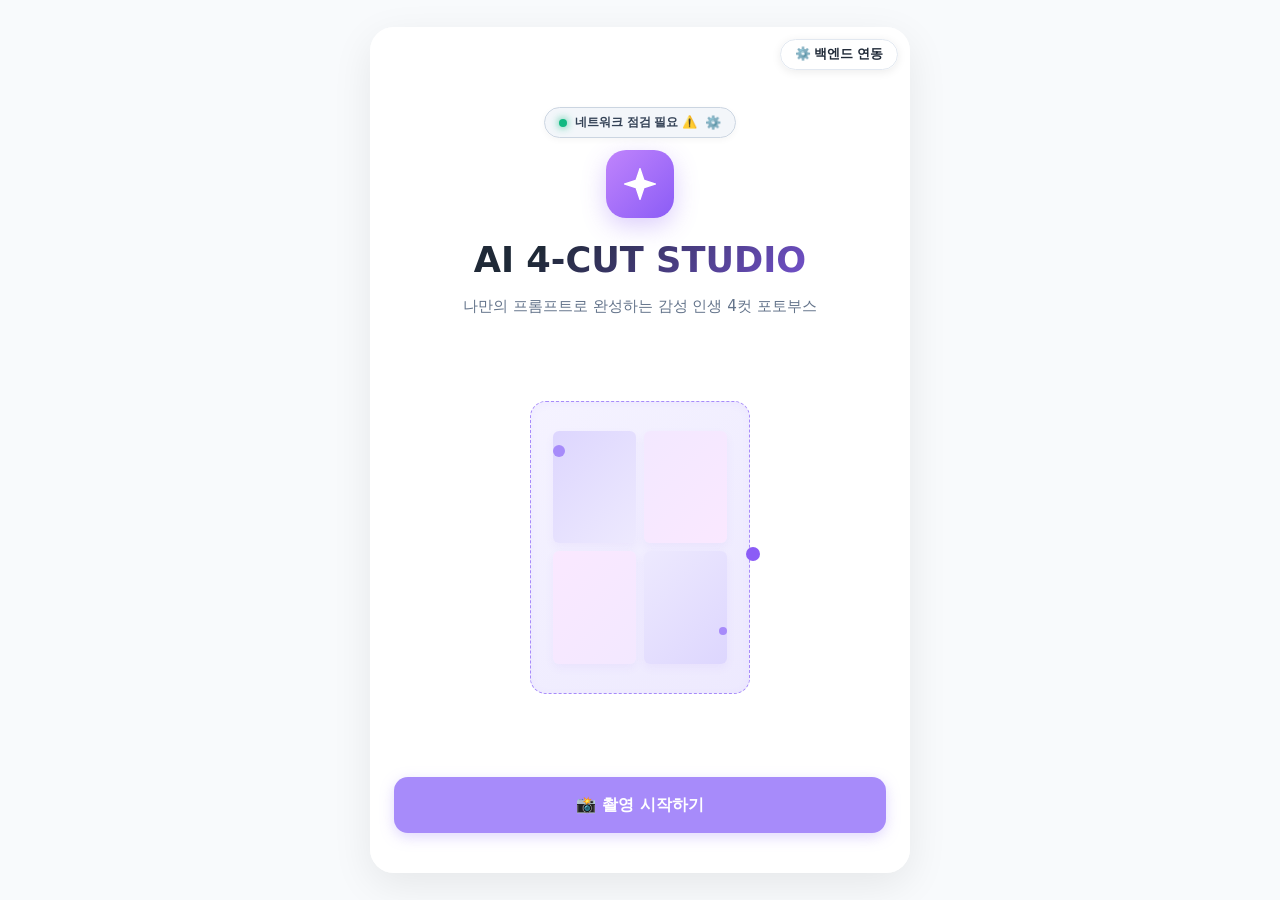
==== vercel-frontend/index.html @ 9f863066 "feat: 백엔드 연동 주소 자동 정규화 (http:// 및 :8000 포트 누락 시 자동 보정)" ====
<!DOCTYPE html>
<html lang="ko">
<head>
  <meta charset="UTF-8">
  <meta name="viewport" content="width=device-width, initial-scale=1.0, maximum-scale=1.0, user-scalable=no">
  <title>AI 4-CUT STUDIO | 인생 4컷 포토부스</title>

  <!-- Google Fonts -->
  <link rel="preconnect" href="https://fonts.googleapis.com">
  <link rel="preconnect" href="https://fonts.gstatic.com" crossorigin>
  <link href="https://fonts.googleapis.com/css2?family=Outfit:wght@600;800&family=Pretendard:wght@400;600;700;800&display=swap" rel="stylesheet">
  
  <!-- CSS 스타일 가이드 연동 -->
  <link rel="stylesheet" href="./style.css">
</head>
<body>

  <div class="app-container">

    <!-- 서버 API 설정 버튼 (Vercel 태블릿 연동) -->
    <div class="server-config-bar">
      <button id="btn-open-config" class="btn-config">⚙️ 백엔드 연동</button>
    </div>
    
    <!-- 서버 API 설정 모달 -->
    <div id="config-modal" class="config-modal">
      <div class="config-card">
        <div style="display: flex; justify-content: space-between; align-items: center; margin-bottom: 8px;">
          <h3 style="font-size: 1.15rem; font-weight: 800; color: #1E293B;">🌐 백엔드 서버 연동 설정</h3>
          <button id="btn-close-config" style="background: none; border: none; font-size: 1.2rem; cursor: pointer; color: #94A3B8;">✕</button>
        </div>
        <p style="font-size: 0.82rem; color: #64748B; line-height: 1.5; margin-bottom: 12px;">
          현장 Host PC(FastAPI) 주소를 입력하세요.<br>
          • <strong>동일 Wi-Fi:</strong> <code>http://192.168.X.X:8000</code><br>
          • <strong>외부 터널링:</strong> <code>https://xxxx.trycloudflare.com</code> 또는 <code>https://xxxx.ngrok-free.app</code>
        </p>
        
        <div id="config-conn-status" class="config-status-badge offline">
          <span style="display:inline-block;width:8px;height:8px;border-radius:50%;background:currentColor;"></span>
          <span id="config-conn-text">연결 확인 필요</span>
        </div>

        <input type="text" id="api-base-url" class="config-input" placeholder="http://192.168.0.x:8000 또는 https://xxxx.trycloudflare.com">

        <div style="display: flex; gap: 8px;">
          <button id="btn-test-config" class="btn btn-secondary" style="flex: 1; padding: 12px; font-size: 0.9rem;">⚡ 연결 테스트</button>
          <button id="btn-save-config" class="btn btn-primary" style="flex: 1.5; padding: 12px; font-size: 0.9rem;">💾 저장 및 연동</button>
        </div>
        
        <p style="font-size: 0.72rem; color: #94A3B8; margin-top: 14px; line-height: 1.4;">
          * 태블릿 브라우저에서 '안전하지 않은 콘텐츠 허용' 설정을 권장하며, Cloudflare Tunnel을 사용하시면 HTTPS 환경에서도 보안 경고 없이 100% 매끄럽게 통신됩니다.
        </p>
      </div>
    </div>
    
    <!-- 필터 미선택 경고 토스트 알림 -->
    <div id="toast-alert" class="toast-alert">
      <div class="toast-content">
        <i>⚠️</i>
        <span id="toast-message">필터를 선택해 주세요!</span>
      </div>
    </div>

    <!-- AI 변환 & 인화 실시간 간결 로딩 오버레이 (미니멀 프리미엄 UI) -->
    <div id="loading-overlay" class="loading-overlay">
      <div class="dynamic-loading-card simple-loading-card">
        <!-- 상단 헤더 & 회전 스피너 -->
        <div class="loading-header-area">
          <div class="quantum-spinner-wrap">
            <div class="quantum-spinner"></div>
            <div class="camera-center-icon">✨</div>
          </div>
          <h2 id="loading-main-title" class="loading-dynamic-title">AI 인생 4컷 변환 중...</h2>
        </div>

        <!-- 실시간 프로그레스 게이지 & 남은 시간 -->
        <div class="progress-section">
          <div class="progress-meta-row">
            <span id="loading-status-text" class="progress-status-highlight">인화 준비 및 4컷 변환 중...</span>
            <span id="progress-percent-text" class="progress-percent-text font-mono">10%</span>
          </div>
          <div class="progress-bar-track">
            <div id="progress-bar-fill" class="progress-bar-fill" style="width: 10%;"></div>
          </div>
          <div class="time-meta-row simple-time-row">
            <span id="loading-timer-remaining" class="timer-badge highlight">⏳ 예상 남은 시간: 약 45초</span>
          </div>
        </div>

        <!-- 변환 완료 이벤트성 배너 (100% 도달 시 노출) -->
        <div id="loading-complete-banner" class="loading-complete-banner" style="display: none;">
          <div class="complete-badge">🎉 AI 4컷 변환 완료!</div>
        </div>
      </div>
    </div>

    <!-- ==========================================
         [화면 1] 홈 화면
         ========================================== -->
    <section id="screen-home" class="screen active">
      <div class="hero-section">
        <div class="logo-area">
          <div class="header-top-status-bar">
            <button id="btn-open-diagnostics" class="diagnostics-status-pill" title="현장 네트워크 & IoT 연동 상태 진단">
              <span class="status-indicator-dot online"></span>
              <span id="quick-status-text">네트워크 정상 (0ms)</span>
              <span class="gear-icon">⚙️</span>
            </button>
          </div>
          <div class="logo-icon-wrap">
            <svg class="sparkle-icon" viewBox="0 0 24 24" fill="none" stroke="currentColor" stroke-width="2">
              <path d="M12 2L14.5 9.5L22 12L14.5 14.5L12 22L9.5 14.5L2 12L9.5 9.5L12 2Z" fill="currentColor"/>
            </svg>
          </div>
          <h1 class="brand-title">AI 4-CUT STUDIO</h1>
          <p class="brand-subtitle">나만의 프롬프트로 완성하는 감성 인생 4컷 포토부스</p>
        </div>

        <div class="hero-visual">
          <div class="placeholder-card">
            <div class="preview-layout">
              <div class="preview-box"></div>
              <div class="preview-box"></div>
              <div class="preview-box"></div>
              <div class="preview-box"></div>
            </div>
            <div class="sparkle-group">
              <div class="sparkle-dot"></div>
              <div class="sparkle-dot"></div>
              <div class="sparkle-dot"></div>
            </div>
          </div>
        </div>

        <div>
          <button id="btn-start" class="btn btn-primary btn-large w-full">📸 촬영 시작하기</button>
        </div>
      </div>
    </section>

    <!-- ==========================================
         [화면 2] 스타일 필터 선택
         ========================================== -->
    <section id="screen-filter" class="screen">
      <header class="fixed-header">
        <div class="header-title">AI 스타일 선택</div>
        <div class="header-desc">원하는 콘셉트 필터를 1개 선택해 주세요.</div>
      </header>

      <div class="screen-content">
        <!-- 상단 고퀄리티 모드 토글 바 -->
        <div class="quality-toggle-bar">
          <div class="quality-info">
            <span class="quality-icon">💎</span>
            <div>
              <div class="quality-title">고퀄리티 AI 생성 모드</div>
              <div class="quality-subtitle" id="quality-desc-text">초고속 gpt-image-1.5 모델 가동 중</div>
            </div>
          </div>
          <label class="switch">
            <input type="checkbox" id="toggle-high-quality">
            <span class="slider round"></span>
          </label>
        </div>

        <div class="filter-carousel-wrapper scrollable-content">
          <div class="filter-carousel">
            
            <!-- [신규 대표 테마] ⏳ 인생 사계절 (연령 변환) -->
            <div class="filter-card selected" data-style="time_travel">
              <div class="filter-badge-popular">👑 BEST 인기</div>
              <div class="filter-img-holder">
                <div class="time-travel-preview">
                  <div class="time-slice slice-child">👶<br>유년기</div>
                  <div class="time-slice slice-teen">🧑‍🎓<br>학창시절</div>
                  <div class="time-slice slice-adult">✨<br>현재모습</div>
                  <div class="time-slice slice-elder">👵<br>노년기</div>
                </div>
              </div>
              <div class="filter-name">⏳ 인생 사계절 (연령 변환)</div>
              <div class="filter-subdesc">어린이부터 노년까지 한눈에</div>
            </div>

            <div class="filter-card" data-style="original">
              <div class="filter-img-holder">
                <div style="width:100%;height:100%;background:linear-gradient(135deg, #E2E8F0, #CBD5E1);display:flex;align-items:center;justify-content:center;font-size:2rem;">📷</div>
              </div>
              <div class="filter-name">오리지널 클래식</div>
            </div>

            <div class="filter-card" data-style="soft_cartoon">
              <div class="filter-img-holder">
                <div style="width:100%;height:100%;background:linear-gradient(135deg, #FED7AA, #FDBA74);display:flex;align-items:center;justify-content:center;font-size:2rem;">🎨</div>
              </div>
              <div class="filter-name">소프트 카툰 (3D)</div>
            </div>

            <div class="filter-card" data-style="ghibli">
              <div class="filter-img-holder">
                <div style="width:100%;height:100%;background:linear-gradient(135deg, #BBF7D0, #86EFAC);display:flex;align-items:center;justify-content:center;font-size:2rem;">🌿</div>
              </div>
              <div class="filter-name">지브리 수채화</div>
            </div>

            <div class="filter-card" data-style="neon_fantasy">
              <div class="filter-img-holder">
                <div style="width:100%;height:100%;background:linear-gradient(135deg, #F472B6, #C084FC);display:flex;align-items:center;justify-content:center;font-size:2rem;">🌆</div>
              </div>
              <div class="filter-name">네온 판타지</div>
            </div>

            <div class="filter-card" data-style="bw_cinema">
              <div class="filter-img-holder">
                <div style="width:100%;height:100%;background:linear-gradient(135deg, #475569, #1E293B);display:flex;align-items:center;justify-content:center;font-size:2rem;">🎬</div>
              </div>
              <div class="filter-name">흑백 시네마</div>
            </div>

            <div class="filter-card" data-style="wizard">
              <div class="filter-img-holder">
                <div style="width:100%;height:100%;background:linear-gradient(135deg, #4F46E5, #9333EA);display:flex;align-items:center;justify-content:center;font-size:2rem;">🧙‍♂️</div>
              </div>
              <div class="filter-name">마법 학교 (호그와트)</div>
            </div>

          </div>
        </div>
      </div>

      <footer class="fixed-footer">
        <button id="btn-to-shoot" class="btn btn-primary btn-large w-full">다음 (촬영 준비) ➔</button>
      </footer>
    </section>

    <!-- ==========================================
         [화면 3] 사진 4컷 촬영 & 비하인드 녹화
         ========================================== -->
    <section id="screen-shoot" class="screen">
      <header class="fixed-header">
        <div class="header-title">사진 촬영</div>
        <div class="header-desc">카메라를 보고 매 컷마다 멋진 포즈를 취해 보세요!</div>
      </header>

      <div class="screen-content scrollable-content shoot-scrollable-content">
        <!-- 현재 적용 테마 뱃지 -->
        <div style="text-align: center; width: 100%;">
          <div id="shoot-current-theme" class="current-theme-badge">⏳ 콘셉트: 인생 사계절 (연령 변환)</div>
        </div>

        <div class="timer-container">
          <div class="shoot-timer-wrap">
            <svg class="timer-svg" viewBox="0 0 100 100">
              <circle class="timer-bg" cx="50" cy="50" r="42"></circle>
              <circle id="timer-progress" class="timer-progress" cx="50" cy="50" r="42" stroke-dasharray="264" stroke-dashoffset="0"></circle>
            </svg>
            <div id="timer-number" class="timer-number">5</div>
          </div>
          <div id="shoot-counter-badge" class="shoot-counter-badge">1 / 4 컷</div>
        </div>

        <!-- 컷별 실시간 변환 가이드 뱃지 -->
        <div id="shoot-cut-guide" class="cut-guide-badge">👶 1컷 준비: 어린이(유년기) 변환 예정</div>

        <div class="camera-viewport-container">
          <div class="camera-viewport">
            <video id="webcam-preview" autoplay playsinline muted></video>
            <div id="flash-effect" class="flash-effect"></div>
          </div>
        </div>

        <!-- 다인원 또렷한 촬영 및 Windows 배경 흐림 해제 안내 배너 -->
        <div class="camera-help-box">
          <div class="camera-help-item">
            <span class="help-icon">⚠️</span>
            <span><strong>배경이 뿌옇게 흐린가요?</strong> Windows 우측 하단 빠른설정(<code>Win + A</code>)에서 <strong>'스튜디오 효과(배경 흐림)'</strong>를 끄시면 전원 선명하게 촬영됩니다!</span>
          </div>
          <div class="camera-help-item sub">
            <span class="help-icon">👥</span>
            <span><strong>다인원 꿀팁:</strong> 프레임 안쪽으로 가깝게 모여 서주시면 모든 분이 또렷하게 변환됩니다.</span>
          </div>
        </div>

        <!-- 촬영 화면 고퀄리티 모드 토글 스위치 바 -->
        <div class="shoot-quality-toggle-box">
          <span class="shoot-quality-label">💎 고퀄리티 모드 (gpt-image-2)</span>
          <label class="switch">
            <input type="checkbox" id="toggle-shoot-high-quality">
            <span class="slider round"></span>
          </label>
        </div>

        <button id="btn-manual-trigger" class="btn btn-primary btn-large w-full btn-shoot-trigger">🚀 4컷 연사 시작</button>
      </div>
    </section>

    <!-- ==========================================
         [화면 4] 촬영본 4컷 확인 및 AI 변환 요청
         ========================================== -->
    <section id="screen-select" class="screen">
      <header class="fixed-header">
        <div class="header-title">촬영본 확인</div>
        <div class="header-desc">캡처된 4컷 사진을 확인하세요.</div>
      </header>

      <div class="screen-content scrollable-content select-content">
        <div class="photos-grid">
          <div class="photo-card selected">
            <img id="captured-img-0" src="" alt="Shot 1">
            <div class="photo-badge">1</div>
          </div>
          <div class="photo-card selected">
            <img id="captured-img-1" src="" alt="Shot 2">
            <div class="photo-badge">2</div>
          </div>
          <div class="photo-card selected">
            <img id="captured-img-2" src="" alt="Shot 3">
            <div class="photo-badge">3</div>
          </div>
          <div class="photo-card selected">
            <img id="captured-img-3" src="" alt="Shot 4">
            <div class="photo-badge">4</div>
          </div>
        </div>
      </div>

      <footer class="fixed-footer">
        <div class="split-buttons">
          <button id="btn-retake" class="btn btn-secondary">🔄 재촬영</button>
          <button id="btn-transform" class="btn btn-primary">✨ AI 변환 생성</button>
        </div>
      </footer>
    </section>

    <!-- ==========================================
         [화면 5/6] 생성 결과 비교 (AI vs 원본)
         ========================================== -->
    <!-- ==========================================
         [화면 5/6] 변환 완료 상세 뷰 (AI vs 원본 대형 개별 탭 뷰)
         ========================================== -->
    <section id="screen-result" class="screen">
      <header class="fixed-header">
        <div class="header-title">변환 완료</div>
        <div class="header-desc">AI 스타일 및 원본 4컷을 큰 화면으로 확인하고 선택하세요.</div>
      </header>

      <div class="screen-content scrollable-content result-large-content">
        <!-- 상단 탭 스위처 (개별 페이지 전환) -->
        <div class="result-tab-bar">
          <button id="tab-ai-frame" class="result-tab-btn active">
            <span>✨ AI 스타일 4컷</span>
          </button>
          <button id="tab-orig-frame" class="result-tab-btn">
            <span>📷 원본 촬영 4컷</span>
          </button>
        </div>

        <!-- 대형 프레임 뷰어 컨테이너 -->
        <div class="large-frame-viewport">
          <!-- 1. AI 스타일 대형 프레임 -->
          <div id="view-ai-frame" class="large-frame-card active">
            <div class="frame-tag-badge">✨ AI 스타일 프레임 (선택됨)</div>
            <div class="four-cut-frame-large">
              <img id="ai-frame-preview" src="" alt="AI 4컷 대형 프레임">
            </div>
            <div class="frame-choice-status">✓ 최종 다운로드 및 인화 대상</div>
          </div>

          <!-- 2. 원본 사진 대형 프레임 -->
          <div id="view-orig-frame" class="large-frame-card">
            <div class="frame-tag-badge" style="color: #64748B; background: #F1F5F9; border-color: #CBD5E1;">📷 원본 사진 프레임 (선택됨)</div>
            <div class="four-cut-frame-large">
              <img id="orig-frame-preview" src="" alt="Original 4컷 대형 프레임">
            </div>
            <div class="frame-choice-status" style="color: #64748B; background: #F8FAFC; border-color: #E2E8F0;">✓ 원본 사진으로 저장하기</div>
          </div>
        </div>
      </div>

      <footer class="fixed-footer">
        <button id="btn-to-finish" class="btn btn-primary btn-large w-full">선택 완료 (QR & 인화) ➔</button>
      </footer>
    </section>

    <!-- ==========================================
         [화면 7] 다운로드 QR & 인화 시뮬레이션
         ========================================== -->
    <section id="screen-finish" class="screen">
      <header class="fixed-header">
        <div class="header-title">스마트폰 저장 & 출력</div>
        <div class="header-desc">QR 코드를 스캔하여 완성본과 비하인드 영상을 받으세요!</div>
      </header>

      <div class="screen-content center-content finish-scrollable">
        <div class="finish-panel">
          <!-- 미디어 프리뷰 2열 그리드 (4컷 사진 + 2배속 영상) -->
          <div class="finish-media-preview-grid">
            <div id="btn-thumb-preview-card" class="preview-mini-card clickable-thumb" title="클릭하면 4컷을 큰 화면으로 다시 봅니다">
              <div class="mini-card-badge">📸 4컷 완성본 <span class="badge-zoom-hint">(크게 보기 🔍)</span></div>
              <div class="mini-thumb-box">
                <img id="kiosk-finish-thumb" src="" alt="4컷 완성본">
              </div>
            </div>
            <div class="preview-mini-card">
              <div class="mini-card-badge">⚡ 2배속 비하인드 캠</div>
              <div class="mini-video-box">
                <video id="kiosk-behind-video" controls loop autoplay muted playsinline preload="auto">
                  <source id="kiosk-video-source" src="" type="video/mp4">
                </video>
              </div>
            </div>
          </div>

          <div class="qr-container-box">
            <div class="qrcode-wrapper">
              <img id="qr-code-img" width="160" height="160" src="" alt="QR Code">
            </div>
            <p class="qr-info-text">
              스마트폰 카메라로 <strong>QR 코드를 스캔</strong>하면<br>
              <strong>4컷 완성본 사진</strong>과 <strong>2배속 비하인드 영상</strong>을<br>
              로그인 없이 1초 만에 스마트폰에 즉시 다운로드할 수 있습니다.<br>
              <span style="font-size:0.75rem;color:#94A3B8;">(개인정보 보호법 준수 24시간 후 자동 영구 파기)</span>
            </p>
          </div>
        </div>
      </div>

      <footer class="fixed-footer finish-fixed-footer">
        <div class="finish-action-grid">
          <!-- 1행: 4컷 다시보기 & 엽서 인화 출력 (50:50 분할) -->
          <div class="finish-dual-btn-row">
            <button id="btn-back-to-result" class="btn btn-action-dual btn-back-dual">
              ◀ 4컷 다시보기
            </button>
            <button id="btn-print-modal" class="btn btn-action-dual btn-print-dual">
              🖨️ 엽서 인화 출력
            </button>
          </div>
          <!-- 2행: 처음으로 (새로운 촬영) 전폭 버튼 -->
          <button id="btn-reset-home" class="btn btn-home-full">
            🏠 처음으로 (새로운 촬영)
          </button>
        </div>
      </footer>
    </section>

    <!-- Canon SELPHY CP1500 무선 인화 모달 -->
    <div id="modal-print" class="modal-overlay">
      <div class="modal-card print-kiosk-modal">
        <button id="modal-close" class="modal-close-btn" disabled>✕</button>
        
        <div class="modal-header">
          <div class="print-animation">
            <div class="printer-pulse">🖨️</div>
          </div>
          <h3 class="print-modal-title">Canon SELPHY CP1500 무선 인화 중</h3>
          <p class="print-modal-sub">4x6 엽서 (1200x1800 300DPI) 듀얼 스트립 출력</p>
        </div>

        <div class="modal-body">
          <!-- 45초 카운트다운 프로그레스 바 -->
          <div class="print-timer-card">
            <div class="print-timer-meta">
              <span id="print-pass-status" class="print-pass-badge">🟡 1차 왕복: Yellow(노랑) 현색 중</span>
              <span id="print-countdown-text" class="print-countdown-text">45초</span>
            </div>
            <div class="print-progress-track">
              <div id="print-progress-bar" class="print-progress-bar" style="width: 0%;"></div>
            </div>
          </div>

          <!-- 4-Pass 실시간 왕복 상태 인디케이터 -->
          <div class="four-pass-stepper">
            <div class="pass-chip active" id="pass-chip-1">
              <div class="pass-chip-circle" style="background:#FACC15;"></div>
              <span>1. 노랑</span>
            </div>
            <div class="pass-chip" id="pass-chip-2">
              <div class="pass-chip-circle" style="background:#F43F5E;"></div>
              <span>2. 빨강</span>
            </div>
            <div class="pass-chip" id="pass-chip-3">
              <div class="pass-chip-circle" style="background:#0EA5E9;"></div>
              <span>3. 파랑</span>
            </div>
            <div class="pass-chip" id="pass-chip-4">
              <div class="pass-chip-circle" style="background:#A855F7;"></div>
              <span>4. 코팅</span>
            </div>
          </div>

          <!-- 하드웨어 고장 방지 필수 안전 경고 배너 -->
          <div class="hardware-safety-alert">
            <div class="safety-icon-pulse">⚠️</div>
            <div class="safety-text-group">
              <strong>사진이 앞뒤로 4번 왕복합니다!</strong>
              <p>인화가 완전히 끝나 트레이에 멈출 때까지 <u>절대 손으로 잡아당기거나 만지지 마세요.</u> (기기 기어 파손 방지)</p>
            </div>
          </div>

          <!-- 카세트 18매 용지 잔여량 정보 -->
          <div class="cartridge-status-row">
            <span class="cartridge-label">📄 용지 카세트 상태:</span>
            <span id="cartridge-sheet-badge" class="cartridge-badge">잔여 18 / 18매 (정상)</span>
          </div>
        </div>

        <div class="modal-footer">
          <button id="btn-print-confirm" class="btn btn-primary w-full" disabled>
            ⏳ 인화가 진행 중입니다... (약 45초)
          </button>
        </div>
      </div>
    </div>

    <!-- 현장 네트워크 & IoT 연동 진단 모달 (모니터링 대시보드) -->
    <div id="modal-diagnostics" class="modal-overlay">
      <div class="modal-card diagnostics-modal">
        <button id="diagnostics-close" class="modal-close-btn">✕</button>

        <div class="modal-header">
          <div class="diagnostics-icon-wrap">🛠️</div>
          <h3 class="diagnostics-title">현장 네트워크 & IoT 연동 진단기</h3>
          <p class="diagnostics-sub">태블릿 ⇄ Host PC ⇄ Canon CP1500 통신 상태 모니터링</p>
        </div>

        <div class="modal-body diagnostics-body">
          <!-- 1. 태블릿 ⇄ Host PC 통신 카드 -->
          <div class="diag-card">
            <div class="diag-card-header">
              <div class="diag-card-title">
                <span class="diag-bullet">📱</span>
                <strong>태블릿 ⇄ Host PC 통신</strong>
              </div>
              <span id="diag-ping-badge" class="diag-badge badge-green">측정 중...</span>
            </div>
            <div class="diag-card-content">
              <div class="diag-row">
                <span class="diag-label">Host PC 서버 IP:</span>
                <span id="diag-host-ip" class="diag-val font-mono">-</span>
              </div>
              <div class="diag-row">
                <span class="diag-label">태블릿 클라이언트 IP:</span>
                <span id="diag-client-ip" class="diag-val font-mono">-</span>
              </div>
              <div class="diag-row">
                <span class="diag-label">동일 서브넷 (동일 Wi-Fi):</span>
                <span id="diag-subnet-status" class="diag-val font-bold text-green">확인 중...</span>
              </div>
              <div class="diag-row">
                <span class="diag-label">API 왕복 응답 지연 (Latency):</span>
                <span id="diag-latency-val" class="diag-val font-mono font-bold">-</span>
              </div>
            </div>
          </div>

          <!-- 2. Canon SELPHY CP1500 인화기 카드 -->
          <div class="diag-card">
            <div class="diag-card-header">
              <div class="diag-card-title">
                <span class="diag-bullet">🖨️</span>
                <strong>Canon SELPHY CP1500 인화기</strong>
              </div>
              <span id="diag-printer-badge" class="diag-badge badge-green">감지 중...</span>
            </div>
            <div class="diag-card-content">
              <div class="diag-row">
                <span class="diag-label">드라이버 감지:</span>
                <span id="diag-printer-name" class="diag-val font-bold">-</span>
              </div>
              <div class="diag-row">
                <span class="diag-label">용지 카세트 잔여량:</span>
                <span id="diag-cartridge-sheets" class="diag-val font-bold text-green">-</span>
              </div>
              <div class="diag-row">
                <span class="diag-label">출력 용지 규격:</span>
                <span class="diag-val">4x6 엽서 (1200x1800 300DPI 2분할)</span>
              </div>
              <div class="diag-row">
                <span class="diag-label">누적 인쇄 성공:</span>
                <span id="diag-print-total" class="diag-val font-mono">0회</span>
              </div>
            </div>
          </div>

          <!-- 3. 클라우드 및 인터넷 통신 카드 -->
          <div class="diag-card">
            <div class="diag-card-header">
              <div class="diag-card-title">
                <span class="diag-bullet">☁️</span>
                <strong>클라우드 & AI API 연동</strong>
              </div>
              <span id="diag-cloud-badge" class="diag-badge badge-green">정상</span>
            </div>
            <div class="diag-card-content">
              <div class="diag-row">
                <span class="diag-label">Google Drive 백업:</span>
                <span id="diag-gdrive-status" class="diag-val text-green font-bold">연결됨</span>
              </div>
              <div class="diag-row">
                <span class="diag-label">OpenAI 연령 변환 모델:</span>
                <span id="diag-openai-status" class="diag-val text-green font-bold">정상 구성</span>
              </div>
            </div>
          </div>

          <!-- 현장 1장 시험 인쇄 액션 영역 -->
          <div class="diag-test-print-box">
            <div class="test-print-desc">
              <strong>🧪 현장 테스트 인쇄 (1장)</strong>
              <p>행사 시작 전 CP1500의 4색 컬러 밴드 발색과 300 DPI 엽서 정렬 상태를 즉시 시험 출력합니다.</p>
            </div>
            <button id="btn-diag-test-print" class="btn btn-primary btn-sm">
              🖨️ 테스트 엽서 1장 출력
            </button>
          </div>
        </div>

        <div class="modal-footer diagnostics-footer">
          <button id="btn-refresh-diagnostics" class="btn btn-outline-purple w-full">
            🔄 실시간 통신 상태 다시 확인 (Ping)
          </button>
        </div>
      </div>
    </div>

  </div>

  <!-- JavaScript 연동 -->
  <script>
    // ==========================================================================
    // [Vercel & 태블릿 특화] 백엔드 API 서버 연동 관리 모듈
    // ==========================================================================
    const DEFAULT_LOCAL_API = 'http://localhost:8000';
    
    // IP만 입력하거나 포트가 누락된 경우(예: 172.30.1.65) http:// 및 :8000 자동 보정
    function normalizeBackendUrl(rawUrl) {
      let trimmed = (rawUrl || '').trim().replace(/\/+$/, '');
      if (!trimmed) return '';
      
      // 프로토콜(http:// 또는 https://)이 누락된 경우 http:// 자동 부여
      if (!/^https?:\/\//i.test(trimmed)) {
        trimmed = 'http://' + trimmed;
      }
      
      try {
        const parsed = new URL(trimmed);
        // 포트 번호가 없고 로컬 IP 또는 localhost인 경우 FastAPI 기본 8000번 포트 자동 보정
        if (!parsed.port && (parsed.hostname === 'localhost' || /^(\d{1,3}\.){3}\d{1,3}$/.test(parsed.hostname))) {
          parsed.port = '8000';
          trimmed = parsed.origin;
        }
      } catch (e) {}
      
      return trimmed.replace(/\/+$/, '');
    }

    function getApiBaseUrl() {
      // 로컬 포트(8000번 등 백엔드에서 직접 서빙된 경우)는 상대경로 우선
      if (window.location.port === '8000') {
        return '';
      }
      const saved = localStorage.getItem('fourcuts_backend_url');
      if (saved && saved.trim()) {
        return normalizeBackendUrl(saved);
      }
      return DEFAULT_LOCAL_API;
    }

    function setApiBaseUrl(url) {
      const normalized = normalizeBackendUrl(url);
      if (normalized) {
        localStorage.setItem('fourcuts_backend_url', normalized);
      } else {
        localStorage.removeItem('fourcuts_backend_url');
      }
      return normalized;
    }

    // 백엔드 설정 모달 DOM 바인딩
    const configModal = document.getElementById('config-modal');
    const btnOpenConfig = document.getElementById('btn-open-config');
    const btnCloseConfig = document.getElementById('btn-close-config');
    const inputApiUrl = document.getElementById('api-base-url');
    const btnTestConfig = document.getElementById('btn-test-config');
    const btnSaveConfig = document.getElementById('btn-save-config');
    const connStatus = document.getElementById('config-conn-status');
    const connText = document.getElementById('config-conn-text');

    function updateConfigModalStatus(online, message) {
      if (connStatus) {
        connStatus.className = 'config-status-badge ' + (online ? 'online' : 'offline');
      }
      if (connText) {
        connText.innerText = message || (online ? '백엔드 정상 연결됨' : '연결 안 됨');
      }
    }

    async function testBackendConnection(urlToTest) {
      const target = normalizeBackendUrl(urlToTest);
      if (!target) {
        updateConfigModalStatus(false, '서버 주소를 입력하세요');
        return false;
      }
      // 입력창을 정규화된 완전한 주소(예: http://172.30.1.65:8000)로 자동 갱신
      if (inputApiUrl) {
        inputApiUrl.value = target;
      }
      if (connText) connText.innerText = '연결 확인 중...';
      try {
        const testRes = await fetch(`${target}/api/diagnostics/health`, { method: 'GET', mode: 'cors' });
        if (testRes.ok) {
          updateConfigModalStatus(true, '✅ 백엔드 정상 연결됨 (FastAPI 8000)');
          return true;
        } else {
          updateConfigModalStatus(false, `서버 응답 오류 (HTTP ${testRes.status})`);
          return false;
        }
      } catch (err) {
        console.warn('Backend connection failed:', err);
        updateConfigModalStatus(false, '연결 실패 (IP 및 포트:8000 확인 필요)');
        return false;
      }
    }

    if (btnOpenConfig) {
      btnOpenConfig.addEventListener('click', () => {
        configModal.classList.add('active');
        inputApiUrl.value = getApiBaseUrl();
        testBackendConnection(inputApiUrl.value);
      });
    }

    if (btnCloseConfig) {
      btnCloseConfig.addEventListener('click', () => {
        configModal.classList.remove('active');
      });
    }

    if (btnTestConfig) {
      btnTestConfig.addEventListener('click', () => {
        testBackendConnection(inputApiUrl.value);
      });
    }

    if (btnSaveConfig) {
      btnSaveConfig.addEventListener('click', async () => {
        const formatted = normalizeBackendUrl(inputApiUrl.value);
        inputApiUrl.value = formatted;
        const ok = await testBackendConnection(formatted);
        setApiBaseUrl(formatted);
        showToast(ok ? '✅ 백엔드 서버가 성공적으로 연동되었습니다!' : '⚠️ 주소가 저장되었습니다. 백엔드(app.py) 실행 여부를 확인해 주세요.');
        setTimeout(() => configModal.classList.remove('active'), 800);
        checkSystemHealth(false);
      });
    }

    // 전역 상태 변수
    let currentScreen = 'screen-home';
    let selectedStyle = 'time_travel'; // 기본값: 연령 변환 테마
    let mediaStream = null;
    let mediaRecorder = null;
    let recordedChunks = [];
    let capturedBlobs = [];
    let transformResult = null;
    let isHighQuality = false;

    // 스타일 표시명 매핑
    const styleNames = {
      'time_travel': '⏳ 인생 사계절 (연령 변환)',
      'original': '📷 오리지널 클래식',
      'soft_cartoon': '🎨 소프트 카툰 (3D)',
      'ghibli': '🌿 지브리 수채화',
      'neon_fantasy': '🌆 네온 판타지',
      'bw_cinema': '🎬 흑백 시네마',
      'wizard': '🧙‍♂️ 마법 학교 (호그와트)'
    };

    // DOM 요소
    const screens = {
      home: document.getElementById('screen-home'),
      filter: document.getElementById('screen-filter'),
      shoot: document.getElementById('screen-shoot'),
      select: document.getElementById('screen-select'),
      result: document.getElementById('screen-result'),
      finish: document.getElementById('screen-finish')
    };

    // 화면 전환 함수
    function navigateTo(screenId) {
      Object.values(screens).forEach(s => s.classList.remove('active'));
      const target = document.getElementById(screenId);
      if (target) {
        target.classList.add('active');
        currentScreen = screenId;
      }
    }

    // 토스트 알림 표시
    function showToast(msg) {
      const toast = document.getElementById('toast-alert');
      document.getElementById('toast-message').innerText = msg;
      toast.classList.add('show');
      setTimeout(() => toast.classList.remove('show'), 3000);
    }

    // 고퀄리티 모드 토글 양방향 동기화 함수
    function updateQualityState(checked) {
      isHighQuality = checked;
      const t1 = document.getElementById('toggle-high-quality');
      const t2 = document.getElementById('toggle-shoot-high-quality');
      const bar = document.querySelector('.quality-toggle-bar');
      const desc = document.getElementById('quality-desc-text');
      if (t1) t1.checked = checked;
      if (t2) t2.checked = checked;
      if (bar) {
        if (checked) {
          bar.classList.add('active');
          if (desc) desc.innerText = "초고화질 gpt-image-2 모델 가동 중 (극사실적 텍스처)";
        } else {
          bar.classList.remove('active');
          if (desc) desc.innerText = "초고속 gpt-image-1.5 모델 가동 중 (빠른 반응 속도)";
        }
      }
    }

    // 토글 이벤트 리스너 바인딩
    const tHighQuality = document.getElementById('toggle-high-quality');
    if (tHighQuality) {
      tHighQuality.addEventListener('change', (e) => updateQualityState(e.target.checked));
    }
    const tShootHighQuality = document.getElementById('toggle-shoot-high-quality');
    if (tShootHighQuality) {
      tShootHighQuality.addEventListener('change', (e) => updateQualityState(e.target.checked));
    }

    // 필터 카루셀 선택 처리
    document.querySelectorAll('.filter-card').forEach(card => {
      card.addEventListener('click', () => {
        document.querySelectorAll('.filter-card').forEach(c => c.classList.remove('selected'));
        card.classList.add('selected');
        selectedStyle = card.getAttribute('data-style');
        const themeElem = document.getElementById('shoot-current-theme');
        if (themeElem) {
          themeElem.innerText = `콘셉트: ${styleNames[selectedStyle] || selectedStyle}`;
        }
      });
    });

    // 1. 홈 -> 필터 선택
    document.getElementById('btn-start').addEventListener('click', () => {
      navigateTo('screen-filter');
    });

    // 2. 필터 -> 촬영 준비 (웹캠 활성화)
    document.getElementById('btn-to-shoot').addEventListener('click', async () => {
      if (!selectedStyle) {
        showToast('AI 스타일을 먼저 선택해 주세요!');
        return;
      }
      const themeElem = document.getElementById('shoot-current-theme');
      if (themeElem) {
        themeElem.innerText = `콘셉트: ${styleNames[selectedStyle] || selectedStyle}`;
      }
      const triggerBtn = document.getElementById('btn-manual-trigger');
      if (triggerBtn) triggerBtn.style.display = 'block';
      
      const guideElem = document.getElementById('shoot-cut-guide');
      if (guideElem) {
        guideElem.innerText = selectedStyle === 'time_travel' ? '👶 1컷 준비: 어린이(유년기) AI 변환 예정' : '📸 1컷 촬영 준비 중...';
      }

      navigateTo('screen-shoot');
      await initWebcam();
    });

    // 웹캠 및 MediaRecorder 초기화 (다인원 전체 선명도 보장 & OS/하드웨어 단 인위적 블러 차단)
    async function initWebcam() {
      try {
        const constraints = {
          video: {
            width: { ideal: 1280 },
            height: { ideal: 960 },
            // OS(Windows Studio Effects)/하드웨어의 단일인물 배경 블러 억제 및 연속 초점 제약
            advanced: [
              { backgroundBlur: false },
              { focusMode: "continuous" },
              { exposureMode: "continuous" }
            ]
          },
          audio: false
        };

        try {
          mediaStream = await navigator.mediaDevices.getUserMedia(constraints);
        } catch (constraintErr) {
          // advanced 제약 미지원 브라우저/환경 호환 fallback
          console.warn('Advanced constraints not supported, fallback to standard mode:', constraintErr);
          mediaStream = await navigator.mediaDevices.getUserMedia({ video: { width: 1280, height: 960 }, audio: false });
        }

        const videoElem = document.getElementById('webcam-preview');
        videoElem.srcObject = mediaStream;

        // MediaRecorder 준비
        recordedChunks = [];
        try {
          mediaRecorder = new MediaRecorder(mediaStream, { mimeType: 'video/webm' });
        } catch (e) {
          mediaRecorder = new MediaRecorder(mediaStream);
        }
        mediaRecorder.ondataavailable = (event) => {
          if (event.data && event.data.size > 0) {
            recordedChunks.push(event.data);
          }
        };
      } catch (err) {
        console.error('웹캠 연결 실패:', err);
        showToast('웹캠을 연결할 수 없습니다.');
      }
    }

    // 3. 4컷 연속 촬영 타이머 루틴
    document.getElementById('btn-manual-trigger').addEventListener('click', () => {
      document.getElementById('btn-manual-trigger').style.display = 'none';
      startShootingSequence();
    });

    let sessionId = "";

    async function startShootingSequence() {
      capturedBlobs = [];
      sessionId = Math.random().toString(36).substring(2, 10);
      
      if (mediaRecorder && mediaRecorder.state === 'inactive') {
        mediaRecorder.start();
      }

      const cutGuides = {
        1: selectedStyle === 'time_travel' ? '👶 1컷 준비: 어린이(유년기) AI 변환 예정' : '📸 1컷 준비 중...',
        2: selectedStyle === 'time_travel' ? '🧑‍🎓 2컷 준비: 청소년·교복 AI 변환 예정' : '📸 2컷 준비 중...',
        3: selectedStyle === 'time_travel' ? '✨ 3컷 준비: 현재 모습 100% 원본 유지' : '📸 3컷 준비 중...',
        4: selectedStyle === 'time_travel' ? '👵 4컷 준비: 온화한 노년 AI 변환 예정' : '📸 4컷 준비 중...'
      };

      const cutGuidesShooting = {
        1: selectedStyle === 'time_travel' ? '👶 1컷 촬영 완료! 어린이 AI 변환 시작 ➔' : '📸 1컷 촬영 완료!',
        2: selectedStyle === 'time_travel' ? '🧑‍🎓 2컷 촬영 완료! 청소년 AI 변환 시작 ➔' : '📸 2컷 촬영 완료!',
        3: selectedStyle === 'time_travel' ? '✨ 3컷 촬영 완료! 현재 모습 보존 ➔' : '📸 3컷 촬영 완료!',
        4: selectedStyle === 'time_travel' ? '👵 4컷 촬영 완료! 노년 AI 변환 시작 ➔' : '📸 4컷 촬영 완료!'
      };

      for (let cut = 1; cut <= 4; cut++) {
        document.getElementById('shoot-counter-badge').innerText = `${cut} / 4 컷`;
        const guideElem = document.getElementById('shoot-cut-guide');
        if (guideElem) guideElem.innerText = cutGuides[cut];

        await runCountdown(5);
        let blob = await captureCanvasShot();
        
        if (guideElem) guideElem.innerText = cutGuidesShooting[cut];

        // 즉시 비동기 업로드 (AI 백그라운드 변환 시작)
        let formData = new FormData();
        formData.append('photo', blob, `photo_${cut-1}.jpg`);
        formData.append('session_id', sessionId);
        formData.append('cut_index', cut-1);
        formData.append('style', selectedStyle);
        formData.append('is_high_quality', isHighQuality ? "true" : "false");
        
        fetch(`${getApiBaseUrl()}/api/transform_single`, {
          method: 'POST',
          body: formData
        }).catch(err => console.error('비동기 전송 에러:', err));
        
        // 셔터 플래시 효과
        const flash = document.getElementById('flash-effect');
        flash.classList.add('flash');
        setTimeout(() => flash.classList.remove('flash'), 300);
      }

      // 녹화 종료
      if (mediaRecorder && mediaRecorder.state === 'recording') {
        mediaRecorder.stop();
      }

      // 웹캠 정지
      if (mediaStream) {
        mediaStream.getTracks().forEach(track => track.stop());
      }

      // 촬영본 확인 화면으로 이동
      renderCapturedPreview();
      navigateTo('screen-select');
    }

    function runCountdown(seconds) {
      return new Promise(resolve => {
        let count = seconds;
        const timerNum = document.getElementById('timer-number');
        const progressCircle = document.getElementById('timer-progress');
        const totalLength = 264;

        timerNum.innerText = count;
        progressCircle.style.strokeDashoffset = 0;

        const interval = setInterval(() => {
          count--;
          if (count > 0) {
            timerNum.innerText = count;
            const offset = totalLength * (1 - count / seconds);
            progressCircle.style.strokeDashoffset = offset;
          } else {
            clearInterval(interval);
            timerNum.innerText = '📸';
            resolve();
          }
        }, 1000);
      });
    }

    function captureCanvasShot() {
      return new Promise((resolve) => {
        const video = document.getElementById('webcam-preview');
        const canvas = document.createElement('canvas');
        canvas.width = 640;
        canvas.height = 800; // 4:5 비율
        const ctx = canvas.getContext('2d');
        
        // 거울 반전 캡처
        ctx.translate(canvas.width, 0);
        ctx.scale(-1, 1);
        ctx.drawImage(video, 0, 0, canvas.width, canvas.height);

        canvas.toBlob((blob) => {
          capturedBlobs.push(blob);
          resolve(blob);
        }, 'image/jpeg', 0.92);
      });
    }

    function renderCapturedPreview() {
      capturedBlobs.forEach((blob, idx) => {
        const url = URL.createObjectURL(blob);
        document.getElementById(`captured-img-${idx}`).src = url;
      });
    }

    // 재촬영 버튼
    document.getElementById('btn-retake').addEventListener('click', async () => {
      document.getElementById('btn-manual-trigger').style.display = 'inline-flex';
      navigateTo('screen-shoot');
      await initWebcam();
    });

    // 실시간 AI 변환 & 인화 상태 폴링 관리
    let statusPollInterval = null;
    let pollStartTime = 0;
    const tipsList = [
      "DSLR 85mm 렌즈의 섬세한 피부 질감과 본인 고유의 얼굴 골격을 살려 생애 사계절을 완성하고 있습니다.",
      "과도한 플라스틱 스무딩을 배제하고 자연스러운 모공과 미세 주름을 디테일하게 묘사하고 있습니다.",
      "곧 2배속 비하인드 동영상과 고해상도 4컷 포토 프레임이 완성됩니다. 잠시만 기다려주세요!",
      "촬영 중 담긴 따뜻한 미소와 손동작이 연령대별로 생생하게 연결되고 있습니다."
    ];
    let tipIndex = 0;

    function formatTime(seconds) {
      const m = Math.floor(seconds / 60);
      const s = seconds % 60;
      return `${String(m).padStart(2, '0')}:${String(s).padStart(2, '0')}`;
    }

    function startStatusPolling(sId) {
      pollStartTime = Date.now();
      
      // 초기 상태 리셋
      const mainTitle = document.getElementById('loading-main-title');
      const statusText = document.getElementById('loading-status-text');
      const timerRemaining = document.getElementById('loading-timer-remaining');
      const completeBanner = document.getElementById('loading-complete-banner');
      const progFill = document.getElementById('progress-bar-fill');
      const progText = document.getElementById('progress-percent-text');

      if (mainTitle) mainTitle.innerText = 'AI 인생 4컷 변환 중...';
      if (statusText) statusText.innerText = '다인원 안면 및 포즈 분석을 준비하고 있습니다...';
      if (timerRemaining) timerRemaining.innerText = isHighQuality ? '⏳ 예상 소요 시간: 약 75~85초' : '⏳ 예상 소요 시간: 약 60~70초';
      if (completeBanner) completeBanner.style.display = 'none';
      if (progFill) progFill.style.width = '10%';
      if (progText) progText.innerText = '10%';

      if (statusPollInterval) clearInterval(statusPollInterval);

      let currentDisplayProgress = 10;
      // 다인원 및 고화질 모드 고려 기준 기본 기대 시간 (초)
      const expectedTotalSec = isHighQuality ? 85 : 70;

      statusPollInterval = setInterval(async () => {
        const elapsedSec = Math.floor((Date.now() - pollStartTime) / 1000);
        
        let serverProg = 10;
        let stepName = "";
        let serverMsg = "";

        try {
          const res = await fetch(`${getApiBaseUrl()}/api/transform_status/${sId}`);
          if (res.ok) {
            const st = await res.json();
            serverProg = st.progress || 10;
            stepName = st.step_name || "";
            serverMsg = st.message || "";
          }
        } catch (e) {
          console.log('Status polling error:', e);
        }

        // 지능형 프로그레스 계산:
        // 서버의 실제 진행률과 시간 경과 기반 진행률을 부드럽게 결합
        const timeRatio = Math.min(0.96, elapsedSec / expectedTotalSec);
        const timeBasedProg = Math.floor(10 + timeRatio * 85); // 최대 95%
        
        // 서버 진행률과 시간 기반 진행률 중 더 높은 값으로 전진 (절대 뒤로 가지 않음)
        const targetProgress = Math.max(serverProg, timeBasedProg);
        if (targetProgress > currentDisplayProgress) {
          currentDisplayProgress = Math.min(98, currentDisplayProgress + Math.max(1, Math.floor((targetProgress - currentDisplayProgress) * 0.4)));
        } else if (elapsedSec > expectedTotalSec && currentDisplayProgress < 98) {
          // 기대 시간 초과 시 96% -> 97% -> 98%로 미세 전진 (멈춤 느낌 방지)
          if (Math.random() > 0.4) currentDisplayProgress = Math.min(98, currentDisplayProgress + 1);
        }

        if (progFill) progFill.style.width = `${currentDisplayProgress}%`;
        if (progText) progText.innerText = `${currentDisplayProgress}%`;

        // 지능형 남은 시간 (Smart ETA) 표기: 5초에서 고정되지 않고 세밀하게 피드백
        if (timerRemaining) {
          if (currentDisplayProgress >= 95 || elapsedSec >= expectedTotalSec) {
            timerRemaining.innerText = `✨ 다인원 고화질 렌더링 마무리 중... (잠시만 기다려주세요)`;
          } else {
            const estRemain = Math.max(6, expectedTotalSec - elapsedSec);
            timerRemaining.innerText = `⏳ 예상 남은 시간: 약 ${estRemain}초`;
          }
        }

        // 상태 메시지 갱신 (중복 퍼센트 표기 제거하고 명료한 단계 안내)
        if (statusText) {
          if (stepName && serverMsg) {
            statusText.innerText = `${stepName} — ${serverMsg}`;
          } else if (stepName) {
            statusText.innerText = stepName;
          } else if (serverMsg) {
            statusText.innerText = serverMsg;
          } else {
            statusText.innerText = 'AI 생애 주기 변환을 진행 중입니다...';
          }
        }
      }, 1000);
    }

    function stopStatusPolling() {
      if (statusPollInterval) {
        clearInterval(statusPollInterval);
        statusPollInterval = null;
      }
    }

    // 4. AI 변환 생성 API 호출
    document.getElementById('btn-transform').addEventListener('click', async () => {
      if (capturedBlobs.length < 4) {
        showToast('4컷 사진 촬영이 완료되지 않았습니다.');
        return;
      }

      const overlay = document.getElementById('loading-overlay');
      overlay.classList.add('active');

      // 실시간 동적 프로그레스 폴링 시작
      startStatusPolling(sessionId);

      const formData = new FormData();
      formData.append('session_id', sessionId);
      formData.append('style', selectedStyle);

      if (recordedChunks.length > 0) {
        const videoBlob = new Blob(recordedChunks, { type: 'video/webm' });
        formData.append('video', videoBlob, 'behind_video.webm');
      }

      try {
        const res = await fetch(`${getApiBaseUrl()}/api/transform`, {
          method: 'POST',
          body: formData
        });
        const data = await res.json();
        
        if (data.status === 'success') {
          transformResult = data;
          const apiBase = getApiBaseUrl();
          const resolveUrl = (url) => url ? (url.startsWith('http') || url.startsWith('data:') ? url : `${apiBase}${url}`) : '';
          
          document.getElementById('ai-frame-preview').src = data.ai_frame_base64 || resolveUrl(data.ai_frame_url);
          document.getElementById('orig-frame-preview').src = data.orig_frame_base64 || resolveUrl(data.orig_frame_url);
          document.getElementById('qr-code-img').src = data.qr_code_base64;

          stopStatusPolling();

          // ✨ 100% 완료 및 이벤트성 완료 애니메이션 노출
          const progFill = document.getElementById('progress-bar-fill');
          const progText = document.getElementById('progress-percent-text');
          const mainTitle = document.getElementById('loading-main-title');
          const statusText = document.getElementById('loading-status-text');
          const timerRemaining = document.getElementById('loading-timer-remaining');
          const completeBanner = document.getElementById('loading-complete-banner');

          if (progFill) progFill.style.width = '100%';
          if (progText) progText.innerText = '100%';
          if (mainTitle) mainTitle.innerText = '✨ 변환 완료!';
          if (statusText) statusText.innerText = '완성된 4컷 사진을 불러옵니다...';
          if (timerRemaining) timerRemaining.innerText = '✅ 준비 완료!';
          if (completeBanner) completeBanner.style.display = 'block';

          // 0.8초 후 화면 전환
          setTimeout(() => {
            overlay.classList.remove('active');
            navigateTo('screen-result');
          }, 800);
        } else {
          throw new Error('변환 실패');
        }
      } catch (err) {
        console.error('AI 변환 오류:', err);
        stopStatusPolling();
        overlay.classList.remove('active');
        showToast('AI 변환 중 오류가 발생했습니다.');
      }
    });

    // 4.5 탭 전환 이벤트 리스너 (대형 개별 탭 뷰)
    let selectedFrameChoice = 'ai';

    document.getElementById('tab-ai-frame').addEventListener('click', () => {
      selectedFrameChoice = 'ai';
      document.getElementById('tab-ai-frame').classList.add('active');
      document.getElementById('tab-orig-frame').classList.remove('active');
      document.getElementById('view-ai-frame').classList.add('active');
      document.getElementById('view-orig-frame').classList.remove('active');
    });

    document.getElementById('tab-orig-frame').addEventListener('click', () => {
      selectedFrameChoice = 'orig';
      document.getElementById('tab-orig-frame').classList.add('active');
      document.getElementById('tab-ai-frame').classList.remove('active');
      document.getElementById('view-orig-frame').classList.add('active');
      document.getElementById('view-ai-frame').classList.remove('active');
    });

    // 5. 결과 확인 -> Finish (QR)
    document.getElementById('btn-to-finish').addEventListener('click', () => {
      // 선택된 프레임(AI 또는 원본) 썸네일 설정
      const thumbImg = document.getElementById('kiosk-finish-thumb');
      const activeFrameImg = selectedFrameChoice === 'ai' 
        ? document.getElementById('ai-frame-preview')
        : document.getElementById('orig-frame-preview');
      if (thumbImg && activeFrameImg) {
        thumbImg.src = activeFrameImg.src;
      }

      // 2배속 비하인드 동영상 플레이어 연동
      if (transformResult && transformResult.video_url) {
        const kioskVideo = document.getElementById('kiosk-behind-video');
        const kioskSource = document.getElementById('kiosk-video-source');
        if (kioskVideo && kioskSource) {
          const apiBase = getApiBaseUrl();
          const vUrl = transformResult.video_url.startsWith('http') ? transformResult.video_url : `${apiBase}${transformResult.video_url}`;
          kioskVideo.src = vUrl;
          kioskSource.src = vUrl;
          kioskVideo.load();
          kioskVideo.play().catch(e => console.log('Kiosk video autoplay:', e));
        }
      }

      navigateTo('screen-finish');
    });

    // 5.1 [UX 개선] 완성본 큰 화면 다시보기 (뒤로가기 버튼 & 썸네일 클릭)
    document.getElementById('btn-back-to-result').addEventListener('click', () => {
      navigateTo('screen-result');
    });

    const thumbCard = document.getElementById('btn-thumb-preview-card');
    if (thumbCard) {
      thumbCard.addEventListener('click', () => {
        navigateTo('screen-result');
      });
    }

    // 5.2 [IoT 연동] Canon SELPHY CP1500 실제 무선 인화 및 45초 4-Pass 안전 카운트다운
    let printCountdownInterval = null;

    document.getElementById('btn-print-modal').addEventListener('click', async () => {
      if (!transformResult || !transformResult.session_id) {
        showToast('인쇄할 4컷 사진 데이터가 없습니다.');
        return;
      }

      const modal = document.getElementById('modal-print');
      const closeBtn = document.getElementById('modal-close');
      const confirmBtn = document.getElementById('btn-print-confirm');
      const passStatus = document.getElementById('print-pass-status');
      const countdownText = document.getElementById('print-countdown-text');
      const progressBar = document.getElementById('print-progress-bar');
      const cartridgeBadge = document.getElementById('cartridge-sheet-badge');

      // 1. 모달 활성화 및 안전 초기화 (인쇄 도중 닫기 차단)
      modal.classList.add('active');
      closeBtn.disabled = true;
      confirmBtn.disabled = true;
      confirmBtn.innerText = '⏳ 사진이 인화기에 전송되어 출력 중입니다...';

      let remainSeconds = 45;
      progressBar.style.width = '0%';
      countdownText.innerText = '45초';

      // 4-Pass 칩 리셋
      for (let i = 1; i <= 4; i++) {
        document.getElementById(`pass-chip-${i}`).className = 'pass-chip' + (i === 1 ? ' active' : '');
      }

      // 2. 실제 백엔드 Wi-Fi 인쇄 API 호출
      try {
        fetch(`${getApiBaseUrl()}/api/print`, {
          method: 'POST',
          headers: { 'Content-Type': 'application/json' },
          body: JSON.stringify({
            session_id: transformResult.session_id,
            frame_type: selectedFrameChoice || 'ai',
            printer_name: 'Canon SELPHY CP1500'
          })
        }).then(res => res.json()).then(data => {
          if (data && data.remaining_sheets !== undefined) {
            cartridgeBadge.innerText = `잔여 ${data.remaining_sheets} / 18매` + (data.low_paper ? ' ⚠️ (용지 부족 경고)' : ' (정상)');
            if (data.low_paper) {
              cartridgeBadge.classList.add('low-paper');
            }
          }
        }).catch(err => {
          console.log('[Print API Notice]', err);
        });
      } catch (e) {
        console.error('Print request trigger error:', e);
      }

      // 3. 45초 4-Pass 인터랙티브 카운트다운 타이머 가동
      if (printCountdownInterval) clearInterval(printCountdownInterval);

      const passMessages = [
        { time: 34, chip: 1, text: '🟡 1차 왕복: Yellow (노랑) 염료 승화 중...' },
        { time: 23, chip: 2, text: '🔴 2차 왕복: Magenta (빨강) 염료 승화 중...' },
        { time: 12, chip: 3, text: '🔵 3차 왕복: Cyan (파랑) 염료 승화 중...' },
        { time: 0,  chip: 4, text: '✨ 4차 왕복: Overcoat 투명 보호막 코팅 중...' }
      ];

      printCountdownInterval = setInterval(() => {
        remainSeconds--;
        const elapsed = 45 - remainSeconds;
        const percent = Math.min(100, Math.floor((elapsed / 45) * 100));

        progressBar.style.width = `${percent}%`;
        countdownText.innerText = `${Math.max(0, remainSeconds)}초`;

        // Pass 단계별 칩 및 메시지 전환
        let currentPass = 4;
        if (remainSeconds > 33) currentPass = 1;
        else if (remainSeconds > 22) currentPass = 2;
        else if (remainSeconds > 11) currentPass = 3;

        for (let i = 1; i <= 4; i++) {
          const chip = document.getElementById(`pass-chip-${i}`);
          if (!chip) continue;
          if (i < currentPass) {
            chip.className = 'pass-chip completed';
          } else if (i === currentPass) {
            chip.className = 'pass-chip active';
          } else {
            chip.className = 'pass-chip';
          }
        }

        const msgObj = passMessages.find(p => remainSeconds >= p.time) || passMessages[3];
        passStatus.innerText = msgObj.text;

        // 45초 인화 완료 처리
        if (remainSeconds <= 0) {
          clearInterval(printCountdownInterval);
          progressBar.style.width = '100%';
          countdownText.innerText = '완료!';
          passStatus.innerText = '✅ 인화 완료! 4x6 엽서가 배출구에 안착했습니다.';

          for (let i = 1; i <= 4; i++) {
            const chip = document.getElementById(`pass-chip-${i}`);
            if (chip) chip.className = 'pass-chip completed';
          }

          // 닫기 버튼 활성화
          closeBtn.disabled = false;
          confirmBtn.disabled = false;
          confirmBtn.innerText = '🎉 인화 완료! 사진을 수령하세요 (창 닫기)';
          showToast('🎉 인화가 성공적으로 완료되었습니다!');
        }
      }, 1000);
    });

    document.getElementById('modal-close').addEventListener('click', () => {
      document.getElementById('modal-print').classList.remove('active');
    });

    document.getElementById('btn-print-confirm').addEventListener('click', () => {
      document.getElementById('modal-print').classList.remove('active');
    });

    // 처음으로 버튼 (상태 리셋)
    document.getElementById('btn-reset-home').addEventListener('click', () => {
      document.getElementById('btn-manual-trigger').style.display = 'inline-flex';
      navigateTo('screen-home');
    });

    // ==========================================================================
    // 5.3 [현장 셋업 & 네트워크 진단 모니터링] Diagnostics 실시간 헬스체크 & 테스트 인쇄
    // ==========================================================================
    const diagModal = document.getElementById('modal-diagnostics');
    const btnOpenDiag = document.getElementById('btn-open-diagnostics');
    const btnCloseDiag = document.getElementById('diagnostics-close');
    const btnRefreshDiag = document.getElementById('btn-refresh-diagnostics');
    const btnDiagTestPrint = document.getElementById('btn-diag-test-print');
    const quickStatusText = document.getElementById('quick-status-text');

    async function checkSystemHealth(isManual = false) {
      const startTime = performance.now();
      try {
        const res = await fetch(`${getApiBaseUrl()}/api/diagnostics/health`);
        const latency = Math.round(performance.now() - startTime);

        if (!res.ok) throw new Error(`HTTP ${res.status}`);
        const data = await res.json();

        // 1. 빠른 상단 헤더 뱃지 갱신
        if (quickStatusText) {
          quickStatusText.innerText = `네트워크 정상 (${latency}ms)`;
        }

        // 2. 모달 내 네트워크 상세 정보 갱신
        const pingBadge = document.getElementById('diag-ping-badge');
        const latencyVal = document.getElementById('diag-latency-val');
        if (pingBadge && latencyVal) {
          latencyVal.innerText = `${latency} ms`;
          if (latency < 50) {
            pingBadge.className = 'diag-badge badge-green';
            pingBadge.innerText = '⚡ 매우 빠름';
          } else if (latency < 150) {
            pingBadge.className = 'diag-badge badge-green';
            pingBadge.innerText = '🟢 정상 (양호)';
          } else {
            pingBadge.className = 'diag-badge badge-amber';
            pingBadge.innerText = '⚠️ 지연 발생';
          }
        }

        document.getElementById('diag-host-ip').innerText = data.network.host_ip + ':' + data.network.port;
        document.getElementById('diag-client-ip').innerText = data.network.client_ip;
        
        const subnetEl = document.getElementById('diag-subnet-status');
        if (subnetEl) {
          if (data.network.same_subnet) {
            subnetEl.className = 'diag-val font-bold text-green';
            subnetEl.innerText = '✅ 동일 Wi-Fi 서브넷 일치';
          } else {
            subnetEl.className = 'diag-val font-bold text-amber';
            subnetEl.innerText = '⚠️ 서로 다른 IP 대역 (라우터 점검 필요)';
          }
        }

        // 3. 프린터 상태 갱신
        const pBadge = document.getElementById('diag-printer-badge');
        const pName = document.getElementById('diag-printer-name');
        const pSheets = document.getElementById('diag-cartridge-sheets');
        const pTotal = document.getElementById('diag-print-total');

        if (pBadge && data.printer) {
          if (data.printer.detected) {
            pBadge.className = 'diag-badge badge-green';
            pBadge.innerText = '🟢 온라인 (연결됨)';
          } else {
            pBadge.className = 'diag-badge badge-purple';
            pBadge.innerText = '🟣 시뮬레이션 모드';
          }
          pName.innerText = data.printer.printer_name;
          pSheets.innerText = `잔여 ${data.printer.remaining_sheets} / 18매` + (data.printer.low_paper ? ' ⚠️ (용지 부족)' : ' (정상)');
          pSheets.className = data.printer.low_paper ? 'diag-val font-bold text-amber' : 'diag-val font-bold text-green';
          pTotal.innerText = `${data.printer.print_count}회`;
        }

        // 4. 클라우드 연동 상태
        const gdriveEl = document.getElementById('diag-gdrive-status');
        const openaiEl = document.getElementById('diag-openai-status');
        if (gdriveEl && data.cloud) {
          gdriveEl.innerText = data.cloud.google_drive_connected ? '✅ 연결됨 (GAS/API)' : '⚠️ 로컬 저장 전용';
        }
        if (openaiEl && data.cloud) {
          openaiEl.innerText = data.cloud.openai_api_configured ? '✅ API 키 정상' : '⚠️ 미등록';
        }

        if (isManual) {
          showToast('진단 상태가 최신으로 갱신되었습니다.');
        }
      } catch (err) {
        console.error('[Health Check Failed]', err);
        if (quickStatusText) {
          quickStatusText.innerText = '네트워크 점검 필요 ⚠️';
        }
        const pingBadge = document.getElementById('diag-ping-badge');
        if (pingBadge) {
          pingBadge.className = 'diag-badge badge-amber';
          pingBadge.innerText = '❌ 응답 없음';
        }
      }
    }

    if (btnOpenDiag) {
      btnOpenDiag.addEventListener('click', () => {
        diagModal.classList.add('active');
        checkSystemHealth(false);
      });
    }

    if (btnCloseDiag) {
      btnCloseDiag.addEventListener('click', () => {
        diagModal.classList.remove('active');
      });
    }

    if (btnRefreshDiag) {
      btnRefreshDiag.addEventListener('click', () => {
        btnRefreshDiag.disabled = true;
        btnRefreshDiag.innerText = '⏳ 측정 중...';
        checkSystemHealth(true).finally(() => {
          btnRefreshDiag.disabled = false;
          btnRefreshDiag.innerText = '🔄 실시간 통신 상태 다시 확인 (Ping)';
        });
      });
    }

    if (btnDiagTestPrint) {
      btnDiagTestPrint.addEventListener('click', async () => {
        if (!confirm('Canon SELPHY CP1500으로 4x6 엽서 진단 테스트 패턴을 1장 출력하시겠습니까?')) {
          return;
        }

        btnDiagTestPrint.disabled = true;
        btnDiagTestPrint.innerText = '⏳ 테스트 인화 전송 중...';

        try {
          const res = await fetch(`${getApiBaseUrl()}/api/diagnostics/test-print`, { method: 'POST' });
          const data = await res.json();
          if (res.ok && data.status === 'success') {
            showToast('🖨️ 테스트 엽서 인쇄 요청이 성공적으로 전송되었습니다!');
            checkSystemHealth(false);
          } else {
            showToast('테스트 출력 전송 실패: ' + (data.detail || '오류'));
          }
        } catch (e) {
          showToast('인화기 통신 오류 발생');
        } finally {
          btnDiagTestPrint.disabled = false;
          btnDiagTestPrint.innerText = '🖨️ 테스트 엽서 1장 출력';
        }
      });
    }

    // 앱 기동 시 1회 및 15초 주기 백그라운드 헬스체크
    setTimeout(() => checkSystemHealth(false), 1000);
    setInterval(() => checkSystemHealth(false), 15000);
  </script>
</body>
</html>
---- vercel-frontend/style.css ----
/* ==========================================================================
   AI네컷 CSS 스타일 가이드 (Vanilla CSS)
   ========================================================================== */

/* 1. 디자인 토큰 정의 (CSS Variables) */
:root {
  --color-main: #A78BFA;       /* 메인 연보라 */
  --color-active: #8B5CF6;     /* 터치/활성 연보라 */
  --color-secondary: #64748B;  /* 보조 텍스트 (슬레이트 그레이) */
  --color-bg: #FFFFFF;         /* 전체 기본 배경 */
  --color-box-bg: #F1F5F9;     /* 컨테이너/슬롯 배경 */
  --color-divider: #E2E8F0;    /* 구분선 및 테두리 */
  --color-border: #CBD5E1;     /* 비활성 보더 */
  --color-text-main: #1F2937;  /* 메인 텍스트 (다크 차콜) */
  --color-warning: #F59E0B;    /* 경고 오렌지 */
  --color-danger: #EF4444;     /* 에러 레드 */
  
  --font-family-base: 'Pretendard', -apple-system, BlinkMacSystemFont, system-ui, sans-serif;
  --font-family-timer: 'Outfit', sans-serif;
  
  --transition-smooth: all 0.3s cubic-bezier(0.4, 0, 0.2, 1);
  --transition-bounce: all 0.4s cubic-bezier(0.175, 0.885, 0.32, 1.275);
}

/* 2. 전역 초기화 */
* {
  box-sizing: border-box;
  margin: 0;
  padding: 0;
  -webkit-tap-highlight-color: transparent;
}

body {
  font-family: var(--font-family-base);
  color: var(--color-text-main);
  background-color: #F8FAFC; /* 브라우저 배경을 부드럽게 */
  line-height: 1.5;
  display: flex;
  justify-content: center;
  align-items: center;
  min-height: 100vh;
  overflow: hidden;
}

/* 3. 모바일 중심 앱 컨테이너 (390px ~ 480px 규격 최적화) */
.app-container {
  width: 100%;
  max-width: 480px;
  height: 100vh;
  max-height: 920px;
  background-color: var(--color-bg);
  box-shadow: 0 12px 40px rgba(0, 0, 0, 0.08);
  border-radius: 24px;
  position: relative;
  overflow: hidden;
  display: flex;
  flex-direction: column;
}

@media (max-width: 480px) {
  body {
    background-color: var(--color-bg);
  }
  .app-container {
    max-width: 100%;
    height: 100vh;
    max-height: 100%;
    border-radius: 0;
    box-shadow: none;
  }
}

/* 4. 화면 라우팅 (Screen Show/Hide) */
.screen {
  display: none;
  width: 100%;
  height: 100%;
  position: absolute;
  top: 0;
  left: 0;
  flex-direction: column;
  background-color: var(--color-bg);
  animation: fadeIn 0.4s ease;
}

.screen.active {
  display: flex;
}

@keyframes fadeIn {
  from { opacity: 0; transform: scale(0.98); }
  to { opacity: 1; transform: scale(1); }
}

/* 5. 고정 헤더 & 푸터 */
.fixed-header {
  position: absolute;
  top: 0;
  left: 0;
  width: 100%;
  height: 70px;
  display: flex;
  flex-direction: column;
  justify-content: center;
  align-items: center;
  border-bottom: 1px solid var(--color-divider);
  background-color: rgba(255, 255, 255, 0.85);
  backdrop-filter: blur(12px);
  z-index: 100;
  padding: 0 20px;
}

.header-title {
  font-size: 1.15rem;
  font-weight: 700;
  letter-spacing: -0.02em;
  color: var(--color-text-main);
}

.header-desc {
  font-size: 0.8rem;
  color: var(--color-secondary);
  margin-top: 2px;
}

.fixed-footer {
  position: absolute;
  bottom: 0;
  left: 0;
  width: 100%;
  padding: 20px 24px;
  background-color: rgba(255, 255, 255, 0.85);
  backdrop-filter: blur(12px);
  border-top: 1px solid var(--color-divider);
  z-index: 100;
}

/* 스크롤 가능한 메인 본문 콘텐츠 영역 */
.screen-content {
  flex: 1;
  width: 100%;
  height: 100%;
  position: relative;
  overflow: hidden;
}

.scrollable-content {
  padding-top: 70px;
  padding-bottom: 96px; /* 푸터 공간 확보 */
  overflow-y: auto;
  -webkit-overflow-scrolling: touch;
  height: 100%;
}

.center-content {
  display: flex;
  flex-direction: column;
  justify-content: center;
  align-items: center;
  padding: 80px 24px 106px 24px;
}

.flex-column-content {
  display: flex;
  flex-direction: column;
  justify-content: space-between;
  padding: 85px 24px 96px 24px;
  height: 100%;
}

/* 6. 공통 컴포넌트: 버튼 (Buttons) */
.btn {
  display: inline-flex;
  align-items: center;
  justify-content: center;
  gap: 8px;
  font-family: var(--font-family-base);
  font-size: 1rem;
  font-weight: 600;
  border-radius: 14px;
  border: none;
  cursor: pointer;
  transition: var(--transition-smooth);
  width: 100%;
  user-select: none;
}

.btn-large {
  height: 56px;
}

.btn-primary {
  background-color: var(--color-main);
  color: #FFFFFF;
  box-shadow: 0 4px 14px rgba(167, 139, 250, 0.35);
}

.btn-primary:hover {
  background-color: var(--color-active);
  transform: translateY(-1px);
}

.btn-primary:active {
  background-color: var(--color-active);
  transform: translateY(1px);
}

.btn-primary:disabled {
  background-color: var(--color-secondary);
  color: rgba(255, 255, 255, 0.7);
  box-shadow: none;
  cursor: not-allowed;
  transform: none;
}

.btn-secondary {
  background-color: var(--color-box-bg);
  color: var(--color-text-main);
  border: 1px solid var(--color-divider);
  height: 56px;
}

.btn-secondary:hover {
  background-color: #E2E8F0;
}

.split-buttons {
  display: grid;
  grid-template-columns: 1fr 1.6fr;
  gap: 12px;
}

.w-full {
  width: 100% !important;
}

/* ==========================================================================
   화면별 고유 스타일 (Screen Specifics)
   ========================================================================== */

/* [화면 1] 홈 화면 */
#screen-home {
  justify-content: space-between;
  padding: 60px 24px 40px 24px;
}

.hero-section {
  display: flex;
  flex-direction: column;
  height: 100%;
  justify-content: space-between;
}

.logo-area {
  text-align: center;
  margin-top: 20px;
}

.logo-icon-wrap {
  width: 68px;
  height: 68px;
  background: linear-gradient(135deg, #C084FC, #8B5CF6);
  border-radius: 20px;
  display: inline-flex;
  align-items: center;
  justify-content: center;
  margin-bottom: 16px;
  box-shadow: 0 8px 24px rgba(139, 92, 246, 0.3);
}

.sparkle-icon {
  color: #FFFFFF;
  width: 32px;
  height: 32px;
}

.brand-title {
  font-size: 2.2rem;
  font-weight: 800;
  background: linear-gradient(135deg, #1F2937 30%, #8B5CF6 100%);
  -webkit-background-clip: text;
  -webkit-text-fill-color: transparent;
  margin-bottom: 8px;
}

.brand-subtitle {
  font-size: 0.95rem;
  color: var(--color-secondary);
  word-break: keep-all;
}

.hero-visual {
  flex: 1;
  display: flex;
  align-items: center;
  justify-content: center;
  margin: 30px 0;
}

.placeholder-card {
  width: 220px;
  height: 293px; /* 3:4 비율 */
  background: linear-gradient(135deg, #F5F3FF, #EDE9FE);
  border-radius: 16px;
  border: 1px dashed var(--color-main);
  position: relative;
  box-shadow: inset 0 2px 8px rgba(139, 92, 246, 0.05);
  display: flex;
  align-items: center;
  justify-content: center;
}

.preview-layout {
  display: grid;
  grid-template-columns: 1fr 1fr;
  gap: 8px;
  width: 80%;
  height: 80%;
}

.preview-box {
  background-color: var(--color-bg);
  border-radius: 6px;
  box-shadow: 0 4px 10px rgba(139, 92, 246, 0.06);
  transition: var(--transition-bounce);
}

.preview-box:nth-child(1) { background: linear-gradient(135deg, #DDD6FE, #EDE9FE); }
.preview-box:nth-child(2) { background: linear-gradient(135deg, #F3E8FF, #FAE8FF); }
.preview-box:nth-child(3) { background: linear-gradient(135deg, #FAE8FF, #F3E8FF); }
.preview-box:nth-child(4) { background: linear-gradient(135deg, #EDE9FE, #DDD6FE); }

.sparkle-group {
  position: absolute;
  width: 100%;
  height: 100%;
  top: 0;
  left: 0;
  pointer-events: none;
}

.sparkle-dot {
  position: absolute;
  background-color: var(--color-main);
  border-radius: 50%;
  animation: float 2.5s infinite ease-in-out;
}

.sparkle-dot:nth-child(1) { width: 12px; height: 12px; top: 15%; left: 10%; animation-delay: 0.2s; }
.sparkle-dot:nth-child(2) { width: 8px; height: 8px; bottom: 20%; right: 10%; animation-delay: 0.6s; }
.sparkle-dot:nth-child(3) { width: 14px; height: 14px; top: 50%; right: -5%; animation-delay: 0s; background-color: var(--color-active); }

@keyframes float {
  0%, 100% { transform: translateY(0) scale(1); opacity: 0.7; }
  50% { transform: translateY(-8px) scale(1.1); opacity: 1; }
}

/* [화면 2] 필터 선택 */
.filter-carousel-wrapper {
  display: flex;
  align-items: center;
  height: 100%;
  padding: 0 10px;
}

.filter-carousel {
  display: flex;
  overflow-x: auto;
  scroll-snap-type: x mandatory;
  scroll-behavior: smooth;
  gap: 20px;
  width: 100%;
  padding: 40px 14px;
  -ms-overflow-style: none; /* IE, Edge */
  scrollbar-width: none; /* Firefox */
}

.filter-carousel::-webkit-scrollbar {
  display: none; /* Chrome, Safari, Opera */
}

.filter-card {
  flex: 0 0 260px;
  scroll-snap-align: center;
  background-color: var(--color-bg);
  border-radius: 20px;
  border: 1px solid var(--color-divider);
  padding: 16px;
  display: flex;
  flex-direction: column;
  box-shadow: 0 6px 20px rgba(0, 0, 0, 0.04);
  transition: var(--transition-bounce);
  cursor: pointer;
  user-select: none;
}

.filter-card.selected {
  border: 3px solid var(--color-main);
  box-shadow: 0 10px 25px rgba(167, 139, 250, 0.25);
  transform: translateY(-8px) scale(1.02);
}

.filter-img-holder {
  width: 100%;
  aspect-ratio: 4 / 5;
  background-color: var(--color-box-bg);
  border-radius: 12px;
  overflow: hidden;
  position: relative;
}

.filter-img-holder img {
  width: 100%;
  height: 100%;
  object-fit: cover;
  transition: var(--transition-smooth);
}

.filter-card.selected .filter-img-holder img {
  transform: scale(1.05);
}

.filter-name {
  margin-top: 14px;
  font-size: 1.05rem;
  font-weight: 700;
  text-align: center;
  color: var(--color-text-main);
}

/* [화면 3] 사진 촬영 */
.timer-container {
  height: 80px;
  display: flex;
  flex-direction: column;
  justify-content: center;
  align-items: center;
  position: relative;
}

.shoot-timer-wrap {
  width: 72px;
  height: 72px;
  position: relative;
  display: flex;
  justify-content: center;
  align-items: center;
}

.shoot-timer-wrap.hide {
  display: none;
}

.timer-svg {
  transform: rotate(-90deg);
  width: 100%;
  height: 100%;
  position: absolute;
  top: 0;
  left: 0;
}

.timer-bg {
  fill: none;
  stroke: var(--color-box-bg);
  stroke-width: 5;
}

.timer-progress {
  fill: none;
  stroke: var(--color-main);
  stroke-width: 5;
  stroke-linecap: round;
  transition: stroke-dashoffset 0.1s linear;
}

.timer-number {
  font-family: var(--font-family-timer);
  font-size: 2.1rem;
  font-weight: 800;
  color: var(--color-text-main);
  z-index: 10;
  animation: numberPulse 0.5s ease-out;
}

@keyframes numberPulse {
  0% { transform: scale(0.6); opacity: 0.5; }
  100% { transform: scale(1); opacity: 1; }
}

.shoot-counter-badge {
  position: absolute;
  bottom: 0;
  background-color: var(--color-text-main);
  color: #FFFFFF;
  font-size: 0.75rem;
  font-weight: 700;
  padding: 2px 10px;
  border-radius: 20px;
  box-shadow: 0 4px 10px rgba(0, 0, 0, 0.15);
}

.shoot-counter-badge.hide {
  display: none;
}

.camera-viewport-container {
  width: 100%;
  display: flex;
  justify-content: center;
  align-items: center;
  flex: 1;
  margin: 10px 0;
}

.camera-viewport {
  width: 100%;
  max-width: 320px;
  aspect-ratio: 4 / 5; /* 카메라 촬영본 4:5 마스크 설정 */
  background-color: #000;
  border-radius: 20px;
  overflow: hidden;
  position: relative;
  box-shadow: 0 10px 30px rgba(0, 0, 0, 0.15);
  border: 1px solid var(--color-border);
}

#webcam-preview {
  width: 100%;
  height: 100%;
  object-fit: cover;
  /* 거울 모드로 반전 */
  transform: scaleX(-1);
}

.flash-effect {
  position: absolute;
  top: 0;
  left: 0;
  width: 100%;
  height: 100%;
  background-color: #FFFFFF;
  opacity: 0;
  pointer-events: none;
  z-index: 50;
}

.flash-effect.flash {
  animation: shutterFlash 0.3s ease-out;
}

@keyframes shutterFlash {
  0% { opacity: 1; }
  100% { opacity: 0; }
}

/* [화면 4] 사진 선택 */
.select-content {
  padding-bottom: 110px;
}

.photos-grid {
  display: grid;
  grid-template-columns: repeat(2, 1fr);
  gap: 16px;
  padding: 24px;
}

.photo-card {
  aspect-ratio: 4 / 5;
  background-color: var(--color-box-bg);
  border-radius: 16px;
  border: 1px solid var(--color-divider);
  overflow: hidden;
  position: relative;
  cursor: pointer;
  box-shadow: 0 4px 12px rgba(0, 0, 0, 0.03);
  transition: var(--transition-bounce);
  user-select: none;
}

.photo-card img {
  width: 100%;
  height: 100%;
  object-fit: cover;
}

.photo-card.selected {
  border: 4px solid var(--color-main);
  transform: scale(0.97);
  box-shadow: 0 8px 20px rgba(167, 139, 250, 0.2);
}

.photo-badge {
  position: absolute;
  top: 10px;
  right: 10px;
  width: 28px;
  height: 28px;
  border-radius: 50%;
  background-color: rgba(255, 255, 255, 0.9);
  border: 1.5px solid var(--color-border);
  display: flex;
  align-items: center;
  justify-content: center;
  color: var(--color-secondary);
  font-family: var(--font-family-timer);
  font-weight: 800;
  font-size: 0.95rem;
  transition: var(--transition-bounce);
  box-shadow: 0 2px 6px rgba(0,0,0,0.06);
}

.photo-card.selected .photo-badge {
  background-color: var(--color-main);
  border-color: var(--color-main);
  color: #FFFFFF;
  transform: scale(1.1);
  box-shadow: 0 2px 8px rgba(167, 139, 250, 0.4);
}

/* [화면 5] 변환 완료 (1차 결과) */
.frame-container {
  width: 100%;
  display: flex;
  justify-content: center;
  align-items: center;
}

/* 3:4 인생네컷 프레임 상세 레이아웃 */
.four-cut-frame {
  width: 100%;
  max-width: 290px;
  aspect-ratio: 3 / 4; /* 최종 비율 3:4 */
  background-color: #FFFFFF; /* 하얀 여백 프레임 */
  box-shadow: 0 10px 35px rgba(0, 0, 0, 0.1);
  border-radius: 8px; /* 프레임 라운드 */
  position: relative;
  
  /* 마진 및 패딩 규칙 백분율 적용 */
  padding-top: 4%;     /* 상단 여백 (4%) */
  padding-bottom: 13%; /* 하단 여백 (13%) */
  padding-left: 6%;    /* 좌우 여백 (6%) */
  padding-right: 6%;
}

.four-cut-grid {
  display: grid;
  grid-template-columns: repeat(2, 1fr);
  grid-template-rows: repeat(2, 1fr);
  gap: 2%; /* 컷 사이의 구분선 간격 (2%) */
  width: 100%;
  height: 100%;
}

.cut-slot {
  width: 100%;
  aspect-ratio: 4 / 5; /* 컷 안의 사진 비율 (4:5) */
  background-color: var(--color-box-bg);
  border-radius: 4px;
  overflow: hidden;
}

.cut-slot img {
  width: 100%;
  height: 100%;
  object-fit: cover;
}

.frame-footer-brand {
  position: absolute;
  bottom: 0;
  left: 0;
  width: 100%;
  height: 13%; /* 하단 여백 높이에 맞춤 */
  display: flex;
  align-items: center;
  justify-content: center;
  font-weight: 800;
  font-size: 1.1rem;
  color: #94A3B8; /* 소프트 그레이 메인 로고색 */
  letter-spacing: 0.15em;
  padding-bottom: 2%;
}

/* [화면 6] 변환 완료 2 (비교 선택) */
.side-by-side-content {
  padding-bottom: 110px;
}

.comparison-grid {
  display: flex;
  flex-direction: row;
  justify-content: space-around;
  padding: 30px 14px;
  gap: 16px;
}

.comparison-card {
  flex: 1;
  display: flex;
  flex-direction: column;
  align-items: center;
  background-color: var(--color-box-bg);
  border-radius: 20px;
  padding: 16px 10px;
  border: 2px solid transparent;
  cursor: pointer;
  position: relative;
  transition: var(--transition-bounce);
  box-shadow: 0 4px 14px rgba(0, 0, 0, 0.03);
}

.comparison-card:hover {
  transform: translateY(-4px);
}

.card-label {
  font-size: 0.8rem;
  font-weight: 700;
  color: var(--color-secondary);
  margin-bottom: 12px;
}

.mini-frame {
  max-width: 170px !important;
  box-shadow: 0 4px 15px rgba(0,0,0,0.06);
}

.selection-indicator {
  position: absolute;
  bottom: -15px;
  background-color: var(--color-bg);
  color: var(--color-divider);
  width: 32px;
  height: 32px;
  border-radius: 50%;
  display: flex;
  align-items: center;
  justify-content: center;
  box-shadow: 0 4px 10px rgba(0,0,0,0.1);
  transition: var(--transition-bounce);
  border: 1px solid var(--color-border);
}

.comparison-card.selected {
  border-color: var(--color-main);
  background-color: #F5F3FF;
  transform: translateY(-6px);
  box-shadow: 0 8px 24px rgba(167, 139, 250, 0.15);
}

.comparison-card.selected .selection-indicator {
  background-color: var(--color-main);
  color: #FFFFFF;
  border-color: var(--color-main);
  transform: scale(1.1);
}

/* [화면 7] 다운로드 및 출력 */
.finish-panel {
  display: flex;
  flex-direction: column;
  align-items: center;
  width: 100%;
}

.qr-container-box {
  background-color: var(--color-box-bg);
  border-radius: 24px;
  padding: 30px;
  display: flex;
  flex-direction: column;
  align-items: center;
  box-shadow: 0 6px 20px rgba(0, 0, 0, 0.03);
  border: 1px solid var(--color-divider);
}

.qrcode-wrapper {
  padding: 16px;
  background-color: #FFFFFF;
  border-radius: 16px;
  border: 1px solid var(--color-divider);
  margin-bottom: 20px;
  box-shadow: 0 4px 12px rgba(0,0,0,0.02);
}

.qrcode-wrapper img {
  display: block;
}

.qr-info-text {
  text-align: center;
  font-size: 0.9rem;
  color: var(--color-secondary);
  line-height: 1.6;
}

/* ==========================================================================
   모달, 토스트, 로딩 오버레이
   ========================================================================== */

/* 공통 모달 기본 */
.modal-overlay {
  position: absolute;
  top: 0;
  left: 0;
  width: 100%;
  height: 100%;
  background-color: rgba(31, 41, 55, 0.6);
  backdrop-filter: blur(4px);
  z-index: 500;
  display: flex;
  align-items: center;
  justify-content: center;
  padding: 24px;
  opacity: 0;
  pointer-events: none;
  transition: opacity 0.3s ease;
}

.modal-overlay.active {
  opacity: 1;
  pointer-events: auto;
}

.modal-card {
  width: 100%;
  max-width: 380px;
  background-color: var(--color-bg);
  border-radius: 24px;
  padding: 28px 24px;
  box-shadow: 0 20px 50px rgba(0, 0, 0, 0.15);
  position: relative;
  transform: translateY(20px);
  transition: transform 0.3s cubic-bezier(0.175, 0.885, 0.32, 1.275);
}

.modal-overlay.active .modal-card {
  transform: translateY(0);
}

.modal-close-btn {
  position: absolute;
  top: 20px;
  right: 20px;
  background: none;
  border: none;
  color: var(--color-secondary);
  cursor: pointer;
  display: flex;
  align-items: center;
  justify-content: center;
}

.modal-header {
  display: flex;
  align-items: center;
  gap: 12px;
  margin-bottom: 16px;
}

.modal-header h3 {
  font-size: 1.2rem;
  font-weight: 800;
  color: var(--color-text-main);
}

.modal-icon {
  width: 28px;
  height: 28px;
}

.text-main { color: var(--color-main); }
.text-warning { color: var(--color-warning); }
.text-danger { color: var(--color-danger); }

.modal-body {
  font-size: 0.95rem;
  color: var(--color-text-main);
  line-height: 1.6;
}

.modal-body p {
  margin-bottom: 12px;
}

.sub-alert-text {
  font-size: 0.8rem;
  color: var(--color-secondary);
  background-color: var(--color-box-bg);
  padding: 10px 14px;
  border-radius: 12px;
  display: flex;
  align-items: flex-start;
  gap: 8px;
}

.sub-alert-text i {
  width: 16px;
  height: 16px;
  flex-shrink: 0;
  margin-top: 2px;
}

.modal-footer {
  margin-top: 24px;
}

/* 프린터 시뮬레이션 모달 특화 */
.print-animation {
  width: 60px;
  height: 60px;
  margin: 0 auto 16px auto;
  position: relative;
  display: flex;
  justify-content: center;
  align-items: center;
}

.printer-pulse {
  color: var(--color-main);
  width: 48px;
  height: 48px;
  animation: pulse 1.5s infinite;
}

@keyframes pulse {
  0% { transform: scale(1); opacity: 0.7; }
  50% { transform: scale(1.1); opacity: 1; }
  100% { transform: scale(1); opacity: 0.7; }
}

.status-tracker {
  display: flex;
  flex-direction: column;
  gap: 16px;
  margin-top: 10px;
}

.status-step {
  display: flex;
  align-items: center;
  gap: 12px;
  color: var(--color-secondary);
  opacity: 0.5;
  transition: var(--transition-smooth);
}

.status-step.active {
  opacity: 1;
  color: var(--color-text-main);
  font-weight: 700;
}

.status-step.completed {
  opacity: 1;
  color: var(--color-active);
}

.step-indicator {
  width: 32px;
  height: 32px;
  border-radius: 50%;
  background-color: var(--color-box-bg);
  display: flex;
  align-items: center;
  justify-content: center;
}

.status-step.active .step-indicator {
  background-color: var(--color-main);
  color: #FFFFFF;
  box-shadow: 0 4px 10px rgba(167, 139, 250, 0.3);
}

.status-step.completed .step-indicator {
  background-color: var(--color-active);
  color: #FFFFFF;
}

/* 필터 미선택 경고 토스트 (3초 오버레이) */
.toast-alert {
  position: absolute;
  top: 90px;
  left: 50%;
  transform: translateX(-50%) translateY(-20px);
  background-color: rgba(31, 41, 55, 0.95);
  color: #FFFFFF;
  border-radius: 12px;
  padding: 12px 20px;
  z-index: 999;
  box-shadow: 0 8px 24px rgba(0, 0, 0, 0.15);
  opacity: 0;
  pointer-events: none;
  transition: transform 0.3s cubic-bezier(0.175, 0.885, 0.32, 1.275), opacity 0.3s ease;
}

.toast-alert.show {
  transform: translateX(-50%) translateY(0);
  opacity: 1;
}

.toast-content {
  display: flex;
  align-items: center;
  gap: 10px;
  font-size: 0.9rem;
  font-weight: 600;
}

.toast-content i {
  color: var(--color-main);
  width: 20px;
  height: 20px;
}

/* AI 로딩 오버레이 */
.loading-overlay {
  position: absolute;
  top: 0;
  left: 0;
  width: 100%;
  height: 100%;
  background-color: rgba(255, 255, 255, 0.95);
  z-index: 1000;
  display: flex;
  flex-direction: column;
  align-items: center;
  justify-content: center;
  padding: 24px;
  opacity: 0;
  pointer-events: none;
  transition: opacity 0.4s ease;
}

.loading-overlay.active {
  opacity: 1;
  pointer-events: auto;
}

.loading-spinner-box {
  text-align: center;
}

.quantum-spinner {
  width: 60px;
  height: 60px;
  border: 4px solid var(--color-box-bg);
  border-top: 4px solid var(--color-main);
  border-right: 4px solid var(--color-active);
  border-radius: 50%;
  margin: 0 auto 24px auto;
  animation: spin 1.2s cubic-bezier(0.5, 0, 0.5, 1) infinite;
}

@keyframes spin {
  0% { transform: rotate(0deg); }
  100% { transform: rotate(360deg); }
}

.loading-title {
  font-size: 1.3rem;
  font-weight: 800;
  color: var(--color-text-main);
  margin-bottom: 8px;
}

.loading-desc {
  font-size: 0.88rem;
  color: var(--color-secondary);
}

/* ==========================================================================
   연령 변환(Time Travel) 및 고퀄리티 토글 스위치 UI 스타일
   ========================================================================== */

/* 1. 토글 스위치 컴포넌트 */
.switch {
  position: relative;
  display: inline-block;
  width: 48px;
  height: 26px;
  flex-shrink: 0;
}

.switch input {
  opacity: 0;
  width: 0;
  height: 0;
}

.slider {
  position: absolute;
  cursor: pointer;
  top: 0;
  left: 0;
  right: 0;
  bottom: 0;
  background-color: #CBD5E1;
  transition: .3s;
  border-radius: 34px;
}

.slider:before {
  position: absolute;
  content: "";
  height: 20px;
  width: 20px;
  left: 3px;
  bottom: 3px;
  background-color: white;
  transition: .3s;
  border-radius: 50%;
  box-shadow: 0 2px 4px rgba(0,0,0,0.2);
}

input:checked + .slider {
  background: linear-gradient(135deg, #8B5CF6, #EC4899);
}

input:checked + .slider:before {
  transform: translateX(22px);
}

/* 2. 화면 2 상단 고퀄리티 토글 바 */
.quality-toggle-bar {
  display: flex;
  align-items: center;
  justify-content: space-between;
  background: #F8FAFC;
  border: 1.5px solid #E2E8F0;
  border-radius: 14px;
  padding: 10px 14px;
  margin: 10px 14px 0 14px;
  box-shadow: 0 2px 8px rgba(0,0,0,0.02);
  transition: all 0.2s ease;
  z-index: 50;
}

.quality-toggle-bar.active {
  background: #F5F3FF;
  border-color: #C4B5FD;
  box-shadow: 0 4px 12px rgba(139, 92, 246, 0.15);
}

.quality-info {
  display: flex;
  align-items: center;
  gap: 10px;
}

.quality-icon {
  font-size: 1.3rem;
}

.quality-title {
  font-size: 0.9rem;
  font-weight: 700;
  color: #1E293B;
}

.quality-subtitle {
  font-size: 0.74rem;
  color: #64748B;
  margin-top: 1px;
}

/* 3. 연령 변환 카드 전용 스타일 */
.filter-card {
  position: relative;
}

.filter-badge-popular {
  position: absolute;
  top: -10px;
  right: 14px;
  background: linear-gradient(135deg, #FF6B6B, #FF8E53);
  color: white;
  font-size: 0.72rem;
  font-weight: 800;
  padding: 3px 10px;
  border-radius: 20px;
  box-shadow: 0 4px 10px rgba(255, 107, 107, 0.4);
  z-index: 10;
  animation: pulseBadge 2s infinite;
}

@keyframes pulseBadge {
  0% { transform: scale(1); }
  50% { transform: scale(1.05); }
  100% { transform: scale(1); }
}

.time-travel-preview {
  width: 100%;
  height: 100%;
  display: grid;
  grid-template-columns: 1fr 1fr;
  grid-template-rows: 1fr 1fr;
  gap: 3px;
  background: #E2E8F0;
  padding: 3px;
  border-radius: 10px;
}

.time-slice {
  display: flex;
  flex-direction: column;
  align-items: center;
  justify-content: center;
  font-size: 0.76rem;
  font-weight: 700;
  border-radius: 6px;
  color: #1E293B;
  text-align: center;
  line-height: 1.2;
}

.time-slice.slice-child { background: linear-gradient(135deg, #FEF08A, #FDE047); }
.time-slice.slice-teen  { background: linear-gradient(135deg, #BAE6FD, #7DD3FC); }
.time-slice.slice-adult { background: linear-gradient(135deg, #DDD6FE, #C4B5FD); }
.time-slice.slice-elder { background: linear-gradient(135deg, #E2E8F0, #CBD5E1); }

.filter-subdesc {
  font-size: 0.75rem;
  color: #8B5CF6;
  text-align: center;
  margin-top: 3px;
  font-weight: 600;
}

/* 4. 화면 3 (사진 촬영) 테마 뱃지 & 고퀄리티 스위치 바 & 컷 안내 가이드 */
.current-theme-badge {
  display: inline-flex;
  align-items: center;
  gap: 6px;
  background: #F1F5F9;
  border: 1px solid #CBD5E1;
  color: #334155;
  font-size: 0.8rem;
  font-weight: 700;
  padding: 4px 12px;
  border-radius: 20px;
  margin-bottom: 6px;
}

.cut-guide-badge {
  background: linear-gradient(135deg, #8B5CF6, #6366F1);
  color: white;
  font-size: 0.86rem;
  font-weight: 700;
  padding: 6px 14px;
  border-radius: 12px;
  margin-top: 6px;
  box-shadow: 0 4px 10px rgba(99, 102, 241, 0.25);
  animation: bounceGuide 1.5s infinite;
  text-align: center;
}

@keyframes bounceGuide {
  0%, 100% { transform: translateY(0); }
  50% { transform: translateY(-2px); }
}

/* ==========================================================================
   [화면 3] 사진 4컷 촬영 스크롤 및 컴팩트 레이아웃 최적화
   ========================================================================== */

.shoot-scrollable-content {
  padding-top: 75px !important;
  padding-bottom: 50px !important;
  padding-left: 20px !important;
  padding-right: 20px !important;
  overflow-y: auto !important;
  -webkit-overflow-scrolling: touch;
  height: 100%;
  display: flex;
  flex-direction: column;
  align-items: center;
  box-sizing: border-box;
  scroll-behavior: smooth;
}

/* 세련된 슬림 스크롤바 */
.shoot-scrollable-content::-webkit-scrollbar {
  width: 6px;
}
.shoot-scrollable-content::-webkit-scrollbar-track {
  background: transparent;
}
.shoot-scrollable-content::-webkit-scrollbar-thumb {
  background: rgba(124, 58, 237, 0.25);
  border-radius: 10px;
}
.shoot-scrollable-content::-webkit-scrollbar-thumb:hover {
  background: rgba(124, 58, 237, 0.45);
}

.multi-person-tip-banner {
  background: rgba(124, 58, 237, 0.07);
  border: 1px solid rgba(124, 58, 237, 0.2);
  border-radius: 12px;
  padding: 8px 14px;
  margin: 4px 0 6px;
  font-size: 0.84rem;
  color: var(--color-text-main, #333);
  display: flex;
  align-items: center;
  gap: 8px;
  justify-content: center;
  text-align: center;
  width: 100%;
  max-width: 340px;
  box-sizing: border-box;
}

.multi-person-tip-banner .tip-icon {
  font-size: 1.1rem;
  flex-shrink: 0;
}

.camera-help-box {
  background: rgba(124, 58, 237, 0.06);
  border: 1.5px solid rgba(124, 58, 237, 0.22);
  border-radius: 14px;
  padding: 10px 14px;
  margin: 4px 0 8px;
  width: 100%;
  max-width: 340px;
  box-sizing: border-box;
  display: flex;
  flex-direction: column;
  gap: 6px;
}

.camera-help-item {
  font-size: 0.83rem;
  color: #334155;
  display: flex;
  align-items: flex-start;
  gap: 8px;
  line-height: 1.4;
  text-align: left;
}

.camera-help-item.sub {
  font-size: 0.8rem;
  color: #64748B;
  border-top: 1px dashed rgba(124, 58, 237, 0.15);
  padding-top: 6px;
}

.camera-help-item .help-icon {
  font-size: 1rem;
  flex-shrink: 0;
  margin-top: 1px;
}

.camera-help-item code {
  background: #EDE9FE;
  color: #6D28D9;
  font-weight: 700;
  padding: 1px 5px;
  border-radius: 4px;
  font-family: inherit;
}

.shoot-quality-toggle-box {
  display: flex;
  align-items: center;
  justify-content: space-between;
  background: #F8FAFC;
  border: 1.5px solid #E2E8F0;
  border-radius: 12px;
  padding: 8px 14px;
  margin: 4px 0 6px;
  width: 100%;
  max-width: 340px;
  box-sizing: border-box;
}

.shoot-quality-label {
  font-size: 0.85rem;
  font-weight: 700;
  color: #334155;
  display: flex;
  align-items: center;
  gap: 6px;
}

.btn-shoot-trigger {
  max-width: 340px;
  margin-top: 4px;
  margin-bottom: 24px;
  box-shadow: 0 6px 20px rgba(124, 58, 237, 0.25);
}

/* ==========================================================================
   변환 완료 (screen-result) 대형 4컷 프레임 한눈에 보기 레이아웃 최적화
   ========================================================================== */

.result-large-content {
  display: flex;
  flex-direction: column;
  align-items: center;
  height: 100%;
  padding: 6px 14px 100px 14px;
  overflow: hidden !important; /* 스크롤 없이 한눈에 */
}

.result-tab-bar {
  display: flex;
  background-color: #F1F5F9;
  padding: 4px;
  border-radius: 12px;
  margin-bottom: 6px;
  width: 100%;
  max-width: 320px;
  gap: 4px;
  flex-shrink: 0;
}

.result-tab-btn {
  flex: 1;
  padding: 8px 12px;
  border: none;
  background: transparent;
  border-radius: 8px;
  font-size: 0.85rem;
  font-weight: 700;
  color: #64748B;
  cursor: pointer;
  transition: all 0.2s ease;
  display: flex;
  align-items: center;
  justify-content: center;
}

.result-tab-btn.active {
  background-color: #FFFFFF;
  color: #8B5CF6;
  box-shadow: 0 2px 6px rgba(139, 92, 246, 0.15);
}

.large-frame-viewport {
  flex: 1;
  width: 100%;
  display: flex;
  justify-content: center;
  align-items: center;
  overflow: hidden;
  position: relative;
  min-height: 0; /* flex 축소 허용 */
}

.large-frame-card {
  display: none;
  flex-direction: column;
  align-items: center;
  justify-content: center;
  height: 100%;
  width: 100%;
}

.large-frame-card.active {
  display: flex;
}

.frame-tag-badge {
  font-size: 0.76rem;
  font-weight: 700;
  color: #8B5CF6;
  background: #F5F3FF;
  padding: 3px 12px;
  border-radius: 20px;
  margin-bottom: 4px;
  border: 1px solid #DDD6FE;
  flex-shrink: 0;
}

.four-cut-frame-large {
  flex: 1;
  display: flex;
  justify-content: center;
  align-items: center;
  max-height: calc(100vh - 220px);
  width: 100%;
  padding: 2px;
  overflow: hidden;
}

.four-cut-frame-large img {
  height: 100%;
  max-height: calc(100vh - 220px);
  width: auto;
  max-width: 100%;
  object-fit: contain; /* 가로세로 비율 유지하며 화면 안에 4컷 전체가 쏙 들어가도록 */
  border-radius: 8px;
  box-shadow: 0 8px 25px rgba(0, 0, 0, 0.12);
  background-color: #ffffff;
}

.frame-choice-status {
  font-size: 0.74rem;
  color: #64748B;
  margin-top: 4px;
  font-weight: 600;
  flex-shrink: 0;
}

/* ==========================================================================
   화면 7 (screen-finish) 미디어 프리뷰 그리드 스타일
   ========================================================================== */

.finish-scrollable {
  overflow-y: auto !important;
  padding-bottom: 90px;
}

.finish-media-preview-grid {
  display: flex;
  gap: 12px;
  width: 100%;
  max-width: 360px;
  margin-bottom: 16px;
  justify-content: center;
}

.preview-mini-card {
  flex: 1;
  background: #FFFFFF;
  border-radius: 12px;
  border: 1px solid #E2E8F0;
  padding: 8px;
  box-shadow: 0 4px 12px rgba(0, 0, 0, 0.05);
  display: flex;
  flex-direction: column;
  align-items: center;
}

.mini-card-badge {
  font-size: 0.72rem;
  font-weight: 800;
  color: #7C3AED;
  background: #F5F3FF;
  padding: 2px 8px;
  border-radius: 6px;
  margin-bottom: 6px;
  border: 1px solid #DDD6FE;
}

.mini-thumb-box {
  width: 100%;
  height: 120px;
  border-radius: 8px;
  overflow: hidden;
  background: #F8FAFC;
  display: flex;
  align-items: center;
  justify-content: center;
}

.mini-thumb-box img {
  width: 100%;
  height: 100%;
  object-fit: contain;
}

.mini-video-box {
  width: 100%;
  height: 120px;
  border-radius: 8px;
  overflow: hidden;
  background: #000000;
  display: flex;
  align-items: center;
  justify-content: center;
}

.mini-video-box video {
  width: 100%;
  height: 100%;
  object-fit: cover;
}

/* ==========================================================================
   고퀄리티 AI 생성 모드 토글 바 (필터 화면 상단) 프리미엄 스타일
   ========================================================================== */

.quality-toggle-bar {
  display: flex;
  align-items: center;
  justify-content: space-between;
  width: 100%;
  background: linear-gradient(135deg, #F8FAFC 0%, #EFF6FF 100%);
  border: 1.5px solid #CBD5E1;
  border-radius: 14px;
  padding: 10px 16px;
  margin-bottom: 14px;
  box-shadow: 0 2px 8px rgba(0, 0, 0, 0.04);
  transition: all 0.3s ease;
  flex-shrink: 0;
}

.quality-toggle-bar.active {
  background: linear-gradient(135deg, #F5F3FF 0%, #EDE9FE 100%);
  border-color: #8B5CF6;
  box-shadow: 0 4px 14px rgba(139, 92, 246, 0.2);
}

.quality-info {
  display: flex;
  align-items: center;
  gap: 10px;
}

.quality-icon {
  font-size: 1.3rem;
  line-height: 1;
}

.quality-title {
  font-size: 0.88rem;
  font-weight: 800;
  color: #1E293B;
  letter-spacing: -0.2px;
}

.quality-subtitle {
  font-size: 0.74rem;
  color: #64748B;
  margin-top: 1px;
  font-weight: 600;
}

.quality-toggle-bar.active .quality-title {
  color: #6D28D9;
}

.quality-toggle-bar.active .quality-subtitle {
  color: #7C3AED;
}

/* ==========================================================================
   Canon SELPHY CP1500 IoT 인화 모달 & 4-Pass 애니메이션 스타일
   ========================================================================== */

.print-kiosk-modal {
  width: 92%;
  max-width: 440px;
  background: #FFFFFF;
  border-radius: 20px;
  padding: 24px 20px 20px;
  box-shadow: 0 20px 50px rgba(0, 0, 0, 0.25);
  border: 1px solid #E2E8F0;
  display: flex;
  flex-direction: column;
  gap: 16px;
  position: relative;
  animation: modalPop 0.35s cubic-bezier(0.175, 0.885, 0.32, 1.275);
}

@keyframes modalPop {
  0% { transform: scale(0.92); opacity: 0; }
  100% { transform: scale(1); opacity: 1; }
}

.modal-close-btn {
  position: absolute;
  top: 14px;
  right: 16px;
  background: #F1F5F9;
  border: none;
  border-radius: 50%;
  width: 32px;
  height: 32px;
  font-size: 14px;
  font-weight: 700;
  color: #64748B;
  cursor: pointer;
  display: flex;
  align-items: center;
  justify-content: center;
  transition: all 0.2s;
}

.modal-close-btn:disabled {
  opacity: 0.3;
  cursor: not-allowed;
}

.modal-close-btn:not(:disabled):hover {
  background: #E2E8F0;
  color: #0F172A;
}

.print-animation {
  display: flex;
  justify-content: center;
  margin-bottom: 6px;
}

.printer-pulse {
  font-size: 2.8rem;
  line-height: 1;
  animation: printerBounce 1.4s infinite ease-in-out;
}

@keyframes printerBounce {
  0%, 100% { transform: translateY(0) scale(1); }
  50% { transform: translateY(-6px) scale(1.08); }
}

.print-modal-title {
  font-size: 1.15rem;
  font-weight: 800;
  color: #0F172A;
  text-align: center;
  letter-spacing: -0.3px;
}

.print-modal-sub {
  font-size: 0.78rem;
  color: #64748B;
  text-align: center;
  margin-top: 3px;
  font-weight: 500;
}

/* 45초 카운트다운 타이머 카드 */
.print-timer-card {
  background: #F8FAFC;
  border: 1px solid #E2E8F0;
  border-radius: 14px;
  padding: 12px 14px;
  display: flex;
  flex-direction: column;
  gap: 8px;
}

.print-timer-meta {
  display: flex;
  justify-content: space-between;
  align-items: center;
}

.print-pass-badge {
  font-size: 0.8rem;
  font-weight: 700;
  color: #334155;
  background: #EDF2F7;
  padding: 4px 10px;
  border-radius: 9999px;
  border: 1px solid #CBD5E1;
}

.print-countdown-text {
  font-family: var(--font-family-timer);
  font-size: 1.25rem;
  font-weight: 800;
  color: #7C3AED;
}

.print-progress-track {
  width: 100%;
  height: 10px;
  background: #E2E8F0;
  border-radius: 9999px;
  overflow: hidden;
}

.print-progress-bar {
  height: 100%;
  background: linear-gradient(90deg, #A78BFA 0%, #7C3AED 50%, #4F46E5 100%);
  border-radius: 9999px;
  transition: width 0.9s cubic-bezier(0.4, 0, 0.2, 1);
}

/* 4-Pass 단계 칩 그리드 */
.four-pass-stepper {
  display: grid;
  grid-template-columns: repeat(4, 1fr);
  gap: 8px;
  margin: 4px 0;
}

.pass-chip {
  display: flex;
  flex-direction: column;
  align-items: center;
  gap: 4px;
  background: #F1F5F9;
  border: 1.5px solid #E2E8F0;
  border-radius: 10px;
  padding: 8px 4px;
  font-size: 0.72rem;
  font-weight: 700;
  color: #64748B;
  transition: all 0.3s ease;
}

.pass-chip-circle {
  width: 12px;
  height: 12px;
  border-radius: 50%;
  box-shadow: 0 1px 3px rgba(0, 0, 0, 0.15);
}

.pass-chip.active {
  background: #FFFFFF;
  border-color: #8B5CF6;
  color: #6D28D9;
  box-shadow: 0 4px 10px rgba(139, 92, 246, 0.25);
  transform: translateY(-2px);
}

.pass-chip.active .pass-chip-circle {
  transform: scale(1.3);
  box-shadow: 0 0 8px currentColor;
}

/* 하드웨어 고장 방지 필수 안전 경고 배너 */
.hardware-safety-alert {
  background: #FFFBEB;
  border: 1.5px solid #FCD34D;
  border-radius: 12px;
  padding: 12px 14px;
  display: flex;
  align-items: flex-start;
  gap: 10px;
  animation: alertPulse 2.5s infinite;
}

@keyframes alertPulse {
  0%, 100% { box-shadow: 0 0 0 rgba(245, 158, 11, 0); }
  50% { box-shadow: 0 0 12px rgba(245, 158, 11, 0.3); }
}

.safety-icon-pulse {
  font-size: 1.4rem;
  line-height: 1;
  flex-shrink: 0;
  margin-top: 1px;
}

.safety-text-group {
  display: flex;
  flex-direction: column;
  gap: 3px;
}

.safety-text-group strong {
  font-size: 0.82rem;
  font-weight: 800;
  color: #92400E;
}

.safety-text-group p {
  font-size: 0.74rem;
  color: #B45309;
  line-height: 1.35;
}

.safety-text-group u {
  text-decoration: underline;
  font-weight: 700;
  color: #78350F;
}

/* 18매 카세트 잔여량 뱃지 */
.cartridge-status-row {
  display: flex;
  justify-content: space-between;
  align-items: center;
  padding: 6px 4px;
  border-top: 1px dashed #E2E8F0;
  margin-top: 2px;
}

.cartridge-label {
  font-size: 0.76rem;
  font-weight: 600;
  color: #64748B;
}

.cartridge-badge {
  font-size: 0.75rem;
  font-weight: 800;
  color: #047857;
  background: #ECFDF5;
  border: 1px solid #A7F3D0;
  padding: 2px 8px;
  border-radius: 6px;
}

.cartridge-badge.warning {
  color: #B45309;
  background: #FFFBEB;
  border-color: #FDE68A;
}

.w-full {
  width: 100%;
}

/* ==========================================================================
   현장 네트워크 & IoT 연동 진단 모니터링 UI 스타일
   ========================================================================== */

/* 홈 화면 상단 퀵 상태 캡슐 버튼 */
.header-top-status-bar {
  display: flex;
  justify-content: center;
  margin-bottom: 12px;
}

.diagnostics-status-pill {
  background: rgba(241, 245, 249, 0.85);
  backdrop-filter: blur(8px);
  border: 1px solid #CBD5E1;
  border-radius: 9999px;
  padding: 6px 14px;
  display: flex;
  align-items: center;
  gap: 8px;
  font-size: 0.76rem;
  font-weight: 700;
  color: #334155;
  cursor: pointer;
  box-shadow: 0 2px 6px rgba(0, 0, 0, 0.04);
  transition: all 0.2s ease;
}

.diagnostics-status-pill:hover {
  background: #FFFFFF;
  border-color: #8B5CF6;
  box-shadow: 0 4px 12px rgba(139, 92, 246, 0.18);
  transform: translateY(-1px);
}

.status-indicator-dot {
  width: 8px;
  height: 8px;
  border-radius: 50%;
  background: #10B981;
  box-shadow: 0 0 8px #10B981;
  animation: dotPulse 2s infinite ease-in-out;
}

@keyframes dotPulse {
  0%, 100% { transform: scale(1); opacity: 1; }
  50% { transform: scale(1.3); opacity: 0.7; }
}

.gear-icon {
  font-size: 0.82rem;
  line-height: 1;
}

/* 진단 모달 창 */
.diagnostics-modal {
  width: 94%;
  max-width: 460px;
  background: #FFFFFF;
  border-radius: 20px;
  padding: 22px 18px 18px;
  box-shadow: 0 24px 60px rgba(0, 0, 0, 0.25);
  border: 1px solid #E2E8F0;
  display: flex;
  flex-direction: column;
  gap: 14px;
  position: relative;
  max-height: 90vh;
  overflow-y: auto;
}

.diagnostics-icon-wrap {
  font-size: 2.2rem;
  text-align: center;
  margin-bottom: 4px;
}

.diagnostics-title {
  font-size: 1.12rem;
  font-weight: 800;
  color: #0F172A;
  text-align: center;
  letter-spacing: -0.3px;
}

.diagnostics-sub {
  font-size: 0.76rem;
  color: #64748B;
  text-align: center;
  margin-top: 2px;
}

.diagnostics-body {
  display: flex;
  flex-direction: column;
  gap: 10px;
}

/* 진단 카드 */
.diag-card {
  background: #F8FAFC;
  border: 1px solid #E2E8F0;
  border-radius: 12px;
  padding: 10px 12px;
  display: flex;
  flex-direction: column;
  gap: 8px;
}

.diag-card-header {
  display: flex;
  justify-content: space-between;
  align-items: center;
  border-bottom: 1px dashed #CBD5E1;
  padding-bottom: 6px;
}

.diag-card-title {
  display: flex;
  align-items: center;
  gap: 6px;
  font-size: 0.82rem;
  color: #1E293B;
}

.diag-bullet {
  font-size: 1rem;
}

.diag-badge {
  font-size: 0.72rem;
  font-weight: 800;
  padding: 2px 8px;
  border-radius: 6px;
}

.badge-green {
  color: #047857;
  background: #ECFDF5;
  border: 1px solid #A7F3D0;
}

.badge-amber {
  color: #B45309;
  background: #FFFBEB;
  border: 1px solid #FDE68A;
}

.badge-purple {
  color: #6D28D9;
  background: #F5F3FF;
  border: 1px solid #DDD6FE;
}

.diag-card-content {
  display: flex;
  flex-direction: column;
  gap: 5px;
}

.diag-row {
  display: flex;
  justify-content: space-between;
  align-items: center;
  font-size: 0.75rem;
}

.diag-label {
  color: #64748B;
  font-weight: 600;
}

.diag-val {
  color: #1E293B;
  font-weight: 600;
}

.font-mono {
  font-family: monospace;
}

.font-bold {
  font-weight: 800;
}

.text-green {
  color: #059669;
}

.text-amber {
  color: #D97706;
}

/* 시험 인쇄 박스 */
.diag-test-print-box {
  background: #F5F3FF;
  border: 1.5px dashed #A78BFA;
  border-radius: 12px;
  padding: 12px;
  display: flex;
  align-items: center;
  justify-content: space-between;
  gap: 10px;
  margin-top: 4px;
}

.test-print-desc {
  display: flex;
  flex-direction: column;
  gap: 2px;
}

.test-print-desc strong {
  font-size: 0.8rem;
  color: #5B21B6;
}

.test-print-desc p {
  font-size: 0.72rem;
  color: #6D28D9;
  line-height: 1.3;
}

.btn-sm {
  padding: 8px 12px !important;
  font-size: 0.76rem !important;
  border-radius: 8px !important;
  white-space: nowrap;
}

.diagnostics-footer {
  margin-top: 4px;
}

/* ==========================================================================
   간결하고 모던한 AI 변환 로딩 UI & 완료 이벤트 배너
   ========================================================================== */

.simple-loading-card {
  max-width: 360px !important;
  padding: 32px 24px 28px !important;
  border-radius: 24px !important;
  gap: 20px !important;
  text-align: center;
  box-shadow: 0 20px 50px rgba(139, 92, 246, 0.22) !important;
}

.progress-status-highlight {
  font-size: 0.88rem;
  font-weight: 800;
  color: #6D28D9;
  letter-spacing: -0.2px;
}

.simple-time-row {
  justify-content: center !important;
  margin-top: 4px;
}

.simple-time-row .timer-badge {
  font-size: 0.82rem !important;
  padding: 6px 14px !important;
  border-radius: 9999px !important;
  background: #F5F3FF !important;
  border: 1px solid #DDD6FE !important;
  color: #7C3AED !important;
  font-weight: 700 !important;
}

.loading-complete-banner {
  animation: completePop 0.4s cubic-bezier(0.175, 0.885, 0.32, 1.275);
}

@keyframes completePop {
  0% { transform: scale(0.85); opacity: 0; }
  100% { transform: scale(1); opacity: 1; }
}

.complete-badge {
  display: inline-flex;
  align-items: center;
  gap: 6px;
  background: linear-gradient(135deg, #10B981 0%, #059669 100%);
  color: #FFFFFF;
  font-size: 0.95rem;
  font-weight: 800;
  padding: 8px 18px;
  border-radius: 9999px;
  box-shadow: 0 6px 18px rgba(16, 185, 129, 0.35);
}

/* ==========================================================================
   화면 7 Finish 화면 하단 버튼 2단 그리드 (텍스트 넘침 원천 방지)
   ========================================================================== */

.finish-fixed-footer {
  padding: 12px 18px 18px !important;
  background: rgba(255, 255, 255, 0.95) !important;
  backdrop-filter: blur(14px) !important;
  border-top: 1px solid #E2E8F0 !important;
}

.finish-action-grid {
  display: flex;
  flex-direction: column;
  gap: 10px;
  width: 100%;
}

.finish-dual-btn-row {
  display: grid;
  grid-template-columns: 1fr 1fr;
  gap: 10px;
  width: 100%;
}

.btn-action-dual {
  padding: 14px 8px !important;
  font-size: 0.9rem !important;
  font-weight: 800 !important;
  border-radius: 14px !important;
  white-space: nowrap !important;
  display: flex !important;
  align-items: center !important;
  justify-content: center !important;
  gap: 6px !important;
  text-align: center !important;
  transition: all 0.25s cubic-bezier(0.4, 0, 0.2, 1) !important;
  box-shadow: 0 4px 12px rgba(0, 0, 0, 0.05) !important;
}

.btn-back-dual {
  background: #FFFFFF !important;
  color: #6D28D9 !important;
  border: 2px solid #8B5CF6 !important;
}

.btn-back-dual:hover {
  background: #F5F3FF !important;
  transform: translateY(-2px);
  box-shadow: 0 6px 16px rgba(139, 92, 246, 0.25) !important;
}

.btn-print-dual {
  background: linear-gradient(135deg, #7C3AED 0%, #6D28D9 100%) !important;
  color: #FFFFFF !important;
  border: none !important;
  box-shadow: 0 4px 14px rgba(124, 58, 237, 0.35) !important;
}

.btn-print-dual:hover {
  transform: translateY(-2px);
  box-shadow: 0 6px 20px rgba(124, 58, 237, 0.45) !important;
}

.btn-home-full {
  width: 100% !important;
  padding: 13px !important;
  font-size: 0.92rem !important;
  font-weight: 700 !important;
  border-radius: 14px !important;
  background: #F1F5F9 !important;
  color: #475569 !important;
  border: 1px solid #CBD5E1 !important;
  transition: all 0.2s ease !important;
  white-space: nowrap !important;
}

.btn-home-full:hover {
  background: #E2E8F0 !important;
  color: #1E293B !important;
  transform: translateY(-1px);
}

/* ==========================================================================
   Vercel 전용 백엔드 연동 모달 및 태블릿 확장 스타일
   ========================================================================== */
.server-config-bar {
  position: absolute;
  top: 12px;
  right: 12px;
  z-index: 150;
}
.btn-config {
  background: rgba(255, 255, 255, 0.9);
  border: 1px solid var(--color-divider);
  border-radius: 20px;
  padding: 6px 14px;
  font-size: 0.8rem;
  font-weight: 700;
  color: var(--color-text-main);
  cursor: pointer;
  backdrop-filter: blur(8px);
  box-shadow: 0 2px 10px rgba(0,0,0,0.08);
  display: flex;
  align-items: center;
  gap: 6px;
  transition: var(--transition-smooth);
}
.btn-config:hover {
  background: #FFFFFF;
  transform: translateY(-1px);
  box-shadow: 0 4px 14px rgba(0,0,0,0.12);
}
.config-modal {
  position: fixed;
  top: 0; left: 0; width: 100%; height: 100%;
  background: rgba(0, 0, 0, 0.6);
  display: none;
  align-items: center;
  justify-content: center;
  z-index: 500;
  padding: 20px;
  backdrop-filter: blur(4px);
}
.config-modal.active {
  display: flex;
}
.config-card {
  background: white;
  padding: 26px;
  border-radius: 24px;
  width: 100%;
  max-width: 420px;
  box-shadow: 0 20px 40px rgba(0,0,0,0.25);
  animation: fadeIn 0.3s ease;
}
.config-input {
  width: 100%;
  padding: 12px 16px;
  border: 1.5px solid var(--color-divider);
  border-radius: 12px;
  font-size: 0.95rem;
  margin: 12px 0 18px 0;
  font-family: inherit;
  transition: var(--transition-smooth);
}
.config-input:focus {
  outline: none;
  border-color: var(--color-active);
  box-shadow: 0 0 0 3px rgba(139, 92, 246, 0.15);
}
.config-status-badge {
  display: inline-flex;
  align-items: center;
  gap: 6px;
  padding: 4px 10px;
  border-radius: 12px;
  font-size: 0.75rem;
  font-weight: 600;
  margin-bottom: 12px;
}
.config-status-badge.online {
  background: #DCFCE7;
  color: #166534;
}
.config-status-badge.offline {
  background: #FEE2E2;
  color: #991B1B;
}

/* 태블릿 화면(768px 이상) 쾌적한 뷰포트 지원 */
@media (min-width: 768px) {
  .app-container {
    max-width: 540px;
    height: 94vh;
    max-height: 960px;
  }
}
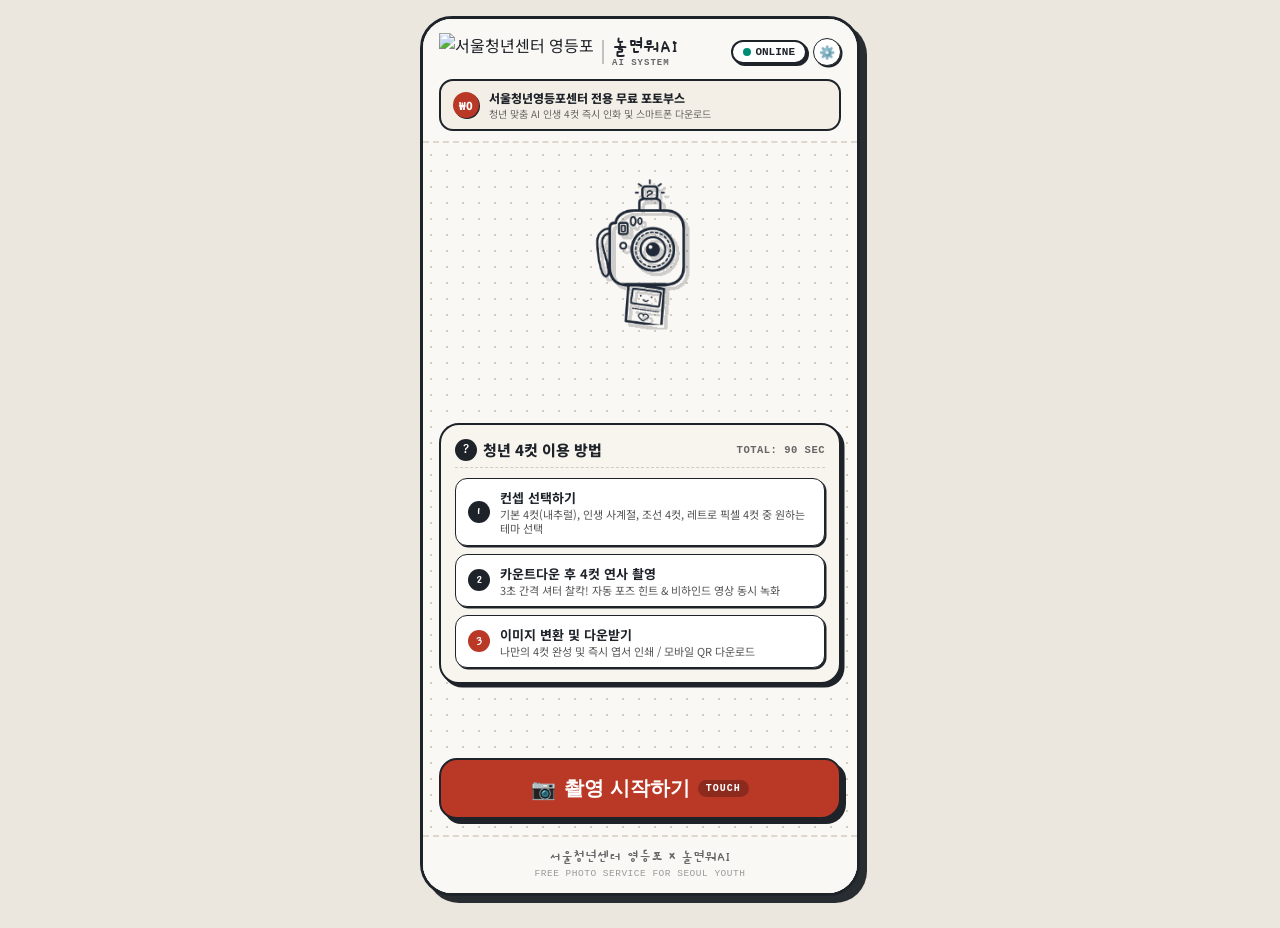
==== commit cd357015: "feat: Deploy 4-cut kiosk to Vercel with ngrok HTTPS tunnel and 4 theme modes (life, joseon, pixel, b" ====
--- a/vercel-frontend/index.html
+++ b/vercel-frontend/index.html
@@ -3,794 +3,969 @@
 <head>
   <meta charset="UTF-8">
   <meta name="viewport" content="width=device-width, initial-scale=1.0, maximum-scale=1.0, user-scalable=no">
-  <title>AI 4-CUT STUDIO | 인생 4컷 포토부스</title>
-
-  <!-- Google Fonts -->
+  <title>청년 4컷 - 서울청년센터 영등포 × 놀면뭐AI</title>
+
+  <!-- Google Fonts: Gaegu, Pretendard, Noto Sans KR, Noto Serif KR -->
   <link rel="preconnect" href="https://fonts.googleapis.com">
   <link rel="preconnect" href="https://fonts.gstatic.com" crossorigin>
-  <link href="https://fonts.googleapis.com/css2?family=Outfit:wght@600;800&family=Pretendard:wght@400;600;700;800&display=swap" rel="stylesheet">
-  
-  <!-- CSS 스타일 가이드 연동 -->
+  <link href="https://fonts.googleapis.com/css2?family=Gaegu:wght@400;700&family=Nanum+Pen+Script&family=Noto+Sans+KR:wght@400;600;700;800;900&family=Noto+Serif+KR:wght@600;900&display=swap" rel="stylesheet">
+  <link rel="stylesheet" as="style" crossorigin href="https://cdn.jsdelivr.net/gh/orioncactus/pretendard@v1.3.9/dist/web/static/pretendard.min.css" />
+
+  <!-- 두들 & 네오브루탈리즘 스타일시트 -->
   <link rel="stylesheet" href="./style.css">
 </head>
 <body>
 
   <div class="app-container">
-
-    <!-- 서버 API 설정 버튼 (Vercel 태블릿 연동) -->
-    <div class="server-config-bar">
-      <button id="btn-open-config" class="btn-config">⚙️ 백엔드 연동</button>
-    </div>
-    
-    <!-- 서버 API 설정 모달 -->
-    <div id="config-modal" class="config-modal">
-      <div class="config-card">
-        <div style="display: flex; justify-content: space-between; align-items: center; margin-bottom: 8px;">
-          <h3 style="font-size: 1.15rem; font-weight: 800; color: #1E293B;">🌐 백엔드 서버 연동 설정</h3>
-          <button id="btn-close-config" style="background: none; border: none; font-size: 1.2rem; cursor: pointer; color: #94A3B8;">✕</button>
-        </div>
-        <p style="font-size: 0.82rem; color: #64748B; line-height: 1.5; margin-bottom: 12px;">
-          현장 Host PC(FastAPI) 주소를 입력하세요.<br>
-          • <strong>동일 Wi-Fi:</strong> <code>http://192.168.X.X:8000</code><br>
-          • <strong>외부 터널링:</strong> <code>https://xxxx.trycloudflare.com</code> 또는 <code>https://xxxx.ngrok-free.app</code>
-        </p>
-        
-        <div id="config-conn-status" class="config-status-badge offline">
-          <span style="display:inline-block;width:8px;height:8px;border-radius:50%;background:currentColor;"></span>
-          <span id="config-conn-text">연결 확인 필요</span>
-        </div>
-
-        <input type="text" id="api-base-url" class="config-input" placeholder="http://192.168.0.x:8000 또는 https://xxxx.trycloudflare.com">
-
-        <div style="display: flex; gap: 8px;">
-          <button id="btn-test-config" class="btn btn-secondary" style="flex: 1; padding: 12px; font-size: 0.9rem;">⚡ 연결 테스트</button>
-          <button id="btn-save-config" class="btn btn-primary" style="flex: 1.5; padding: 12px; font-size: 0.9rem;">💾 저장 및 연동</button>
-        </div>
-        
-        <p style="font-size: 0.72rem; color: #94A3B8; margin-top: 14px; line-height: 1.4;">
-          * 태블릿 브라우저에서 '안전하지 않은 콘텐츠 허용' 설정을 권장하며, Cloudflare Tunnel을 사용하시면 HTTPS 환경에서도 보안 경고 없이 100% 매끄럽게 통신됩니다.
-        </p>
-      </div>
-    </div>
     
     <!-- 필터 미선택 경고 토스트 알림 -->
     <div id="toast-alert" class="toast-alert">
-      <div class="toast-content">
-        <i>⚠️</i>
-        <span id="toast-message">필터를 선택해 주세요!</span>
+      <span>⚠️</span>
+      <span id="toast-message">알림 메시지</span>
+    </div>
+
+    <!-- AI 변환 & 인화 실시간 두들 로딩 오버레이 -->
+    <div id="loading-overlay" class="loading-overlay">
+      <div class="loading-doodle-card">
+        <div class="loading-doodle-spinner">✨</div>
+        <h2 id="loading-main-title" class="loading-title-hand">AI 청년 4컷 변환 중...</h2>
+        
+        <div class="loading-progress-track">
+          <div id="progress-bar-fill" class="loading-progress-fill" style="width: 10%;"></div>
+        </div>
+        
+        <div style="display:flex; justify-content:space-between; width:100%; font-size:11px; font-weight:700;">
+          <span id="loading-status-text" class="loading-status-text">안면 및 포즈 분석 중...</span>
+          <span id="progress-percent-text" style="font-family:var(--font-mono); color:var(--point-teal);">10%</span>
+        </div>
+
+        <div id="loading-timer-remaining" class="loading-eta-badge">
+          ⏳ 예상 남은 시간: 약 45초
+        </div>
+
+        <div id="loading-complete-banner" style="display:none; font-size:12px; font-weight:800; color:var(--point-teal);">
+          🎉 AI 4컷 변환 완료! 잠시 후 결과 화면으로 이동합니다.
+        </div>
       </div>
     </div>
 
-    <!-- AI 변환 & 인화 실시간 간결 로딩 오버레이 (미니멀 프리미엄 UI) -->
-    <div id="loading-overlay" class="loading-overlay">
-      <div class="dynamic-loading-card simple-loading-card">
-        <!-- 상단 헤더 & 회전 스피너 -->
-        <div class="loading-header-area">
-          <div class="quantum-spinner-wrap">
-            <div class="quantum-spinner"></div>
-            <div class="camera-center-icon">✨</div>
-          </div>
-          <h2 id="loading-main-title" class="loading-dynamic-title">AI 인생 4컷 변환 중...</h2>
-        </div>
-
-        <!-- 실시간 프로그레스 게이지 & 남은 시간 -->
-        <div class="progress-section">
-          <div class="progress-meta-row">
-            <span id="loading-status-text" class="progress-status-highlight">인화 준비 및 4컷 변환 중...</span>
-            <span id="progress-percent-text" class="progress-percent-text font-mono">10%</span>
-          </div>
-          <div class="progress-bar-track">
-            <div id="progress-bar-fill" class="progress-bar-fill" style="width: 10%;"></div>
-          </div>
-          <div class="time-meta-row simple-time-row">
-            <span id="loading-timer-remaining" class="timer-badge highlight">⏳ 예상 남은 시간: 약 45초</span>
-          </div>
-        </div>
-
-        <!-- 변환 완료 이벤트성 배너 (100% 도달 시 노출) -->
-        <div id="loading-complete-banner" class="loading-complete-banner" style="display: none;">
-          <div class="complete-badge">🎉 AI 4컷 변환 완료!</div>
-        </div>
+    <!-- ==========================================
+         [화면 1] 홈 화면 (STEP 0 - 인트로)
+         ========================================== -->
+    <section id="screen-home" class="screen active">
+      <!-- 상단 헤더 브랜딩 -->
+      <header class="app-header">
+        <div class="header-top-row">
+          <div class="brand-group">
+            <img class="brand-logo-img" src="https://lh3.googleusercontent.com/aida-public/[base64]" alt="서울청년센터 영등포">
+            <div class="brand-divider"></div>
+            <div class="brand-text-col">
+              <span class="brand-title-hand">놀면뭐AI</span>
+              <span class="brand-sub-mono">AI SYSTEM</span>
+            </div>
+          </div>
+          <div class="header-right-badges">
+            <div class="doodle-pill status-badge-online">
+              <span class="pulse-dot"></span>
+              <span>ONLINE</span>
+            </div>
+            <button id="btn-open-diagnostics" class="btn-mini-diag" title="현장 네트워크 & IoT 연동 상태 진단">⚙️</button>
+          </div>
+        </div>
+
+        <!-- ₩0 서울청년영등포센터 전용 혜택 배지 -->
+        <div class="service-free-badge" style="margin-top:8px;">
+          <div class="free-circle">₩0</div>
+          <div style="display:flex; flex-direction:column;">
+            <span style="font-size:12px; font-weight:800; color:var(--ink-black);">서울청년영등포센터 전용 무료 포토부스</span>
+            <span style="font-size:10px; color:#666;">청년 맞춤 AI 인생 4컷 즉시 인화 및 스마트폰 다운로드</span>
+          </div>
+        </div>
+      </header>
+
+      <!-- 홈 본문 콘텐츠 -->
+      <main class="home-content">
+        <!-- 중앙 카메라 두들 일러스트 (stitch_4 4_1 레퍼런스 일치 및 로컬 영구 로드 보장) -->
+        <div class="home-illustration-wrap" style="display:flex; justify-content:center; align-items:center; margin: 8px 0 12px 0;">
+          <img src="./camera_doodle.png" alt="Camera Doodle" class="camera-doodle-svg" style="width: 154px; height: 154px; object-fit: contain;">
+        </div>
+
+        <!-- 3단계 이용 가이드 카드 -->
+        <div class="home-guide-card">
+          <div class="guide-card-header">
+            <div class="guide-title-group">
+              <span class="q-mark-circle">?</span>
+              <h2 class="guide-header-title">청년 4컷 이용 방법</h2>
+            </div>
+            <span class="guide-time-tag">TOTAL: 90 SEC</span>
+          </div>
+
+          <div class="guide-steps-list">
+            <div class="guide-step-item">
+              <span class="step-num-circle">1</span>
+              <div class="step-text-wrap">
+                <span class="step-item-title">컨셉 선택하기</span>
+                <span class="step-item-desc">기본 4컷(내추럴), 인생 사계절, 조선 4컷, 레트로 픽셀 4컷 중 원하는 테마 선택</span>
+              </div>
+            </div>
+            <div class="guide-step-item">
+              <span class="step-num-circle">2</span>
+              <div class="step-text-wrap">
+                <span class="step-item-title">카운트다운 후 4컷 연사 촬영</span>
+                <span class="step-item-desc">3초 간격 셔터 찰칵! 자동 포즈 힌트 & 비하인드 영상 동시 녹화</span>
+              </div>
+            </div>
+            <div class="guide-step-item">
+              <span class="step-num-circle active">3</span>
+              <div class="step-text-wrap">
+                <span class="step-item-title">이미지 변환 및 다운받기</span>
+                <span class="step-item-desc">나만의 4컷 완성 및 즉시 엽서 인쇄 / 모바일 QR 다운로드</span>
+              </div>
+            </div>
+          </div>
+        </div>
+
+        <!-- 메인 CTA 촬영 시작하기 버튼 -->
+        <button id="btn-start" class="doodle-btn btn-start-hero" type="button">
+          <span>📷</span>
+          <span>촬영 시작하기</span>
+          <span class="touch-badge">TOUCH</span>
+        </button>
+      </main>
+
+      <!-- 푸터 -->
+      <footer class="app-footer">
+        <p class="footer-hand-text">서울청년센터 영등포 × 놀면뭐AI</p>
+        <p class="footer-sub-mono">FREE PHOTO SERVICE FOR SEOUL YOUTH</p>
+      </footer>
+    </section>
+
+    <!-- ==========================================
+         [화면 2] 스타일/컨셉 선택 (STEP 1)
+         ========================================== -->
+    <section id="screen-filter" class="screen">
+      <header class="app-header">
+        <div class="header-top-row">
+          <div class="brand-group">
+            <img class="brand-logo-img" src="https://lh3.googleusercontent.com/aida-public/[base64]" alt="서울청년센터 영등포">
+            <div class="brand-divider"></div>
+            <div class="brand-text-col">
+              <span class="brand-title-hand">놀면뭐AI</span>
+              <span class="brand-sub-mono">AI SYSTEM</span>
+            </div>
+          </div>
+          <div style="display:flex; align-items:center; gap:8px;">
+            <button id="btn-open-server-cfg" class="doodle-pill" style="cursor:pointer; background:#EFF6FF; border:1.5px solid var(--ink-black); font-size:11px; font-weight:800; display:flex; align-items:center; gap:4px; padding:4px 10px;">
+              <span>🌐</span>
+              <span id="header-conn-text">서버 연동</span>
+            </button>
+            <div class="doodle-pill status-badge-online">
+              <span class="pulse-dot"></span>
+              <span>READY</span>
+            </div>
+          </div>
+        </div>
+
+        <!-- STEP 1 배지 -->
+        <div class="step-banner-bar">
+          <div style="display:flex; align-items:center; gap:6px;">
+            <span class="step-tag-pill">STEP 1</span>
+            <span class="step-banner-title">컨셉 선택하기</span>
+          </div>
+          <span class="step-banner-sub">다양한 AI 테마</span>
+        </div>
+      </header>
+
+      <!-- 타이틀 & 카테고리 탭 -->
+      <div class="filter-title-section">
+        <div style="position:relative; display:inline-block;">
+          <h1 class="filter-main-h1">원하는 4컷 컨셉을 선택해주세요</h1>
+          <svg class="marker-doodle" preserveAspectRatio="none" viewBox="0 0 100 12">
+            <path d="M0,8 Q50,0 100,6" fill="none" stroke="currentColor" stroke-linecap="round" stroke-width="9"></path>
+          </svg>
+        </div>
+        <p class="filter-sub-hint">👈 좌우로 넘겨(스와이프) 원하는 AI 테마를 골라보세요 👉</p>
+
+        <!-- 퀵 카테고리 탭 (총 4개) -->
+        <nav class="concept-category-tabs">
+          <button class="doodle-pill tab-btn active" id="tab-cat-0" onclick="goToCarouselSlide(0)">인생 4컷</button>
+          <button class="doodle-pill tab-btn" id="tab-cat-1" onclick="goToCarouselSlide(1)">조선 4컷</button>
+          <button class="doodle-pill tab-btn" id="tab-cat-2" onclick="goToCarouselSlide(2)">픽셀 4컷</button>
+          <button class="doodle-pill tab-btn" id="tab-cat-3" onclick="goToCarouselSlide(3)">기본 4컷</button>
+        </nav>
+      </div>
+
+      <!-- 고화질 모드 토글 바 -->
+      <div class="quality-mode-bar">
+        <div class="quality-mode-left">
+          <span class="quality-icon-wrap">💎</span>
+          <div class="quality-text-col">
+            <span class="quality-name">고퀄리티 AI 모드 (gpt-image-2)</span>
+            <span class="quality-sub" id="quality-desc-text">초고화질 gpt-image-2 모델 기본 가동 중 (극사실적 텍스처)</span>
+          </div>
+        </div>
+        <label class="switch">
+          <input type="checkbox" id="toggle-high-quality" checked>
+          <span class="slider"></span>
+        </label>
+      </div>
+
+      <!-- 인터랙티브 스와이프 캐러셀 영역 -->
+      <div class="concept-carousel-wrap">
+        <button class="carousel-nav-arrow left" onclick="prevCarouselSlide()" aria-label="이전 테마">‹</button>
+        <button class="carousel-nav-arrow right" onclick="nextCarouselSlide()" aria-label="다음 테마">›</button>
+
+        <div class="concept-viewport" id="concept-carousel-viewport">
+          
+          <!-- 슬라이드 0: 인생 4컷 (연령 변환) -->
+          <div class="concept-slide active" data-style="time_travel" data-slide-index="0" onclick="selectConceptByIndex(0)">
+            <div class="slide-top-badge-row">
+              <span class="slide-tag-pill" style="background-color:#FFF275; color:#3E3415;">⏳ AI 연령 변환</span>
+              <span style="font-size:10px; font-weight:700; color:#6A6358;">인생 사계절</span>
+            </div>
+            <div class="slide-photo-grid">
+              <div class="photo-cell" style="background-color:#FFEB84;">
+                <span class="cell-emoji">👶</span>
+                <span class="cell-label" style="color:#3E3415;">유년기</span>
+                <span class="cell-sub" style="color:#6C5D2B;">순수했던 어린 시절</span>
+              </div>
+              <div class="photo-cell" style="background-color:#A2D8F9;">
+                <span class="cell-emoji">🎓</span>
+                <span class="cell-label" style="color:#18394E;">학창시절</span>
+                <span class="cell-sub" style="color:#2C5874;">꿈 많던 교복 감성</span>
+              </div>
+              <div class="photo-cell" style="background-color:#D3C8FA;">
+                <span class="cell-emoji">✨</span>
+                <span class="cell-label" style="color:#2F2256;">현재모습</span>
+                <span class="cell-sub" style="color:#55428C;">가장 빛나는 청춘</span>
+              </div>
+              <div class="photo-cell" style="background-color:#E1E4EA;">
+                <span class="cell-emoji">👵</span>
+                <span class="cell-label" style="color:#3B414A;">노년기</span>
+                <span class="cell-sub" style="color:#5F6570;">우아하고 따뜻한 미래</span>
+              </div>
+            </div>
+            <div class="slide-footer-info">
+              <div class="slide-title-row">
+                <h3 class="slide-title-text">인생 4컷 (연령 변환)</h3>
+                <span class="slide-category-tag" style="background-color:#FEE2E2; color:#B93828;">TIME TRIP</span>
+              </div>
+              <p class="slide-desc-text">유년기부터 노년기까지 내 인생의 사계절을 한 번에 담아내는 시그니처 AI 테마</p>
+            </div>
+          </div>
+
+          <!-- 슬라이드 1: 조선 4컷 (신분 변신) -->
+          <div class="concept-slide" data-style="time_travel" data-sub-theme="joseon" data-slide-index="1" onclick="selectConceptByIndex(1)">
+            <div class="slide-top-badge-row">
+              <span class="slide-tag-pill" style="background-color:#DCFCE7; color:#166534;">⚔️ K-히스토리</span>
+              <span style="font-size:10px; font-weight:700; color:#1F5E4F;">조선 4색 신분</span>
+            </div>
+            <div class="slide-photo-grid">
+              <div class="photo-cell" style="background-color:#FEE2E2;">
+                <span class="cell-emoji">👑</span>
+                <span class="cell-label" style="color:#881337;">01 왕</span>
+                <span class="cell-sub" style="color:#B91C1C;">위엄 가득 곤룡포</span>
+              </div>
+              <div class="photo-cell" style="background-color:#E0F2FE;">
+                <span class="cell-emoji">📜</span>
+                <span class="cell-label" style="color:#0C4A6E;">02 양반</span>
+                <span class="cell-sub" style="color:#0369A1;">풍류 흑립과 도포</span>
+              </div>
+              <div class="photo-cell" style="background-color:#FEF3C7;">
+                <span class="cell-emoji">🎒</span>
+                <span class="cell-label" style="color:#78350F;">03 보부상</span>
+                <span class="cell-sub" style="color:#B45309;">팔도 패랭이 봇짐</span>
+              </div>
+              <div class="photo-cell" style="background-color:#F5F5F4;">
+                <span class="cell-emoji">🌾</span>
+                <span class="cell-label" style="color:#292524;">04 노비</span>
+                <span class="cell-sub" style="color:#57534E;">정겨운 삼베옷과 짚신</span>
+              </div>
+            </div>
+            <div class="slide-footer-info">
+              <div class="slide-title-row">
+                <h3 class="slide-title-text">조선 4컷 (신분 변신)</h3>
+                <span class="slide-category-tag" style="background-color:#E6F4EA; color:#088366;">HISTORIC</span>
+              </div>
+              <p class="slide-desc-text">왕부터 노비까지! 타임머신을 타고 조선시대로 떠나는 신분 역전 AI 테마</p>
+            </div>
+          </div>
+
+          <!-- 슬라이드 2: 픽셀 4컷 (레트로 16-bit 도트 & 영등포 스페셜) -->
+          <div class="concept-slide" data-style="pixel" data-sub-theme="pixel" data-slide-index="2" onclick="selectConceptByIndex(2)">
+            <div class="slide-top-badge-row">
+              <span class="slide-tag-pill" style="background-color:#EDE9FE; color:#6D28D9;">👾 16-bit 레트로</span>
+              <span style="font-size:10px; font-weight:700; color:#5C2AB5;">도트 아케이드</span>
+            </div>
+            <div class="slide-photo-grid">
+              <div class="photo-cell" style="background-color:#F5F3FF;">
+                <span class="cell-emoji">🕹️</span>
+                <span class="cell-label" style="color:#5B21B6;">01 픽셀 변환</span>
+                <span class="cell-sub" style="color:#7C3AED;">도트 스튜디오</span>
+              </div>
+              <div class="photo-cell" style="background-color:#FEF3C7;">
+                <span class="cell-emoji">🎆</span>
+                <span class="cell-label" style="color:#92400E;">02 불꽃축제</span>
+                <span class="cell-sub" style="color:#B45309;">한강 불꽃 야경</span>
+              </div>
+              <div class="photo-cell" style="background-color:#DCFCE7;">
+                <span class="cell-emoji">📚</span>
+                <span class="cell-label" style="color:#166534;">03 청년센터내부</span>
+                <span class="cell-sub" style="color:#15803D;">서가 라운지 마루</span>
+              </div>
+              <div class="photo-cell" style="background-color:#CCFBF1;">
+                <span class="cell-emoji">🚪</span>
+                <span class="cell-label" style="color:#115E59;">04 청년센터외부</span>
+                <span class="cell-sub" style="color:#0F766E;">시그니처 민트 로비</span>
+              </div>
+            </div>
+            <div class="slide-footer-info">
+              <div class="slide-title-row">
+                <h3 class="slide-title-text">픽셀 4컷 (레트로 게임)</h3>
+                <span class="slide-category-tag" style="background-color:#EDE9FE; color:#7C3AED;">PIXEL ART</span>
+              </div>
+              <p class="slide-desc-text">16-bit 레트로 게임 속 주인공으로 변신하고 영등포 시그니처 픽셀 배경을 만나는 테마</p>
+            </div>
+          </div>
+
+          <!-- 슬라이드 3: 기본 4컷 (내추럴 원본 & 미세 색감 보정) -->
+          <div class="concept-slide" data-style="basic" data-sub-theme="basic" data-slide-index="3" onclick="selectConceptByIndex(3)">
+            <div class="slide-top-badge-row">
+              <span class="slide-tag-pill" style="background-color:#FEF3C7; color:#92400E;">🌿 내추럴 원본</span>
+              <span style="font-size:10px; font-weight:700; color:#78350F;">인생 4컷 오리지널</span>
+            </div>
+            <div class="slide-photo-grid">
+              <div class="photo-cell" style="background-color:#F8FAFC;">
+                <span class="cell-emoji">📷</span>
+                <span class="cell-label" style="color:#1E293B;">01 맑은 톤</span>
+                <span class="cell-sub" style="color:#64748B;">화이트밸런스 보정</span>
+              </div>
+              <div class="photo-cell" style="background-color:#F0FDF4;">
+                <span class="cell-emoji">✨</span>
+                <span class="cell-label" style="color:#166534;">02 생기 피부</span>
+                <span class="cell-sub" style="color:#15803D;">자연스러운 피부결</span>
+              </div>
+              <div class="photo-cell" style="background-color:#EFF6FF;">
+                <span class="cell-emoji">🎞️</span>
+                <span class="cell-label" style="color:#1E40AF;">03 소프트 쉐도우</span>
+                <span class="cell-sub" style="color:#2563EB;">부드러운 명암비</span>
+              </div>
+              <div class="photo-cell" style="background-color:#FFFBEB;">
+                <span class="cell-emoji">💖</span>
+                <span class="cell-label" style="color:#92400E;">04 웜 톤 완성</span>
+                <span class="cell-sub" style="color:#B45309;">스튜디오 인화 퀄리티</span>
+              </div>
+            </div>
+            <div class="slide-footer-info">
+              <div class="slide-title-row">
+                <h3 class="slide-title-text">기본 4컷 (내추럴 보정)</h3>
+                <span class="slide-category-tag" style="background-color:#F1F5F9; color:#475569;">NATURAL</span>
+              </div>
+              <p class="slide-desc-text">왜곡이나 변형 없이 원본 100% 보존! 화사하고 자연스러운 인생4컷 전문 인화 색감 보정</p>
+            </div>
+          </div>
+
+        </div>
+
+        <!-- 캐러셀 인디케이터 닷 (총 4개) -->
+        <div class="carousel-dots-row">
+          <button class="carousel-dot active" id="dot-0" onclick="goToCarouselSlide(0)" aria-label="1번 테마"></button>
+          <button class="carousel-dot" id="dot-1" onclick="goToCarouselSlide(1)" aria-label="2번 테마"></button>
+          <button class="carousel-dot" id="dot-2" onclick="goToCarouselSlide(2)" aria-label="3번 테마"></button>
+          <button class="carousel-dot" id="dot-3" onclick="goToCarouselSlide(3)" aria-label="4번 테마"></button>
+        </div>
+      </div>
+
+      <!-- 하단 액션 영역 -->
+      <footer class="filter-bottom-action">
+        <div class="selected-concept-notice">
+          <span style="width:8px; height:8px; border-radius:50%; background-color:var(--point-red); display:inline-block;"></span>
+          <span>선택된 테마: </span>
+          <span id="selected-theme-title-display" class="selected-title-underline">인생 사계절 (인생 4컷)</span>
+        </div>
+        <button id="btn-to-shoot" class="doodle-btn btn-confirm-concept" type="button">
+          <span>컨셉 선택 완료 (촬영 부스로 입장하기) ➔</span>
+        </button>
+      </footer>
+    </section>
+
+    <!-- ==========================================
+         [화면 3] 사진 4컷 촬영 부스 (STEP 2)
+         ========================================== -->
+    <section id="screen-shoot" class="screen">
+      <header class="app-header">
+        <div class="header-top-row">
+          <div class="brand-group">
+            <img class="brand-logo-img" src="https://lh3.googleusercontent.com/aida-public/[base64]" alt="서울청년센터 영등포">
+            <div class="brand-divider"></div>
+            <div class="brand-text-col">
+              <span class="brand-title-hand">놀면뭐AI</span>
+              <span class="brand-sub-mono">AI SYSTEM</span>
+            </div>
+          </div>
+          <div class="doodle-pill status-badge-online">
+            <span class="pulse-dot-red"></span>
+            <span>REC LIVE</span>
+          </div>
+        </div>
+
+        <!-- STEP 2 배지 -->
+        <div class="step-banner-bar">
+          <div style="display:flex; align-items:center; gap:6px;">
+            <span class="step-tag-pill">STEP 2</span>
+            <span class="step-banner-title">4컷 연사 촬영 중</span>
+          </div>
+          <span class="step-banner-sub">| 3초 간격 셔터 찰칵!</span>
+        </div>
+      </header>
+
+      <!-- 촬영 부스 메인 뷰 -->
+      <main class="shoot-content">
+        <div class="viewfinder-outer-box">
+          <!-- 뷰파인더 상단 메타 헤더 -->
+          <div class="viewfinder-top-meta">
+            <div class="cam-name-tag">
+              <span class="cam-red-dot"></span>
+              <span>CAM 01 // EYE LEVEL</span>
+            </div>
+            <div id="shoot-current-theme-tag" class="current-theme-pill">
+              👑 조선 4컷 (신분 변신)
+            </div>
+            <span class="cam-fps-badge">60 FPS</span>
+          </div>
+
+          <!-- 웹캠 라이브 스크린 -->
+          <div class="video-screen-container">
+            <video id="webcam-preview" autoplay playsinline muted></video>
+            
+            <!-- 카메라 격자 & 초점 오버레이 -->
+            <div class="camera-overlay-layer">
+              <div class="thirds-grid">
+                <div class="grid-cell"></div><div class="grid-cell"></div><div class="grid-cell"></div>
+                <div class="grid-cell"></div><div class="grid-cell"></div><div class="grid-cell"></div>
+                <div class="grid-cell"></div><div class="grid-cell"></div><div class="grid-cell"></div>
+              </div>
+              <div class="focus-brackets">
+                <span class="corner-yellow corner-tl"></span>
+                <span class="corner-yellow corner-tr"></span>
+                <span class="corner-yellow corner-bl"></span>
+                <span class="corner-yellow corner-br"></span>
+              </div>
+            </div>
+
+            <!-- 대형 3초 카운트다운 펄스 뱃지 -->
+            <div class="countdown-badge-wrap">
+              <div class="countdown-circle">
+                <span id="countdown-display-num" class="countdown-num-text">3</span>
+              </div>
+              <span id="countdown-hint-text" class="countdown-sub-hint">초 뒤 찰칵!</span>
+            </div>
+
+            <!-- 플래시 자동 인디케이터 -->
+            <div class="flash-auto-badge">
+              <span>⚡</span>
+              <span>FLASH AUTO</span>
+            </div>
+
+            <!-- 셔터 플래시 효과 레이어 -->
+            <div id="flash-effect" class="flash-screen"></div>
+          </div>
+
+          <!-- 4컷 진행도 비주얼 스트립 -->
+          <div class="shot-progress-strip">
+            <div class="strip-meta-header">
+              <div style="display:flex; align-items:center; gap:4px;">
+                <span class="strip-count-title">촬영 진행도</span>
+                <span id="shoot-counter-badge" class="strip-count-highlight">(1 / 4 CUT)</span>
+              </div>
+              <span id="shoot-cut-guide" class="strip-sub-text">각 컷마다 3초씩 여유롭게 촬영돼요!</span>
+            </div>
+
+            <div class="strip-boxes-grid">
+              <div id="cut-box-1" class="strip-cut-box active">
+                <span class="cut-idx-tag">1컷</span>
+                <span class="cut-box-emoji" id="cut-box-emoji-1">👑</span>
+                <span class="cut-box-status" id="cut-box-status-1">촬영중</span>
+              </div>
+              <div id="cut-box-2" class="strip-cut-box">
+                <span class="cut-idx-tag">2컷</span>
+                <span class="cut-box-emoji" id="cut-box-emoji-2">📜</span>
+                <span class="cut-box-status" id="cut-box-status-2">대기</span>
+              </div>
+              <div id="cut-box-3" class="strip-cut-box">
+                <span class="cut-idx-tag">3컷</span>
+                <span class="cut-box-emoji" id="cut-box-emoji-3">🎒</span>
+                <span class="cut-box-status" id="cut-box-status-3">대기</span>
+              </div>
+              <div id="cut-box-4" class="strip-cut-box">
+                <span class="cut-idx-tag">4컷</span>
+                <span class="cut-box-emoji" id="cut-box-emoji-4">🌾</span>
+                <span class="cut-box-status" id="cut-box-status-4">대기</span>
+              </div>
+            </div>
+          </div>
+        </div>
+
+        <!-- 포즈 & 카메라 꿀팁 스티커 노트 -->
+        <div class="tip-sticker-note">
+          <div class="tip-sticker-icon">👀</div>
+          <div class="tip-sticker-content">
+            <div class="tip-title-row">
+              <span>촬영 꿀팁</span>
+              <span class="tip-pill-tag">시선은 상단 렌즈로!</span>
+            </div>
+            <p class="tip-desc-text">화면 가운데 카메라 렌즈를 바라보시면 자연스러운 시선 처리가 완성됩니다.</p>
+          </div>
+        </div>
+
+        <!-- 하단 연사 시작 버튼 -->
+        <button id="btn-manual-trigger" class="doodle-btn doodle-btn-primary" style="width:100%; padding:14px; font-size:17px; font-weight:900;" type="button">
+          <span>🚀 4컷 연사 시작 (카운트다운 ON)</span>
+        </button>
+      </main>
+    </section>
+
+    <!-- ==========================================
+         [화면 4] 촬영본 확인 (STEP 2.5)
+         ========================================== -->
+    <section id="screen-select" class="screen">
+      <header class="app-header">
+        <div class="header-top-row">
+          <div class="brand-group">
+            <img class="brand-logo-img" src="https://lh3.googleusercontent.com/aida-public/[base64]" alt="서울청년센터 영등포">
+            <div class="brand-divider"></div>
+            <div class="brand-text-col">
+              <span class="brand-title-hand">놀면뭐AI</span>
+              <span class="brand-sub-mono">AI SYSTEM</span>
+            </div>
+          </div>
+          <div class="doodle-pill status-badge-online">
+            <span class="pulse-dot"></span>
+            <span>CHECK</span>
+          </div>
+        </div>
+
+        <div class="step-banner-bar">
+          <div style="display:flex; align-items:center; gap:6px;">
+            <span class="step-tag-pill">CHECK</span>
+            <span class="step-banner-title">촬영본 4컷 확인</span>
+          </div>
+          <span class="step-banner-sub">마음에 드시나요?</span>
+        </div>
+      </header>
+
+      <main class="select-content">
+        <!-- 4컷 캡처 그리드 -->
+        <div class="captured-photos-grid">
+          <div class="captured-card">
+            <img id="captured-img-0" src="" alt="1컷">
+            <span class="captured-card-badge">1</span>
+          </div>
+          <div class="captured-card">
+            <img id="captured-img-1" src="" alt="2컷">
+            <span class="captured-card-badge">2</span>
+          </div>
+          <div class="captured-card">
+            <img id="captured-img-2" src="" alt="3컷">
+            <span class="captured-card-badge">3</span>
+          </div>
+          <div class="captured-card">
+            <img id="captured-img-3" src="" alt="4컷">
+            <span class="captured-card-badge">4</span>
+          </div>
+        </div>
+
+        <div class="dual-action-row">
+          <button id="btn-retake" class="doodle-btn doodle-btn-secondary btn-dual" type="button">
+            <span>🔄 재촬영하기</span>
+          </button>
+          <button id="btn-transform" class="doodle-btn doodle-btn-primary btn-dual" type="button">
+            <span>✨ AI 변환 생성하기</span>
+          </button>
+        </div>
+      </main>
+    </section>
+
+    <!-- ==========================================
+         [화면 5] 변환 완료 상세 뷰 (STEP 3 Preview)
+         ========================================== -->
+    <section id="screen-result" class="screen">
+      <header class="app-header">
+        <div class="header-top-row">
+          <div class="brand-group">
+            <img class="brand-logo-img" src="https://lh3.googleusercontent.com/aida-public/[base64]" alt="서울청년센터 영등포">
+            <div class="brand-divider"></div>
+            <div class="brand-text-col">
+              <span class="brand-title-hand">놀면뭐AI</span>
+              <span class="brand-sub-mono">AI SYSTEM</span>
+            </div>
+          </div>
+          <div class="doodle-pill status-badge-online">
+            <span class="pulse-dot"></span>
+            <span>COMPLETE</span>
+          </div>
+        </div>
+
+        <div class="step-banner-bar">
+          <div style="display:flex; align-items:center; gap:6px;">
+            <span class="step-tag-pill">STEP 3</span>
+            <span class="step-banner-title">변환 완료 & 프레임 선택</span>
+          </div>
+          <span class="step-banner-sub">AI vs 원본 비교</span>
+        </div>
+      </header>
+
+      <main class="result-content">
+        <!-- 탭 스위처 -->
+        <div class="result-tabs-row">
+          <button id="tab-ai-frame" class="result-tab-btn active" type="button">
+            <span>✨ AI 스타일 4컷</span>
+          </button>
+          <button id="tab-orig-frame" class="result-tab-btn" type="button">
+            <span>📷 원본 촬영 4컷</span>
+          </button>
+        </div>
+
+        <!-- 4-Cut Realistic Paper Strip 카드 프리뷰 -->
+        <article class="photo-strip-preview-card" id="photo-strip-card">
+          <div class="stamp-tag-top">최종 인화본 ✨</div>
+          <div class="stamp-seal-right">通</div>
+
+          <!-- 실제 프레임 이미지 렌더링 영역 -->
+          <div class="strip-single-img-wrap">
+            <img id="ai-frame-preview" src="" alt="AI 4컷 프레임">
+            <img id="orig-frame-preview" src="" alt="원본 4컷 프레임" style="display:none;">
+          </div>
+
+          <!-- 스트립 하단 서명 푸터 -->
+          <footer class="strip-signature-footer">
+            <div style="display:flex; justify-content:space-between; align-items:center; margin-bottom:2px;">
+              <span class="strip-sign-title" id="strip-brand-label">청년4컷 스튜디오</span>
+              <span style="font-family:var(--font-mono); font-size:9.5px; color:#555;" id="strip-date-label">2026.09.12</span>
+            </div>
+            <div class="barcode-simulation-row">
+              <span class="bar-line" style="width:2px;"></span>
+              <span class="bar-line" style="width:1px;"></span>
+              <span class="bar-line" style="width:3px;"></span>
+              <span class="bar-line" style="width:1.5px;"></span>
+              <span class="bar-line" style="width:4px;"></span>
+              <span class="bar-line" style="width:2px;"></span>
+              <span class="bar-line" style="width:1px;"></span>
+              <span class="bar-line" style="width:3px;"></span>
+              <span class="bar-line" style="width:1px;"></span>
+              <span class="bar-line" style="width:3px;"></span>
+              <span class="bar-line" style="width:2px;"></span>
+              <span class="bar-line" style="width:4px;"></span>
+            </div>
+            <p class="strip-footer-sub">서울청년센터 영등포 × 놀면뭐AI</p>
+          </footer>
+        </article>
+
+        <!-- 프레임 컬러 변경 팔레트 -->
+        <div style="display:flex; justify-content:center; align-items:center; gap:10px; margin-top:4px;">
+          <span style="font-size:12px; font-weight:800; color:#1E232A;">프레임 테두리:</span>
+          <button class="doodle-pill frame-color-btn active" style="width:24px; height:24px; background-color:#FFFDF9; border:2.5px solid #1E232A; box-shadow:0 0 0 2.5px #1E232A; cursor:pointer; transition:all 0.15s;" onclick="changeStripColor('#FFFDF9', '#1E232A', this)" title="클래식 크림"></button>
+          <button class="doodle-pill frame-color-btn" style="width:24px; height:24px; background-color:#222222; border:2px solid #555; cursor:pointer; transition:all 0.15s;" onclick="changeStripColor('#222222', '#FFFFFF', this)" title="먹물 블랙"></button>
+          <button class="doodle-pill frame-color-btn" style="width:24px; height:24px; background-color:#8F291D; border:2px solid #555; cursor:pointer; transition:all 0.15s;" onclick="changeStripColor('#8F291D', '#FFFFFF', this)" title="단청 레드"></button>
+          <button class="doodle-pill frame-color-btn" style="width:24px; height:24px; background-color:#152E55; border:2px solid #555; cursor:pointer; transition:all 0.15s;" onclick="changeStripColor('#152E55', '#FFFFFF', this)" title="클래식 네이비"></button>
+        </div>
+
+        <button id="btn-to-finish" class="doodle-btn doodle-btn-primary" style="width:100%; padding:13px; font-size:15px; font-weight:900;" type="button">
+          <span>선택 완료 (QR 모바일 저장 & 인화) ➔</span>
+        </button>
+      </main>
+    </section>
+
+    <!-- ==========================================
+         [화면 6] 스마트폰 저장 & 출력 (STEP 3 Finish)
+         ========================================== -->
+    <section id="screen-finish" class="screen">
+      <header class="app-header">
+        <div class="header-top-row">
+          <div class="brand-group">
+            <img class="brand-logo-img" src="https://lh3.googleusercontent.com/aida-public/[base64]" alt="서울청년센터 영등포">
+            <div class="brand-divider"></div>
+            <div class="brand-text-col">
+              <span class="brand-title-hand">놀면뭐AI</span>
+              <span class="brand-sub-mono">AI SYSTEM</span>
+            </div>
+          </div>
+          <div class="doodle-pill status-badge-online">
+            <span class="pulse-dot"></span>
+            <span>COMPLETE</span>
+          </div>
+        </div>
+
+        <div class="step-banner-bar">
+          <div style="display:flex; align-items:center; gap:6px;">
+            <span class="step-tag-pill">STEP 3</span>
+            <span class="step-banner-title">스마트폰 저장 & 출력</span>
+          </div>
+          <span class="step-banner-sub">QR 1초 다운로드</span>
+        </div>
+      </header>
+
+      <main class="finish-content">
+        <!-- 2열 미디어 (사진 + 2배속 비하인드 동영상) -->
+        <div class="finish-media-grid">
+          <div class="finish-media-box" id="btn-thumb-preview-card" title="클릭하면 큰 화면으로 다시 봅니다">
+            <div class="finish-box-header">
+              <span>📸 4컷 완성본</span>
+              <span style="font-size:9.5px; color:#008B74;">(크게보기 🔍)</span>
+            </div>
+            <div class="thumb-crop-box">
+              <img id="kiosk-finish-thumb" src="" alt="4컷 완성본">
+            </div>
+          </div>
+
+          <div class="finish-media-box">
+            <div class="finish-box-header">
+              <span>⚡ 2배속 비하인드</span>
+              <span style="font-size:9.5px; color:#B93826;">REC</span>
+            </div>
+            <div class="thumb-crop-box">
+              <video id="kiosk-behind-video" controls loop autoplay muted playsinline preload="auto">
+                <source id="kiosk-video-source" src="" type="video/mp4">
+              </video>
+            </div>
+          </div>
+        </div>
+
+        <!-- 모바일 즉시 다운로드 QR 카드 -->
+        <div class="qr-mobile-download-card">
+          <span class="qr-top-del-tag">다운로드 즉시 파기 (미다운로드 시 24h)</span>
+          <div class="qr-frame-box">
+            <img id="qr-code-img" src="" alt="모바일 다운로드 QR 코드">
+          </div>
+          <div class="qr-desc-col">
+            <h3 class="qr-headline">📱 모바일 즉시 다운로드</h3>
+            <p class="qr-body-text">
+              스마트폰 기본 카메라로 <strong>QR 코드를 비추면</strong><br>
+              <strong>고화질 4컷 사진</strong>과 <strong>2배속 영상</strong>을 즉시 무료로 소장하실 수 있습니다.<br>
+              <span style="font-size:0.75rem; color:#64748B;">🔒 다운로드 즉시 클라우드 및 서버에서 안전하게 영구 파기됩니다.</span>
+            </p>
+          </div>
+        </div>
+
+        <!-- 하단 액션 버튼들 -->
+        <div class="finish-action-panel">
+          <div class="finish-dual-row">
+            <button id="btn-back-to-result" class="doodle-btn doodle-btn-secondary btn-finish-dual" type="button">
+              <span>◀ 4컷 다시보기</span>
+            </button>
+            <button id="btn-print-modal" class="doodle-btn doodle-btn-primary btn-finish-dual" type="button">
+              <span>🖨️ 엽서 인화 출력</span>
+            </button>
+          </div>
+          <button id="btn-reset-home" class="doodle-btn btn-finish-home" type="button">
+            <span>🏠 처음으로 (새로운 촬영 시작)</span>
+          </button>
+        </div>
+      </main>
+    </section>
+
+    <!-- ==========================================
+         [모달 1] Canon SELPHY CP1500 무선 인화 모달
+         ========================================== -->
+    <div id="modal-print" class="modal-overlay">
+      <div class="modal-card">
+        <div class="modal-header-row">
+          <div class="modal-title-wrap">
+            <span>🖨️</span>
+            <span>Canon SELPHY CP1500 인화 중</span>
+          </div>
+          <button id="modal-close" class="modal-close-btn" disabled>✕</button>
+        </div>
+
+        <div style="font-size:11.5px; color:#555; text-align:center;">
+          4x6 엽서 (1200x1800 300DPI) 듀얼 스트립 인화가 진행 중입니다.
+        </div>
+
+        <!-- 프로그레스 바 & 카운트다운 -->
+        <div style="background:#ffffff; border:2px solid var(--ink-black); border-radius:14px; padding:10px; box-shadow:var(--shadow-sm);">
+          <div style="display:flex; justify-content:space-between; font-size:11px; font-weight:800; margin-bottom:4px;">
+            <span id="print-pass-status" style="color:var(--point-red);">🟡 1차 왕복: Yellow(노랑) 현색 중...</span>
+            <span id="print-countdown-text" style="font-family:var(--font-mono);">45초</span>
+          </div>
+          <div class="loading-progress-track" style="height:10px;">
+            <div id="print-progress-bar" class="loading-progress-fill" style="width: 0%;"></div>
+          </div>
+        </div>
+
+        <!-- 4-Pass 왕복 인디케이터 -->
+        <div class="print-stepper-grid">
+          <div class="pass-chip active" id="pass-chip-1">
+            <div class="pass-chip-circle" style="background:#FACC15;"></div>
+            <span>1. 노랑</span>
+          </div>
+          <div class="pass-chip" id="pass-chip-2">
+            <div class="pass-chip-circle" style="background:#F43F5E;"></div>
+            <span>2. 빨강</span>
+          </div>
+          <div class="pass-chip" id="pass-chip-3">
+            <div class="pass-chip-circle" style="background:#0EA5E9;"></div>
+            <span>3. 파랑</span>
+          </div>
+          <div class="pass-chip" id="pass-chip-4">
+            <div class="pass-chip-circle" style="background:#A855F7;"></div>
+            <span>4. 코팅</span>
+          </div>
+        </div>
+
+        <!-- 카세트 잔여량 뱃지 -->
+        <div style="text-align:center;">
+          <span id="cartridge-sheet-badge" class="doodle-pill" style="background:#F1F5F9; font-size:10.5px; font-weight:700; padding:2px 8px;">
+            용지 잔여량: 확인 중...
+          </span>
+        </div>
+
+        <button id="btn-print-confirm" class="doodle-btn doodle-btn-primary" style="width:100%; padding:11px; font-size:13px;" disabled>
+          인화 중에는 창을 닫을 수 없습니다...
+        </button>
       </div>
     </div>
 
     <!-- ==========================================
-         [화면 1] 홈 화면
+         [모달 2] 현장 네트워크 & 하드웨어 진단 모달
          ========================================== -->
-    <section id="screen-home" class="screen active">
-      <div class="hero-section">
-        <div class="logo-area">
-          <div class="header-top-status-bar">
-            <button id="btn-open-diagnostics" class="diagnostics-status-pill" title="현장 네트워크 & IoT 연동 상태 진단">
-              <span class="status-indicator-dot online"></span>
-              <span id="quick-status-text">네트워크 정상 (0ms)</span>
-              <span class="gear-icon">⚙️</span>
-            </button>
-          </div>
-          <div class="logo-icon-wrap">
-            <svg class="sparkle-icon" viewBox="0 0 24 24" fill="none" stroke="currentColor" stroke-width="2">
-              <path d="M12 2L14.5 9.5L22 12L14.5 14.5L12 22L9.5 14.5L2 12L9.5 9.5L12 2Z" fill="currentColor"/>
-            </svg>
-          </div>
-          <h1 class="brand-title">AI 4-CUT STUDIO</h1>
-          <p class="brand-subtitle">나만의 프롬프트로 완성하는 감성 인생 4컷 포토부스</p>
-        </div>
-
-        <div class="hero-visual">
-          <div class="placeholder-card">
-            <div class="preview-layout">
-              <div class="preview-box"></div>
-              <div class="preview-box"></div>
-              <div class="preview-box"></div>
-              <div class="preview-box"></div>
-            </div>
-            <div class="sparkle-group">
-              <div class="sparkle-dot"></div>
-              <div class="sparkle-dot"></div>
-              <div class="sparkle-dot"></div>
-            </div>
-          </div>
-        </div>
-
-        <div>
-          <button id="btn-start" class="btn btn-primary btn-large w-full">📸 촬영 시작하기</button>
-        </div>
-      </div>
-    </section>
-
-    <!-- ==========================================
-         [화면 2] 스타일 필터 선택
-         ========================================== -->
-    <section id="screen-filter" class="screen">
-      <header class="fixed-header">
-        <div class="header-title">AI 스타일 선택</div>
-        <div class="header-desc">원하는 콘셉트 필터를 1개 선택해 주세요.</div>
-      </header>
-
-      <div class="screen-content">
-        <!-- 상단 고퀄리티 모드 토글 바 -->
-        <div class="quality-toggle-bar">
-          <div class="quality-info">
-            <span class="quality-icon">💎</span>
-            <div>
-              <div class="quality-title">고퀄리티 AI 생성 모드</div>
-              <div class="quality-subtitle" id="quality-desc-text">초고속 gpt-image-1.5 모델 가동 중</div>
-            </div>
-          </div>
-          <label class="switch">
-            <input type="checkbox" id="toggle-high-quality">
-            <span class="slider round"></span>
-          </label>
-        </div>
-
-        <div class="filter-carousel-wrapper scrollable-content">
-          <div class="filter-carousel">
-            
-            <!-- [신규 대표 테마] ⏳ 인생 사계절 (연령 변환) -->
-            <div class="filter-card selected" data-style="time_travel">
-              <div class="filter-badge-popular">👑 BEST 인기</div>
-              <div class="filter-img-holder">
-                <div class="time-travel-preview">
-                  <div class="time-slice slice-child">👶<br>유년기</div>
-                  <div class="time-slice slice-teen">🧑‍🎓<br>학창시절</div>
-                  <div class="time-slice slice-adult">✨<br>현재모습</div>
-                  <div class="time-slice slice-elder">👵<br>노년기</div>
-                </div>
-              </div>
-              <div class="filter-name">⏳ 인생 사계절 (연령 변환)</div>
-              <div class="filter-subdesc">어린이부터 노년까지 한눈에</div>
-            </div>
-
-            <div class="filter-card" data-style="original">
-              <div class="filter-img-holder">
-                <div style="width:100%;height:100%;background:linear-gradient(135deg, #E2E8F0, #CBD5E1);display:flex;align-items:center;justify-content:center;font-size:2rem;">📷</div>
-              </div>
-              <div class="filter-name">오리지널 클래식</div>
-            </div>
-
-            <div class="filter-card" data-style="soft_cartoon">
-              <div class="filter-img-holder">
-                <div style="width:100%;height:100%;background:linear-gradient(135deg, #FED7AA, #FDBA74);display:flex;align-items:center;justify-content:center;font-size:2rem;">🎨</div>
-              </div>
-              <div class="filter-name">소프트 카툰 (3D)</div>
-            </div>
-
-            <div class="filter-card" data-style="ghibli">
-              <div class="filter-img-holder">
-                <div style="width:100%;height:100%;background:linear-gradient(135deg, #BBF7D0, #86EFAC);display:flex;align-items:center;justify-content:center;font-size:2rem;">🌿</div>
-              </div>
-              <div class="filter-name">지브리 수채화</div>
-            </div>
-
-            <div class="filter-card" data-style="neon_fantasy">
-              <div class="filter-img-holder">
-                <div style="width:100%;height:100%;background:linear-gradient(135deg, #F472B6, #C084FC);display:flex;align-items:center;justify-content:center;font-size:2rem;">🌆</div>
-              </div>
-              <div class="filter-name">네온 판타지</div>
-            </div>
-
-            <div class="filter-card" data-style="bw_cinema">
-              <div class="filter-img-holder">
-                <div style="width:100%;height:100%;background:linear-gradient(135deg, #475569, #1E293B);display:flex;align-items:center;justify-content:center;font-size:2rem;">🎬</div>
-              </div>
-              <div class="filter-name">흑백 시네마</div>
-            </div>
-
-            <div class="filter-card" data-style="wizard">
-              <div class="filter-img-holder">
-                <div style="width:100%;height:100%;background:linear-gradient(135deg, #4F46E5, #9333EA);display:flex;align-items:center;justify-content:center;font-size:2rem;">🧙‍♂️</div>
-              </div>
-              <div class="filter-name">마법 학교 (호그와트)</div>
-            </div>
-
-          </div>
-        </div>
-      </div>
-
-      <footer class="fixed-footer">
-        <button id="btn-to-shoot" class="btn btn-primary btn-large w-full">다음 (촬영 준비) ➔</button>
-      </footer>
-    </section>
-
-    <!-- ==========================================
-         [화면 3] 사진 4컷 촬영 & 비하인드 녹화
-         ========================================== -->
-    <section id="screen-shoot" class="screen">
-      <header class="fixed-header">
-        <div class="header-title">사진 촬영</div>
-        <div class="header-desc">카메라를 보고 매 컷마다 멋진 포즈를 취해 보세요!</div>
-      </header>
-
-      <div class="screen-content scrollable-content shoot-scrollable-content">
-        <!-- 현재 적용 테마 뱃지 -->
-        <div style="text-align: center; width: 100%;">
-          <div id="shoot-current-theme" class="current-theme-badge">⏳ 콘셉트: 인생 사계절 (연령 변환)</div>
-        </div>
-
-        <div class="timer-container">
-          <div class="shoot-timer-wrap">
-            <svg class="timer-svg" viewBox="0 0 100 100">
-              <circle class="timer-bg" cx="50" cy="50" r="42"></circle>
-              <circle id="timer-progress" class="timer-progress" cx="50" cy="50" r="42" stroke-dasharray="264" stroke-dashoffset="0"></circle>
-            </svg>
-            <div id="timer-number" class="timer-number">5</div>
-          </div>
-          <div id="shoot-counter-badge" class="shoot-counter-badge">1 / 4 컷</div>
-        </div>
-
-        <!-- 컷별 실시간 변환 가이드 뱃지 -->
-        <div id="shoot-cut-guide" class="cut-guide-badge">👶 1컷 준비: 어린이(유년기) 변환 예정</div>
-
-        <div class="camera-viewport-container">
-          <div class="camera-viewport">
-            <video id="webcam-preview" autoplay playsinline muted></video>
-            <div id="flash-effect" class="flash-effect"></div>
-          </div>
-        </div>
-
-        <!-- 다인원 또렷한 촬영 및 Windows 배경 흐림 해제 안내 배너 -->
-        <div class="camera-help-box">
-          <div class="camera-help-item">
-            <span class="help-icon">⚠️</span>
-            <span><strong>배경이 뿌옇게 흐린가요?</strong> Windows 우측 하단 빠른설정(<code>Win + A</code>)에서 <strong>'스튜디오 효과(배경 흐림)'</strong>를 끄시면 전원 선명하게 촬영됩니다!</span>
-          </div>
-          <div class="camera-help-item sub">
-            <span class="help-icon">👥</span>
-            <span><strong>다인원 꿀팁:</strong> 프레임 안쪽으로 가깝게 모여 서주시면 모든 분이 또렷하게 변환됩니다.</span>
-          </div>
-        </div>
-
-        <!-- 촬영 화면 고퀄리티 모드 토글 스위치 바 -->
-        <div class="shoot-quality-toggle-box">
-          <span class="shoot-quality-label">💎 고퀄리티 모드 (gpt-image-2)</span>
-          <label class="switch">
-            <input type="checkbox" id="toggle-shoot-high-quality">
-            <span class="slider round"></span>
-          </label>
-        </div>
-
-        <button id="btn-manual-trigger" class="btn btn-primary btn-large w-full btn-shoot-trigger">🚀 4컷 연사 시작</button>
-      </div>
-    </section>
-
-    <!-- ==========================================
-         [화면 4] 촬영본 4컷 확인 및 AI 변환 요청
-         ========================================== -->
-    <section id="screen-select" class="screen">
-      <header class="fixed-header">
-        <div class="header-title">촬영본 확인</div>
-        <div class="header-desc">캡처된 4컷 사진을 확인하세요.</div>
-      </header>
-
-      <div class="screen-content scrollable-content select-content">
-        <div class="photos-grid">
-          <div class="photo-card selected">
-            <img id="captured-img-0" src="" alt="Shot 1">
-            <div class="photo-badge">1</div>
-          </div>
-          <div class="photo-card selected">
-            <img id="captured-img-1" src="" alt="Shot 2">
-            <div class="photo-badge">2</div>
-          </div>
-          <div class="photo-card selected">
-            <img id="captured-img-2" src="" alt="Shot 3">
-            <div class="photo-badge">3</div>
-          </div>
-          <div class="photo-card selected">
-            <img id="captured-img-3" src="" alt="Shot 4">
-            <div class="photo-badge">4</div>
-          </div>
-        </div>
-      </div>
-
-      <footer class="fixed-footer">
-        <div class="split-buttons">
-          <button id="btn-retake" class="btn btn-secondary">🔄 재촬영</button>
-          <button id="btn-transform" class="btn btn-primary">✨ AI 변환 생성</button>
-        </div>
-      </footer>
-    </section>
-
-    <!-- ==========================================
-         [화면 5/6] 생성 결과 비교 (AI vs 원본)
-         ========================================== -->
-    <!-- ==========================================
-         [화면 5/6] 변환 완료 상세 뷰 (AI vs 원본 대형 개별 탭 뷰)
-         ========================================== -->
-    <section id="screen-result" class="screen">
-      <header class="fixed-header">
-        <div class="header-title">변환 완료</div>
-        <div class="header-desc">AI 스타일 및 원본 4컷을 큰 화면으로 확인하고 선택하세요.</div>
-      </header>
-
-      <div class="screen-content scrollable-content result-large-content">
-        <!-- 상단 탭 스위처 (개별 페이지 전환) -->
-        <div class="result-tab-bar">
-          <button id="tab-ai-frame" class="result-tab-btn active">
-            <span>✨ AI 스타일 4컷</span>
+    <div id="modal-diagnostics" class="modal-overlay">
+      <div class="modal-card">
+        <div class="modal-header-row">
+          <div class="modal-title-wrap">
+            <span>⚙️</span>
+            <span>현장 시스템 및 네트워크 진단</span>
+          </div>
+          <button id="diagnostics-close" class="modal-close-btn">✕</button>
+        </div>
+
+        <div class="diag-items-list">
+          <!-- 0. 백엔드 서버 연동 (ngrok / 로컬) -->
+          <div class="diag-item-box" style="background:#F0FDF4; border:2px solid #16A34A;">
+            <div class="diag-item-header">
+              <span style="font-weight:800; color:#166534;">🌐 백엔드 API 서버 연동</span>
+              <span id="diag-backend-badge" class="doodle-pill" style="background:#DCFCE7; color:#166534; font-size:9.5px; padding:1px 6px;">ngrok HTTPS</span>
+            </div>
+            <div style="margin-top:6px;">
+              <input type="text" id="diag-backend-url-input" class="config-input" style="width:100%; box-sizing:border-box; padding:7px 10px; border:1.5px solid var(--ink-black); border-radius:8px; font-size:11px; font-family:monospace;" placeholder="https://xxxx.ngrok-free.dev 또는 http://192.168.X.X:8000">
+              <div style="display:flex; gap:6px; margin-top:6px;">
+                <button id="btn-save-backend-url" class="doodle-btn" style="flex:1; padding:6px; font-size:11px; background:#22C55E; color:#fff;">💾 저장 및 연결</button>
+                <button id="btn-reset-backend-url" class="doodle-btn" style="padding:6px 12px; font-size:11px; background:#F1F5F9; color:#334155;">기본값</button>
+              </div>
+            </div>
+          </div>
+
+          <!-- 1. Wi-Fi & 네트워크 -->
+          <div class="diag-item-box">
+            <div class="diag-item-header">
+              <span>📶 로컬 네트워크 상태</span>
+              <span id="diag-ping-badge" class="doodle-pill" style="background:#DCFCE7; font-size:9.5px; padding:1px 6px;">측정 중</span>
+            </div>
+            <div class="diag-row">
+              <span class="diag-label">Host PC IP:</span>
+              <span id="diag-host-ip" class="diag-val">-</span>
+            </div>
+            <div class="diag-row">
+              <span class="diag-label">Client IP:</span>
+              <span id="diag-client-ip" class="diag-val">-</span>
+            </div>
+            <div class="diag-row">
+              <span class="diag-label">동일 서브넷 Wi-Fi:</span>
+              <span id="diag-subnet-status" class="diag-val">확인 중...</span>
+            </div>
+            <div class="diag-row">
+              <span class="diag-label">API 왕복 응답 지연:</span>
+              <span id="diag-latency-val" class="diag-val">-</span>
+            </div>
+          </div>
+
+          <!-- 2. CP1500 인화기 -->
+          <div class="diag-item-box">
+            <div class="diag-item-header">
+              <span>🖨️ Canon SELPHY CP1500</span>
+              <span id="diag-printer-badge" class="doodle-pill" style="background:#DCFCE7; font-size:9.5px; padding:1px 6px;">감지 중</span>
+            </div>
+            <div class="diag-row">
+              <span class="diag-label">프린터 드라이버:</span>
+              <span id="diag-printer-name" class="diag-val">-</span>
+            </div>
+            <div class="diag-row">
+              <span class="diag-label">카세트 잔여량:</span>
+              <span id="diag-cartridge-sheets" class="diag-val">-</span>
+            </div>
+            <div class="diag-row">
+              <span class="diag-label">누적 인쇄 횟수:</span>
+              <span id="diag-print-total" class="diag-val">0회</span>
+            </div>
+          </div>
+
+          <!-- 3. 클라우드 & AI API -->
+          <div class="diag-item-box">
+            <div class="diag-item-header">
+              <span>☁️ 클라우드 & AI API</span>
+              <span id="diag-cloud-badge" class="doodle-pill" style="background:#DCFCE7; font-size:9.5px; padding:1px 6px;">정상</span>
+            </div>
+            <div class="diag-row">
+              <span class="diag-label">Google Drive:</span>
+              <span id="diag-gdrive-status" class="diag-val">연결됨</span>
+            </div>
+            <div class="diag-row">
+              <span class="diag-label">OpenAI 연령 변환:</span>
+              <span id="diag-openai-status" class="diag-val">정상 구성</span>
+            </div>
+          </div>
+        </div>
+
+        <div style="display:flex; gap:6px;">
+          <button id="btn-diag-test-print" class="doodle-btn doodle-btn-secondary" style="flex:1; padding:9px; font-size:11.5px;">
+            🖨️ 테스트 엽서 1장 출력
           </button>
-          <button id="tab-orig-frame" class="result-tab-btn">
-            <span>📷 원본 촬영 4컷</span>
-          </button>
-        </div>
-
-        <!-- 대형 프레임 뷰어 컨테이너 -->
-        <div class="large-frame-viewport">
-          <!-- 1. AI 스타일 대형 프레임 -->
-          <div id="view-ai-frame" class="large-frame-card active">
-            <div class="frame-tag-badge">✨ AI 스타일 프레임 (선택됨)</div>
-            <div class="four-cut-frame-large">
-              <img id="ai-frame-preview" src="" alt="AI 4컷 대형 프레임">
-            </div>
-            <div class="frame-choice-status">✓ 최종 다운로드 및 인화 대상</div>
-          </div>
-
-          <!-- 2. 원본 사진 대형 프레임 -->
-          <div id="view-orig-frame" class="large-frame-card">
-            <div class="frame-tag-badge" style="color: #64748B; background: #F1F5F9; border-color: #CBD5E1;">📷 원본 사진 프레임 (선택됨)</div>
-            <div class="four-cut-frame-large">
-              <img id="orig-frame-preview" src="" alt="Original 4컷 대형 프레임">
-            </div>
-            <div class="frame-choice-status" style="color: #64748B; background: #F8FAFC; border-color: #E2E8F0;">✓ 원본 사진으로 저장하기</div>
-          </div>
-        </div>
-      </div>
-
-      <footer class="fixed-footer">
-        <button id="btn-to-finish" class="btn btn-primary btn-large w-full">선택 완료 (QR & 인화) ➔</button>
-      </footer>
-    </section>
-
-    <!-- ==========================================
-         [화면 7] 다운로드 QR & 인화 시뮬레이션
-         ========================================== -->
-    <section id="screen-finish" class="screen">
-      <header class="fixed-header">
-        <div class="header-title">스마트폰 저장 & 출력</div>
-        <div class="header-desc">QR 코드를 스캔하여 완성본과 비하인드 영상을 받으세요!</div>
-      </header>
-
-      <div class="screen-content center-content finish-scrollable">
-        <div class="finish-panel">
-          <!-- 미디어 프리뷰 2열 그리드 (4컷 사진 + 2배속 영상) -->
-          <div class="finish-media-preview-grid">
-            <div id="btn-thumb-preview-card" class="preview-mini-card clickable-thumb" title="클릭하면 4컷을 큰 화면으로 다시 봅니다">
-              <div class="mini-card-badge">📸 4컷 완성본 <span class="badge-zoom-hint">(크게 보기 🔍)</span></div>
-              <div class="mini-thumb-box">
-                <img id="kiosk-finish-thumb" src="" alt="4컷 완성본">
-              </div>
-            </div>
-            <div class="preview-mini-card">
-              <div class="mini-card-badge">⚡ 2배속 비하인드 캠</div>
-              <div class="mini-video-box">
-                <video id="kiosk-behind-video" controls loop autoplay muted playsinline preload="auto">
-                  <source id="kiosk-video-source" src="" type="video/mp4">
-                </video>
-              </div>
-            </div>
-          </div>
-
-          <div class="qr-container-box">
-            <div class="qrcode-wrapper">
-              <img id="qr-code-img" width="160" height="160" src="" alt="QR Code">
-            </div>
-            <p class="qr-info-text">
-              스마트폰 카메라로 <strong>QR 코드를 스캔</strong>하면<br>
-              <strong>4컷 완성본 사진</strong>과 <strong>2배속 비하인드 영상</strong>을<br>
-              로그인 없이 1초 만에 스마트폰에 즉시 다운로드할 수 있습니다.<br>
-              <span style="font-size:0.75rem;color:#94A3B8;">(개인정보 보호법 준수 24시간 후 자동 영구 파기)</span>
-            </p>
-          </div>
-        </div>
-      </div>
-
-      <footer class="fixed-footer finish-fixed-footer">
-        <div class="finish-action-grid">
-          <!-- 1행: 4컷 다시보기 & 엽서 인화 출력 (50:50 분할) -->
-          <div class="finish-dual-btn-row">
-            <button id="btn-back-to-result" class="btn btn-action-dual btn-back-dual">
-              ◀ 4컷 다시보기
-            </button>
-            <button id="btn-print-modal" class="btn btn-action-dual btn-print-dual">
-              🖨️ 엽서 인화 출력
-            </button>
-          </div>
-          <!-- 2행: 처음으로 (새로운 촬영) 전폭 버튼 -->
-          <button id="btn-reset-home" class="btn btn-home-full">
-            🏠 처음으로 (새로운 촬영)
-          </button>
-        </div>
-      </footer>
-    </section>
-
-    <!-- Canon SELPHY CP1500 무선 인화 모달 -->
-    <div id="modal-print" class="modal-overlay">
-      <div class="modal-card print-kiosk-modal">
-        <button id="modal-close" class="modal-close-btn" disabled>✕</button>
-        
-        <div class="modal-header">
-          <div class="print-animation">
-            <div class="printer-pulse">🖨️</div>
-          </div>
-          <h3 class="print-modal-title">Canon SELPHY CP1500 무선 인화 중</h3>
-          <p class="print-modal-sub">4x6 엽서 (1200x1800 300DPI) 듀얼 스트립 출력</p>
-        </div>
-
-        <div class="modal-body">
-          <!-- 45초 카운트다운 프로그레스 바 -->
-          <div class="print-timer-card">
-            <div class="print-timer-meta">
-              <span id="print-pass-status" class="print-pass-badge">🟡 1차 왕복: Yellow(노랑) 현색 중</span>
-              <span id="print-countdown-text" class="print-countdown-text">45초</span>
-            </div>
-            <div class="print-progress-track">
-              <div id="print-progress-bar" class="print-progress-bar" style="width: 0%;"></div>
-            </div>
-          </div>
-
-          <!-- 4-Pass 실시간 왕복 상태 인디케이터 -->
-          <div class="four-pass-stepper">
-            <div class="pass-chip active" id="pass-chip-1">
-              <div class="pass-chip-circle" style="background:#FACC15;"></div>
-              <span>1. 노랑</span>
-            </div>
-            <div class="pass-chip" id="pass-chip-2">
-              <div class="pass-chip-circle" style="background:#F43F5E;"></div>
-              <span>2. 빨강</span>
-            </div>
-            <div class="pass-chip" id="pass-chip-3">
-              <div class="pass-chip-circle" style="background:#0EA5E9;"></div>
-              <span>3. 파랑</span>
-            </div>
-            <div class="pass-chip" id="pass-chip-4">
-              <div class="pass-chip-circle" style="background:#A855F7;"></div>
-              <span>4. 코팅</span>
-            </div>
-          </div>
-
-          <!-- 하드웨어 고장 방지 필수 안전 경고 배너 -->
-          <div class="hardware-safety-alert">
-            <div class="safety-icon-pulse">⚠️</div>
-            <div class="safety-text-group">
-              <strong>사진이 앞뒤로 4번 왕복합니다!</strong>
-              <p>인화가 완전히 끝나 트레이에 멈출 때까지 <u>절대 손으로 잡아당기거나 만지지 마세요.</u> (기기 기어 파손 방지)</p>
-            </div>
-          </div>
-
-          <!-- 카세트 18매 용지 잔여량 정보 -->
-          <div class="cartridge-status-row">
-            <span class="cartridge-label">📄 용지 카세트 상태:</span>
-            <span id="cartridge-sheet-badge" class="cartridge-badge">잔여 18 / 18매 (정상)</span>
-          </div>
-        </div>
-
-        <div class="modal-footer">
-          <button id="btn-print-confirm" class="btn btn-primary w-full" disabled>
-            ⏳ 인화가 진행 중입니다... (약 45초)
+          <button id="btn-refresh-diagnostics" class="doodle-btn doodle-btn-primary" style="flex:1; padding:9px; font-size:11.5px;">
+            🔄 상태 다시 확인 (Ping)
           </button>
         </div>
       </div>
     </div>
 
-    <!-- 현장 네트워크 & IoT 연동 진단 모달 (모니터링 대시보드) -->
-    <div id="modal-diagnostics" class="modal-overlay">
-      <div class="modal-card diagnostics-modal">
-        <button id="diagnostics-close" class="modal-close-btn">✕</button>
-
-        <div class="modal-header">
-          <div class="diagnostics-icon-wrap">🛠️</div>
-          <h3 class="diagnostics-title">현장 네트워크 & IoT 연동 진단기</h3>
-          <p class="diagnostics-sub">태블릿 ⇄ Host PC ⇄ Canon CP1500 통신 상태 모니터링</p>
-        </div>
-
-        <div class="modal-body diagnostics-body">
-          <!-- 1. 태블릿 ⇄ Host PC 통신 카드 -->
-          <div class="diag-card">
-            <div class="diag-card-header">
-              <div class="diag-card-title">
-                <span class="diag-bullet">📱</span>
-                <strong>태블릿 ⇄ Host PC 통신</strong>
-              </div>
-              <span id="diag-ping-badge" class="diag-badge badge-green">측정 중...</span>
-            </div>
-            <div class="diag-card-content">
-              <div class="diag-row">
-                <span class="diag-label">Host PC 서버 IP:</span>
-                <span id="diag-host-ip" class="diag-val font-mono">-</span>
-              </div>
-              <div class="diag-row">
-                <span class="diag-label">태블릿 클라이언트 IP:</span>
-                <span id="diag-client-ip" class="diag-val font-mono">-</span>
-              </div>
-              <div class="diag-row">
-                <span class="diag-label">동일 서브넷 (동일 Wi-Fi):</span>
-                <span id="diag-subnet-status" class="diag-val font-bold text-green">확인 중...</span>
-              </div>
-              <div class="diag-row">
-                <span class="diag-label">API 왕복 응답 지연 (Latency):</span>
-                <span id="diag-latency-val" class="diag-val font-mono font-bold">-</span>
-              </div>
-            </div>
-          </div>
-
-          <!-- 2. Canon SELPHY CP1500 인화기 카드 -->
-          <div class="diag-card">
-            <div class="diag-card-header">
-              <div class="diag-card-title">
-                <span class="diag-bullet">🖨️</span>
-                <strong>Canon SELPHY CP1500 인화기</strong>
-              </div>
-              <span id="diag-printer-badge" class="diag-badge badge-green">감지 중...</span>
-            </div>
-            <div class="diag-card-content">
-              <div class="diag-row">
-                <span class="diag-label">드라이버 감지:</span>
-                <span id="diag-printer-name" class="diag-val font-bold">-</span>
-              </div>
-              <div class="diag-row">
-                <span class="diag-label">용지 카세트 잔여량:</span>
-                <span id="diag-cartridge-sheets" class="diag-val font-bold text-green">-</span>
-              </div>
-              <div class="diag-row">
-                <span class="diag-label">출력 용지 규격:</span>
-                <span class="diag-val">4x6 엽서 (1200x1800 300DPI 2분할)</span>
-              </div>
-              <div class="diag-row">
-                <span class="diag-label">누적 인쇄 성공:</span>
-                <span id="diag-print-total" class="diag-val font-mono">0회</span>
-              </div>
-            </div>
-          </div>
-
-          <!-- 3. 클라우드 및 인터넷 통신 카드 -->
-          <div class="diag-card">
-            <div class="diag-card-header">
-              <div class="diag-card-title">
-                <span class="diag-bullet">☁️</span>
-                <strong>클라우드 & AI API 연동</strong>
-              </div>
-              <span id="diag-cloud-badge" class="diag-badge badge-green">정상</span>
-            </div>
-            <div class="diag-card-content">
-              <div class="diag-row">
-                <span class="diag-label">Google Drive 백업:</span>
-                <span id="diag-gdrive-status" class="diag-val text-green font-bold">연결됨</span>
-              </div>
-              <div class="diag-row">
-                <span class="diag-label">OpenAI 연령 변환 모델:</span>
-                <span id="diag-openai-status" class="diag-val text-green font-bold">정상 구성</span>
-              </div>
-            </div>
-          </div>
-
-          <!-- 현장 1장 시험 인쇄 액션 영역 -->
-          <div class="diag-test-print-box">
-            <div class="test-print-desc">
-              <strong>🧪 현장 테스트 인쇄 (1장)</strong>
-              <p>행사 시작 전 CP1500의 4색 컬러 밴드 발색과 300 DPI 엽서 정렬 상태를 즉시 시험 출력합니다.</p>
-            </div>
-            <button id="btn-diag-test-print" class="btn btn-primary btn-sm">
-              🖨️ 테스트 엽서 1장 출력
-            </button>
-          </div>
-        </div>
-
-        <div class="modal-footer diagnostics-footer">
-          <button id="btn-refresh-diagnostics" class="btn btn-outline-purple w-full">
-            🔄 실시간 통신 상태 다시 확인 (Ping)
-          </button>
-        </div>
-      </div>
-    </div>
-
   </div>
 
-  <!-- JavaScript 연동 -->
+  <!-- ==========================================
+       자바스크립트 비즈니스 로직 & 인터랙션
+       ========================================== -->
   <script>
-    // ==========================================================================
-    // [Vercel & 태블릿 특화] 백엔드 API 서버 연동 관리 모듈
-    // ==========================================================================
-    const DEFAULT_LOCAL_API = 'http://localhost:8000';
-    
-    // IP만 입력하거나 포트가 누락된 경우(예: 172.30.1.65) http:// 및 :8000 자동 보정
-    function normalizeBackendUrl(rawUrl) {
-      let trimmed = (rawUrl || '').trim().replace(/\/+$/, '');
-      if (!trimmed) return '';
-      
-      // 프로토콜(http:// 또는 https://)이 누락된 경우 http:// 자동 부여
-      if (!/^https?:\/\//i.test(trimmed)) {
-        trimmed = 'http://' + trimmed;
-      }
-      
-      try {
-        const parsed = new URL(trimmed);
-        // 포트 번호가 없고 로컬 IP 또는 localhost인 경우 FastAPI 기본 8000번 포트 자동 보정
-        if (!parsed.port && (parsed.hostname === 'localhost' || /^(\d{1,3}\.){3}\d{1,3}$/.test(parsed.hostname))) {
-          parsed.port = '8000';
-          trimmed = parsed.origin;
-        }
-      } catch (e) {}
-      
-      return trimmed.replace(/\/+$/, '');
-    }
-
-    function getApiBaseUrl() {
-      // 로컬 포트(8000번 등 백엔드에서 직접 서빙된 경우)는 상대경로 우선
-      if (window.location.port === '8000') {
-        return '';
-      }
-      const saved = localStorage.getItem('fourcuts_backend_url');
-      if (saved && saved.trim()) {
-        return normalizeBackendUrl(saved);
-      }
-      return DEFAULT_LOCAL_API;
-    }
-
-    function setApiBaseUrl(url) {
-      const normalized = normalizeBackendUrl(url);
-      if (normalized) {
-        localStorage.setItem('fourcuts_backend_url', normalized);
-      } else {
-        localStorage.removeItem('fourcuts_backend_url');
-      }
-      return normalized;
-    }
-
-    // 백엔드 설정 모달 DOM 바인딩
-    const configModal = document.getElementById('config-modal');
-    const btnOpenConfig = document.getElementById('btn-open-config');
-    const btnCloseConfig = document.getElementById('btn-close-config');
-    const inputApiUrl = document.getElementById('api-base-url');
-    const btnTestConfig = document.getElementById('btn-test-config');
-    const btnSaveConfig = document.getElementById('btn-save-config');
-    const connStatus = document.getElementById('config-conn-status');
-    const connText = document.getElementById('config-conn-text');
-
-    function updateConfigModalStatus(online, message) {
-      if (connStatus) {
-        connStatus.className = 'config-status-badge ' + (online ? 'online' : 'offline');
-      }
-      if (connText) {
-        connText.innerText = message || (online ? '백엔드 정상 연결됨' : '연결 안 됨');
-      }
-    }
-
-    async function testBackendConnection(urlToTest) {
-      const target = normalizeBackendUrl(urlToTest);
-      if (!target) {
-        updateConfigModalStatus(false, '서버 주소를 입력하세요');
-        return false;
-      }
-      // 입력창을 정규화된 완전한 주소(예: http://172.30.1.65:8000)로 자동 갱신
-      if (inputApiUrl) {
-        inputApiUrl.value = target;
-      }
-      if (connText) connText.innerText = '연결 확인 중...';
-      try {
-        const testRes = await fetch(`${target}/api/diagnostics/health`, { method: 'GET', mode: 'cors' });
-        if (testRes.ok) {
-          updateConfigModalStatus(true, '✅ 백엔드 정상 연결됨 (FastAPI 8000)');
-          return true;
-        } else {
-          updateConfigModalStatus(false, `서버 응답 오류 (HTTP ${testRes.status})`);
-          return false;
-        }
-      } catch (err) {
-        console.warn('Backend connection failed:', err);
-        updateConfigModalStatus(false, '연결 실패 (IP 및 포트:8000 확인 필요)');
-        return false;
-      }
-    }
-
-    if (btnOpenConfig) {
-      btnOpenConfig.addEventListener('click', () => {
-        configModal.classList.add('active');
-        inputApiUrl.value = getApiBaseUrl();
-        testBackendConnection(inputApiUrl.value);
-      });
-    }
-
-    if (btnCloseConfig) {
-      btnCloseConfig.addEventListener('click', () => {
-        configModal.classList.remove('active');
-      });
-    }
-
-    if (btnTestConfig) {
-      btnTestConfig.addEventListener('click', () => {
-        testBackendConnection(inputApiUrl.value);
-      });
-    }
-
-    if (btnSaveConfig) {
-      btnSaveConfig.addEventListener('click', async () => {
-        const formatted = normalizeBackendUrl(inputApiUrl.value);
-        inputApiUrl.value = formatted;
-        const ok = await testBackendConnection(formatted);
-        setApiBaseUrl(formatted);
-        showToast(ok ? '✅ 백엔드 서버가 성공적으로 연동되었습니다!' : '⚠️ 주소가 저장되었습니다. 백엔드(app.py) 실행 여부를 확인해 주세요.');
-        setTimeout(() => configModal.classList.remove('active'), 800);
-        checkSystemHealth(false);
-      });
-    }
-
     // 전역 상태 변수
     let currentScreen = 'screen-home';
-    let selectedStyle = 'time_travel'; // 기본값: 연령 변환 테마
+    let selectedStyle = 'time_travel'; // 기본값: 인생 사계절 (연령 변환)
+    let selectedSubTheme = '';
     let mediaStream = null;
     let mediaRecorder = null;
     let recordedChunks = [];
     let capturedBlobs = [];
     let transformResult = null;
-    let isHighQuality = false;
-
-    // 스타일 표시명 매핑
-    const styleNames = {
-      'time_travel': '⏳ 인생 사계절 (연령 변환)',
-      'original': '📷 오리지널 클래식',
-      'soft_cartoon': '🎨 소프트 카툰 (3D)',
-      'ghibli': '🌿 지브리 수채화',
-      'neon_fantasy': '🌆 네온 판타지',
-      'bw_cinema': '🎬 흑백 시네마',
-      'wizard': '🧙‍♂️ 마법 학교 (호그와트)'
-    };
-
-    // DOM 요소
-    const screens = {
-      home: document.getElementById('screen-home'),
-      filter: document.getElementById('screen-filter'),
-      shoot: document.getElementById('screen-shoot'),
-      select: document.getElementById('screen-select'),
-      result: document.getElementById('screen-result'),
-      finish: document.getElementById('screen-finish')
-    };
+    let isHighQuality = true; // 기본 모델: gpt-image-2 탑재
+    let sessionId = "";
+    let selectedFrameChoice = 'ai';
+
+    const conceptList = [
+      { style: 'time_travel', sub: '', name: '인생 사계절 (인생 4컷)', badge: '⏳ 인생 4컷' },
+      { style: 'joseon', sub: 'joseon', name: '조선 4색 신분 (조선 4컷)', badge: '⚔️ 조선 4컷' },
+      { style: 'pixel', sub: 'pixel', name: '픽셀 4컷 (레트로 게임)', badge: '👾 픽셀 4컷' },
+      { style: 'basic', sub: 'basic', name: '기본 4컷 (내추럴 원본)', badge: '🌿 기본 4컷' }
+    ];
+
+    let currentConceptIndex = 0;
 
     // 화면 전환 함수
+    const screenIds = ['screen-home', 'screen-filter', 'screen-shoot', 'screen-select', 'screen-result', 'screen-finish'];
+
     function navigateTo(screenId) {
-      Object.values(screens).forEach(s => s.classList.remove('active'));
+      screenIds.forEach(id => {
+        const el = document.getElementById(id);
+        if (el) el.classList.remove('active');
+      });
       const target = document.getElementById(screenId);
       if (target) {
         target.classList.add('active');
+        target.scrollTop = 0;
         currentScreen = screenId;
       }
     }
@@ -798,89 +973,174 @@
     // 토스트 알림 표시
     function showToast(msg) {
       const toast = document.getElementById('toast-alert');
-      document.getElementById('toast-message').innerText = msg;
-      toast.classList.add('show');
-      setTimeout(() => toast.classList.remove('show'), 3000);
-    }
-
-    // 고퀄리티 모드 토글 양방향 동기화 함수
-    function updateQualityState(checked) {
-      isHighQuality = checked;
-      const t1 = document.getElementById('toggle-high-quality');
-      const t2 = document.getElementById('toggle-shoot-high-quality');
-      const bar = document.querySelector('.quality-toggle-bar');
-      const desc = document.getElementById('quality-desc-text');
-      if (t1) t1.checked = checked;
-      if (t2) t2.checked = checked;
-      if (bar) {
-        if (checked) {
-          bar.classList.add('active');
-          if (desc) desc.innerText = "초고화질 gpt-image-2 모델 가동 중 (극사실적 텍스처)";
-        } else {
-          bar.classList.remove('active');
-          if (desc) desc.innerText = "초고속 gpt-image-1.5 모델 가동 중 (빠른 반응 속도)";
-        }
-      }
-    }
-
-    // 토글 이벤트 리스너 바인딩
-    const tHighQuality = document.getElementById('toggle-high-quality');
-    if (tHighQuality) {
-      tHighQuality.addEventListener('change', (e) => updateQualityState(e.target.checked));
-    }
-    const tShootHighQuality = document.getElementById('toggle-shoot-high-quality');
-    if (tShootHighQuality) {
-      tShootHighQuality.addEventListener('change', (e) => updateQualityState(e.target.checked));
-    }
-
-    // 필터 카루셀 선택 처리
-    document.querySelectorAll('.filter-card').forEach(card => {
-      card.addEventListener('click', () => {
-        document.querySelectorAll('.filter-card').forEach(c => c.classList.remove('selected'));
-        card.classList.add('selected');
-        selectedStyle = card.getAttribute('data-style');
-        const themeElem = document.getElementById('shoot-current-theme');
-        if (themeElem) {
-          themeElem.innerText = `콘셉트: ${styleNames[selectedStyle] || selectedStyle}`;
+      const msgElem = document.getElementById('toast-message');
+      if (msgElem) msgElem.innerText = msg;
+      if (toast) {
+        toast.classList.add('show');
+        setTimeout(() => toast.classList.remove('show'), 2800);
+      }
+    }
+
+    // 고화질 모드 토글
+    const toggleHq = document.getElementById('toggle-high-quality');
+    const descText = document.getElementById('quality-desc-text');
+    if (toggleHq) {
+      toggleHq.addEventListener('change', (e) => {
+        isHighQuality = e.target.checked;
+        if (descText) {
+          descText.innerText = isHighQuality 
+            ? "초고화질 gpt-image-2 모델 가동 중 (극사실적 텍스처)" 
+            : "초고속 gpt-image-1.5 모델 가동 중 (빠른 반응 속도)";
         }
       });
-    });
+    }
+
+    // ==========================================
+    // 캐러셀 컨트롤러 (스와이프 & 탭 동기화)
+    // ==========================================
+    const carouselViewport = document.getElementById('concept-carousel-viewport');
+    const conceptSlides = carouselViewport ? carouselViewport.querySelectorAll('.concept-slide') : [];
+
+    function updateCarouselUI(index) {
+      currentConceptIndex = index;
+      const concept = conceptList[index];
+      if (!concept) return;
+
+      selectedStyle = concept.style;
+      selectedSubTheme = concept.sub;
+
+      // 1. 슬라이드 active 클래스
+      conceptSlides.forEach((slide, idx) => {
+        if (idx === index) slide.classList.add('active');
+        else slide.classList.remove('active');
+      });
+
+      // 2. 상단 카테고리 탭 active
+      for (let i = 0; i < conceptList.length; i++) {
+        const tab = document.getElementById(`tab-cat-${i}`);
+        const dot = document.getElementById(`dot-${i}`);
+        if (tab) {
+          if (i === index) tab.classList.add('active');
+          else tab.classList.remove('active');
+        }
+        if (dot) {
+          if (i === index) dot.classList.add('active');
+          else dot.classList.remove('active');
+        }
+      }
+
+      // 3. 하단 선택 텍스트 갱신
+      const titleDisplay = document.getElementById('selected-theme-title-display');
+      if (titleDisplay) {
+        titleDisplay.innerText = concept.name;
+      }
+
+      // 4. 촬영 화면 뱃지 갱신
+      const shootTag = document.getElementById('shoot-current-theme-tag');
+      if (shootTag) {
+        shootTag.innerText = concept.name;
+      }
+    }
+
+    function goToCarouselSlide(index) {
+      if (conceptSlides[index]) {
+        conceptSlides[index].scrollIntoView({ behavior: 'smooth', block: 'nearest', inline: 'center' });
+        updateCarouselUI(index);
+      }
+    }
+
+    function nextCarouselSlide() {
+      const next = (currentConceptIndex + 1) % conceptList.length;
+      goToCarouselSlide(next);
+    }
+
+    function prevCarouselSlide() {
+      const prev = (currentConceptIndex - 1 + conceptList.length) % conceptList.length;
+      goToCarouselSlide(prev);
+    }
+
+    function selectConceptByIndex(index) {
+      goToCarouselSlide(index);
+    }
+
+    // 캐러셀 스크롤 이벤트 감지
+    let scrollTimeout;
+    if (carouselViewport) {
+      carouselViewport.addEventListener('scroll', () => {
+        clearTimeout(scrollTimeout);
+        scrollTimeout = setTimeout(() => {
+          const viewportCenter = carouselViewport.scrollLeft + carouselViewport.offsetWidth / 2;
+          let closestIdx = 0;
+          let minDistance = Infinity;
+
+          conceptSlides.forEach((slide, idx) => {
+            const slideCenter = slide.offsetLeft + slide.offsetWidth / 2;
+            const dist = Math.abs(slideCenter - viewportCenter);
+            if (dist < minDistance) {
+              minDistance = dist;
+              closestIdx = idx;
+            }
+          });
+
+          if (closestIdx !== currentConceptIndex) {
+            updateCarouselUI(closestIdx);
+          }
+        }, 50);
+      }, { passive: true });
+    }
+
+    // ==========================================
+    // 화면 라우팅 이벤트 리스너
+    // ==========================================
 
     // 1. 홈 -> 필터 선택
     document.getElementById('btn-start').addEventListener('click', () => {
       navigateTo('screen-filter');
     });
 
-    // 2. 필터 -> 촬영 준비 (웹캠 활성화)
+    // 2. 필터 -> 촬영 부스
     document.getElementById('btn-to-shoot').addEventListener('click', async () => {
-      if (!selectedStyle) {
-        showToast('AI 스타일을 먼저 선택해 주세요!');
-        return;
-      }
-      const themeElem = document.getElementById('shoot-current-theme');
-      if (themeElem) {
-        themeElem.innerText = `콘셉트: ${styleNames[selectedStyle] || selectedStyle}`;
-      }
-      const triggerBtn = document.getElementById('btn-manual-trigger');
-      if (triggerBtn) triggerBtn.style.display = 'block';
-      
-      const guideElem = document.getElementById('shoot-cut-guide');
-      if (guideElem) {
-        guideElem.innerText = selectedStyle === 'time_travel' ? '👶 1컷 준비: 어린이(유년기) AI 변환 예정' : '📸 1컷 촬영 준비 중...';
-      }
-
+      // 컷별 이모지 및 안내 설정
+      updateShootCutEmojis();
       navigateTo('screen-shoot');
       await initWebcam();
     });
 
-    // 웹캠 및 MediaRecorder 초기화 (다인원 전체 선명도 보장 & OS/하드웨어 단 인위적 블러 차단)
+    function updateShootCutEmojis() {
+      const isJoseon = selectedSubTheme === 'joseon' || selectedStyle === 'joseon';
+      const isPixel = selectedSubTheme === 'pixel' || selectedStyle === 'pixel';
+      const isBasic = selectedSubTheme === 'basic' || selectedStyle === 'basic';
+      
+      let emojis = ['👶', '🎓', '✨', '👵'];
+      if (isJoseon) emojis = ['👑', '📜', '🎒', '🌾'];
+      else if (isPixel) emojis = ['🕹️', '🎆', '📚', '🚪'];
+      else if (isBasic) emojis = ['📷', '✨', '🎞️', '💖'];
+      
+      for (let i = 1; i <= 4; i++) {
+        const emEl = document.getElementById(`cut-box-emoji-${i}`);
+        if (emEl) emEl.innerText = emojis[i-1];
+        const statusEl = document.getElementById(`cut-box-status-${i}`);
+        if (statusEl) statusEl.innerText = (i === 1) ? '대기중' : '대기';
+        const boxEl = document.getElementById(`cut-box-${i}`);
+        if (boxEl) {
+          boxEl.className = 'strip-cut-box' + (i === 1 ? ' active' : '');
+        }
+      }
+
+      const triggerBtn = document.getElementById('btn-manual-trigger');
+      if (triggerBtn) {
+        triggerBtn.style.display = 'inline-flex';
+        triggerBtn.disabled = false;
+      }
+    }
+
+    // 웹캠 및 MediaRecorder 초기화
     async function initWebcam() {
       try {
         const constraints = {
           video: {
             width: { ideal: 1280 },
             height: { ideal: 960 },
-            // OS(Windows Studio Effects)/하드웨어의 단일인물 배경 블러 억제 및 연속 초점 제약
             advanced: [
               { backgroundBlur: false },
               { focusMode: "continuous" },
@@ -892,16 +1152,13 @@
 
         try {
           mediaStream = await navigator.mediaDevices.getUserMedia(constraints);
-        } catch (constraintErr) {
-          // advanced 제약 미지원 브라우저/환경 호환 fallback
-          console.warn('Advanced constraints not supported, fallback to standard mode:', constraintErr);
+        } catch (e) {
           mediaStream = await navigator.mediaDevices.getUserMedia({ video: { width: 1280, height: 960 }, audio: false });
         }
 
         const videoElem = document.getElementById('webcam-preview');
-        videoElem.srcObject = mediaStream;
-
-        // MediaRecorder 준비
+        if (videoElem) videoElem.srcObject = mediaStream;
+
         recordedChunks = [];
         try {
           mediaRecorder = new MediaRecorder(mediaStream, { mimeType: 'video/webm' });
@@ -915,388 +1172,468 @@
         };
       } catch (err) {
         console.error('웹캠 연결 실패:', err);
-        showToast('웹캠을 연결할 수 없습니다.');
-      }
-    }
-
-    // 3. 4컷 연속 촬영 타이머 루틴
+        showToast('웹캠을 연결할 수 없습니다. 카메라 권한을 확인해주세요.');
+      }
+    }
+
+    // ==========================================
+    // 3. 4컷 연사 촬영 시퀀스 (3초 찰칵!)
+    // ==========================================
     document.getElementById('btn-manual-trigger').addEventListener('click', () => {
-      document.getElementById('btn-manual-trigger').style.display = 'none';
+      const triggerBtn = document.getElementById('btn-manual-trigger');
+      if (triggerBtn) {
+        triggerBtn.disabled = true;
+        triggerBtn.style.display = 'none';
+      }
       startShootingSequence();
     });
-
-    let sessionId = "";
 
     async function startShootingSequence() {
       capturedBlobs = [];
       sessionId = Math.random().toString(36).substring(2, 10);
-      
+
       if (mediaRecorder && mediaRecorder.state === 'inactive') {
         mediaRecorder.start();
       }
 
-      const cutGuides = {
-        1: selectedStyle === 'time_travel' ? '👶 1컷 준비: 어린이(유년기) AI 변환 예정' : '📸 1컷 준비 중...',
-        2: selectedStyle === 'time_travel' ? '🧑‍🎓 2컷 준비: 청소년·교복 AI 변환 예정' : '📸 2컷 준비 중...',
-        3: selectedStyle === 'time_travel' ? '✨ 3컷 준비: 현재 모습 100% 원본 유지' : '📸 3컷 준비 중...',
-        4: selectedStyle === 'time_travel' ? '👵 4컷 준비: 온화한 노년 AI 변환 예정' : '📸 4컷 준비 중...'
-      };
-
-      const cutGuidesShooting = {
-        1: selectedStyle === 'time_travel' ? '👶 1컷 촬영 완료! 어린이 AI 변환 시작 ➔' : '📸 1컷 촬영 완료!',
-        2: selectedStyle === 'time_travel' ? '🧑‍🎓 2컷 촬영 완료! 청소년 AI 변환 시작 ➔' : '📸 2컷 촬영 완료!',
-        3: selectedStyle === 'time_travel' ? '✨ 3컷 촬영 완료! 현재 모습 보존 ➔' : '📸 3컷 촬영 완료!',
-        4: selectedStyle === 'time_travel' ? '👵 4컷 촬영 완료! 노년 AI 변환 시작 ➔' : '📸 4컷 촬영 완료!'
-      };
+      const isJoseon = selectedSubTheme === 'joseon' || selectedStyle === 'joseon';
+      const isPixel = selectedSubTheme === 'pixel' || selectedStyle === 'pixel';
+      const isBasic = selectedSubTheme === 'basic' || selectedStyle === 'basic';
+      let cutNames = ['1컷: 유년기 (어린 시절)', '2컷: 학창시절 (교복 감성)', '3컷: 현재모습 (빛나는 청춘)', '4컷: 노년기 (온화한 미래)'];
+      if (isJoseon) {
+        cutNames = ['1컷: 왕 (위엄 가득 곤룡포)', '2컷: 양반 (풍류 흑립과 도포)', '3컷: 보부상 (팔도 패랭이 봇짐)', '4컷: 노비 (정겨운 삼베옷과 짚신)'];
+      } else if (isPixel) {
+        cutNames = ['1컷: 레트로 픽셀 (도트 스튜디오)', '2컷: 영등포 불꽃축제 (한강 야경)', '3컷: 청년센터 내부 (서가 라운지)', '4컷: 청년센터 외부 (시그니처 민트 로비)'];
+      } else if (isBasic) {
+        cutNames = ['1컷: 맑은 화이트밸런스 (내추럴)', '2컷: 생기 있는 피부톤 (원본 보존)', '3컷: 부드러운 명암비 (소프트 톤)', '4컷: 따뜻한 스튜디오 감성 (포토부스)'];
+      }
 
       for (let cut = 1; cut <= 4; cut++) {
-        document.getElementById('shoot-counter-badge').innerText = `${cut} / 4 컷`;
-        const guideElem = document.getElementById('shoot-cut-guide');
-        if (guideElem) guideElem.innerText = cutGuides[cut];
-
-        await runCountdown(5);
-        let blob = await captureCanvasShot();
-        
-        if (guideElem) guideElem.innerText = cutGuidesShooting[cut];
-
-        // 즉시 비동기 업로드 (AI 백그라운드 변환 시작)
-        let formData = new FormData();
+        // 현재 컷 박스 active
+        for (let i = 1; i <= 4; i++) {
+          const box = document.getElementById(`cut-box-${i}`);
+          const st = document.getElementById(`cut-box-status-${i}`);
+          if (box && st) {
+            if (i < cut) {
+              box.className = 'strip-cut-box completed';
+              st.innerText = '완료';
+            } else if (i === cut) {
+              box.className = 'strip-cut-box active';
+              st.innerText = '촬영중';
+            } else {
+              box.className = 'strip-cut-box';
+              st.innerText = '대기';
+            }
+          }
+        }
+
+        const counterBadge = document.getElementById('shoot-counter-badge');
+        if (counterBadge) counterBadge.innerText = `(${cut} / 4 CUT)`;
+
+        const cutGuide = document.getElementById('shoot-cut-guide');
+        if (cutGuide) cutGuide.innerText = `📸 ${cutNames[cut-1]} 준비 중!`;
+
+        // 3초 카운트다운
+        await runDoodleCountdown(3);
+
+        // 셔터 캡처
+        const blob = await captureWebcamFrame();
+
+        // 셔터 플래시
+        const flash = document.getElementById('flash-effect');
+        if (flash) {
+          flash.classList.add('flash');
+          setTimeout(() => flash.classList.remove('flash'), 350);
+        }
+
+        // 백그라운드 전송
+        const formData = new FormData();
         formData.append('photo', blob, `photo_${cut-1}.jpg`);
         formData.append('session_id', sessionId);
         formData.append('cut_index', cut-1);
         formData.append('style', selectedStyle);
+        formData.append('sub_theme', selectedSubTheme);
         formData.append('is_high_quality', isHighQuality ? "true" : "false");
-        
+
         fetch(`${getApiBaseUrl()}/api/transform_single`, {
           method: 'POST',
+          headers: getApiHeaders(),
           body: formData
-        }).catch(err => console.error('비동기 전송 에러:', err));
-        
-        // 셔터 플래시 효과
-        const flash = document.getElementById('flash-effect');
-        flash.classList.add('flash');
-        setTimeout(() => flash.classList.remove('flash'), 300);
-      }
-
-      // 녹화 종료
+        }).catch(err => console.error('Single cut upload error:', err));
+      }
+
+      // 모든 컷 완료 처리
+      for (let i = 1; i <= 4; i++) {
+        const box = document.getElementById(`cut-box-${i}`);
+        const st = document.getElementById(`cut-box-status-${i}`);
+        if (box) box.className = 'strip-cut-box completed';
+        if (st) st.innerText = '완료';
+      }
+
       if (mediaRecorder && mediaRecorder.state === 'recording') {
         mediaRecorder.stop();
       }
 
-      // 웹캠 정지
       if (mediaStream) {
-        mediaStream.getTracks().forEach(track => track.stop());
-      }
-
-      // 촬영본 확인 화면으로 이동
-      renderCapturedPreview();
+        mediaStream.getTracks().forEach(t => t.stop());
+      }
+
+      // 4컷 확인 화면으로 이동
+      renderCapturedThumbs();
       navigateTo('screen-select');
     }
 
-    function runCountdown(seconds) {
+    function runDoodleCountdown(seconds) {
       return new Promise(resolve => {
         let count = seconds;
-        const timerNum = document.getElementById('timer-number');
-        const progressCircle = document.getElementById('timer-progress');
-        const totalLength = 264;
-
-        timerNum.innerText = count;
-        progressCircle.style.strokeDashoffset = 0;
-
-        const interval = setInterval(() => {
+        const numEl = document.getElementById('countdown-display-num');
+        const hintEl = document.getElementById('countdown-hint-text');
+
+        if (numEl) numEl.innerText = count;
+        if (hintEl) hintEl.innerText = '초 뒤 찰칵!';
+
+        const timer = setInterval(() => {
           count--;
           if (count > 0) {
-            timerNum.innerText = count;
-            const offset = totalLength * (1 - count / seconds);
-            progressCircle.style.strokeDashoffset = offset;
+            if (numEl) numEl.innerText = count;
           } else {
-            clearInterval(interval);
-            timerNum.innerText = '📸';
-            resolve();
+            clearInterval(timer);
+            if (numEl) numEl.innerText = '📸';
+            if (hintEl) hintEl.innerText = '찰칵!';
+            setTimeout(resolve, 300);
           }
         }, 1000);
       });
     }
 
-    function captureCanvasShot() {
-      return new Promise((resolve) => {
+    function captureWebcamFrame() {
+      return new Promise(resolve => {
         const video = document.getElementById('webcam-preview');
         const canvas = document.createElement('canvas');
         canvas.width = 640;
-        canvas.height = 800; // 4:5 비율
+        canvas.height = 800; // 4:5
         const ctx = canvas.getContext('2d');
-        
-        // 거울 반전 캡처
         ctx.translate(canvas.width, 0);
         ctx.scale(-1, 1);
         ctx.drawImage(video, 0, 0, canvas.width, canvas.height);
 
-        canvas.toBlob((blob) => {
+        canvas.toBlob(blob => {
           capturedBlobs.push(blob);
           resolve(blob);
-        }, 'image/jpeg', 0.92);
+        }, 'image/jpeg', 0.94);
       });
     }
 
-    function renderCapturedPreview() {
+    function renderCapturedThumbs() {
       capturedBlobs.forEach((blob, idx) => {
         const url = URL.createObjectURL(blob);
-        document.getElementById(`captured-img-${idx}`).src = url;
+        const img = document.getElementById(`captured-img-${idx}`);
+        if (img) img.src = url;
       });
     }
 
-    // 재촬영 버튼
+    // 재촬영
     document.getElementById('btn-retake').addEventListener('click', async () => {
-      document.getElementById('btn-manual-trigger').style.display = 'inline-flex';
+      updateShootCutEmojis();
       navigateTo('screen-shoot');
       await initWebcam();
     });
 
-    // 실시간 AI 변환 & 인화 상태 폴링 관리
-    let statusPollInterval = null;
+    // ==========================================
+    // 4. AI 변환 요청 & 실시간 프로그레스
+    // ==========================================
+    let pollInterval = null;
     let pollStartTime = 0;
-    const tipsList = [
-      "DSLR 85mm 렌즈의 섬세한 피부 질감과 본인 고유의 얼굴 골격을 살려 생애 사계절을 완성하고 있습니다.",
-      "과도한 플라스틱 스무딩을 배제하고 자연스러운 모공과 미세 주름을 디테일하게 묘사하고 있습니다.",
-      "곧 2배속 비하인드 동영상과 고해상도 4컷 포토 프레임이 완성됩니다. 잠시만 기다려주세요!",
-      "촬영 중 담긴 따뜻한 미소와 손동작이 연령대별로 생생하게 연결되고 있습니다."
-    ];
-    let tipIndex = 0;
-
-    function formatTime(seconds) {
-      const m = Math.floor(seconds / 60);
-      const s = seconds % 60;
-      return `${String(m).padStart(2, '0')}:${String(s).padStart(2, '0')}`;
-    }
-
-    function startStatusPolling(sId) {
+
+    function startLoadingPolling(sId) {
       pollStartTime = Date.now();
-      
-      // 초기 상태 리셋
-      const mainTitle = document.getElementById('loading-main-title');
+      const fill = document.getElementById('progress-bar-fill');
+      const text = document.getElementById('progress-percent-text');
       const statusText = document.getElementById('loading-status-text');
-      const timerRemaining = document.getElementById('loading-timer-remaining');
-      const completeBanner = document.getElementById('loading-complete-banner');
-      const progFill = document.getElementById('progress-bar-fill');
-      const progText = document.getElementById('progress-percent-text');
-
-      if (mainTitle) mainTitle.innerText = 'AI 인생 4컷 변환 중...';
-      if (statusText) statusText.innerText = '다인원 안면 및 포즈 분석을 준비하고 있습니다...';
-      if (timerRemaining) timerRemaining.innerText = isHighQuality ? '⏳ 예상 소요 시간: 약 75~85초' : '⏳ 예상 소요 시간: 약 60~70초';
-      if (completeBanner) completeBanner.style.display = 'none';
-      if (progFill) progFill.style.width = '10%';
-      if (progText) progText.innerText = '10%';
-
-      if (statusPollInterval) clearInterval(statusPollInterval);
-
-      let currentDisplayProgress = 10;
-      // 다인원 및 고화질 모드 고려 기준 기본 기대 시간 (초)
-      const expectedTotalSec = isHighQuality ? 85 : 70;
-
-      statusPollInterval = setInterval(async () => {
-        const elapsedSec = Math.floor((Date.now() - pollStartTime) / 1000);
-        
+      const timerText = document.getElementById('loading-timer-remaining');
+      const banner = document.getElementById('loading-complete-banner');
+
+      if (fill) fill.style.width = '10%';
+      if (text) text.innerText = '10%';
+      if (statusText) statusText.innerText = 'AI 안면 및 포즈 분석 중...';
+      if (timerText) timerText.innerText = isHighQuality ? '⏳ 예상 소요 시간: 약 75초' : '⏳ 예상 소요 시간: 약 45초';
+      if (banner) banner.style.display = 'none';
+
+      if (pollInterval) clearInterval(pollInterval);
+
+      let curProg = 10;
+      const expectedTotal = isHighQuality ? 75 : 45;
+
+      pollInterval = setInterval(async () => {
+        const elapsed = Math.floor((Date.now() - pollStartTime) / 1000);
         let serverProg = 10;
-        let stepName = "";
-        let serverMsg = "";
+        let stepMsg = "";
 
         try {
-          const res = await fetch(`${getApiBaseUrl()}/api/transform_status/${sId}`);
-          if (res.ok) {
-            const st = await res.json();
-            serverProg = st.progress || 10;
-            stepName = st.step_name || "";
-            serverMsg = st.message || "";
+          const r = await fetch(`${getApiBaseUrl()}/api/transform_status/${sId}`, {
+            headers: getApiHeaders()
+          });
+          if (r.ok) {
+            const data = await r.json();
+            serverProg = data.progress || 10;
+            stepMsg = data.message || data.step_name || "";
           }
-        } catch (e) {
-          console.log('Status polling error:', e);
+        } catch (e) {}
+
+        const timeRatio = Math.min(0.95, elapsed / expectedTotal);
+        const timeProg = Math.floor(10 + timeRatio * 85);
+        const targetProg = Math.max(serverProg, timeProg);
+
+        if (targetProg > curProg) {
+          curProg = Math.min(98, curProg + Math.max(1, Math.floor((targetProg - curProg) * 0.4)));
         }
 
-        // 지능형 프로그레스 계산:
-        // 서버의 실제 진행률과 시간 경과 기반 진행률을 부드럽게 결합
-        const timeRatio = Math.min(0.96, elapsedSec / expectedTotalSec);
-        const timeBasedProg = Math.floor(10 + timeRatio * 85); // 최대 95%
-        
-        // 서버 진행률과 시간 기반 진행률 중 더 높은 값으로 전진 (절대 뒤로 가지 않음)
-        const targetProgress = Math.max(serverProg, timeBasedProg);
-        if (targetProgress > currentDisplayProgress) {
-          currentDisplayProgress = Math.min(98, currentDisplayProgress + Math.max(1, Math.floor((targetProgress - currentDisplayProgress) * 0.4)));
-        } else if (elapsedSec > expectedTotalSec && currentDisplayProgress < 98) {
-          // 기대 시간 초과 시 96% -> 97% -> 98%로 미세 전진 (멈춤 느낌 방지)
-          if (Math.random() > 0.4) currentDisplayProgress = Math.min(98, currentDisplayProgress + 1);
+        if (fill) fill.style.width = `${curProg}%`;
+        if (text) text.innerText = `${curProg}%`;
+
+        if (timerText) {
+          const remain = Math.max(5, expectedTotal - elapsed);
+          timerText.innerText = curProg >= 95 ? '✨ 4컷 고화질 합성 렌더링 중...' : `⏳ 예상 남은 시간: 약 ${remain}초`;
         }
 
-        if (progFill) progFill.style.width = `${currentDisplayProgress}%`;
-        if (progText) progText.innerText = `${currentDisplayProgress}%`;
-
-        // 지능형 남은 시간 (Smart ETA) 표기: 5초에서 고정되지 않고 세밀하게 피드백
-        if (timerRemaining) {
-          if (currentDisplayProgress >= 95 || elapsedSec >= expectedTotalSec) {
-            timerRemaining.innerText = `✨ 다인원 고화질 렌더링 마무리 중... (잠시만 기다려주세요)`;
-          } else {
-            const estRemain = Math.max(6, expectedTotalSec - elapsedSec);
-            timerRemaining.innerText = `⏳ 예상 남은 시간: 약 ${estRemain}초`;
-          }
-        }
-
-        // 상태 메시지 갱신 (중복 퍼센트 표기 제거하고 명료한 단계 안내)
-        if (statusText) {
-          if (stepName && serverMsg) {
-            statusText.innerText = `${stepName} — ${serverMsg}`;
-          } else if (stepName) {
-            statusText.innerText = stepName;
-          } else if (serverMsg) {
-            statusText.innerText = serverMsg;
-          } else {
-            statusText.innerText = 'AI 생애 주기 변환을 진행 중입니다...';
-          }
+        if (statusText && stepMsg) {
+          statusText.innerText = stepMsg;
         }
       }, 1000);
     }
 
-    function stopStatusPolling() {
-      if (statusPollInterval) {
-        clearInterval(statusPollInterval);
-        statusPollInterval = null;
-      }
-    }
-
-    // 4. AI 변환 생성 API 호출
+    function stopLoadingPolling() {
+      if (pollInterval) {
+        clearInterval(pollInterval);
+        pollInterval = null;
+      }
+    }
+
     document.getElementById('btn-transform').addEventListener('click', async () => {
       if (capturedBlobs.length < 4) {
-        showToast('4컷 사진 촬영이 완료되지 않았습니다.');
+        showToast('4컷 촬영이 완료되지 않았습니다.');
         return;
       }
 
       const overlay = document.getElementById('loading-overlay');
-      overlay.classList.add('active');
-
-      // 실시간 동적 프로그레스 폴링 시작
-      startStatusPolling(sessionId);
+      if (overlay) overlay.classList.add('active');
+
+      startLoadingPolling(sessionId);
 
       const formData = new FormData();
       formData.append('session_id', sessionId);
       formData.append('style', selectedStyle);
+      formData.append('sub_theme', selectedSubTheme);
 
       if (recordedChunks.length > 0) {
-        const videoBlob = new Blob(recordedChunks, { type: 'video/webm' });
-        formData.append('video', videoBlob, 'behind_video.webm');
+        const vBlob = new Blob(recordedChunks, { type: 'video/webm' });
+        formData.append('video', vBlob, 'behind_video.webm');
       }
 
       try {
         const res = await fetch(`${getApiBaseUrl()}/api/transform`, {
           method: 'POST',
+          headers: getApiHeaders(),
           body: formData
         });
         const data = await res.json();
-        
+
         if (data.status === 'success') {
           transformResult = data;
-          const apiBase = getApiBaseUrl();
-          const resolveUrl = (url) => url ? (url.startsWith('http') || url.startsWith('data:') ? url : `${apiBase}${url}`) : '';
-          
-          document.getElementById('ai-frame-preview').src = data.ai_frame_base64 || resolveUrl(data.ai_frame_url);
-          document.getElementById('orig-frame-preview').src = data.orig_frame_base64 || resolveUrl(data.orig_frame_url);
-          document.getElementById('qr-code-img').src = data.qr_code_base64;
-
-          stopStatusPolling();
-
-          // ✨ 100% 완료 및 이벤트성 완료 애니메이션 노출
-          const progFill = document.getElementById('progress-bar-fill');
-          const progText = document.getElementById('progress-percent-text');
-          const mainTitle = document.getElementById('loading-main-title');
-          const statusText = document.getElementById('loading-status-text');
-          const timerRemaining = document.getElementById('loading-timer-remaining');
-          const completeBanner = document.getElementById('loading-complete-banner');
-
-          if (progFill) progFill.style.width = '100%';
-          if (progText) progText.innerText = '100%';
-          if (mainTitle) mainTitle.innerText = '✨ 변환 완료!';
-          if (statusText) statusText.innerText = '완성된 4컷 사진을 불러옵니다...';
-          if (timerRemaining) timerRemaining.innerText = '✅ 준비 완료!';
-          if (completeBanner) completeBanner.style.display = 'block';
-
-          // 0.8초 후 화면 전환
+          stopLoadingPolling();
+
+          const fill = document.getElementById('progress-bar-fill');
+          const text = document.getElementById('progress-percent-text');
+          const banner = document.getElementById('loading-complete-banner');
+          if (fill) fill.style.width = '100%';
+          if (text) text.innerText = '100%';
+          if (banner) banner.style.display = 'block';
+
+          // 프리뷰 이미지 바인딩
+          const aiPreview = document.getElementById('ai-frame-preview');
+          const origPreview = document.getElementById('orig-frame-preview');
+          const qrImg = document.getElementById('qr-code-img');
+
+          if (aiPreview) aiPreview.src = data.ai_frame_base64 || resolveMediaUrl(data.ai_frame_url);
+          if (origPreview) origPreview.src = data.orig_frame_base64 || resolveMediaUrl(data.orig_frame_url);
+          if (qrImg) qrImg.src = data.qr_code_base64;
+
+          // 날짜 바인딩
+          const dateEl = document.getElementById('strip-date-label');
+          if (dateEl) {
+            const d = new Date();
+            dateEl.innerText = `${d.getFullYear()}.${String(d.getMonth()+1).padStart(2,'0')}.${String(d.getDate()).padStart(2,'0')}`;
+          }
+
           setTimeout(() => {
-            overlay.classList.remove('active');
+            if (overlay) overlay.classList.remove('active');
             navigateTo('screen-result');
           }, 800);
         } else {
           throw new Error('변환 실패');
         }
       } catch (err) {
-        console.error('AI 변환 오류:', err);
-        stopStatusPolling();
-        overlay.classList.remove('active');
-        showToast('AI 변환 중 오류가 발생했습니다.');
+        console.error('AI Transform Error:', err);
+        stopLoadingPolling();
+        if (overlay) overlay.classList.remove('active');
+        showToast('AI 변환 처리 중 오류가 발생했습니다.');
       }
     });
 
-    // 4.5 탭 전환 이벤트 리스너 (대형 개별 탭 뷰)
-    let selectedFrameChoice = 'ai';
-
-    document.getElementById('tab-ai-frame').addEventListener('click', () => {
-      selectedFrameChoice = 'ai';
-      document.getElementById('tab-ai-frame').classList.add('active');
-      document.getElementById('tab-orig-frame').classList.remove('active');
-      document.getElementById('view-ai-frame').classList.add('active');
-      document.getElementById('view-orig-frame').classList.remove('active');
-    });
-
-    document.getElementById('tab-orig-frame').addEventListener('click', () => {
-      selectedFrameChoice = 'orig';
-      document.getElementById('tab-orig-frame').classList.add('active');
-      document.getElementById('tab-ai-frame').classList.remove('active');
-      document.getElementById('view-orig-frame').classList.add('active');
-      document.getElementById('view-ai-frame').classList.remove('active');
-    });
-
-    // 5. 결과 확인 -> Finish (QR)
+    // ==========================================
+    // 5. 결과 화면 (탭 & 컬러 커스텀)
+    // ==========================================
+    const tabAi = document.getElementById('tab-ai-frame');
+    const tabOrig = document.getElementById('tab-orig-frame');
+    const aiPreviewEl = document.getElementById('ai-frame-preview');
+    const origPreviewEl = document.getElementById('orig-frame-preview');
+
+    if (tabAi && tabOrig) {
+      tabAi.addEventListener('click', () => {
+        selectedFrameChoice = 'ai';
+        tabAi.classList.add('active');
+        tabOrig.classList.remove('active');
+        if (aiPreviewEl) aiPreviewEl.style.display = 'block';
+        if (origPreviewEl) origPreviewEl.style.display = 'none';
+      });
+
+      tabOrig.addEventListener('click', () => {
+        selectedFrameChoice = 'orig';
+        tabOrig.classList.add('active');
+        tabAi.classList.remove('active');
+        if (aiPreviewEl) aiPreviewEl.style.display = 'none';
+        if (origPreviewEl) origPreviewEl.style.display = 'block';
+      });
+    }
+
+    let currentFrameBg = '#FFFDF9';
+    let currentFrameText = '#1E232A';
+
+    function changeStripColor(bgColor, textColor, btnEl) {
+      currentFrameBg = bgColor;
+      currentFrameText = textColor;
+
+      // 1. 화면 카드 스타일 즉시 반응
+      const card = document.getElementById('photo-strip-card');
+      if (card) {
+        card.style.backgroundColor = bgColor;
+        card.style.color = textColor;
+      }
+
+      // 2. 버튼 활성화 외곽선 표시
+      document.querySelectorAll('.frame-color-btn').forEach(btn => {
+        btn.classList.remove('active');
+        btn.style.boxShadow = 'none';
+        btn.style.borderColor = '#555';
+        btn.style.transform = 'scale(1)';
+      });
+      if (btnEl) {
+        btnEl.classList.add('active');
+        btnEl.style.boxShadow = '0 0 0 2.5px #1E232A';
+        btnEl.style.borderColor = '#1E232A';
+        btnEl.style.transform = 'scale(1.15)';
+      }
+
+      // 3. 백엔드에서 1번 프리뷰 스타일의 고해상도 프레임 실시간 재생성 요청
+      if (transformResult && transformResult.session_id) {
+        fetch(`${getApiBaseUrl()}/api/update-frame-color`, {
+          method: 'POST',
+          headers: getApiHeaders({ 'Content-Type': 'application/json' }),
+          body: JSON.stringify({
+            session_id: transformResult.session_id,
+            frame_type: selectedFrameChoice || 'ai',
+            frame_color: bgColor,
+            text_color: textColor
+          })
+        }).then(r => r.json()).then(data => {
+          if (data && data.success && data.frame_url) {
+            const activeImg = selectedFrameChoice === 'ai' ? aiPreviewEl : origPreviewEl;
+            if (activeImg) activeImg.src = resolveMediaUrl(data.frame_url) + '?t=' + Date.now();
+            const finishThumb = document.getElementById('kiosk-finish-thumb');
+            if (finishThumb) finishThumb.src = resolveMediaUrl(data.frame_url) + '?t=' + Date.now();
+            if (data.qr_code_base64) {
+              const qrImg = document.getElementById('qr-code-img');
+              if (qrImg) qrImg.src = data.qr_code_base64;
+              if (transformResult) {
+                transformResult.qr_code_base64 = data.qr_code_base64;
+                if (data.download_url) transformResult.download_url = data.download_url;
+              }
+            }
+          }
+        }).catch(e => console.log('Update frame color error:', e));
+      }
+    }
+
+    // 결과 -> Finish (QR 화면)
     document.getElementById('btn-to-finish').addEventListener('click', () => {
-      // 선택된 프레임(AI 또는 원본) 썸네일 설정
-      const thumbImg = document.getElementById('kiosk-finish-thumb');
-      const activeFrameImg = selectedFrameChoice === 'ai' 
-        ? document.getElementById('ai-frame-preview')
-        : document.getElementById('orig-frame-preview');
-      if (thumbImg && activeFrameImg) {
-        thumbImg.src = activeFrameImg.src;
-      }
-
-      // 2배속 비하인드 동영상 플레이어 연동
+      const thumb = document.getElementById('kiosk-finish-thumb');
+      const activeImg = selectedFrameChoice === 'ai' ? aiPreviewEl : origPreviewEl;
+      if (thumb && activeImg) thumb.src = activeImg.src;
+
       if (transformResult && transformResult.video_url) {
-        const kioskVideo = document.getElementById('kiosk-behind-video');
-        const kioskSource = document.getElementById('kiosk-video-source');
-        if (kioskVideo && kioskSource) {
-          const apiBase = getApiBaseUrl();
-          const vUrl = transformResult.video_url.startsWith('http') ? transformResult.video_url : `${apiBase}${transformResult.video_url}`;
-          kioskVideo.src = vUrl;
-          kioskSource.src = vUrl;
-          kioskVideo.load();
-          kioskVideo.play().catch(e => console.log('Kiosk video autoplay:', e));
+        const vid = document.getElementById('kiosk-behind-video');
+        const src = document.getElementById('kiosk-video-source');
+        if (vid && src) {
+          vid.src = resolveMediaUrl(transformResult.video_url);
+          src.src = resolveMediaUrl(transformResult.video_url);
+          vid.load();
+          vid.play().catch(e => console.log('Autoplay:', e));
         }
       }
 
       navigateTo('screen-finish');
     });
 
-    // 5.1 [UX 개선] 완성본 큰 화면 다시보기 (뒤로가기 버튼 & 썸네일 클릭)
+    // 4컷 다시보기 (이미지 즉시 복원 보장)
+    function restoreResultPreview() {
+      const activeImg = selectedFrameChoice === 'ai' ? aiPreviewEl : origPreviewEl;
+      if (activeImg) {
+        activeImg.style.display = 'block';
+        // src가 누락되었거나 손실된 경우 안전하게 복구
+        if (!activeImg.src || activeImg.src === window.location.href || activeImg.naturalWidth === 0) {
+          if (transformResult) {
+            if (selectedFrameChoice === 'ai' && transformResult.ai_frame_base64) {
+              activeImg.src = transformResult.ai_frame_base64;
+            } else if (selectedFrameChoice === 'orig' && transformResult.orig_frame_base64) {
+              activeImg.src = transformResult.orig_frame_base64;
+            } else if (transformResult.ai_frame_url) {
+              activeImg.src = resolveMediaUrl(transformResult.ai_frame_url) + '?t=' + Date.now();
+            }
+          }
+        }
+      }
+    }
+
     document.getElementById('btn-back-to-result').addEventListener('click', () => {
+      restoreResultPreview();
       navigateTo('screen-result');
     });
-
     const thumbCard = document.getElementById('btn-thumb-preview-card');
     if (thumbCard) {
       thumbCard.addEventListener('click', () => {
+        restoreResultPreview();
         navigateTo('screen-result');
       });
     }
 
-    // 5.2 [IoT 연동] Canon SELPHY CP1500 실제 무선 인화 및 45초 4-Pass 안전 카운트다운
-    let printCountdownInterval = null;
-
-    document.getElementById('btn-print-modal').addEventListener('click', async () => {
+    // 처음으로 리셋
+    document.getElementById('btn-reset-home').addEventListener('click', () => {
+      const triggerBtn = document.getElementById('btn-manual-trigger');
+      if (triggerBtn) {
+        triggerBtn.disabled = false;
+        triggerBtn.style.display = 'inline-flex';
+      }
+      navigateTo('screen-home');
+    });
+
+    // ==========================================
+    // 6. Canon SELPHY CP1500 인화 모달 & 시뮬레이션
+    // ==========================================
+    let printTimer = null;
+
+    document.getElementById('btn-print-modal').addEventListener('click', () => {
       if (!transformResult || !transformResult.session_id) {
-        showToast('인쇄할 4컷 사진 데이터가 없습니다.');
+        showToast('인쇄할 사진 데이터가 없습니다.');
         return;
       }
 
@@ -1304,228 +1641,205 @@
       const closeBtn = document.getElementById('modal-close');
       const confirmBtn = document.getElementById('btn-print-confirm');
       const passStatus = document.getElementById('print-pass-status');
-      const countdownText = document.getElementById('print-countdown-text');
-      const progressBar = document.getElementById('print-progress-bar');
-      const cartridgeBadge = document.getElementById('cartridge-sheet-badge');
-
-      // 1. 모달 활성화 및 안전 초기화 (인쇄 도중 닫기 차단)
-      modal.classList.add('active');
-      closeBtn.disabled = true;
-      confirmBtn.disabled = true;
-      confirmBtn.innerText = '⏳ 사진이 인화기에 전송되어 출력 중입니다...';
-
-      let remainSeconds = 45;
-      progressBar.style.width = '0%';
-      countdownText.innerText = '45초';
-
-      // 4-Pass 칩 리셋
+      const cdText = document.getElementById('print-countdown-text');
+      const pBar = document.getElementById('print-progress-bar');
+      const badge = document.getElementById('cartridge-sheet-badge');
+
+      if (modal) modal.classList.add('active');
+      if (closeBtn) closeBtn.disabled = true;
+      if (confirmBtn) {
+        confirmBtn.disabled = true;
+        confirmBtn.innerText = '사진이 인화기로 전송되어 출력 중입니다...';
+      }
+
+      let remain = 45;
+      if (pBar) pBar.style.width = '0%';
+      if (cdText) cdText.innerText = '45초';
+
       for (let i = 1; i <= 4; i++) {
-        document.getElementById(`pass-chip-${i}`).className = 'pass-chip' + (i === 1 ? ' active' : '');
-      }
-
-      // 2. 실제 백엔드 Wi-Fi 인쇄 API 호출
-      try {
-        fetch(`${getApiBaseUrl()}/api/print`, {
-          method: 'POST',
-          headers: { 'Content-Type': 'application/json' },
-          body: JSON.stringify({
-            session_id: transformResult.session_id,
-            frame_type: selectedFrameChoice || 'ai',
-            printer_name: 'Canon SELPHY CP1500'
-          })
-        }).then(res => res.json()).then(data => {
-          if (data && data.remaining_sheets !== undefined) {
-            cartridgeBadge.innerText = `잔여 ${data.remaining_sheets} / 18매` + (data.low_paper ? ' ⚠️ (용지 부족 경고)' : ' (정상)');
-            if (data.low_paper) {
-              cartridgeBadge.classList.add('low-paper');
-            }
+        const chip = document.getElementById(`pass-chip-${i}`);
+        if (chip) chip.className = 'pass-chip' + (i === 1 ? ' active' : '');
+      }
+
+      // 백엔드 인쇄 호출 (사용자가 선택한 frame_color 및 text_color 전송)
+      fetch(`${getApiBaseUrl()}/api/print`, {
+        method: 'POST',
+        headers: getApiHeaders({ 'Content-Type': 'application/json' }),
+        body: JSON.stringify({
+          session_id: transformResult.session_id,
+          frame_type: selectedFrameChoice || 'ai',
+          printer_name: 'Canon SELPHY CP1500',
+          frame_color: currentFrameBg,
+          text_color: currentFrameText
+        })
+      }).then(r => r.json()).then(data => {
+        if (badge && data && data.remaining_sheets !== undefined) {
+          badge.innerText = `용지 잔여량: ${data.remaining_sheets} / 18매`;
+        }
+      }).catch(e => console.log('Print error:', e));
+
+      if (printTimer) clearInterval(printTimer);
+
+      const passMsgs = [
+        { time: 33, pass: 1, text: '🟡 1차 왕복: Yellow(노랑) 현색 중...' },
+        { time: 22, pass: 2, text: '🔴 2차 왕복: Magenta(빨강) 현색 중...' },
+        { time: 11, pass: 3, text: '🔵 3차 왕복: Cyan(파랑) 현색 중...' },
+        { time: 0,  pass: 4, text: '✨ 4차 왕복: Overcoat 투명 보호막 코팅 중...' }
+      ];
+
+      printTimer = setInterval(() => {
+        remain--;
+        const elapsed = 45 - remain;
+        const pct = Math.min(100, Math.floor((elapsed / 45) * 100));
+
+        if (pBar) pBar.style.width = `${pct}%`;
+        if (cdText) cdText.innerText = `${Math.max(0, remain)}초`;
+
+        let curP = 4;
+        if (remain > 33) curP = 1;
+        else if (remain > 22) curP = 2;
+        else if (remain > 11) curP = 3;
+
+        for (let i = 1; i <= 4; i++) {
+          const ch = document.getElementById(`pass-chip-${i}`);
+          if (!ch) continue;
+          if (i < curP) ch.className = 'pass-chip completed';
+          else if (i === curP) ch.className = 'pass-chip active';
+          else ch.className = 'pass-chip';
+        }
+
+        const msgObj = passMsgs.find(p => remain >= p.time) || passMsgs[3];
+        if (passStatus) passStatus.innerText = msgObj.text;
+
+        if (remain <= 0) {
+          clearInterval(printTimer);
+          if (pBar) pBar.style.width = '100%';
+          if (cdText) cdText.innerText = '완료!';
+          if (passStatus) passStatus.innerText = '✅ 4x6 엽서 인화 완료! 배출구를 확인해주세요.';
+
+          for (let i = 1; i <= 4; i++) {
+            const ch = document.getElementById(`pass-chip-${i}`);
+            if (ch) ch.className = 'pass-chip completed';
           }
-        }).catch(err => {
-          console.log('[Print API Notice]', err);
-        });
-      } catch (e) {
-        console.error('Print request trigger error:', e);
-      }
-
-      // 3. 45초 4-Pass 인터랙티브 카운트다운 타이머 가동
-      if (printCountdownInterval) clearInterval(printCountdownInterval);
-
-      const passMessages = [
-        { time: 34, chip: 1, text: '🟡 1차 왕복: Yellow (노랑) 염료 승화 중...' },
-        { time: 23, chip: 2, text: '🔴 2차 왕복: Magenta (빨강) 염료 승화 중...' },
-        { time: 12, chip: 3, text: '🔵 3차 왕복: Cyan (파랑) 염료 승화 중...' },
-        { time: 0,  chip: 4, text: '✨ 4차 왕복: Overcoat 투명 보호막 코팅 중...' }
-      ];
-
-      printCountdownInterval = setInterval(() => {
-        remainSeconds--;
-        const elapsed = 45 - remainSeconds;
-        const percent = Math.min(100, Math.floor((elapsed / 45) * 100));
-
-        progressBar.style.width = `${percent}%`;
-        countdownText.innerText = `${Math.max(0, remainSeconds)}초`;
-
-        // Pass 단계별 칩 및 메시지 전환
-        let currentPass = 4;
-        if (remainSeconds > 33) currentPass = 1;
-        else if (remainSeconds > 22) currentPass = 2;
-        else if (remainSeconds > 11) currentPass = 3;
-
-        for (let i = 1; i <= 4; i++) {
-          const chip = document.getElementById(`pass-chip-${i}`);
-          if (!chip) continue;
-          if (i < currentPass) {
-            chip.className = 'pass-chip completed';
-          } else if (i === currentPass) {
-            chip.className = 'pass-chip active';
-          } else {
-            chip.className = 'pass-chip';
+
+          if (closeBtn) closeBtn.disabled = false;
+          if (confirmBtn) {
+            confirmBtn.disabled = false;
+            confirmBtn.innerText = '🎉 인화 완료! 엽서를 수령하세요 (창 닫기)';
           }
-        }
-
-        const msgObj = passMessages.find(p => remainSeconds >= p.time) || passMessages[3];
-        passStatus.innerText = msgObj.text;
-
-        // 45초 인화 완료 처리
-        if (remainSeconds <= 0) {
-          clearInterval(printCountdownInterval);
-          progressBar.style.width = '100%';
-          countdownText.innerText = '완료!';
-          passStatus.innerText = '✅ 인화 완료! 4x6 엽서가 배출구에 안착했습니다.';
-
-          for (let i = 1; i <= 4; i++) {
-            const chip = document.getElementById(`pass-chip-${i}`);
-            if (chip) chip.className = 'pass-chip completed';
-          }
-
-          // 닫기 버튼 활성화
-          closeBtn.disabled = false;
-          confirmBtn.disabled = false;
-          confirmBtn.innerText = '🎉 인화 완료! 사진을 수령하세요 (창 닫기)';
           showToast('🎉 인화가 성공적으로 완료되었습니다!');
         }
       }, 1000);
     });
 
-    document.getElementById('modal-close').addEventListener('click', () => {
-      document.getElementById('modal-print').classList.remove('active');
-    });
-
-    document.getElementById('btn-print-confirm').addEventListener('click', () => {
-      document.getElementById('modal-print').classList.remove('active');
-    });
-
-    // 처음으로 버튼 (상태 리셋)
-    document.getElementById('btn-reset-home').addEventListener('click', () => {
-      document.getElementById('btn-manual-trigger').style.display = 'inline-flex';
-      navigateTo('screen-home');
-    });
-
-    // ==========================================================================
-    // 5.3 [현장 셋업 & 네트워크 진단 모니터링] Diagnostics 실시간 헬스체크 & 테스트 인쇄
-    // ==========================================================================
+    const modalCloseBtn = document.getElementById('modal-close');
+    if (modalCloseBtn) {
+      modalCloseBtn.addEventListener('click', () => {
+        document.getElementById('modal-print').classList.remove('active');
+      });
+    }
+
+    const printConfirmBtn = document.getElementById('btn-print-confirm');
+    if (printConfirmBtn) {
+      printConfirmBtn.addEventListener('click', () => {
+        document.getElementById('modal-print').classList.remove('active');
+      });
+    }
+
+    // ==========================================
+    // 7. 진단 모달 (Diagnostics)
+    // ==========================================
     const diagModal = document.getElementById('modal-diagnostics');
     const btnOpenDiag = document.getElementById('btn-open-diagnostics');
     const btnCloseDiag = document.getElementById('diagnostics-close');
     const btnRefreshDiag = document.getElementById('btn-refresh-diagnostics');
-    const btnDiagTestPrint = document.getElementById('btn-diag-test-print');
-    const quickStatusText = document.getElementById('quick-status-text');
-
-    async function checkSystemHealth(isManual = false) {
-      const startTime = performance.now();
+    const btnTestPrint = document.getElementById('btn-diag-test-print');
+
+    async function checkHealth(manual = false) {
+      const start = performance.now();
       try {
-        const res = await fetch(`${getApiBaseUrl()}/api/diagnostics/health`);
-        const latency = Math.round(performance.now() - startTime);
-
-        if (!res.ok) throw new Error(`HTTP ${res.status}`);
+        const res = await fetch(`${getApiBaseUrl()}/api/diagnostics/health`, {
+          headers: getApiHeaders()
+        });
+        const lat = Math.round(performance.now() - start);
+        if (!res.ok) throw new Error();
         const data = await res.json();
 
-        // 1. 빠른 상단 헤더 뱃지 갱신
-        if (quickStatusText) {
-          quickStatusText.innerText = `네트워크 정상 (${latency}ms)`;
-        }
-
-        // 2. 모달 내 네트워크 상세 정보 갱신
-        const pingBadge = document.getElementById('diag-ping-badge');
-        const latencyVal = document.getElementById('diag-latency-val');
-        if (pingBadge && latencyVal) {
-          latencyVal.innerText = `${latency} ms`;
-          if (latency < 50) {
-            pingBadge.className = 'diag-badge badge-green';
-            pingBadge.innerText = '⚡ 매우 빠름';
-          } else if (latency < 150) {
-            pingBadge.className = 'diag-badge badge-green';
-            pingBadge.innerText = '🟢 정상 (양호)';
-          } else {
-            pingBadge.className = 'diag-badge badge-amber';
-            pingBadge.innerText = '⚠️ 지연 발생';
-          }
-        }
+        const ping = document.getElementById('diag-ping-badge');
+        const latVal = document.getElementById('diag-latency-val');
+        if (ping) ping.innerText = `${lat} ms`;
+        if (latVal) latVal.innerText = `${lat} ms`;
 
         document.getElementById('diag-host-ip').innerText = data.network.host_ip + ':' + data.network.port;
         document.getElementById('diag-client-ip').innerText = data.network.client_ip;
         
-        const subnetEl = document.getElementById('diag-subnet-status');
-        if (subnetEl) {
-          if (data.network.same_subnet) {
-            subnetEl.className = 'diag-val font-bold text-green';
-            subnetEl.innerText = '✅ 동일 Wi-Fi 서브넷 일치';
-          } else {
-            subnetEl.className = 'diag-val font-bold text-amber';
-            subnetEl.innerText = '⚠️ 서로 다른 IP 대역 (라우터 점검 필요)';
-          }
-        }
-
-        // 3. 프린터 상태 갱신
-        const pBadge = document.getElementById('diag-printer-badge');
+        const sub = document.getElementById('diag-subnet-status');
+        if (sub) sub.innerText = data.network.same_subnet ? '✅ 동일 Wi-Fi 서브넷 일치' : '⚠️ 서로 다른 IP 대역';
+
         const pName = document.getElementById('diag-printer-name');
         const pSheets = document.getElementById('diag-cartridge-sheets');
         const pTotal = document.getElementById('diag-print-total');
-
-        if (pBadge && data.printer) {
-          if (data.printer.detected) {
-            pBadge.className = 'diag-badge badge-green';
-            pBadge.innerText = '🟢 온라인 (연결됨)';
-          } else {
-            pBadge.className = 'diag-badge badge-purple';
-            pBadge.innerText = '🟣 시뮬레이션 모드';
-          }
-          pName.innerText = data.printer.printer_name;
-          pSheets.innerText = `잔여 ${data.printer.remaining_sheets} / 18매` + (data.printer.low_paper ? ' ⚠️ (용지 부족)' : ' (정상)');
-          pSheets.className = data.printer.low_paper ? 'diag-val font-bold text-amber' : 'diag-val font-bold text-green';
-          pTotal.innerText = `${data.printer.print_count}회`;
+        if (pName && data.printer) pName.innerText = data.printer.printer_name;
+        if (pSheets && data.printer) pSheets.innerText = `잔여 ${data.printer.remaining_sheets} / 18매`;
+        if (pTotal && data.printer) pTotal.innerText = `${data.printer.print_count}회`;
+
+        const gd = document.getElementById('diag-gdrive-status');
+        const oa = document.getElementById('diag-openai-status');
+        if (gd && data.cloud) gd.innerText = data.cloud.google_drive_connected ? '✅ 연결됨 (GAS/API)' : '⚠️ 로컬 저장 전용';
+        if (oa && data.cloud) oa.innerText = data.cloud.openai_api_configured ? '✅ 정상 구성' : '⚠️ 미등록';
+
+        if (manual) showToast('진단 상태가 최신으로 갱신되었습니다.');
+      } catch (e) {
+        console.log('Health error:', e);
+      }
+    }
+
+    const btnOpenServerCfg = document.getElementById('btn-open-server-cfg');
+    const inputBackendUrl = document.getElementById('diag-backend-url-input');
+    const btnSaveBackend = document.getElementById('btn-save-backend-url');
+    const btnResetBackend = document.getElementById('btn-reset-backend-url');
+
+    function syncBackendInput() {
+      if (inputBackendUrl) {
+        inputBackendUrl.value = getApiBaseUrl();
+      }
+    }
+
+    if (btnOpenServerCfg) {
+      btnOpenServerCfg.addEventListener('click', () => {
+        syncBackendInput();
+        diagModal.classList.add('active');
+        checkHealth(false);
+      });
+    }
+
+    if (btnSaveBackend) {
+      btnSaveBackend.addEventListener('click', () => {
+        const val = inputBackendUrl.value.trim();
+        if (!val) {
+          showToast('백엔드 주소를 입력해주세요.');
+          return;
         }
-
-        // 4. 클라우드 연동 상태
-        const gdriveEl = document.getElementById('diag-gdrive-status');
-        const openaiEl = document.getElementById('diag-openai-status');
-        if (gdriveEl && data.cloud) {
-          gdriveEl.innerText = data.cloud.google_drive_connected ? '✅ 연결됨 (GAS/API)' : '⚠️ 로컬 저장 전용';
-        }
-        if (openaiEl && data.cloud) {
-          openaiEl.innerText = data.cloud.openai_api_configured ? '✅ API 키 정상' : '⚠️ 미등록';
-        }
-
-        if (isManual) {
-          showToast('진단 상태가 최신으로 갱신되었습니다.');
-        }
-      } catch (err) {
-        console.error('[Health Check Failed]', err);
-        if (quickStatusText) {
-          quickStatusText.innerText = '네트워크 점검 필요 ⚠️';
-        }
-        const pingBadge = document.getElementById('diag-ping-badge');
-        if (pingBadge) {
-          pingBadge.className = 'diag-badge badge-amber';
-          pingBadge.innerText = '❌ 응답 없음';
-        }
-      }
+        setApiBaseUrl(val);
+        showToast('✅ 백엔드 서버 주소가 저장되었습니다.');
+        checkHealth(true);
+      });
+    }
+
+    if (btnResetBackend) {
+      btnResetBackend.addEventListener('click', () => {
+        localStorage.removeItem('fourcuts_backend_url');
+        syncBackendInput();
+        showToast('기본 ngrok 주소로 초기화되었습니다.');
+        checkHealth(true);
+      });
     }
 
     if (btnOpenDiag) {
       btnOpenDiag.addEventListener('click', () => {
+        syncBackendInput();
         diagModal.classList.add('active');
-        checkSystemHealth(false);
+        checkHealth(false);
       });
     }
 
@@ -1538,44 +1852,42 @@
     if (btnRefreshDiag) {
       btnRefreshDiag.addEventListener('click', () => {
         btnRefreshDiag.disabled = true;
-        btnRefreshDiag.innerText = '⏳ 측정 중...';
-        checkSystemHealth(true).finally(() => {
+        btnRefreshDiag.innerText = '측정 중...';
+        checkHealth(true).finally(() => {
           btnRefreshDiag.disabled = false;
-          btnRefreshDiag.innerText = '🔄 실시간 통신 상태 다시 확인 (Ping)';
+          btnRefreshDiag.innerText = '🔄 상태 다시 확인 (Ping)';
         });
       });
     }
 
-    if (btnDiagTestPrint) {
-      btnDiagTestPrint.addEventListener('click', async () => {
-        if (!confirm('Canon SELPHY CP1500으로 4x6 엽서 진단 테스트 패턴을 1장 출력하시겠습니까?')) {
-          return;
-        }
-
-        btnDiagTestPrint.disabled = true;
-        btnDiagTestPrint.innerText = '⏳ 테스트 인화 전송 중...';
-
+    if (btnTestPrint) {
+      btnTestPrint.addEventListener('click', async () => {
+        if (!confirm('Canon SELPHY CP1500으로 진단 테스트 엽서 1장을 출력하시겠습니까?')) return;
+        btnTestPrint.disabled = true;
+        btnTestPrint.innerText = '인화 전송 중...';
         try {
-          const res = await fetch(`${getApiBaseUrl()}/api/diagnostics/test-print`, { method: 'POST' });
+          const res = await fetch(`${getApiBaseUrl()}/api/diagnostics/test-print`, {
+            method: 'POST',
+            headers: getApiHeaders()
+          });
           const data = await res.json();
           if (res.ok && data.status === 'success') {
-            showToast('🖨️ 테스트 엽서 인쇄 요청이 성공적으로 전송되었습니다!');
-            checkSystemHealth(false);
+            showToast('🖨️ 테스트 엽서 인쇄 요청이 전송되었습니다.');
+            checkHealth(false);
           } else {
-            showToast('테스트 출력 전송 실패: ' + (data.detail || '오류'));
+            showToast('테스트 출력 전송 실패');
           }
         } catch (e) {
-          showToast('인화기 통신 오류 발생');
+          showToast('인화기 통신 오류');
         } finally {
-          btnDiagTestPrint.disabled = false;
-          btnDiagTestPrint.innerText = '🖨️ 테스트 엽서 1장 출력';
+          btnTestPrint.disabled = false;
+          btnTestPrint.innerText = '🖨️ 테스트 엽서 1장 출력';
         }
       });
     }
 
-    // 앱 기동 시 1회 및 15초 주기 백그라운드 헬스체크
-    setTimeout(() => checkSystemHealth(false), 1000);
-    setInterval(() => checkSystemHealth(false), 15000);
+    // 초기 상태 로드
+    setTimeout(() => checkHealth(false), 1000);
   </script>
 </body>
 </html>
--- a/vercel-frontend/style.css
+++ b/vercel-frontend/style.css
@@ -1,76 +1,184 @@
 /* ==========================================================================
-   AI네컷 CSS 스타일 가이드 (Vanilla CSS)
+   청년 4컷 / 인생 4컷 - 서울청년센터 영등포 × 놀면뭐AI
+   네오브루탈리즘 & 빈티지 두들 페이퍼 (Doodle & Paper) 디자인 시스템
    ========================================================================== */
 
-/* 1. 디자인 토큰 정의 (CSS Variables) */
+/* 1. 디자인 토큰 정의 */
 :root {
-  --color-main: #A78BFA;       /* 메인 연보라 */
-  --color-active: #8B5CF6;     /* 터치/활성 연보라 */
-  --color-secondary: #64748B;  /* 보조 텍스트 (슬레이트 그레이) */
-  --color-bg: #FFFFFF;         /* 전체 기본 배경 */
-  --color-box-bg: #F1F5F9;     /* 컨테이너/슬롯 배경 */
-  --color-divider: #E2E8F0;    /* 구분선 및 테두리 */
-  --color-border: #CBD5E1;     /* 비활성 보더 */
-  --color-text-main: #1F2937;  /* 메인 텍스트 (다크 차콜) */
-  --color-warning: #F59E0B;    /* 경고 오렌지 */
-  --color-danger: #EF4444;     /* 에러 레드 */
+  --bg-cream: #FBF9F4;
+  --bg-paper: #FAF8F5;
+  --bg-sand: #F7F5EE;
+  --ink-black: #1E232A;
+  --ink-sub: #575045;
+  --point-red: #B93826;
+  --point-red-dark: #962A1B;
+  --point-teal: #008B74;
+  --point-teal-light: #E8F5EE;
+  --point-yellow: #F9D649;
+  --point-yellow-light: #FFF9E6;
+  --border-color: #DDD7CD;
+  --border-line: #CFCEBF;
   
-  --font-family-base: 'Pretendard', -apple-system, BlinkMacSystemFont, system-ui, sans-serif;
-  --font-family-timer: 'Outfit', sans-serif;
-  
-  --transition-smooth: all 0.3s cubic-bezier(0.4, 0, 0.2, 1);
-  --transition-bounce: all 0.4s cubic-bezier(0.175, 0.885, 0.32, 1.275);
-}
-
-/* 2. 전역 초기화 */
+  --shadow-sm: 2px 2px 0px var(--ink-black);
+  --shadow-md: 3.5px 3.5px 0px var(--ink-black);
+  --shadow-lg: 5px 5px 0px var(--ink-black);
+  --shadow-active: 1px 1px 0px var(--ink-black);
+
+  --font-hand: 'Gaegu', 'Nanum Pen Script', cursive, sans-serif;
+  --font-sans: 'Pretendard', 'Noto Sans KR', -apple-system, BlinkMacSystemFont, sans-serif;
+  --font-serif: 'Noto Serif KR', serif;
+  --font-mono: ui-monospace, SFMono-Regular, Menlo, Monaco, Consolas, monospace;
+}
+
+/* 2. 전역 리셋 & 기본 스타일 */
 * {
   box-sizing: border-box;
   margin: 0;
   padding: 0;
   -webkit-tap-highlight-color: transparent;
+  user-select: none;
+}
+
+html, body {
+  width: 100%;
+  min-height: 100%;
+  overflow-x: hidden;
+  overflow-y: auto;
+  scroll-behavior: smooth;
+  -webkit-overflow-scrolling: touch;
+}
+
+/* 세로 슬림 스크롤바 */
+::-webkit-scrollbar {
+  width: 6px;
+}
+::-webkit-scrollbar-track {
+  background: #ECE7DE;
+}
+::-webkit-scrollbar-thumb {
+  background: #B93826;
+  border-radius: 4px;
 }
 
 body {
-  font-family: var(--font-family-base);
-  color: var(--color-text-main);
-  background-color: #F8FAFC; /* 브라우저 배경을 부드럽게 */
-  line-height: 1.5;
-  display: flex;
-  justify-content: center;
-  align-items: center;
+  font-family: var(--font-sans);
+  background-color: #ECE7DE;
+  color: var(--ink-black);
+  display: flex;
+  justify-content: center;
+  align-items: flex-start;
   min-height: 100vh;
-  overflow: hidden;
-}
-
-/* 3. 모바일 중심 앱 컨테이너 (390px ~ 480px 규격 최적화) */
+  min-height: 100dvh;
+  padding: 0;
+}
+
+@media (min-width: 640px) {
+  body {
+    padding: 16px 0 32px;
+  }
+}
+
+/* 3. 모바일/태블릿 키오스크 메인 컨테이너 */
 .app-container {
   width: 100%;
-  max-width: 480px;
+  max-width: 440px;
+  min-height: 840px;
   height: 100vh;
+  height: 100dvh;
   max-height: 920px;
-  background-color: var(--color-bg);
-  box-shadow: 0 12px 40px rgba(0, 0, 0, 0.08);
-  border-radius: 24px;
+  background-color: var(--bg-paper);
+  background-image: radial-gradient(#d3cebc 1px, transparent 1px);
+  background-size: 16px 16px;
   position: relative;
   overflow: hidden;
   display: flex;
   flex-direction: column;
-}
-
-@media (max-width: 480px) {
-  body {
-    background-color: var(--color-bg);
+  justify-content: space-between;
+}
+
+@media (min-width: 640px) {
+  .app-container {
+    border: 3px solid var(--ink-black);
+    border-radius: 32px;
+    box-shadow: 7px 7px 0px rgba(30, 35, 42, 0.95);
+    height: 880px;
+    min-height: 880px;
+    margin: 0 auto;
   }
-  .app-container {
-    max-width: 100%;
-    height: 100vh;
-    max-height: 100%;
-    border-radius: 0;
-    box-shadow: none;
-  }
-}
-
-/* 4. 화면 라우팅 (Screen Show/Hide) */
+}
+
+/* 4. 공통 두들 컴포넌트 */
+.doodle-box {
+  border: 2.5px solid var(--ink-black);
+  border-radius: 20px 18px 22px 19px;
+  box-shadow: var(--shadow-md);
+  background-color: #ffffff;
+  position: relative;
+}
+
+.doodle-pill {
+  border: 2px solid var(--ink-black);
+  border-radius: 9999px;
+  box-shadow: var(--shadow-sm);
+  display: inline-flex;
+  align-items: center;
+  gap: 4px;
+}
+
+.doodle-btn {
+  border: 2.5px solid var(--ink-black);
+  border-radius: 18px 16px 20px 17px;
+  box-shadow: var(--shadow-md);
+  transition: all 0.12s ease-in-out;
+  cursor: pointer;
+  display: inline-flex;
+  align-items: center;
+  justify-content: center;
+  font-weight: 800;
+}
+
+.doodle-btn:active {
+  transform: translate(2px, 2px);
+  box-shadow: var(--shadow-active);
+}
+
+.doodle-btn:disabled {
+  opacity: 0.6;
+  cursor: not-allowed;
+  transform: none;
+  box-shadow: var(--shadow-sm);
+}
+
+.doodle-btn-primary {
+  background-color: var(--point-red);
+  color: #ffffff;
+}
+.doodle-btn-primary:hover {
+  background-color: #a63022;
+}
+
+.doodle-btn-secondary {
+  background-color: #ffffff;
+  color: var(--ink-black);
+}
+.doodle-btn-secondary:hover {
+  background-color: #f5f2eb;
+}
+
+.doodle-btn-teal {
+  background-color: var(--point-teal);
+  color: #ffffff;
+}
+
+.font-doodle {
+  font-family: var(--font-hand);
+}
+
+.font-traditional {
+  font-family: var(--font-serif);
+}
+
+/* 5. 화면 전환 라우팅 (Screen) */
 .screen {
   display: none;
   width: 100%;
@@ -79,1008 +187,493 @@
   top: 0;
   left: 0;
   flex-direction: column;
-  background-color: var(--color-bg);
-  animation: fadeIn 0.4s ease;
+  background-color: var(--bg-paper);
+  background-image: radial-gradient(#d3cebc 1px, transparent 1px);
+  background-size: 16px 16px;
+  overflow-y: auto;
+  overflow-x: hidden;
+  -webkit-overflow-scrolling: touch;
 }
 
 .screen.active {
   display: flex;
 }
 
-@keyframes fadeIn {
-  from { opacity: 0; transform: scale(0.98); }
-  to { opacity: 1; transform: scale(1); }
-}
-
-/* 5. 고정 헤더 & 푸터 */
-.fixed-header {
-  position: absolute;
-  top: 0;
-  left: 0;
-  width: 100%;
-  height: 70px;
-  display: flex;
-  flex-direction: column;
-  justify-content: center;
-  align-items: center;
-  border-bottom: 1px solid var(--color-divider);
-  background-color: rgba(255, 255, 255, 0.85);
-  backdrop-filter: blur(12px);
-  z-index: 100;
-  padding: 0 20px;
-}
-
-.header-title {
-  font-size: 1.15rem;
-  font-weight: 700;
-  letter-spacing: -0.02em;
-  color: var(--color-text-main);
-}
-
-.header-desc {
-  font-size: 0.8rem;
-  color: var(--color-secondary);
-  margin-top: 2px;
-}
-
-.fixed-footer {
-  position: absolute;
-  bottom: 0;
-  left: 0;
-  width: 100%;
-  padding: 20px 24px;
-  background-color: rgba(255, 255, 255, 0.85);
-  backdrop-filter: blur(12px);
-  border-top: 1px solid var(--color-divider);
-  z-index: 100;
-}
-
-/* 스크롤 가능한 메인 본문 콘텐츠 영역 */
-.screen-content {
-  flex: 1;
-  width: 100%;
-  height: 100%;
-  position: relative;
-  overflow: hidden;
-}
-
-.scrollable-content {
-  padding-top: 70px;
-  padding-bottom: 96px; /* 푸터 공간 확보 */
-  overflow-y: auto;
-  -webkit-overflow-scrolling: touch;
-  height: 100%;
-}
-
-.center-content {
-  display: flex;
-  flex-direction: column;
-  justify-content: center;
-  align-items: center;
-  padding: 80px 24px 106px 24px;
-}
-
-.flex-column-content {
-  display: flex;
-  flex-direction: column;
+.screen::-webkit-scrollbar {
+  width: 5px;
+}
+.screen::-webkit-scrollbar-thumb {
+  background-color: rgba(185, 56, 38, 0.45);
+  border-radius: 4px;
+}
+.screen::-webkit-scrollbar-track {
+  background: transparent;
+}
+
+/* 6. 공통 상단 헤더 & 하단 푸터 */
+.app-header {
+  padding: 14px 16px 10px;
+  flex-shrink: 0;
+  border-bottom: 2px dashed var(--border-color);
+  background-color: rgba(250, 248, 245, 0.96);
+  backdrop-filter: blur(8px);
+  z-index: 20;
+}
+
+.header-top-row {
+  display: flex;
+  align-items: center;
   justify-content: space-between;
-  padding: 85px 24px 96px 24px;
-  height: 100%;
-}
-
-/* 6. 공통 컴포넌트: 버튼 (Buttons) */
-.btn {
-  display: inline-flex;
-  align-items: center;
-  justify-content: center;
+}
+
+.brand-group {
+  display: flex;
+  align-items: center;
   gap: 8px;
-  font-family: var(--font-family-base);
-  font-size: 1rem;
-  font-weight: 600;
-  border-radius: 14px;
-  border: none;
-  cursor: pointer;
-  transition: var(--transition-smooth);
-  width: 100%;
-  user-select: none;
-}
-
-.btn-large {
-  height: 56px;
-}
-
-.btn-primary {
-  background-color: var(--color-main);
-  color: #FFFFFF;
-  box-shadow: 0 4px 14px rgba(167, 139, 250, 0.35);
-}
-
-.btn-primary:hover {
-  background-color: var(--color-active);
-  transform: translateY(-1px);
-}
-
-.btn-primary:active {
-  background-color: var(--color-active);
-  transform: translateY(1px);
-}
-
-.btn-primary:disabled {
-  background-color: var(--color-secondary);
-  color: rgba(255, 255, 255, 0.7);
-  box-shadow: none;
-  cursor: not-allowed;
-  transform: none;
-}
-
-.btn-secondary {
-  background-color: var(--color-box-bg);
-  color: var(--color-text-main);
-  border: 1px solid var(--color-divider);
-  height: 56px;
-}
-
-.btn-secondary:hover {
-  background-color: #E2E8F0;
-}
-
-.split-buttons {
-  display: grid;
-  grid-template-columns: 1fr 1.6fr;
-  gap: 12px;
-}
-
-.w-full {
-  width: 100% !important;
-}
-
-/* ==========================================================================
-   화면별 고유 스타일 (Screen Specifics)
-   ========================================================================== */
-
-/* [화면 1] 홈 화면 */
-#screen-home {
-  justify-content: space-between;
-  padding: 60px 24px 40px 24px;
-}
-
-.hero-section {
-  display: flex;
-  flex-direction: column;
-  height: 100%;
-  justify-content: space-between;
-}
-
-.logo-area {
-  text-align: center;
-  margin-top: 20px;
-}
-
-.logo-icon-wrap {
-  width: 68px;
-  height: 68px;
-  background: linear-gradient(135deg, #C084FC, #8B5CF6);
-  border-radius: 20px;
-  display: inline-flex;
-  align-items: center;
-  justify-content: center;
-  margin-bottom: 16px;
-  box-shadow: 0 8px 24px rgba(139, 92, 246, 0.3);
-}
-
-.sparkle-icon {
-  color: #FFFFFF;
-  width: 32px;
-  height: 32px;
-}
-
-.brand-title {
-  font-size: 2.2rem;
-  font-weight: 800;
-  background: linear-gradient(135deg, #1F2937 30%, #8B5CF6 100%);
-  -webkit-background-clip: text;
-  -webkit-text-fill-color: transparent;
-  margin-bottom: 8px;
-}
-
-.brand-subtitle {
-  font-size: 0.95rem;
-  color: var(--color-secondary);
-  word-break: keep-all;
-}
-
-.hero-visual {
-  flex: 1;
-  display: flex;
-  align-items: center;
-  justify-content: center;
-  margin: 30px 0;
-}
-
-.placeholder-card {
-  width: 220px;
-  height: 293px; /* 3:4 비율 */
-  background: linear-gradient(135deg, #F5F3FF, #EDE9FE);
-  border-radius: 16px;
-  border: 1px dashed var(--color-main);
-  position: relative;
-  box-shadow: inset 0 2px 8px rgba(139, 92, 246, 0.05);
-  display: flex;
-  align-items: center;
-  justify-content: center;
-}
-
-.preview-layout {
-  display: grid;
-  grid-template-columns: 1fr 1fr;
-  gap: 8px;
-  width: 80%;
-  height: 80%;
-}
-
-.preview-box {
-  background-color: var(--color-bg);
-  border-radius: 6px;
-  box-shadow: 0 4px 10px rgba(139, 92, 246, 0.06);
-  transition: var(--transition-bounce);
-}
-
-.preview-box:nth-child(1) { background: linear-gradient(135deg, #DDD6FE, #EDE9FE); }
-.preview-box:nth-child(2) { background: linear-gradient(135deg, #F3E8FF, #FAE8FF); }
-.preview-box:nth-child(3) { background: linear-gradient(135deg, #FAE8FF, #F3E8FF); }
-.preview-box:nth-child(4) { background: linear-gradient(135deg, #EDE9FE, #DDD6FE); }
-
-.sparkle-group {
-  position: absolute;
-  width: 100%;
-  height: 100%;
-  top: 0;
-  left: 0;
-  pointer-events: none;
-}
-
-.sparkle-dot {
-  position: absolute;
-  background-color: var(--color-main);
+}
+
+.brand-logo-img {
+  height: 38px;
+  width: auto;
+  object-contain: contain;
+}
+
+.brand-divider {
+  width: 2px;
+  height: 24px;
+  background-color: var(--ink-black);
+  opacity: 0.25;
+}
+
+.brand-text-col {
+  display: flex;
+  flex-direction: column;
+}
+
+.brand-title-hand {
+  font-family: var(--font-hand);
+  font-size: 20px;
+  font-weight: 700;
+  line-height: 1.1;
+  color: var(--ink-black);
+}
+
+.brand-sub-mono {
+  font-family: var(--font-mono);
+  font-size: 9px;
+  font-weight: 700;
+  color: #666;
+  letter-spacing: 1px;
+}
+
+.header-right-badges {
+  display: flex;
+  align-items: center;
+  gap: 6px;
+}
+
+.status-badge-online {
+  padding: 4px 10px;
+  background-color: #ffffff;
+  font-family: var(--font-mono);
+  font-size: 11px;
+  font-weight: 700;
+  color: var(--ink-black);
+}
+
+.pulse-dot {
+  width: 8px;
+  height: 8px;
   border-radius: 50%;
-  animation: float 2.5s infinite ease-in-out;
-}
-
-.sparkle-dot:nth-child(1) { width: 12px; height: 12px; top: 15%; left: 10%; animation-delay: 0.2s; }
-.sparkle-dot:nth-child(2) { width: 8px; height: 8px; bottom: 20%; right: 10%; animation-delay: 0.6s; }
-.sparkle-dot:nth-child(3) { width: 14px; height: 14px; top: 50%; right: -5%; animation-delay: 0s; background-color: var(--color-active); }
-
-@keyframes float {
-  0%, 100% { transform: translateY(0) scale(1); opacity: 0.7; }
-  50% { transform: translateY(-8px) scale(1.1); opacity: 1; }
-}
-
-/* [화면 2] 필터 선택 */
-.filter-carousel-wrapper {
-  display: flex;
-  align-items: center;
-  height: 100%;
-  padding: 0 10px;
-}
-
-.filter-carousel {
-  display: flex;
-  overflow-x: auto;
-  scroll-snap-type: x mandatory;
-  scroll-behavior: smooth;
-  gap: 20px;
-  width: 100%;
-  padding: 40px 14px;
-  -ms-overflow-style: none; /* IE, Edge */
-  scrollbar-width: none; /* Firefox */
-}
-
-.filter-carousel::-webkit-scrollbar {
-  display: none; /* Chrome, Safari, Opera */
-}
-
-.filter-card {
-  flex: 0 0 260px;
-  scroll-snap-align: center;
-  background-color: var(--color-bg);
-  border-radius: 20px;
-  border: 1px solid var(--color-divider);
-  padding: 16px;
-  display: flex;
-  flex-direction: column;
-  box-shadow: 0 6px 20px rgba(0, 0, 0, 0.04);
-  transition: var(--transition-bounce);
-  cursor: pointer;
-  user-select: none;
-}
-
-.filter-card.selected {
-  border: 3px solid var(--color-main);
-  box-shadow: 0 10px 25px rgba(167, 139, 250, 0.25);
-  transform: translateY(-8px) scale(1.02);
-}
-
-.filter-img-holder {
-  width: 100%;
-  aspect-ratio: 4 / 5;
-  background-color: var(--color-box-bg);
-  border-radius: 12px;
-  overflow: hidden;
-  position: relative;
-}
-
-.filter-img-holder img {
-  width: 100%;
-  height: 100%;
-  object-fit: cover;
-  transition: var(--transition-smooth);
-}
-
-.filter-card.selected .filter-img-holder img {
-  transform: scale(1.05);
-}
-
-.filter-name {
-  margin-top: 14px;
-  font-size: 1.05rem;
-  font-weight: 700;
-  text-align: center;
-  color: var(--color-text-main);
-}
-
-/* [화면 3] 사진 촬영 */
-.timer-container {
-  height: 80px;
-  display: flex;
-  flex-direction: column;
-  justify-content: center;
-  align-items: center;
-  position: relative;
-}
-
-.shoot-timer-wrap {
-  width: 72px;
-  height: 72px;
-  position: relative;
-  display: flex;
-  justify-content: center;
-  align-items: center;
-}
-
-.shoot-timer-wrap.hide {
-  display: none;
-}
-
-.timer-svg {
-  transform: rotate(-90deg);
-  width: 100%;
-  height: 100%;
-  position: absolute;
-  top: 0;
-  left: 0;
-}
-
-.timer-bg {
-  fill: none;
-  stroke: var(--color-box-bg);
-  stroke-width: 5;
-}
-
-.timer-progress {
-  fill: none;
-  stroke: var(--color-main);
-  stroke-width: 5;
-  stroke-linecap: round;
-  transition: stroke-dashoffset 0.1s linear;
-}
-
-.timer-number {
-  font-family: var(--font-family-timer);
-  font-size: 2.1rem;
-  font-weight: 800;
-  color: var(--color-text-main);
-  z-index: 10;
-  animation: numberPulse 0.5s ease-out;
-}
-
-@keyframes numberPulse {
-  0% { transform: scale(0.6); opacity: 0.5; }
-  100% { transform: scale(1); opacity: 1; }
-}
-
-.shoot-counter-badge {
-  position: absolute;
-  bottom: 0;
-  background-color: var(--color-text-main);
-  color: #FFFFFF;
-  font-size: 0.75rem;
-  font-weight: 700;
-  padding: 2px 10px;
-  border-radius: 20px;
-  box-shadow: 0 4px 10px rgba(0, 0, 0, 0.15);
-}
-
-.shoot-counter-badge.hide {
-  display: none;
-}
-
-.camera-viewport-container {
-  width: 100%;
-  display: flex;
-  justify-content: center;
-  align-items: center;
-  flex: 1;
-  margin: 10px 0;
-}
-
-.camera-viewport {
-  width: 100%;
-  max-width: 320px;
-  aspect-ratio: 4 / 5; /* 카메라 촬영본 4:5 마스크 설정 */
-  background-color: #000;
-  border-radius: 20px;
-  overflow: hidden;
-  position: relative;
-  box-shadow: 0 10px 30px rgba(0, 0, 0, 0.15);
-  border: 1px solid var(--color-border);
-}
-
-#webcam-preview {
-  width: 100%;
-  height: 100%;
-  object-fit: cover;
-  /* 거울 모드로 반전 */
-  transform: scaleX(-1);
-}
-
-.flash-effect {
-  position: absolute;
-  top: 0;
-  left: 0;
-  width: 100%;
-  height: 100%;
-  background-color: #FFFFFF;
-  opacity: 0;
-  pointer-events: none;
-  z-index: 50;
-}
-
-.flash-effect.flash {
-  animation: shutterFlash 0.3s ease-out;
-}
-
-@keyframes shutterFlash {
-  0% { opacity: 1; }
-  100% { opacity: 0; }
-}
-
-/* [화면 4] 사진 선택 */
-.select-content {
-  padding-bottom: 110px;
-}
-
-.photos-grid {
-  display: grid;
-  grid-template-columns: repeat(2, 1fr);
-  gap: 16px;
-  padding: 24px;
-}
-
-.photo-card {
-  aspect-ratio: 4 / 5;
-  background-color: var(--color-box-bg);
-  border-radius: 16px;
-  border: 1px solid var(--color-divider);
-  overflow: hidden;
-  position: relative;
-  cursor: pointer;
-  box-shadow: 0 4px 12px rgba(0, 0, 0, 0.03);
-  transition: var(--transition-bounce);
-  user-select: none;
-}
-
-.photo-card img {
-  width: 100%;
-  height: 100%;
-  object-fit: cover;
-}
-
-.photo-card.selected {
-  border: 4px solid var(--color-main);
-  transform: scale(0.97);
-  box-shadow: 0 8px 20px rgba(167, 139, 250, 0.2);
-}
-
-.photo-badge {
-  position: absolute;
-  top: 10px;
-  right: 10px;
+  background-color: var(--point-teal);
+  display: inline-block;
+  animation: pulseGreen 1.5s infinite ease-in-out;
+}
+
+.pulse-dot-red {
+  background-color: #EF4444;
+  animation: pulseRed 1.2s infinite ease-in-out;
+}
+
+@keyframes pulseGreen {
+  0% { transform: scale(0.9); opacity: 0.7; }
+  50% { transform: scale(1.2); opacity: 1; box-shadow: 0 0 8px #008B74; }
+  100% { transform: scale(0.9); opacity: 0.7; }
+}
+
+@keyframes pulseRed {
+  0% { transform: scale(0.9); opacity: 0.7; }
+  50% { transform: scale(1.25); opacity: 1; box-shadow: 0 0 8px #EF4444; }
+  100% { transform: scale(0.9); opacity: 0.7; }
+}
+
+.btn-mini-diag {
+  background: #ffffff;
+  border: 1.5px solid var(--ink-black);
+  border-radius: 50%;
   width: 28px;
   height: 28px;
+  display: flex;
+  align-items: center;
+  justify-content: center;
+  font-size: 13px;
+  box-shadow: 1.5px 1.5px 0px var(--ink-black);
+  cursor: pointer;
+}
+.btn-mini-diag:active {
+  transform: translate(1px, 1px);
+  box-shadow: none;
+}
+
+/* STEP 서브 뱃지 바 */
+.step-banner-bar {
+  margin-top: 10px;
+  background-color: #ffffff;
+  border: 2px solid var(--ink-black);
+  border-radius: 9999px;
+  padding: 5px 12px;
+  box-shadow: var(--shadow-sm);
+  display: flex;
+  align-items: center;
+  justify-content: space-between;
+}
+
+.step-tag-pill {
+  background-color: var(--ink-black);
+  color: #ffffff;
+  font-size: 10px;
+  font-weight: 900;
+  padding: 2px 8px;
+  border-radius: 9999px;
+  letter-spacing: 0.5px;
+}
+
+.step-banner-title {
+  font-size: 13px;
+  font-weight: 700;
+  color: var(--ink-black);
+}
+
+.step-banner-sub {
+  font-size: 11px;
+  color: #655F56;
+  font-weight: 500;
+}
+
+.app-footer {
+  padding: 10px 16px 14px;
+  flex-shrink: 0;
+  border-top: 2px dashed var(--border-color);
+  background-color: var(--bg-paper);
+  text-align: center;
+}
+
+.footer-hand-text {
+  font-family: var(--font-hand);
+  font-size: 15px;
+  font-weight: 700;
+  color: #666666;
+}
+
+.footer-sub-mono {
+  font-family: var(--font-mono);
+  font-size: 9.5px;
+  color: #999999;
+  letter-spacing: 0.5px;
+  margin-top: 1px;
+}
+
+/* ==========================================================================
+   화면 1: 홈 (STEP 0 - 인트로)
+   ========================================================================== */
+.home-content {
+  flex: 1;
+  padding: 16px;
+  display: flex;
+  flex-direction: column;
+  justify-content: space-between;
+  gap: 12px;
+}
+
+.service-free-badge {
+  display: flex;
+  align-items: center;
+  gap: 10px;
+  background-color: #F4EFE6;
+  padding: 8px 12px;
+  border: 2px solid var(--ink-black);
+  border-radius: 14px;
+}
+
+.free-circle {
+  width: 26px;
+  height: 26px;
   border-radius: 50%;
-  background-color: rgba(255, 255, 255, 0.9);
-  border: 1.5px solid var(--color-border);
-  display: flex;
-  align-items: center;
-  justify-content: center;
-  color: var(--color-secondary);
-  font-family: var(--font-family-timer);
+  background-color: var(--point-red);
+  color: #ffffff;
+  display: flex;
+  align-items: center;
+  justify-content: center;
+  font-size: 11px;
+  font-weight: 900;
+  box-shadow: 1px 1px 0px var(--ink-black);
+}
+
+.home-illustration-wrap {
+  display: flex;
+  justify-content: center;
+  align-items: center;
+  padding: 8px 0;
+}
+
+.camera-doodle-img,
+.camera-doodle-svg {
+  width: 140px;
+  height: 120px;
+  object-fit: contain;
+  filter: drop-shadow(4px 4px 0px rgba(30, 35, 42, 0.2));
+  transition: transform 0.25s cubic-bezier(0.34, 1.56, 0.64, 1);
+}
+.camera-doodle-svg:hover {
+  transform: scale(1.05) rotate(-2deg);
+}
+
+.home-guide-card {
+  background-color: #F8F5EE;
+  border: 2.5px solid var(--ink-black);
+  border-radius: 20px;
+  padding: 14px;
+  box-shadow: var(--shadow-md);
+  display: flex;
+  flex-direction: column;
+  gap: 10px;
+}
+
+.guide-card-header {
+  display: flex;
+  align-items: center;
+  justify-content: space-between;
+  padding-bottom: 6px;
+  border-bottom: 1.5px dashed #D2CBBF;
+}
+
+.guide-title-group {
+  display: flex;
+  align-items: center;
+  gap: 6px;
+}
+
+.q-mark-circle {
+  width: 22px;
+  height: 22px;
+  border-radius: 50%;
+  background-color: var(--ink-black);
+  color: #ffffff;
+  display: flex;
+  align-items: center;
+  justify-content: center;
+  font-family: var(--font-hand);
+  font-size: 15px;
+  font-weight: 700;
+}
+
+.guide-header-title {
+  font-size: 15px;
   font-weight: 800;
-  font-size: 0.95rem;
-  transition: var(--transition-bounce);
-  box-shadow: 0 2px 6px rgba(0,0,0,0.06);
-}
-
-.photo-card.selected .photo-badge {
-  background-color: var(--color-main);
-  border-color: var(--color-main);
-  color: #FFFFFF;
-  transform: scale(1.1);
-  box-shadow: 0 2px 8px rgba(167, 139, 250, 0.4);
-}
-
-/* [화면 5] 변환 완료 (1차 결과) */
-.frame-container {
-  width: 100%;
-  display: flex;
-  justify-content: center;
-  align-items: center;
-}
-
-/* 3:4 인생네컷 프레임 상세 레이아웃 */
-.four-cut-frame {
-  width: 100%;
-  max-width: 290px;
-  aspect-ratio: 3 / 4; /* 최종 비율 3:4 */
-  background-color: #FFFFFF; /* 하얀 여백 프레임 */
-  box-shadow: 0 10px 35px rgba(0, 0, 0, 0.1);
-  border-radius: 8px; /* 프레임 라운드 */
+  color: var(--ink-black);
+}
+
+.guide-time-tag {
+  font-family: var(--font-mono);
+  font-size: 10.5px;
+  font-weight: 700;
+  color: #666;
+  letter-spacing: 0.5px;
+}
+
+.guide-steps-list {
+  display: flex;
+  flex-direction: column;
+  gap: 8px;
+}
+
+.guide-step-item {
+  background-color: #ffffff;
+  border: 1.5px solid var(--ink-black);
+  border-radius: 12px;
+  padding: 9px 12px;
+  display: flex;
+  align-items: center;
+  gap: 10px;
+  box-shadow: 1.5px 1.5px 0px var(--ink-black);
+}
+
+.step-num-circle {
+  width: 22px;
+  height: 22px;
+  flex-shrink: 0;
+  border-radius: 50%;
+  background-color: var(--ink-black);
+  color: #ffffff;
+  display: flex;
+  align-items: center;
+  justify-content: center;
+  font-family: var(--font-hand);
+  font-size: 13px;
+  font-weight: 700;
+}
+
+.step-num-circle.active {
+  background-color: var(--point-red);
+}
+
+.step-text-wrap {
+  display: flex;
+  flex-direction: column;
+}
+
+.step-item-title {
+  font-size: 13px;
+  font-weight: 700;
+  color: var(--ink-black);
+}
+
+.step-item-desc {
+  font-size: 11px;
+  color: #555555;
+  line-height: 1.3;
+}
+
+.btn-start-hero {
+  width: 100%;
+  padding: 15px;
+  font-size: 20px;
+  font-weight: 900;
+  background-color: var(--point-red);
+  color: #ffffff;
+  display: flex;
+  align-items: center;
+  justify-content: center;
+  gap: 8px;
+  box-shadow: var(--shadow-lg);
+}
+.btn-start-hero:hover {
+  background-color: var(--point-red-dark);
+}
+
+.touch-badge {
+  font-family: var(--font-mono);
+  font-size: 10px;
+  background-color: rgba(0, 0, 0, 0.25);
+  padding: 3px 8px;
+  border-radius: 9999px;
+  letter-spacing: 1px;
+}
+
+/* ==========================================================================
+   화면 2: 컨셉 선택 (STEP 1)
+   ========================================================================== */
+.filter-title-section {
+  padding: 6px 16px 2px;
+  text-align: center;
+  flex-shrink: 0;
+}
+
+.filter-main-h1 {
+  font-size: 19px;
+  font-weight: 900;
+  color: var(--ink-black);
   position: relative;
-  
-  /* 마진 및 패딩 규칙 백분율 적용 */
-  padding-top: 4%;     /* 상단 여백 (4%) */
-  padding-bottom: 13%; /* 하단 여백 (13%) */
-  padding-left: 6%;    /* 좌우 여백 (6%) */
-  padding-right: 6%;
-}
-
-.four-cut-grid {
-  display: grid;
-  grid-template-columns: repeat(2, 1fr);
-  grid-template-rows: repeat(2, 1fr);
-  gap: 2%; /* 컷 사이의 구분선 간격 (2%) */
-  width: 100%;
-  height: 100%;
-}
-
-.cut-slot {
-  width: 100%;
-  aspect-ratio: 4 / 5; /* 컷 안의 사진 비율 (4:5) */
-  background-color: var(--color-box-bg);
-  border-radius: 4px;
-  overflow: hidden;
-}
-
-.cut-slot img {
-  width: 100%;
-  height: 100%;
-  object-fit: cover;
-}
-
-.frame-footer-brand {
+  display: inline-block;
+  line-height: 1.25;
+}
+
+.marker-doodle {
   position: absolute;
-  bottom: 0;
+  bottom: -2px;
   left: 0;
   width: 100%;
-  height: 13%; /* 하단 여백 높이에 맞춤 */
-  display: flex;
-  align-items: center;
-  justify-content: center;
+  height: 8px;
+  color: var(--point-yellow);
+  z-index: -1;
+  opacity: 0.8;
+}
+
+.filter-sub-hint {
+  font-size: 11.5px;
+  font-weight: 500;
+  color: var(--ink-sub);
+  margin-top: 3px;
+}
+
+/* 퀵 카테고리 탭 */
+.concept-category-tabs {
+  display: flex;
+  justify-content: center;
+  gap: 6px;
+  margin-top: 8px;
+}
+
+.tab-btn {
+  padding: 4px 10px;
+  font-size: 12px;
+  font-weight: 700;
+  background-color: #ffffff;
+  color: #4A453E;
+  cursor: pointer;
+  transition: all 0.15s ease;
+}
+
+.tab-btn.active {
+  background-color: var(--point-red);
+  color: #ffffff;
+}
+
+/* 고화질 모드 바 */
+.quality-mode-bar {
+  margin: 6px 16px 0;
+  background-color: #ffffff;
+  border: 2px solid var(--ink-black);
+  border-radius: 14px;
+  padding: 6px 12px;
+  box-shadow: var(--shadow-sm);
+  display: flex;
+  align-items: center;
+  justify-content: space-between;
+}
+
+.quality-mode-left {
+  display: flex;
+  align-items: center;
+  gap: 8px;
+}
+
+.quality-icon-wrap {
+  font-size: 16px;
+}
+
+.quality-text-col {
+  display: flex;
+  flex-direction: column;
+}
+
+.quality-name {
+  font-size: 12px;
   font-weight: 800;
-  font-size: 1.1rem;
-  color: #94A3B8; /* 소프트 그레이 메인 로고색 */
-  letter-spacing: 0.15em;
-  padding-bottom: 2%;
-}
-
-/* [화면 6] 변환 완료 2 (비교 선택) */
-.side-by-side-content {
-  padding-bottom: 110px;
-}
-
-.comparison-grid {
-  display: flex;
-  flex-direction: row;
-  justify-content: space-around;
-  padding: 30px 14px;
-  gap: 16px;
-}
-
-.comparison-card {
-  flex: 1;
-  display: flex;
-  flex-direction: column;
-  align-items: center;
-  background-color: var(--color-box-bg);
-  border-radius: 20px;
-  padding: 16px 10px;
-  border: 2px solid transparent;
-  cursor: pointer;
-  position: relative;
-  transition: var(--transition-bounce);
-  box-shadow: 0 4px 14px rgba(0, 0, 0, 0.03);
-}
-
-.comparison-card:hover {
-  transform: translateY(-4px);
-}
-
-.card-label {
-  font-size: 0.8rem;
-  font-weight: 700;
-  color: var(--color-secondary);
-  margin-bottom: 12px;
-}
-
-.mini-frame {
-  max-width: 170px !important;
-  box-shadow: 0 4px 15px rgba(0,0,0,0.06);
-}
-
-.selection-indicator {
-  position: absolute;
-  bottom: -15px;
-  background-color: var(--color-bg);
-  color: var(--color-divider);
-  width: 32px;
-  height: 32px;
-  border-radius: 50%;
-  display: flex;
-  align-items: center;
-  justify-content: center;
-  box-shadow: 0 4px 10px rgba(0,0,0,0.1);
-  transition: var(--transition-bounce);
-  border: 1px solid var(--color-border);
-}
-
-.comparison-card.selected {
-  border-color: var(--color-main);
-  background-color: #F5F3FF;
-  transform: translateY(-6px);
-  box-shadow: 0 8px 24px rgba(167, 139, 250, 0.15);
-}
-
-.comparison-card.selected .selection-indicator {
-  background-color: var(--color-main);
-  color: #FFFFFF;
-  border-color: var(--color-main);
-  transform: scale(1.1);
-}
-
-/* [화면 7] 다운로드 및 출력 */
-.finish-panel {
-  display: flex;
-  flex-direction: column;
-  align-items: center;
-  width: 100%;
-}
-
-.qr-container-box {
-  background-color: var(--color-box-bg);
-  border-radius: 24px;
-  padding: 30px;
-  display: flex;
-  flex-direction: column;
-  align-items: center;
-  box-shadow: 0 6px 20px rgba(0, 0, 0, 0.03);
-  border: 1px solid var(--color-divider);
-}
-
-.qrcode-wrapper {
-  padding: 16px;
-  background-color: #FFFFFF;
-  border-radius: 16px;
-  border: 1px solid var(--color-divider);
-  margin-bottom: 20px;
-  box-shadow: 0 4px 12px rgba(0,0,0,0.02);
-}
-
-.qrcode-wrapper img {
-  display: block;
-}
-
-.qr-info-text {
-  text-align: center;
-  font-size: 0.9rem;
-  color: var(--color-secondary);
-  line-height: 1.6;
-}
-
-/* ==========================================================================
-   모달, 토스트, 로딩 오버레이
-   ========================================================================== */
-
-/* 공통 모달 기본 */
-.modal-overlay {
-  position: absolute;
-  top: 0;
-  left: 0;
-  width: 100%;
-  height: 100%;
-  background-color: rgba(31, 41, 55, 0.6);
-  backdrop-filter: blur(4px);
-  z-index: 500;
-  display: flex;
-  align-items: center;
-  justify-content: center;
-  padding: 24px;
-  opacity: 0;
-  pointer-events: none;
-  transition: opacity 0.3s ease;
-}
-
-.modal-overlay.active {
-  opacity: 1;
-  pointer-events: auto;
-}
-
-.modal-card {
-  width: 100%;
-  max-width: 380px;
-  background-color: var(--color-bg);
-  border-radius: 24px;
-  padding: 28px 24px;
-  box-shadow: 0 20px 50px rgba(0, 0, 0, 0.15);
-  position: relative;
-  transform: translateY(20px);
-  transition: transform 0.3s cubic-bezier(0.175, 0.885, 0.32, 1.275);
-}
-
-.modal-overlay.active .modal-card {
-  transform: translateY(0);
-}
-
-.modal-close-btn {
-  position: absolute;
-  top: 20px;
-  right: 20px;
-  background: none;
-  border: none;
-  color: var(--color-secondary);
-  cursor: pointer;
-  display: flex;
-  align-items: center;
-  justify-content: center;
-}
-
-.modal-header {
-  display: flex;
-  align-items: center;
-  gap: 12px;
-  margin-bottom: 16px;
-}
-
-.modal-header h3 {
-  font-size: 1.2rem;
-  font-weight: 800;
-  color: var(--color-text-main);
-}
-
-.modal-icon {
-  width: 28px;
-  height: 28px;
-}
-
-.text-main { color: var(--color-main); }
-.text-warning { color: var(--color-warning); }
-.text-danger { color: var(--color-danger); }
-
-.modal-body {
-  font-size: 0.95rem;
-  color: var(--color-text-main);
-  line-height: 1.6;
-}
-
-.modal-body p {
-  margin-bottom: 12px;
-}
-
-.sub-alert-text {
-  font-size: 0.8rem;
-  color: var(--color-secondary);
-  background-color: var(--color-box-bg);
-  padding: 10px 14px;
-  border-radius: 12px;
-  display: flex;
-  align-items: flex-start;
-  gap: 8px;
-}
-
-.sub-alert-text i {
-  width: 16px;
-  height: 16px;
-  flex-shrink: 0;
-  margin-top: 2px;
-}
-
-.modal-footer {
-  margin-top: 24px;
-}
-
-/* 프린터 시뮬레이션 모달 특화 */
-.print-animation {
-  width: 60px;
-  height: 60px;
-  margin: 0 auto 16px auto;
-  position: relative;
-  display: flex;
-  justify-content: center;
-  align-items: center;
-}
-
-.printer-pulse {
-  color: var(--color-main);
-  width: 48px;
-  height: 48px;
-  animation: pulse 1.5s infinite;
-}
-
-@keyframes pulse {
-  0% { transform: scale(1); opacity: 0.7; }
-  50% { transform: scale(1.1); opacity: 1; }
-  100% { transform: scale(1); opacity: 0.7; }
-}
-
-.status-tracker {
-  display: flex;
-  flex-direction: column;
-  gap: 16px;
-  margin-top: 10px;
-}
-
-.status-step {
-  display: flex;
-  align-items: center;
-  gap: 12px;
-  color: var(--color-secondary);
-  opacity: 0.5;
-  transition: var(--transition-smooth);
-}
-
-.status-step.active {
-  opacity: 1;
-  color: var(--color-text-main);
-  font-weight: 700;
-}
-
-.status-step.completed {
-  opacity: 1;
-  color: var(--color-active);
-}
-
-.step-indicator {
-  width: 32px;
-  height: 32px;
-  border-radius: 50%;
-  background-color: var(--color-box-bg);
-  display: flex;
-  align-items: center;
-  justify-content: center;
-}
-
-.status-step.active .step-indicator {
-  background-color: var(--color-main);
-  color: #FFFFFF;
-  box-shadow: 0 4px 10px rgba(167, 139, 250, 0.3);
-}
-
-.status-step.completed .step-indicator {
-  background-color: var(--color-active);
-  color: #FFFFFF;
-}
-
-/* 필터 미선택 경고 토스트 (3초 오버레이) */
-.toast-alert {
-  position: absolute;
-  top: 90px;
-  left: 50%;
-  transform: translateX(-50%) translateY(-20px);
-  background-color: rgba(31, 41, 55, 0.95);
-  color: #FFFFFF;
-  border-radius: 12px;
-  padding: 12px 20px;
-  z-index: 999;
-  box-shadow: 0 8px 24px rgba(0, 0, 0, 0.15);
-  opacity: 0;
-  pointer-events: none;
-  transition: transform 0.3s cubic-bezier(0.175, 0.885, 0.32, 1.275), opacity 0.3s ease;
-}
-
-.toast-alert.show {
-  transform: translateX(-50%) translateY(0);
-  opacity: 1;
-}
-
-.toast-content {
-  display: flex;
-  align-items: center;
-  gap: 10px;
-  font-size: 0.9rem;
-  font-weight: 600;
-}
-
-.toast-content i {
-  color: var(--color-main);
-  width: 20px;
-  height: 20px;
-}
-
-/* AI 로딩 오버레이 */
-.loading-overlay {
-  position: absolute;
-  top: 0;
-  left: 0;
-  width: 100%;
-  height: 100%;
-  background-color: rgba(255, 255, 255, 0.95);
-  z-index: 1000;
-  display: flex;
-  flex-direction: column;
-  align-items: center;
-  justify-content: center;
-  padding: 24px;
-  opacity: 0;
-  pointer-events: none;
-  transition: opacity 0.4s ease;
-}
-
-.loading-overlay.active {
-  opacity: 1;
-  pointer-events: auto;
-}
-
-.loading-spinner-box {
-  text-align: center;
-}
-
-.quantum-spinner {
-  width: 60px;
-  height: 60px;
-  border: 4px solid var(--color-box-bg);
-  border-top: 4px solid var(--color-main);
-  border-right: 4px solid var(--color-active);
-  border-radius: 50%;
-  margin: 0 auto 24px auto;
-  animation: spin 1.2s cubic-bezier(0.5, 0, 0.5, 1) infinite;
-}
-
-@keyframes spin {
-  0% { transform: rotate(0deg); }
-  100% { transform: rotate(360deg); }
-}
-
-.loading-title {
-  font-size: 1.3rem;
-  font-weight: 800;
-  color: var(--color-text-main);
-  margin-bottom: 8px;
-}
-
-.loading-desc {
-  font-size: 0.88rem;
-  color: var(--color-secondary);
-}
-
-/* ==========================================================================
-   연령 변환(Time Travel) 및 고퀄리티 토글 스위치 UI 스타일
-   ========================================================================== */
-
-/* 1. 토글 스위치 컴포넌트 */
+  color: var(--ink-black);
+}
+
+.quality-sub {
+  font-size: 10px;
+  color: #666;
+}
+
+/* 토글 스위치 */
 .switch {
   position: relative;
   display: inline-block;
-  width: 48px;
-  height: 26px;
+  width: 44px;
+  height: 24px;
   flex-shrink: 0;
 }
 
@@ -1097,1280 +690,1266 @@
   left: 0;
   right: 0;
   bottom: 0;
-  background-color: #CBD5E1;
+  background-color: #E2DCCF;
+  border: 2px solid var(--ink-black);
   transition: .3s;
-  border-radius: 34px;
+  border-radius: 24px;
 }
 
 .slider:before {
   position: absolute;
   content: "";
-  height: 20px;
-  width: 20px;
+  height: 14px;
+  width: 14px;
   left: 3px;
   bottom: 3px;
-  background-color: white;
+  background-color: var(--ink-black);
   transition: .3s;
   border-radius: 50%;
-  box-shadow: 0 2px 4px rgba(0,0,0,0.2);
 }
 
 input:checked + .slider {
-  background: linear-gradient(135deg, #8B5CF6, #EC4899);
+  background-color: var(--point-teal);
 }
 
 input:checked + .slider:before {
-  transform: translateX(22px);
-}
-
-/* 2. 화면 2 상단 고퀄리티 토글 바 */
-.quality-toggle-bar {
-  display: flex;
-  align-items: center;
+  transform: translateX(18px);
+  background-color: #ffffff;
+}
+
+/* 캐러셀 컨테이너 */
+.concept-carousel-wrap {
+  position: relative;
+  flex: 1;
+  display: flex;
+  flex-direction: column;
+  justify-content: center;
+  align-items: center;
+  padding: 4px 8px;
+  min-height: 0;
+}
+
+.carousel-nav-arrow {
+  position: absolute;
+  top: 50%;
+  transform: translateY(-50%);
+  width: 36px;
+  height: 36px;
+  border-radius: 50%;
+  background-color: #ffffff;
+  border: 2px solid var(--ink-black);
+  box-shadow: var(--shadow-sm);
+  display: flex;
+  align-items: center;
+  justify-content: center;
+  font-size: 22px;
+  font-weight: 900;
+  color: var(--ink-black);
+  cursor: pointer;
+  z-index: 10;
+}
+.carousel-nav-arrow:hover {
+  transform: translateY(-50%) scale(1.05);
+}
+.carousel-nav-arrow:active {
+  transform: translateY(-48%);
+}
+.carousel-nav-arrow.left { left: 8px; }
+.carousel-nav-arrow.right { right: 8px; }
+
+.concept-viewport {
+  width: 100%;
+  display: flex;
+  overflow-x: auto;
+  scroll-snap-type: x mandatory;
+  scroll-behavior: smooth;
+  gap: 14px;
+  padding: 8px 16px;
+}
+.concept-viewport::-webkit-scrollbar {
+  display: none;
+}
+
+.concept-slide {
+  scroll-snap-align: center;
+  flex-shrink: 0;
+  width: 275px;
+  height: 325px;
+  background-color: #ffffff;
+  border: 2.5px solid var(--ink-black);
+  border-radius: 20px;
+  box-shadow: var(--shadow-md);
+  padding: 10px;
+  display: flex;
+  flex-direction: column;
   justify-content: space-between;
-  background: #F8FAFC;
-  border: 1.5px solid #E2E8F0;
+  cursor: pointer;
+  transition: transform 0.2s ease, box-shadow 0.2s ease;
+}
+
+.concept-slide.active {
+  border-color: var(--point-red);
+  box-shadow: 4.5px 4.5px 0px var(--point-red);
+  transform: scale(1.02);
+}
+
+.slide-top-badge-row {
+  display: flex;
+  align-items: center;
+  justify-content: space-between;
+  margin-bottom: 4px;
+}
+
+.slide-tag-pill {
+  padding: 2px 7px;
+  font-size: 10px;
+  font-weight: 900;
+  border-radius: 9999px;
+  border: 1.5px solid var(--ink-black);
+}
+
+.slide-photo-grid {
+  display: grid;
+  grid-template-columns: repeat(2, 1fr);
+  gap: 4px;
+  flex: 1;
+  padding: 4px;
+  background-color: #FAF8F5;
+  border: 2px dashed #D8CFBE;
+  border-radius: 12px;
+}
+
+.photo-cell {
+  border: 1.5px solid var(--ink-black);
+  border-radius: 10px;
+  display: flex;
+  flex-direction: column;
+  align-items: center;
+  justify-content: center;
+  padding: 2px;
+  text-align: center;
+}
+
+.cell-emoji {
+  font-size: 20px;
+  margin-bottom: 1px;
+}
+
+.cell-label {
+  font-size: 11px;
+  font-weight: 800;
+  line-height: 1.1;
+}
+
+.cell-sub {
+  font-size: 8px;
+  color: #555;
+  margin-top: 1px;
+}
+
+.slide-footer-info {
+  margin-top: 6px;
+  padding-top: 4px;
+  border-top: 1.5px solid #EDE5D6;
+}
+
+.slide-title-row {
+  display: flex;
+  align-items: center;
+  justify-content: space-between;
+  margin-bottom: 2px;
+}
+
+.slide-title-text {
+  font-size: 13.5px;
+  font-weight: 900;
+  color: var(--ink-black);
+}
+
+.slide-category-tag {
+  font-size: 9px;
+  font-weight: 800;
+  padding: 1px 5px;
+  border-radius: 4px;
+}
+
+.slide-desc-text {
+  font-size: 10px;
+  color: #6D665B;
+  line-height: 1.2;
+}
+
+/* 캐러셀 인디케이터 닷 */
+.carousel-dots-row {
+  display: flex;
+  justify-content: center;
+  align-items: center;
+  gap: 6px;
+  margin-top: 4px;
+}
+
+.carousel-dot {
+  width: 9px;
+  height: 9px;
+  border-radius: 50%;
+  border: 1.5px solid var(--ink-black);
+  background-color: #D0C7B7;
+  cursor: pointer;
+  transition: all 0.2s ease;
+}
+
+.carousel-dot.active {
+  background-color: var(--point-red);
+  transform: scale(1.25);
+}
+
+/* 필터 하단 액션 영역 */
+.filter-bottom-action {
+  padding: 10px 16px 14px;
+  flex-shrink: 0;
+  border-top: 1.5px solid #E2DAC9;
+  background-color: rgba(251, 249, 244, 0.98);
+  position: sticky;
+  bottom: 0;
+  z-index: 30;
+}
+
+.selected-concept-notice {
+  text-align: center;
+  font-size: 12px;
+  font-weight: 700;
+  color: #554D43;
+  margin-bottom: 6px;
+  display: flex;
+  align-items: center;
+  justify-content: center;
+  gap: 4px;
+}
+
+.selected-title-underline {
+  color: var(--point-red);
+  font-weight: 900;
+  text-decoration: underline wavy var(--point-yellow);
+  text-underline-offset: 3px;
+}
+
+.btn-confirm-concept {
+  width: 100%;
+  padding: 13px;
+  font-size: 15px;
+  font-weight: 900;
+  background-color: var(--point-red);
+  color: #ffffff;
+}
+
+/* ==========================================================================
+   화면 3: 사진 4컷 촬영 (STEP 2)
+   ========================================================================== */
+.shoot-content {
+  flex: 1;
+  padding: 10px 16px;
+  display: flex;
+  flex-direction: column;
+  justify-content: space-between;
+  gap: 8px;
+}
+
+/* TV 스크린 뷰파인더 */
+.viewfinder-outer-box {
+  background-color: #ffffff;
+  border: 2.5px solid var(--ink-black);
+  border-radius: 20px;
+  box-shadow: var(--shadow-md);
+  padding: 10px;
+  position: relative;
+  display: flex;
+  flex-direction: column;
+}
+
+.viewfinder-top-meta {
+  display: flex;
+  align-items: center;
+  justify-content: space-between;
+  padding-bottom: 6px;
+  margin-bottom: 6px;
+  border-bottom: 1.5px dashed rgba(30, 35, 42, 0.25);
+}
+
+.cam-name-tag {
+  font-family: var(--font-mono);
+  font-size: 11px;
+  font-weight: 700;
+  display: flex;
+  align-items: center;
+  gap: 4px;
+}
+
+.cam-red-dot {
+  width: 7px;
+  height: 7px;
+  border-radius: 50%;
+  background-color: var(--point-red);
+}
+
+.current-theme-pill {
+  font-size: 11px;
+  font-weight: 800;
+  color: var(--point-teal);
+  background-color: var(--point-teal-light);
+  border: 1px solid var(--point-teal);
+  padding: 2px 8px;
+  border-radius: 9999px;
+}
+
+.cam-fps-badge {
+  font-family: var(--font-mono);
+  font-size: 10.5px;
+  font-weight: 700;
+  background-color: #F1F5F9;
+  border: 1px solid #CBD5E1;
+  padding: 2px 6px;
+  border-radius: 4px;
+}
+
+.video-screen-container {
+  width: 100%;
+  aspect-ratio: 4 / 3;
+  background-color: #2A313C;
+  border: 2px solid var(--ink-black);
   border-radius: 14px;
-  padding: 10px 14px;
-  margin: 10px 14px 0 14px;
-  box-shadow: 0 2px 8px rgba(0,0,0,0.02);
+  position: relative;
+  overflow: hidden;
+  display: flex;
+  align-items: center;
+  justify-content: center;
+}
+
+#webcam-preview {
+  width: 100%;
+  height: 100%;
+  object-fit: cover;
+  transform: scaleX(-1); /* 거울 모드 */
+}
+
+/* 카메라 3분할 및 초점 오버레이 */
+.camera-overlay-layer {
+  position: absolute;
+  top: 0;
+  left: 0;
+  width: 100%;
+  height: 100%;
+  pointer-events: none;
+}
+
+.thirds-grid {
+  width: 100%;
+  height: 100%;
+  display: grid;
+  grid-template-columns: repeat(3, 1fr);
+  grid-template-rows: repeat(3, 1fr);
+}
+
+.grid-cell {
+  border-right: 1px solid rgba(255, 255, 255, 0.15);
+  border-bottom: 1px solid rgba(255, 255, 255, 0.15);
+}
+.grid-cell:nth-child(3n) { border-right: none; }
+.grid-cell:nth-child(n+7) { border-bottom: none; }
+
+.focus-brackets {
+  position: absolute;
+  top: 50%;
+  left: 50%;
+  transform: translate(-50%, -50%);
+  width: 80px;
+  height: 80px;
+  border: 1px dashed rgba(255, 255, 255, 0.4);
+  border-radius: 12px;
+}
+
+.corner-yellow {
+  position: absolute;
+  width: 8px;
+  height: 8px;
+  border-color: var(--point-yellow);
+  border-style: solid;
+}
+.corner-tl { top: -1px; left: -1px; border-width: 2px 0 0 2px; }
+.corner-tr { top: -1px; right: -1px; border-width: 2px 2px 0 0; }
+.corner-bl { bottom: -1px; left: -1px; border-width: 0 0 2px 2px; }
+.corner-br { bottom: -1px; right: -1px; border-width: 0 2px 2px 0; }
+
+/* 큰 카운트다운 타이머 펄스 뱃지 */
+.countdown-badge-wrap {
+  position: absolute;
+  top: 10px;
+  right: 10px;
+  display: flex;
+  flex-direction: column;
+  align-items: center;
+  z-index: 5;
+}
+
+.countdown-circle {
+  width: 58px;
+  height: 58px;
+  border-radius: 50%;
+  background-color: var(--point-red);
+  border: 3px solid #ffffff;
+  box-shadow: 0 4px 12px rgba(0, 0, 0, 0.4);
+  display: flex;
+  align-items: center;
+  justify-content: center;
+  animation: countPulse 1s infinite alternate ease-in-out;
+}
+
+@keyframes countPulse {
+  0% { transform: scale(1); }
+  100% { transform: scale(1.1); }
+}
+
+.countdown-num-text {
+  font-family: var(--font-mono);
+  font-size: 32px;
+  font-weight: 900;
+  color: #ffffff;
+  line-height: 1;
+}
+
+.countdown-sub-hint {
+  font-family: var(--font-hand);
+  font-size: 11px;
+  font-weight: 700;
+  color: #FEF08A;
+  background-color: rgba(0, 0, 0, 0.65);
+  padding: 2px 6px;
+  border-radius: 9999px;
+  margin-top: 3px;
+}
+
+.flash-auto-badge {
+  position: absolute;
+  top: 10px;
+  left: 10px;
+  background-color: rgba(0, 0, 0, 0.65);
+  padding: 3px 8px;
+  border-radius: 9999px;
+  border: 1px solid rgba(255, 255, 255, 0.2);
+  display: flex;
+  align-items: center;
+  gap: 4px;
+  font-family: var(--font-mono);
+  font-size: 10px;
+  font-weight: 700;
+  color: #ffffff;
+}
+
+/* 셔터 플래시 효과 */
+.flash-screen {
+  position: absolute;
+  top: 0;
+  left: 0;
+  width: 100%;
+  height: 100%;
+  background-color: #ffffff;
+  opacity: 0;
+  pointer-events: none;
+  z-index: 10;
+}
+.flash-screen.flash {
+  animation: shutterFlash 0.35s ease-out;
+}
+
+@keyframes shutterFlash {
+  0% { opacity: 0.95; }
+  100% { opacity: 0; }
+}
+
+/* 4컷 촬영 진행도 스트립 */
+.shot-progress-strip {
+  margin-top: 8px;
+  background-color: #FAF8F2;
+  border: 2px solid var(--ink-black);
+  border-radius: 12px;
+  padding: 8px;
+}
+
+.strip-meta-header {
+  display: flex;
+  align-items: center;
+  justify-content: space-between;
+  margin-bottom: 6px;
+}
+
+.strip-count-title {
+  font-size: 11.5px;
+  font-weight: 900;
+  color: var(--ink-black);
+}
+
+.strip-count-highlight {
+  color: var(--point-red);
+  font-family: var(--font-mono);
+  font-weight: 700;
+}
+
+.strip-sub-text {
+  font-family: var(--font-hand);
+  font-size: 11px;
+  color: #666;
+  font-weight: 700;
+}
+
+.strip-boxes-grid {
+  display: grid;
+  grid-template-columns: repeat(4, 1fr);
+  gap: 6px;
+}
+
+.strip-cut-box {
+  background-color: rgba(255, 255, 255, 0.7);
+  border: 2px dashed #94A3B8;
+  border-radius: 8px;
+  aspect-ratio: 3 / 4;
+  display: flex;
+  flex-direction: column;
+  align-items: center;
+  justify-content: center;
+  position: relative;
   transition: all 0.2s ease;
-  z-index: 50;
-}
-
-.quality-toggle-bar.active {
-  background: #F5F3FF;
-  border-color: #C4B5FD;
-  box-shadow: 0 4px 12px rgba(139, 92, 246, 0.15);
-}
-
-.quality-info {
-  display: flex;
-  align-items: center;
+}
+
+.strip-cut-box.active {
+  background-color: #ffffff;
+  border: 2px solid var(--point-red);
+  box-shadow: 2px 2px 0px var(--point-red);
+}
+
+.strip-cut-box.completed {
+  background-color: #F0FDF4;
+  border: 2px solid var(--point-teal);
+  box-shadow: 1.5px 1.5px 0px var(--point-teal);
+}
+
+.cut-idx-tag {
+  position: absolute;
+  top: 3px;
+  left: 3px;
+  font-size: 8.5px;
+  font-weight: 800;
+  padding: 1px 4px;
+  border-radius: 3px;
+  background-color: #94A3B8;
+  color: #ffffff;
+}
+.strip-cut-box.active .cut-idx-tag {
+  background-color: var(--point-red);
+}
+.strip-cut-box.completed .cut-idx-tag {
+  background-color: var(--point-teal);
+}
+
+.cut-box-emoji {
+  font-size: 16px;
+  margin-top: 8px;
+}
+
+.cut-box-status {
+  font-size: 9px;
+  font-weight: 700;
+  color: #64748B;
+  margin-top: 2px;
+}
+.strip-cut-box.active .cut-box-status {
+  color: var(--point-red);
+}
+.strip-cut-box.completed .cut-box-status {
+  color: var(--point-teal);
+}
+
+/* 촬영 꿀팁 스티커 노트 */
+.tip-sticker-note {
+  background-color: #ffffff;
+  border: 2px solid var(--ink-black);
+  border-radius: 14px;
+  box-shadow: var(--shadow-sm);
+  padding: 8px 10px;
+  display: flex;
+  align-items: center;
+  gap: 8px;
+}
+
+.tip-sticker-icon {
+  width: 28px;
+  height: 28px;
+  border-radius: 50%;
+  background-color: #FEF08A;
+  border: 1px solid var(--ink-black);
+  display: flex;
+  align-items: center;
+  justify-content: center;
+  font-size: 14px;
+  flex-shrink: 0;
+}
+
+.tip-sticker-content {
+  flex: 1;
+}
+
+.tip-title-row {
+  display: flex;
+  align-items: center;
+  gap: 6px;
+  font-size: 11.5px;
+  font-weight: 800;
+  color: var(--ink-black);
+}
+
+.tip-pill-tag {
+  font-family: var(--font-hand);
+  font-size: 11px;
+  color: var(--point-teal);
+  background-color: var(--point-teal-light);
+  padding: 1px 6px;
+  border-radius: 4px;
+}
+
+.tip-desc-text {
+  font-size: 10.5px;
+  color: #666666;
+  line-height: 1.25;
+  margin-top: 1px;
+}
+
+/* ==========================================================================
+   화면 4: 촬영본 확인 (STEP 2.5)
+   ========================================================================== */
+.select-content {
+  flex: 1;
+  padding: 12px 16px;
+  display: flex;
+  flex-direction: column;
+  justify-content: space-between;
+  gap: 12px;
+}
+
+.captured-photos-grid {
+  display: grid;
+  grid-template-columns: repeat(2, 1fr);
   gap: 10px;
 }
 
-.quality-icon {
-  font-size: 1.3rem;
-}
-
-.quality-title {
-  font-size: 0.9rem;
-  font-weight: 700;
-  color: #1E293B;
-}
-
-.quality-subtitle {
-  font-size: 0.74rem;
-  color: #64748B;
-  margin-top: 1px;
-}
-
-/* 3. 연령 변환 카드 전용 스타일 */
-.filter-card {
+.captured-card {
+  background-color: #ffffff;
+  border: 2px solid var(--ink-black);
+  border-radius: 14px;
+  box-shadow: var(--shadow-sm);
+  aspect-ratio: 4 / 5;
+  overflow: hidden;
   position: relative;
 }
 
-.filter-badge-popular {
+.captured-card img {
+  width: 100%;
+  height: 100%;
+  object-fit: cover;
+}
+
+.captured-card-badge {
+  position: absolute;
+  top: 6px;
+  left: 6px;
+  width: 22px;
+  height: 22px;
+  border-radius: 50%;
+  background-color: var(--ink-black);
+  color: #ffffff;
+  font-family: var(--font-hand);
+  font-size: 13px;
+  font-weight: 700;
+  display: flex;
+  align-items: center;
+  justify-content: center;
+}
+
+.dual-action-row {
+  display: flex;
+  gap: 8px;
+}
+
+.btn-dual {
+  flex: 1;
+  padding: 13px;
+  font-size: 15px;
+}
+
+/* ==========================================================================
+   화면 5: 변환 완료 결과 확인 (STEP 3 Preview)
+   ========================================================================== */
+.result-content {
+  flex: 1;
+  padding: 10px 16px;
+  display: flex;
+  flex-direction: column;
+  justify-content: space-between;
+  gap: 8px;
+}
+
+.result-tabs-row {
+  display: flex;
+  gap: 8px;
+  justify-content: center;
+}
+
+.result-tab-btn {
+  flex: 1;
+  padding: 8px;
+  font-size: 13px;
+  font-weight: 800;
+  background-color: #ffffff;
+  border: 2px solid var(--ink-black);
+  border-radius: 12px;
+  box-shadow: var(--shadow-sm);
+  cursor: pointer;
+  display: flex;
+  align-items: center;
+  justify-content: center;
+  gap: 4px;
+}
+
+.result-tab-btn.active {
+  background-color: var(--ink-black);
+  color: #ffffff;
+}
+
+/* 실제 인쇄 스트립 카드 형태 프리뷰 */
+.photo-strip-preview-card {
+  width: 250px;
+  margin: 0 auto;
+  background-color: #FFFDF9;
+  border: 2.5px solid var(--ink-black);
+  border-radius: 18px;
+  padding: 10px;
+  box-shadow: var(--shadow-lg);
+  position: relative;
+  transition: all 0.25s ease;
+  transform: rotate(-0.5deg);
+}
+
+.stamp-tag-top {
   position: absolute;
   top: -10px;
-  right: 14px;
-  background: linear-gradient(135deg, #FF6B6B, #FF8E53);
-  color: white;
-  font-size: 0.72rem;
+  left: -10px;
+  background-color: var(--point-yellow);
+  color: var(--ink-black);
+  border: 2px solid var(--ink-black);
+  border-radius: 6px;
+  padding: 2px 7px;
+  font-family: var(--font-hand);
+  font-size: 11px;
+  font-weight: 900;
+  box-shadow: 1.5px 1.5px 0px var(--ink-black);
+  transform: rotate(-8deg);
+  z-index: 5;
+}
+
+.stamp-seal-right {
+  position: absolute;
+  top: -8px;
+  right: -8px;
+  width: 26px;
+  height: 26px;
+  border-radius: 50%;
+  background-color: #DC2626;
+  color: #ffffff;
+  border: 2px solid var(--ink-black);
+  display: flex;
+  align-items: center;
+  justify-content: center;
+  font-family: var(--font-serif);
+  font-size: 11px;
+  font-weight: 900;
+  box-shadow: 1.5px 1.5px 0px var(--ink-black);
+  transform: rotate(12deg);
+  z-index: 5;
+}
+
+.strip-photos-column {
+  width: 100%;
+  display: flex;
+  flex-direction: column;
+  gap: 6px;
+}
+
+.strip-single-img-wrap {
+  width: 100%;
+  aspect-ratio: 900 / 1350;
+  min-height: 330px;
+  border: 2px solid var(--ink-black);
+  border-radius: 10px;
+  overflow: hidden;
+  background-color: #FAF6EF;
+  background-image: radial-gradient(#d3cebc 1px, transparent 1px);
+  background-size: 12px 12px;
+  display: flex;
+  align-items: center;
+  justify-content: center;
+  position: relative;
+}
+
+.strip-single-img-wrap img {
+  width: 100%;
+  height: 100%;
+  aspect-ratio: 900 / 1350;
+  display: block;
+  object-fit: cover;
+}
+
+/* 스트립 하단 서명 및 바코드 */
+.strip-signature-footer {
+  padding-top: 8px;
+  margin-top: 8px;
+  border-top: 1.5px dashed #CBD5E1;
+  text-align: center;
+}
+
+.strip-sign-title {
+  font-family: var(--font-serif);
+  font-size: 11px;
+  font-weight: 900;
+  letter-spacing: 1px;
+  color: var(--ink-black);
+}
+
+.barcode-simulation-row {
+  display: flex;
+  justify-content: center;
+  align-items: center;
+  gap: 2px;
+  height: 16px;
+  margin: 4px 0;
+  opacity: 0.8;
+}
+
+.bar-line {
+  height: 100%;
+  background-color: var(--ink-black);
+  display: inline-block;
+}
+
+.strip-footer-sub {
+  font-size: 8.5px;
+  font-weight: 700;
+  color: #666;
+}
+
+/* ==========================================================================
+   화면 6: 스마트폰 저장 & 출력 (STEP 3 Finish)
+   ========================================================================== */
+.finish-content {
+  flex: 1;
+  padding: 10px 16px;
+  display: flex;
+  flex-direction: column;
+  justify-content: space-between;
+  gap: 8px;
+  overflow-y: auto;
+}
+
+.finish-media-grid {
+  display: grid;
+  grid-template-columns: repeat(2, 1fr);
+  gap: 8px;
+}
+
+.finish-media-box {
+  background-color: #ffffff;
+  border: 2px solid var(--ink-black);
+  border-radius: 14px;
+  box-shadow: var(--shadow-sm);
+  padding: 6px;
+  display: flex;
+  flex-direction: column;
+  gap: 4px;
+  cursor: pointer;
+}
+
+.finish-box-header {
+  font-size: 10.5px;
   font-weight: 800;
-  padding: 3px 10px;
-  border-radius: 20px;
-  box-shadow: 0 4px 10px rgba(255, 107, 107, 0.4);
-  z-index: 10;
-  animation: pulseBadge 2s infinite;
-}
-
-@keyframes pulseBadge {
-  0% { transform: scale(1); }
-  50% { transform: scale(1.05); }
-  100% { transform: scale(1); }
-}
-
-.time-travel-preview {
+  color: var(--ink-black);
+  display: flex;
+  align-items: center;
+  justify-content: space-between;
+}
+
+.thumb-crop-box {
+  width: 100%;
+  aspect-ratio: 3 / 4;
+  border: 1.5px solid var(--ink-black);
+  border-radius: 8px;
+  overflow: hidden;
+  background-color: #F8FAFC;
+}
+
+.thumb-crop-box img, .thumb-crop-box video {
   width: 100%;
   height: 100%;
-  display: grid;
-  grid-template-columns: 1fr 1fr;
-  grid-template-rows: 1fr 1fr;
-  gap: 3px;
-  background: #E2E8F0;
-  padding: 3px;
-  border-radius: 10px;
-}
-
-.time-slice {
-  display: flex;
-  flex-direction: column;
-  align-items: center;
-  justify-content: center;
-  font-size: 0.76rem;
-  font-weight: 700;
-  border-radius: 6px;
-  color: #1E293B;
-  text-align: center;
-  line-height: 1.2;
-}
-
-.time-slice.slice-child { background: linear-gradient(135deg, #FEF08A, #FDE047); }
-.time-slice.slice-teen  { background: linear-gradient(135deg, #BAE6FD, #7DD3FC); }
-.time-slice.slice-adult { background: linear-gradient(135deg, #DDD6FE, #C4B5FD); }
-.time-slice.slice-elder { background: linear-gradient(135deg, #E2E8F0, #CBD5E1); }
-
-.filter-subdesc {
-  font-size: 0.75rem;
-  color: #8B5CF6;
-  text-align: center;
-  margin-top: 3px;
-  font-weight: 600;
-}
-
-/* 4. 화면 3 (사진 촬영) 테마 뱃지 & 고퀄리티 스위치 바 & 컷 안내 가이드 */
-.current-theme-badge {
-  display: inline-flex;
-  align-items: center;
-  gap: 6px;
-  background: #F1F5F9;
-  border: 1px solid #CBD5E1;
-  color: #334155;
-  font-size: 0.8rem;
-  font-weight: 700;
-  padding: 4px 12px;
-  border-radius: 20px;
-  margin-bottom: 6px;
-}
-
-.cut-guide-badge {
-  background: linear-gradient(135deg, #8B5CF6, #6366F1);
-  color: white;
-  font-size: 0.86rem;
-  font-weight: 700;
-  padding: 6px 14px;
-  border-radius: 12px;
-  margin-top: 6px;
-  box-shadow: 0 4px 10px rgba(99, 102, 241, 0.25);
-  animation: bounceGuide 1.5s infinite;
-  text-align: center;
-}
-
-@keyframes bounceGuide {
-  0%, 100% { transform: translateY(0); }
-  50% { transform: translateY(-2px); }
-}
-
-/* ==========================================================================
-   [화면 3] 사진 4컷 촬영 스크롤 및 컴팩트 레이아웃 최적화
-   ========================================================================== */
-
-.shoot-scrollable-content {
-  padding-top: 75px !important;
-  padding-bottom: 50px !important;
-  padding-left: 20px !important;
-  padding-right: 20px !important;
-  overflow-y: auto !important;
-  -webkit-overflow-scrolling: touch;
-  height: 100%;
-  display: flex;
-  flex-direction: column;
-  align-items: center;
-  box-sizing: border-box;
-  scroll-behavior: smooth;
-}
-
-/* 세련된 슬림 스크롤바 */
-.shoot-scrollable-content::-webkit-scrollbar {
-  width: 6px;
-}
-.shoot-scrollable-content::-webkit-scrollbar-track {
-  background: transparent;
-}
-.shoot-scrollable-content::-webkit-scrollbar-thumb {
-  background: rgba(124, 58, 237, 0.25);
-  border-radius: 10px;
-}
-.shoot-scrollable-content::-webkit-scrollbar-thumb:hover {
-  background: rgba(124, 58, 237, 0.45);
-}
-
-.multi-person-tip-banner {
-  background: rgba(124, 58, 237, 0.07);
-  border: 1px solid rgba(124, 58, 237, 0.2);
-  border-radius: 12px;
-  padding: 8px 14px;
-  margin: 4px 0 6px;
-  font-size: 0.84rem;
-  color: var(--color-text-main, #333);
-  display: flex;
-  align-items: center;
-  gap: 8px;
-  justify-content: center;
-  text-align: center;
-  width: 100%;
-  max-width: 340px;
-  box-sizing: border-box;
-}
-
-.multi-person-tip-banner .tip-icon {
-  font-size: 1.1rem;
-  flex-shrink: 0;
-}
-
-.camera-help-box {
-  background: rgba(124, 58, 237, 0.06);
-  border: 1.5px solid rgba(124, 58, 237, 0.22);
-  border-radius: 14px;
-  padding: 10px 14px;
-  margin: 4px 0 8px;
-  width: 100%;
-  max-width: 340px;
-  box-sizing: border-box;
-  display: flex;
-  flex-direction: column;
-  gap: 6px;
-}
-
-.camera-help-item {
-  font-size: 0.83rem;
-  color: #334155;
-  display: flex;
-  align-items: flex-start;
-  gap: 8px;
-  line-height: 1.4;
-  text-align: left;
-}
-
-.camera-help-item.sub {
-  font-size: 0.8rem;
-  color: #64748B;
-  border-top: 1px dashed rgba(124, 58, 237, 0.15);
-  padding-top: 6px;
-}
-
-.camera-help-item .help-icon {
-  font-size: 1rem;
-  flex-shrink: 0;
-  margin-top: 1px;
-}
-
-.camera-help-item code {
-  background: #EDE9FE;
-  color: #6D28D9;
-  font-weight: 700;
+  object-fit: cover;
+}
+
+/* 모바일 즉시 다운로드 QR 카드 */
+.qr-mobile-download-card {
+  background-color: #ffffff;
+  border: 2.5px solid var(--ink-black);
+  border-radius: 18px;
+  box-shadow: var(--shadow-md);
+  padding: 12px;
+  display: flex;
+  align-items: center;
+  gap: 12px;
+  position: relative;
+  overflow: hidden;
+}
+
+.qr-top-del-tag {
+  position: absolute;
+  top: 6px;
+  right: 6px;
+  font-size: 9px;
+  font-weight: 800;
+  color: #B91C1C;
+  background-color: #FEE2E2;
+  border: 1px solid #FCA5A5;
   padding: 1px 5px;
   border-radius: 4px;
-  font-family: inherit;
-}
-
-.shoot-quality-toggle-box {
-  display: flex;
-  align-items: center;
-  justify-content: space-between;
-  background: #F8FAFC;
-  border: 1.5px solid #E2E8F0;
+}
+
+.qr-frame-box {
+  width: 90px;
+  height: 90px;
+  background-color: var(--point-yellow-light);
+  border: 2px solid var(--ink-black);
   border-radius: 12px;
-  padding: 8px 14px;
-  margin: 4px 0 6px;
+  padding: 4px;
+  box-shadow: 1.5px 1.5px 0px var(--ink-black);
+  flex-shrink: 0;
+  display: flex;
+  align-items: center;
+  justify-content: center;
+}
+
+.qr-frame-box img {
+  width: 100%;
+  height: 100%;
+  object-fit: contain;
+}
+
+.qr-desc-col {
+  flex: 1;
+}
+
+.qr-headline {
+  font-size: 13px;
+  font-weight: 900;
+  color: var(--ink-black);
+  margin-bottom: 3px;
+}
+
+.qr-body-text {
+  font-size: 10.5px;
+  color: #555555;
+  line-height: 1.35;
+}
+
+/* 피니시 액션 바 */
+.finish-action-panel {
+  display: flex;
+  flex-direction: column;
+  gap: 6px;
+  padding-top: 4px;
+}
+
+.finish-dual-row {
+  display: flex;
+  gap: 8px;
+}
+
+.btn-finish-dual {
+  flex: 1;
+  padding: 11px;
+  font-size: 13.5px;
+}
+
+.btn-finish-home {
+  width: 100%;
+  padding: 12px;
+  font-size: 14px;
+  background-color: #ffffff;
+  color: var(--ink-black);
+}
+
+/* ==========================================================================
+   7. 로딩 오버레이 & 토스트 알림
+   ========================================================================== */
+.toast-alert {
+  position: absolute;
+  top: 16px;
+  left: 50%;
+  transform: translateX(-50%) translateY(-50px);
+  background-color: var(--ink-black);
+  color: #ffffff;
+  border: 2px solid #ffffff;
+  box-shadow: var(--shadow-md);
+  padding: 8px 16px;
+  border-radius: 9999px;
+  font-size: 12px;
+  font-weight: 800;
+  z-index: 1000;
+  opacity: 0;
+  pointer-events: none;
+  transition: all 0.3s ease;
+  display: flex;
+  align-items: center;
+  gap: 6px;
+}
+.toast-alert.show {
+  opacity: 1;
+  transform: translateX(-50%) translateY(0);
+}
+
+.loading-overlay {
+  position: absolute;
+  top: 0;
+  left: 0;
+  width: 100%;
+  height: 100%;
+  background-color: rgba(247, 245, 238, 0.94);
+  backdrop-filter: blur(8px);
+  z-index: 500;
+  display: none;
+  align-items: center;
+  justify-content: center;
+  padding: 20px;
+}
+.loading-overlay.active {
+  display: flex;
+}
+
+.loading-doodle-card {
   width: 100%;
   max-width: 340px;
-  box-sizing: border-box;
-}
-
-.shoot-quality-label {
-  font-size: 0.85rem;
-  font-weight: 700;
-  color: #334155;
-  display: flex;
-  align-items: center;
-  gap: 6px;
-}
-
-.btn-shoot-trigger {
-  max-width: 340px;
-  margin-top: 4px;
-  margin-bottom: 24px;
-  box-shadow: 0 6px 20px rgba(124, 58, 237, 0.25);
-}
-
-/* ==========================================================================
-   변환 완료 (screen-result) 대형 4컷 프레임 한눈에 보기 레이아웃 최적화
-   ========================================================================== */
-
-.result-large-content {
-  display: flex;
-  flex-direction: column;
-  align-items: center;
-  height: 100%;
-  padding: 6px 14px 100px 14px;
-  overflow: hidden !important; /* 스크롤 없이 한눈에 */
-}
-
-.result-tab-bar {
-  display: flex;
-  background-color: #F1F5F9;
-  padding: 4px;
-  border-radius: 12px;
-  margin-bottom: 6px;
-  width: 100%;
-  max-width: 320px;
-  gap: 4px;
-  flex-shrink: 0;
-}
-
-.result-tab-btn {
-  flex: 1;
-  padding: 8px 12px;
-  border: none;
-  background: transparent;
-  border-radius: 8px;
-  font-size: 0.85rem;
-  font-weight: 700;
-  color: #64748B;
-  cursor: pointer;
-  transition: all 0.2s ease;
-  display: flex;
-  align-items: center;
-  justify-content: center;
-}
-
-.result-tab-btn.active {
-  background-color: #FFFFFF;
-  color: #8B5CF6;
-  box-shadow: 0 2px 6px rgba(139, 92, 246, 0.15);
-}
-
-.large-frame-viewport {
-  flex: 1;
-  width: 100%;
-  display: flex;
-  justify-content: center;
-  align-items: center;
+  background-color: #ffffff;
+  border: 3px solid var(--ink-black);
+  border-radius: 24px;
+  box-shadow: var(--shadow-lg);
+  padding: 20px 16px;
+  text-align: center;
+  display: flex;
+  flex-direction: column;
+  align-items: center;
+  gap: 12px;
+}
+
+.loading-doodle-spinner {
+  width: 60px;
+  height: 60px;
+  border: 4px solid #E2DCCF;
+  border-top-color: var(--point-red);
+  border-radius: 50%;
+  animation: spin 1s infinite linear;
+  display: flex;
+  align-items: center;
+  justify-content: center;
+  font-size: 20px;
+}
+
+@keyframes spin {
+  0% { transform: rotate(0deg); }
+  100% { transform: rotate(360deg); }
+}
+
+.loading-title-hand {
+  font-family: var(--font-hand);
+  font-size: 22px;
+  font-weight: 700;
+  color: var(--ink-black);
+}
+
+.loading-progress-track {
+  width: 100%;
+  height: 14px;
+  background-color: #EFEBE1;
+  border: 2px solid var(--ink-black);
+  border-radius: 9999px;
   overflow: hidden;
   position: relative;
-  min-height: 0; /* flex 축소 허용 */
-}
-
-.large-frame-card {
+}
+
+.loading-progress-fill {
+  height: 100%;
+  background-color: var(--point-teal);
+  border-radius: 9999px;
+  width: 10%;
+  transition: width 0.4s ease;
+}
+
+.loading-status-text {
+  font-size: 12px;
+  font-weight: 700;
+  color: var(--ink-black);
+}
+
+.loading-eta-badge {
+  font-family: var(--font-mono);
+  font-size: 11px;
+  font-weight: 700;
+  color: var(--point-red);
+  background-color: #FEE2E2;
+  border: 1.5px solid var(--point-red);
+  padding: 3px 10px;
+  border-radius: 9999px;
+}
+
+/* ==========================================================================
+   8. 인화 & 진단 모달 (Modal)
+   ========================================================================== */
+.modal-overlay {
+  position: absolute;
+  top: 0;
+  left: 0;
+  width: 100%;
+  height: 100%;
+  background-color: rgba(30, 35, 42, 0.7);
+  backdrop-filter: blur(6px);
+  z-index: 600;
   display: none;
-  flex-direction: column;
-  align-items: center;
-  justify-content: center;
-  height: 100%;
-  width: 100%;
-}
-
-.large-frame-card.active {
-  display: flex;
-}
-
-.frame-tag-badge {
-  font-size: 0.76rem;
-  font-weight: 700;
-  color: #8B5CF6;
-  background: #F5F3FF;
-  padding: 3px 12px;
-  border-radius: 20px;
-  margin-bottom: 4px;
-  border: 1px solid #DDD6FE;
-  flex-shrink: 0;
-}
-
-.four-cut-frame-large {
-  flex: 1;
-  display: flex;
-  justify-content: center;
-  align-items: center;
-  max-height: calc(100vh - 220px);
-  width: 100%;
-  padding: 2px;
-  overflow: hidden;
-}
-
-.four-cut-frame-large img {
-  height: 100%;
-  max-height: calc(100vh - 220px);
-  width: auto;
-  max-width: 100%;
-  object-fit: contain; /* 가로세로 비율 유지하며 화면 안에 4컷 전체가 쏙 들어가도록 */
-  border-radius: 8px;
-  box-shadow: 0 8px 25px rgba(0, 0, 0, 0.12);
-  background-color: #ffffff;
-}
-
-.frame-choice-status {
-  font-size: 0.74rem;
-  color: #64748B;
-  margin-top: 4px;
-  font-weight: 600;
-  flex-shrink: 0;
-}
-
-/* ==========================================================================
-   화면 7 (screen-finish) 미디어 프리뷰 그리드 스타일
-   ========================================================================== */
-
-.finish-scrollable {
-  overflow-y: auto !important;
-  padding-bottom: 90px;
-}
-
-.finish-media-preview-grid {
-  display: flex;
+  align-items: center;
+  justify-content: center;
+  padding: 16px;
+}
+.modal-overlay.active {
+  display: flex;
+}
+
+.modal-card {
+  width: 100%;
+  max-width: 380px;
+  background-color: var(--bg-paper);
+  border: 3px solid var(--ink-black);
+  border-radius: 24px;
+  box-shadow: var(--shadow-lg);
+  padding: 16px;
+  display: flex;
+  flex-direction: column;
   gap: 12px;
-  width: 100%;
-  max-width: 360px;
-  margin-bottom: 16px;
-  justify-content: center;
-}
-
-.preview-mini-card {
-  flex: 1;
-  background: #FFFFFF;
-  border-radius: 12px;
-  border: 1px solid #E2E8F0;
-  padding: 8px;
-  box-shadow: 0 4px 12px rgba(0, 0, 0, 0.05);
-  display: flex;
-  flex-direction: column;
-  align-items: center;
-}
-
-.mini-card-badge {
-  font-size: 0.72rem;
-  font-weight: 800;
-  color: #7C3AED;
-  background: #F5F3FF;
-  padding: 2px 8px;
-  border-radius: 6px;
-  margin-bottom: 6px;
-  border: 1px solid #DDD6FE;
-}
-
-.mini-thumb-box {
-  width: 100%;
-  height: 120px;
-  border-radius: 8px;
-  overflow: hidden;
-  background: #F8FAFC;
-  display: flex;
-  align-items: center;
-  justify-content: center;
-}
-
-.mini-thumb-box img {
-  width: 100%;
-  height: 100%;
-  object-fit: contain;
-}
-
-.mini-video-box {
-  width: 100%;
-  height: 120px;
-  border-radius: 8px;
-  overflow: hidden;
-  background: #000000;
-  display: flex;
-  align-items: center;
-  justify-content: center;
-}
-
-.mini-video-box video {
-  width: 100%;
-  height: 100%;
-  object-fit: cover;
-}
-
-/* ==========================================================================
-   고퀄리티 AI 생성 모드 토글 바 (필터 화면 상단) 프리미엄 스타일
-   ========================================================================== */
-
-.quality-toggle-bar {
+  position: relative;
+}
+
+.modal-header-row {
   display: flex;
   align-items: center;
   justify-content: space-between;
-  width: 100%;
-  background: linear-gradient(135deg, #F8FAFC 0%, #EFF6FF 100%);
-  border: 1.5px solid #CBD5E1;
-  border-radius: 14px;
-  padding: 10px 16px;
-  margin-bottom: 14px;
-  box-shadow: 0 2px 8px rgba(0, 0, 0, 0.04);
-  transition: all 0.3s ease;
-  flex-shrink: 0;
-}
-
-.quality-toggle-bar.active {
-  background: linear-gradient(135deg, #F5F3FF 0%, #EDE9FE 100%);
-  border-color: #8B5CF6;
-  box-shadow: 0 4px 14px rgba(139, 92, 246, 0.2);
-}
-
-.quality-info {
-  display: flex;
-  align-items: center;
-  gap: 10px;
-}
-
-.quality-icon {
-  font-size: 1.3rem;
-  line-height: 1;
-}
-
-.quality-title {
-  font-size: 0.88rem;
-  font-weight: 800;
-  color: #1E293B;
-  letter-spacing: -0.2px;
-}
-
-.quality-subtitle {
-  font-size: 0.74rem;
-  color: #64748B;
-  margin-top: 1px;
-  font-weight: 600;
-}
-
-.quality-toggle-bar.active .quality-title {
-  color: #6D28D9;
-}
-
-.quality-toggle-bar.active .quality-subtitle {
-  color: #7C3AED;
-}
-
-/* ==========================================================================
-   Canon SELPHY CP1500 IoT 인화 모달 & 4-Pass 애니메이션 스타일
-   ========================================================================== */
-
-.print-kiosk-modal {
-  width: 92%;
-  max-width: 440px;
-  background: #FFFFFF;
-  border-radius: 20px;
-  padding: 24px 20px 20px;
-  box-shadow: 0 20px 50px rgba(0, 0, 0, 0.25);
-  border: 1px solid #E2E8F0;
-  display: flex;
-  flex-direction: column;
-  gap: 16px;
-  position: relative;
-  animation: modalPop 0.35s cubic-bezier(0.175, 0.885, 0.32, 1.275);
-}
-
-@keyframes modalPop {
-  0% { transform: scale(0.92); opacity: 0; }
-  100% { transform: scale(1); opacity: 1; }
+  padding-bottom: 8px;
+  border-bottom: 2px dashed var(--border-color);
+}
+
+.modal-title-wrap {
+  display: flex;
+  align-items: center;
+  gap: 6px;
+  font-size: 16px;
+  font-weight: 900;
+  color: var(--ink-black);
 }
 
 .modal-close-btn {
-  position: absolute;
-  top: 14px;
-  right: 16px;
-  background: #F1F5F9;
-  border: none;
+  background: #ffffff;
+  border: 2px solid var(--ink-black);
   border-radius: 50%;
-  width: 32px;
-  height: 32px;
-  font-size: 14px;
-  font-weight: 700;
-  color: #64748B;
+  width: 28px;
+  height: 28px;
+  display: flex;
+  align-items: center;
+  justify-content: center;
+  font-weight: 900;
   cursor: pointer;
-  display: flex;
-  align-items: center;
-  justify-content: center;
-  transition: all 0.2s;
-}
-
+}
 .modal-close-btn:disabled {
   opacity: 0.3;
   cursor: not-allowed;
 }
 
-.modal-close-btn:not(:disabled):hover {
-  background: #E2E8F0;
-  color: #0F172A;
-}
-
-.print-animation {
-  display: flex;
-  justify-content: center;
-  margin-bottom: 6px;
-}
-
-.printer-pulse {
-  font-size: 2.8rem;
-  line-height: 1;
-  animation: printerBounce 1.4s infinite ease-in-out;
-}
-
-@keyframes printerBounce {
-  0%, 100% { transform: translateY(0) scale(1); }
-  50% { transform: translateY(-6px) scale(1.08); }
-}
-
-.print-modal-title {
-  font-size: 1.15rem;
-  font-weight: 800;
-  color: #0F172A;
-  text-align: center;
-  letter-spacing: -0.3px;
-}
-
-.print-modal-sub {
-  font-size: 0.78rem;
-  color: #64748B;
-  text-align: center;
-  margin-top: 3px;
-  font-weight: 500;
-}
-
-/* 45초 카운트다운 타이머 카드 */
-.print-timer-card {
-  background: #F8FAFC;
-  border: 1px solid #E2E8F0;
-  border-radius: 14px;
-  padding: 12px 14px;
-  display: flex;
-  flex-direction: column;
-  gap: 8px;
-}
-
-.print-timer-meta {
-  display: flex;
-  justify-content: space-between;
-  align-items: center;
-}
-
-.print-pass-badge {
-  font-size: 0.8rem;
-  font-weight: 700;
-  color: #334155;
-  background: #EDF2F7;
-  padding: 4px 10px;
-  border-radius: 9999px;
-  border: 1px solid #CBD5E1;
-}
-
-.print-countdown-text {
-  font-family: var(--font-family-timer);
-  font-size: 1.25rem;
-  font-weight: 800;
-  color: #7C3AED;
-}
-
-.print-progress-track {
-  width: 100%;
-  height: 10px;
-  background: #E2E8F0;
-  border-radius: 9999px;
-  overflow: hidden;
-}
-
-.print-progress-bar {
-  height: 100%;
-  background: linear-gradient(90deg, #A78BFA 0%, #7C3AED 50%, #4F46E5 100%);
-  border-radius: 9999px;
-  transition: width 0.9s cubic-bezier(0.4, 0, 0.2, 1);
-}
-
-/* 4-Pass 단계 칩 그리드 */
-.four-pass-stepper {
+/* 인화 시뮬레이션 4-Pass */
+.print-stepper-grid {
   display: grid;
   grid-template-columns: repeat(4, 1fr);
+  gap: 6px;
+  margin: 6px 0;
+}
+
+.pass-chip {
+  background-color: #ffffff;
+  border: 2px solid var(--ink-black);
+  border-radius: 10px;
+  padding: 6px 4px;
+  text-align: center;
+  font-size: 10px;
+  font-weight: 800;
+  display: flex;
+  flex-direction: column;
+  align-items: center;
+  gap: 4px;
+}
+
+.pass-chip-circle {
+  width: 16px;
+  height: 16px;
+  border-radius: 50%;
+  border: 1.5px solid var(--ink-black);
+}
+
+.pass-chip.active {
+  background-color: #FEF08A;
+  box-shadow: var(--shadow-sm);
+  transform: scale(1.05);
+}
+
+.pass-chip.completed {
+  background-color: #DCFCE7;
+}
+
+/* 진단 모달 리스트 */
+.diag-items-list {
+  display: flex;
+  flex-direction: column;
   gap: 8px;
-  margin: 4px 0;
-}
-
-.pass-chip {
-  display: flex;
-  flex-direction: column;
-  align-items: center;
-  gap: 4px;
-  background: #F1F5F9;
-  border: 1.5px solid #E2E8F0;
-  border-radius: 10px;
-  padding: 8px 4px;
-  font-size: 0.72rem;
-  font-weight: 700;
-  color: #64748B;
-  transition: all 0.3s ease;
-}
-
-.pass-chip-circle {
-  width: 12px;
-  height: 12px;
-  border-radius: 50%;
-  box-shadow: 0 1px 3px rgba(0, 0, 0, 0.15);
-}
-
-.pass-chip.active {
-  background: #FFFFFF;
-  border-color: #8B5CF6;
-  color: #6D28D9;
-  box-shadow: 0 4px 10px rgba(139, 92, 246, 0.25);
-  transform: translateY(-2px);
-}
-
-.pass-chip.active .pass-chip-circle {
-  transform: scale(1.3);
-  box-shadow: 0 0 8px currentColor;
-}
-
-/* 하드웨어 고장 방지 필수 안전 경고 배너 */
-.hardware-safety-alert {
-  background: #FFFBEB;
-  border: 1.5px solid #FCD34D;
+  max-height: 380px;
+  overflow-y: auto;
+}
+
+.diag-item-box {
+  background-color: #ffffff;
+  border: 2px solid var(--ink-black);
   border-radius: 12px;
-  padding: 12px 14px;
-  display: flex;
-  align-items: flex-start;
-  gap: 10px;
-  animation: alertPulse 2.5s infinite;
-}
-
-@keyframes alertPulse {
-  0%, 100% { box-shadow: 0 0 0 rgba(245, 158, 11, 0); }
-  50% { box-shadow: 0 0 12px rgba(245, 158, 11, 0.3); }
-}
-
-.safety-icon-pulse {
-  font-size: 1.4rem;
-  line-height: 1;
-  flex-shrink: 0;
-  margin-top: 1px;
-}
-
-.safety-text-group {
-  display: flex;
-  flex-direction: column;
-  gap: 3px;
-}
-
-.safety-text-group strong {
-  font-size: 0.82rem;
+  padding: 10px;
+  box-shadow: 1.5px 1.5px 0px var(--ink-black);
+}
+
+.diag-item-header {
+  display: flex;
+  justify-content: space-between;
+  align-items: center;
+  font-size: 12px;
   font-weight: 800;
-  color: #92400E;
-}
-
-.safety-text-group p {
-  font-size: 0.74rem;
-  color: #B45309;
-  line-height: 1.35;
-}
-
-.safety-text-group u {
-  text-decoration: underline;
-  font-weight: 700;
-  color: #78350F;
-}
-
-/* 18매 카세트 잔여량 뱃지 */
-.cartridge-status-row {
+  margin-bottom: 6px;
+}
+
+.diag-row {
   display: flex;
   justify-content: space-between;
-  align-items: center;
-  padding: 6px 4px;
-  border-top: 1px dashed #E2E8F0;
+  font-size: 11px;
   margin-top: 2px;
 }
-
-.cartridge-label {
-  font-size: 0.76rem;
-  font-weight: 600;
-  color: #64748B;
-}
-
-.cartridge-badge {
-  font-size: 0.75rem;
-  font-weight: 800;
-  color: #047857;
-  background: #ECFDF5;
-  border: 1px solid #A7F3D0;
-  padding: 2px 8px;
-  border-radius: 6px;
-}
-
-.cartridge-badge.warning {
-  color: #B45309;
-  background: #FFFBEB;
-  border-color: #FDE68A;
-}
-
-.w-full {
-  width: 100%;
-}
-
-/* ==========================================================================
-   현장 네트워크 & IoT 연동 진단 모니터링 UI 스타일
-   ========================================================================== */
-
-/* 홈 화면 상단 퀵 상태 캡슐 버튼 */
-.header-top-status-bar {
-  display: flex;
-  justify-content: center;
-  margin-bottom: 12px;
-}
-
-.diagnostics-status-pill {
-  background: rgba(241, 245, 249, 0.85);
-  backdrop-filter: blur(8px);
-  border: 1px solid #CBD5E1;
-  border-radius: 9999px;
-  padding: 6px 14px;
-  display: flex;
-  align-items: center;
-  gap: 8px;
-  font-size: 0.76rem;
-  font-weight: 700;
-  color: #334155;
-  cursor: pointer;
-  box-shadow: 0 2px 6px rgba(0, 0, 0, 0.04);
-  transition: all 0.2s ease;
-}
-
-.diagnostics-status-pill:hover {
-  background: #FFFFFF;
-  border-color: #8B5CF6;
-  box-shadow: 0 4px 12px rgba(139, 92, 246, 0.18);
-  transform: translateY(-1px);
-}
-
-.status-indicator-dot {
-  width: 8px;
-  height: 8px;
-  border-radius: 50%;
-  background: #10B981;
-  box-shadow: 0 0 8px #10B981;
-  animation: dotPulse 2s infinite ease-in-out;
-}
-
-@keyframes dotPulse {
-  0%, 100% { transform: scale(1); opacity: 1; }
-  50% { transform: scale(1.3); opacity: 0.7; }
-}
-
-.gear-icon {
-  font-size: 0.82rem;
-  line-height: 1;
-}
-
-/* 진단 모달 창 */
-.diagnostics-modal {
-  width: 94%;
-  max-width: 460px;
-  background: #FFFFFF;
-  border-radius: 20px;
-  padding: 22px 18px 18px;
-  box-shadow: 0 24px 60px rgba(0, 0, 0, 0.25);
-  border: 1px solid #E2E8F0;
-  display: flex;
-  flex-direction: column;
-  gap: 14px;
-  position: relative;
-  max-height: 90vh;
-  overflow-y: auto;
-}
-
-.diagnostics-icon-wrap {
-  font-size: 2.2rem;
-  text-align: center;
-  margin-bottom: 4px;
-}
-
-.diagnostics-title {
-  font-size: 1.12rem;
-  font-weight: 800;
-  color: #0F172A;
-  text-align: center;
-  letter-spacing: -0.3px;
-}
-
-.diagnostics-sub {
-  font-size: 0.76rem;
-  color: #64748B;
-  text-align: center;
-  margin-top: 2px;
-}
-
-.diagnostics-body {
-  display: flex;
-  flex-direction: column;
-  gap: 10px;
-}
-
-/* 진단 카드 */
-.diag-card {
-  background: #F8FAFC;
-  border: 1px solid #E2E8F0;
-  border-radius: 12px;
-  padding: 10px 12px;
-  display: flex;
-  flex-direction: column;
-  gap: 8px;
-}
-
-.diag-card-header {
-  display: flex;
-  justify-content: space-between;
-  align-items: center;
-  border-bottom: 1px dashed #CBD5E1;
-  padding-bottom: 6px;
-}
-
-.diag-card-title {
-  display: flex;
-  align-items: center;
-  gap: 6px;
-  font-size: 0.82rem;
-  color: #1E293B;
-}
-
-.diag-bullet {
-  font-size: 1rem;
-}
-
-.diag-badge {
-  font-size: 0.72rem;
-  font-weight: 800;
-  padding: 2px 8px;
-  border-radius: 6px;
-}
-
-.badge-green {
-  color: #047857;
-  background: #ECFDF5;
-  border: 1px solid #A7F3D0;
-}
-
-.badge-amber {
-  color: #B45309;
-  background: #FFFBEB;
-  border: 1px solid #FDE68A;
-}
-
-.badge-purple {
-  color: #6D28D9;
-  background: #F5F3FF;
-  border: 1px solid #DDD6FE;
-}
-
-.diag-card-content {
-  display: flex;
-  flex-direction: column;
-  gap: 5px;
-}
-
-.diag-row {
-  display: flex;
-  justify-content: space-between;
-  align-items: center;
-  font-size: 0.75rem;
-}
-
-.diag-label {
-  color: #64748B;
-  font-weight: 600;
-}
-
-.diag-val {
-  color: #1E293B;
-  font-weight: 600;
-}
-
-.font-mono {
-  font-family: monospace;
-}
-
-.font-bold {
-  font-weight: 800;
-}
-
-.text-green {
-  color: #059669;
-}
-
-.text-amber {
-  color: #D97706;
-}
-
-/* 시험 인쇄 박스 */
-.diag-test-print-box {
-  background: #F5F3FF;
-  border: 1.5px dashed #A78BFA;
-  border-radius: 12px;
-  padding: 12px;
-  display: flex;
-  align-items: center;
-  justify-content: space-between;
-  gap: 10px;
-  margin-top: 4px;
-}
-
-.test-print-desc {
-  display: flex;
-  flex-direction: column;
-  gap: 2px;
-}
-
-.test-print-desc strong {
-  font-size: 0.8rem;
-  color: #5B21B6;
-}
-
-.test-print-desc p {
-  font-size: 0.72rem;
-  color: #6D28D9;
-  line-height: 1.3;
-}
-
-.btn-sm {
-  padding: 8px 12px !important;
-  font-size: 0.76rem !important;
-  border-radius: 8px !important;
-  white-space: nowrap;
-}
-
-.diagnostics-footer {
-  margin-top: 4px;
-}
-
-/* ==========================================================================
-   간결하고 모던한 AI 변환 로딩 UI & 완료 이벤트 배너
-   ========================================================================== */
-
-.simple-loading-card {
-  max-width: 360px !important;
-  padding: 32px 24px 28px !important;
-  border-radius: 24px !important;
-  gap: 20px !important;
-  text-align: center;
-  box-shadow: 0 20px 50px rgba(139, 92, 246, 0.22) !important;
-}
-
-.progress-status-highlight {
-  font-size: 0.88rem;
-  font-weight: 800;
-  color: #6D28D9;
-  letter-spacing: -0.2px;
-}
-
-.simple-time-row {
-  justify-content: center !important;
-  margin-top: 4px;
-}
-
-.simple-time-row .timer-badge {
-  font-size: 0.82rem !important;
-  padding: 6px 14px !important;
-  border-radius: 9999px !important;
-  background: #F5F3FF !important;
-  border: 1px solid #DDD6FE !important;
-  color: #7C3AED !important;
-  font-weight: 700 !important;
-}
-
-.loading-complete-banner {
-  animation: completePop 0.4s cubic-bezier(0.175, 0.885, 0.32, 1.275);
-}
-
-@keyframes completePop {
-  0% { transform: scale(0.85); opacity: 0; }
-  100% { transform: scale(1); opacity: 1; }
-}
-
-.complete-badge {
-  display: inline-flex;
-  align-items: center;
-  gap: 6px;
-  background: linear-gradient(135deg, #10B981 0%, #059669 100%);
-  color: #FFFFFF;
-  font-size: 0.95rem;
-  font-weight: 800;
-  padding: 8px 18px;
-  border-radius: 9999px;
-  box-shadow: 0 6px 18px rgba(16, 185, 129, 0.35);
-}
-
-/* ==========================================================================
-   화면 7 Finish 화면 하단 버튼 2단 그리드 (텍스트 넘침 원천 방지)
-   ========================================================================== */
-
-.finish-fixed-footer {
-  padding: 12px 18px 18px !important;
-  background: rgba(255, 255, 255, 0.95) !important;
-  backdrop-filter: blur(14px) !important;
-  border-top: 1px solid #E2E8F0 !important;
-}
-
-.finish-action-grid {
-  display: flex;
-  flex-direction: column;
-  gap: 10px;
-  width: 100%;
-}
-
-.finish-dual-btn-row {
-  display: grid;
-  grid-template-columns: 1fr 1fr;
-  gap: 10px;
-  width: 100%;
-}
-
-.btn-action-dual {
-  padding: 14px 8px !important;
-  font-size: 0.9rem !important;
-  font-weight: 800 !important;
-  border-radius: 14px !important;
-  white-space: nowrap !important;
-  display: flex !important;
-  align-items: center !important;
-  justify-content: center !important;
-  gap: 6px !important;
-  text-align: center !important;
-  transition: all 0.25s cubic-bezier(0.4, 0, 0.2, 1) !important;
-  box-shadow: 0 4px 12px rgba(0, 0, 0, 0.05) !important;
-}
-
-.btn-back-dual {
-  background: #FFFFFF !important;
-  color: #6D28D9 !important;
-  border: 2px solid #8B5CF6 !important;
-}
-
-.btn-back-dual:hover {
-  background: #F5F3FF !important;
-  transform: translateY(-2px);
-  box-shadow: 0 6px 16px rgba(139, 92, 246, 0.25) !important;
-}
-
-.btn-print-dual {
-  background: linear-gradient(135deg, #7C3AED 0%, #6D28D9 100%) !important;
-  color: #FFFFFF !important;
-  border: none !important;
-  box-shadow: 0 4px 14px rgba(124, 58, 237, 0.35) !important;
-}
-
-.btn-print-dual:hover {
-  transform: translateY(-2px);
-  box-shadow: 0 6px 20px rgba(124, 58, 237, 0.45) !important;
-}
-
-.btn-home-full {
-  width: 100% !important;
-  padding: 13px !important;
-  font-size: 0.92rem !important;
-  font-weight: 700 !important;
-  border-radius: 14px !important;
-  background: #F1F5F9 !important;
-  color: #475569 !important;
-  border: 1px solid #CBD5E1 !important;
-  transition: all 0.2s ease !important;
-  white-space: nowrap !important;
-}
-
-.btn-home-full:hover {
-  background: #E2E8F0 !important;
-  color: #1E293B !important;
-  transform: translateY(-1px);
-}
-
-/* ==========================================================================
-   Vercel 전용 백엔드 연동 모달 및 태블릿 확장 스타일
-   ========================================================================== */
-.server-config-bar {
-  position: absolute;
-  top: 12px;
-  right: 12px;
-  z-index: 150;
-}
-.btn-config {
-  background: rgba(255, 255, 255, 0.9);
-  border: 1px solid var(--color-divider);
-  border-radius: 20px;
-  padding: 6px 14px;
-  font-size: 0.8rem;
-  font-weight: 700;
-  color: var(--color-text-main);
-  cursor: pointer;
-  backdrop-filter: blur(8px);
-  box-shadow: 0 2px 10px rgba(0,0,0,0.08);
-  display: flex;
-  align-items: center;
-  gap: 6px;
-  transition: var(--transition-smooth);
-}
-.btn-config:hover {
-  background: #FFFFFF;
-  transform: translateY(-1px);
-  box-shadow: 0 4px 14px rgba(0,0,0,0.12);
-}
-.config-modal {
-  position: fixed;
-  top: 0; left: 0; width: 100%; height: 100%;
-  background: rgba(0, 0, 0, 0.6);
-  display: none;
-  align-items: center;
-  justify-content: center;
-  z-index: 500;
-  padding: 20px;
-  backdrop-filter: blur(4px);
-}
-.config-modal.active {
-  display: flex;
-}
-.config-card {
-  background: white;
-  padding: 26px;
-  border-radius: 24px;
-  width: 100%;
-  max-width: 420px;
-  box-shadow: 0 20px 40px rgba(0,0,0,0.25);
-  animation: fadeIn 0.3s ease;
-}
-.config-input {
-  width: 100%;
-  padding: 12px 16px;
-  border: 1.5px solid var(--color-divider);
-  border-radius: 12px;
-  font-size: 0.95rem;
-  margin: 12px 0 18px 0;
-  font-family: inherit;
-  transition: var(--transition-smooth);
-}
-.config-input:focus {
-  outline: none;
-  border-color: var(--color-active);
-  box-shadow: 0 0 0 3px rgba(139, 92, 246, 0.15);
-}
-.config-status-badge {
-  display: inline-flex;
-  align-items: center;
-  gap: 6px;
-  padding: 4px 10px;
-  border-radius: 12px;
-  font-size: 0.75rem;
-  font-weight: 600;
-  margin-bottom: 12px;
-}
-.config-status-badge.online {
-  background: #DCFCE7;
-  color: #166534;
-}
-.config-status-badge.offline {
-  background: #FEE2E2;
-  color: #991B1B;
-}
-
-/* 태블릿 화면(768px 이상) 쾌적한 뷰포트 지원 */
-@media (min-width: 768px) {
-  .app-container {
-    max-width: 540px;
-    height: 94vh;
-    max-height: 960px;
-  }
-}
-
+.diag-label { color: #666; }
+.diag-val { font-weight: 700; color: var(--ink-black); }
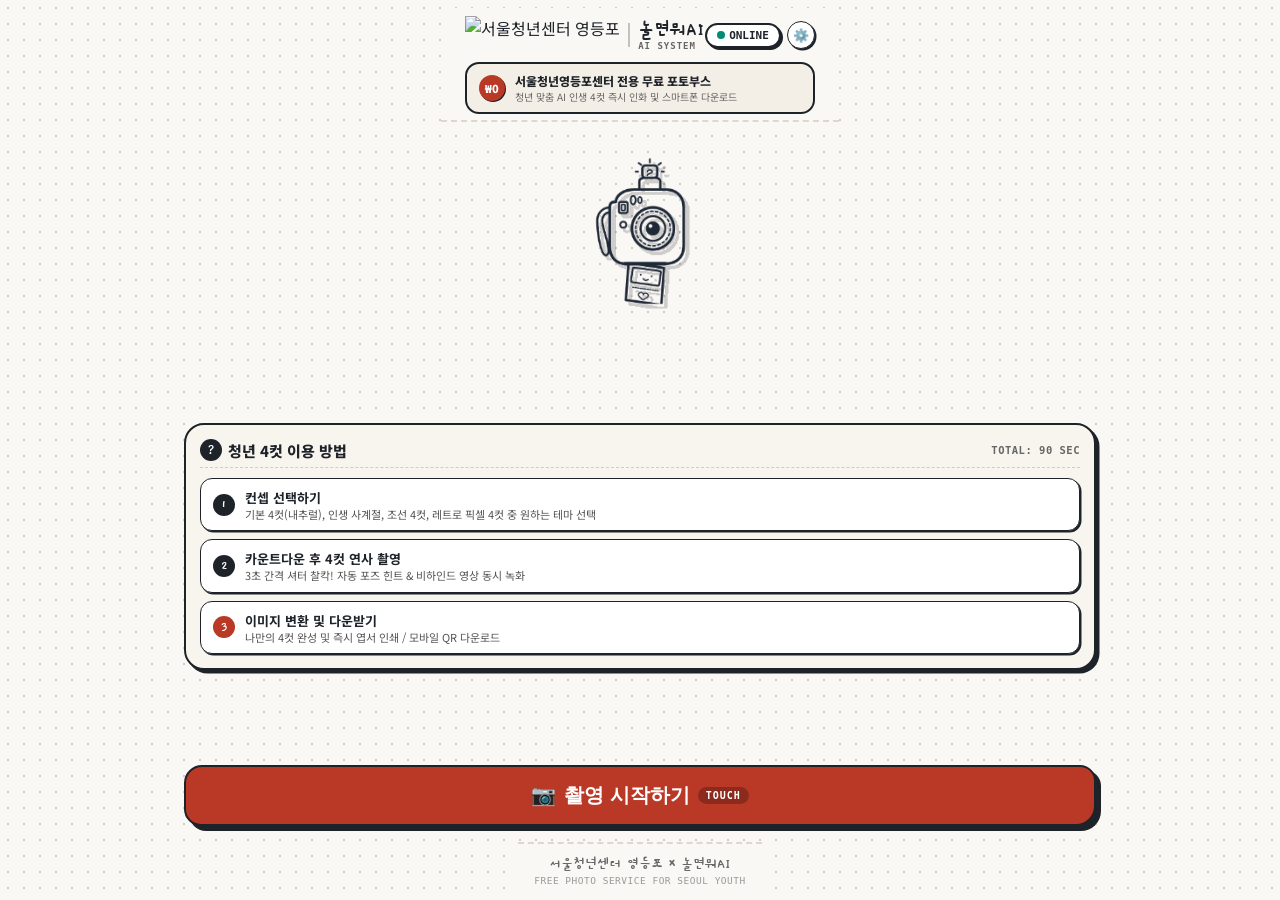
==== commit 5db11eaa: "fix: add resolveMediaUrl function, optimize tablet landscape UI" ====
--- a/vercel-frontend/index.html
+++ b/vercel-frontend/index.html
@@ -932,6 +932,37 @@
        자바스크립트 비즈니스 로직 & 인터랙션
        ========================================== -->
   <script>
+    // ==========================================
+    // API 백엔드 URL 및 헤더 헬퍼 함수 (Vercel 전용)
+    // ==========================================
+    const DEFAULT_BACKEND_URL = 'https://seducing-issue-overflow.ngrok-free.dev';
+
+    function getApiBaseUrl() {
+      return localStorage.getItem('fourcuts_backend_url') || DEFAULT_BACKEND_URL;
+    }
+
+    function setApiBaseUrl(url) {
+      localStorage.setItem('fourcuts_backend_url', url);
+    }
+
+    function getApiHeaders(extra = {}) {
+      return {
+        'ngrok-skip-browser-warning': 'true',
+        ...extra
+      };
+    }
+
+    // 상대 URL을 ngrok 백엔드 절대 URL로 변환
+    function resolveMediaUrl(url) {
+      if (!url) return '';
+      // 이미 절대 URL(http/https/data:)이면 그대로 반환
+      if (url.startsWith('http') || url.startsWith('data:') || url.startsWith('blob:')) return url;
+      // 상대 URL이면 백엔드 기본 URL을 붙여서 절대 URL로 변환
+      const base = getApiBaseUrl().replace(/\/$/, '');
+      const path = url.startsWith('/') ? url : '/' + url;
+      return base + path;
+    }
+
     // 전역 상태 변수
     let currentScreen = 'screen-home';
     let selectedStyle = 'time_travel'; // 기본값: 인생 사계절 (연령 변환)
--- a/vercel-frontend/style.css
+++ b/vercel-frontend/style.css
@@ -78,6 +78,14 @@
   }
 }
 
+/* 태블릿 가로 모드: 전체 화면 활용 키오스크 레이아웃 */
+@media (min-width: 900px) and (orientation: landscape) {
+  body {
+    padding: 0;
+    overflow: hidden;
+  }
+}
+
 /* 3. 모바일/태블릿 키오스크 메인 컨테이너 */
 .app-container {
   width: 100%;
@@ -104,6 +112,24 @@
     height: 880px;
     min-height: 880px;
     margin: 0 auto;
+  }
+}
+
+/* 태블릿 가로 모드: 컨테이너를 전체 화면으로 확장 */
+@media (min-width: 900px) and (orientation: landscape) {
+  .app-container {
+    max-width: 100%;
+    width: 100%;
+    height: 100vh;
+    height: 100dvh;
+    max-height: 100vh;
+    max-height: 100dvh;
+    min-height: 100vh;
+    min-height: 100dvh;
+    border: none;
+    border-radius: 0;
+    box-shadow: none;
+    margin: 0;
   }
 }
 
@@ -1953,3 +1979,151 @@
 }
 .diag-label { color: #666; }
 .diag-val { font-weight: 700; color: var(--ink-black); }
+
+/* ============================================
+   태블릿 가로(Landscape) 모드 전용 반응형 스타일
+   ============================================ */
+@media (min-width: 900px) and (orientation: landscape) {
+
+  /* 화면 내부 스크롤 영역 - 전체 활용 */
+  .screen {
+    align-items: center;
+    justify-content: flex-start;
+    padding-top: 8px;
+  }
+
+  /* 각 화면의 main 콘텐츠 영역 확장 */
+  .screen > main,
+  .screen > .screen-body {
+    width: 100%;
+    max-width: 960px;
+    margin: 0 auto;
+    padding-left: 24px;
+    padding-right: 24px;
+  }
+
+  /* 홈 화면: 중앙 정렬 및 확대 */
+  .hero-camera-doodle img {
+    max-width: 280px;
+  }
+
+  .hero-title-hand {
+    font-size: 38px !important;
+  }
+
+  .hero-subtitle-line {
+    font-size: 16px !important;
+  }
+
+  .doodle-btn-primary {
+    max-width: 600px;
+    margin-left: auto;
+    margin-right: auto;
+  }
+
+  /* 컨셉 선택 캐러셀: 태블릿에서 더 넓게 */
+  .carousel-item {
+    min-width: 360px;
+  }
+
+  /* 촬영 화면: 웹캠 영역 확대 */
+  .webcam-container,
+  .webcam-preview-box {
+    max-width: 640px;
+    max-height: 420px;
+    margin: 0 auto;
+  }
+
+  #webcam-preview {
+    max-height: 420px;
+  }
+
+  /* 결과 화면: 가로 레이아웃으로 변경 */
+  #screen-result > main {
+    display: flex;
+    flex-direction: row;
+    align-items: flex-start;
+    justify-content: center;
+    gap: 32px;
+    flex-wrap: nowrap;
+    padding-top: 12px;
+  }
+
+  /* 포토 스트립 카드 - 가로 모드에서 크게 */
+  .photo-strip-preview-card {
+    width: 320px;
+    min-width: 320px;
+    flex-shrink: 0;
+    transform: rotate(0deg);
+  }
+
+  .photo-strip-preview-card img {
+    border-radius: 10px;
+  }
+
+  /* 결과 화면 하단 요소들 */
+  #screen-result .frame-color-btn {
+    width: 32px !important;
+    height: 32px !important;
+  }
+
+  /* QR/완료 화면: 가로 2컬럼 */
+  #screen-finish > main {
+    display: flex;
+    flex-direction: row;
+    align-items: flex-start;
+    justify-content: center;
+    gap: 32px;
+    flex-wrap: nowrap;
+    padding-top: 12px;
+  }
+
+  .qr-mobile-download-card {
+    max-width: 420px;
+    min-width: 360px;
+  }
+
+  /* 헤더/스텝 바 가로 모드 최적화 */
+  .app-header {
+    padding: 8px 24px 6px;
+  }
+
+  .step-progress-bar {
+    max-width: 700px;
+    margin: 0 auto;
+  }
+
+  /* 촬영 컷 박스 가로 배치 */
+  .strip-cut-boxes {
+    gap: 12px;
+    justify-content: center;
+  }
+
+  .strip-cut-box {
+    width: 80px;
+    height: 80px;
+  }
+
+  /* 카운트다운 오버레이 */
+  .countdown-doodle-overlay .countdown-doodle-num {
+    font-size: 120px;
+  }
+
+  /* 로딩 오버레이 */
+  .loading-doodle-card {
+    max-width: 540px;
+    padding: 32px;
+  }
+
+  /* 버튼들 가로 모드에서 적절한 크기 */
+  .btn-confirm-concept,
+  .btn-finish-home {
+    max-width: 500px;
+    margin-left: auto;
+    margin-right: auto;
+  }
+
+  .btn-finish-dual {
+    min-width: 200px;
+  }
+}
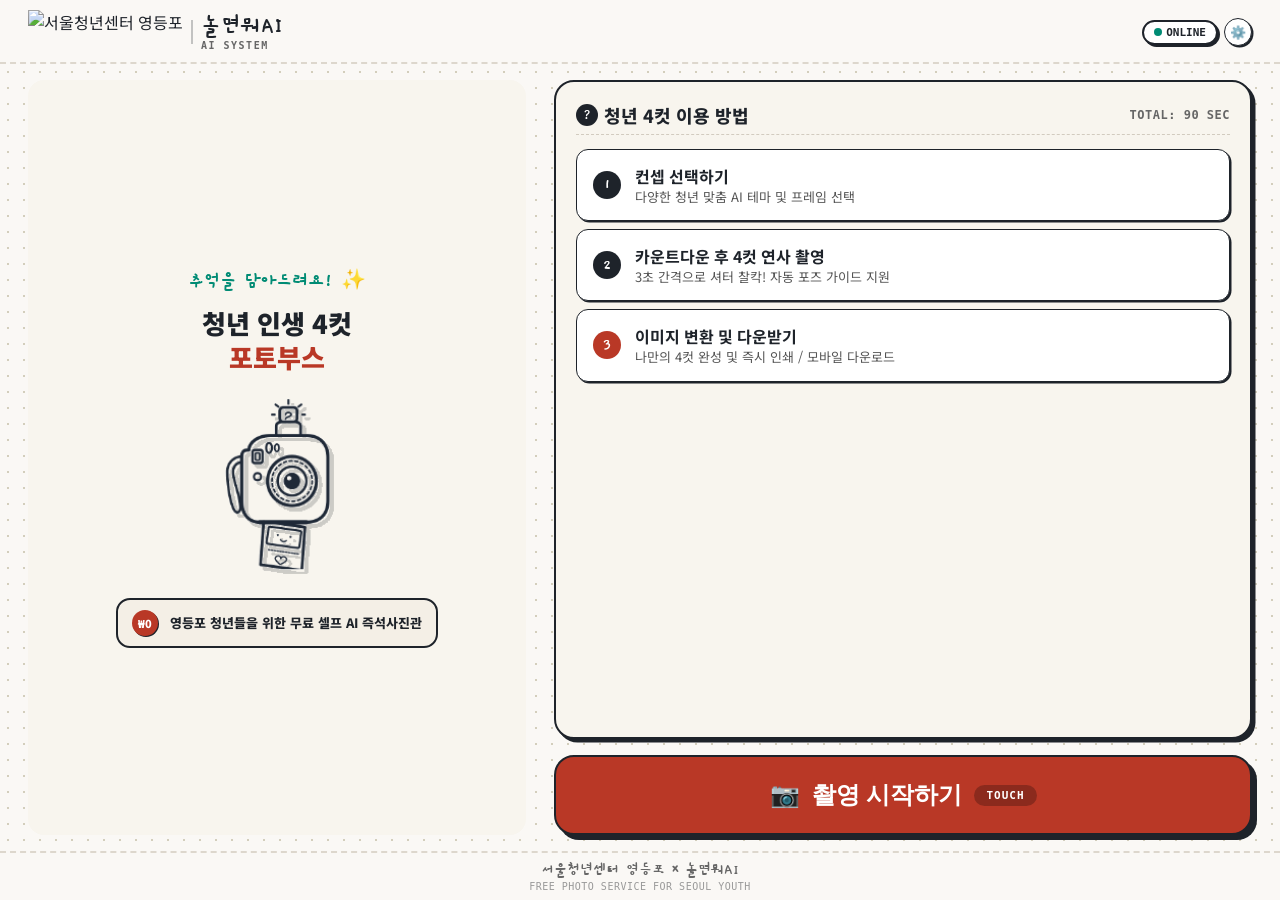
==== commit 172a3ec6: "feat: Tablet landscape UX/UI update, studio beauty retouching prompt, account bypass download, bat l" ====
--- a/vercel-frontend/index.html
+++ b/vercel-frontend/index.html
@@ -72,65 +72,71 @@
             <button id="btn-open-diagnostics" class="btn-mini-diag" title="현장 네트워크 & IoT 연동 상태 진단">⚙️</button>
           </div>
         </div>
-
-        <!-- ₩0 서울청년영등포센터 전용 혜택 배지 -->
-        <div class="service-free-badge" style="margin-top:8px;">
-          <div class="free-circle">₩0</div>
-          <div style="display:flex; flex-direction:column;">
-            <span style="font-size:12px; font-weight:800; color:var(--ink-black);">서울청년영등포센터 전용 무료 포토부스</span>
-            <span style="font-size:10px; color:#666;">청년 맞춤 AI 인생 4컷 즉시 인화 및 스마트폰 다운로드</span>
-          </div>
-        </div>
       </header>
 
       <!-- 홈 본문 콘텐츠 -->
       <main class="home-content">
-        <!-- 중앙 카메라 두들 일러스트 (stitch_4 4_1 레퍼런스 일치 및 로컬 영구 로드 보장) -->
-        <div class="home-illustration-wrap" style="display:flex; justify-content:center; align-items:center; margin: 8px 0 12px 0;">
-          <img src="./camera_doodle.png" alt="Camera Doodle" class="camera-doodle-svg" style="width: 154px; height: 154px; object-fit: contain;">
-        </div>
-
-        <!-- 3단계 이용 가이드 카드 -->
-        <div class="home-guide-card">
-          <div class="guide-card-header">
-            <div class="guide-title-group">
-              <span class="q-mark-circle">?</span>
-              <h2 class="guide-header-title">청년 4컷 이용 방법</h2>
-            </div>
-            <span class="guide-time-tag">TOTAL: 90 SEC</span>
-          </div>
-
-          <div class="guide-steps-list">
-            <div class="guide-step-item">
-              <span class="step-num-circle">1</span>
-              <div class="step-text-wrap">
-                <span class="step-item-title">컨셉 선택하기</span>
-                <span class="step-item-desc">기본 4컷(내추럴), 인생 사계절, 조선 4컷, 레트로 픽셀 4컷 중 원하는 테마 선택</span>
-              </div>
-            </div>
-            <div class="guide-step-item">
-              <span class="step-num-circle">2</span>
-              <div class="step-text-wrap">
-                <span class="step-item-title">카운트다운 후 4컷 연사 촬영</span>
-                <span class="step-item-desc">3초 간격 셔터 찰칵! 자동 포즈 힌트 & 비하인드 영상 동시 녹화</span>
-              </div>
-            </div>
-            <div class="guide-step-item">
-              <span class="step-num-circle active">3</span>
-              <div class="step-text-wrap">
-                <span class="step-item-title">이미지 변환 및 다운받기</span>
-                <span class="step-item-desc">나만의 4컷 완성 및 즉시 엽서 인쇄 / 모바일 QR 다운로드</span>
-              </div>
-            </div>
-          </div>
-        </div>
-
-        <!-- 메인 CTA 촬영 시작하기 버튼 -->
-        <button id="btn-start" class="doodle-btn btn-start-hero" type="button">
-          <span>📷</span>
-          <span>촬영 시작하기</span>
-          <span class="touch-badge">TOUCH</span>
-        </button>
+        <!-- 좌측: 타이틀 & 일러스트 (태블릿에서 col 5) -->
+        <div class="home-left-col">
+          <span style="font-family:var(--font-hand); font-size:20px; color:var(--point-teal); font-weight:700;">추억을 담아드려요! ✨</span>
+          <h1 style="font-size:26px; font-weight:900; color:var(--ink-black); line-height:1.3;">청년 인생 4컷<br><span style="color:var(--point-red);">포토부스</span></h1>
+          <!-- 중앙 카메라 두들 일러스트 -->
+          <div class="home-illustration-wrap" style="display:flex; justify-content:center; align-items:center; margin: 8px 0 12px 0;">
+            <img src="./camera_doodle.png" alt="Camera Doodle" class="camera-doodle-svg" style="width: 154px; height: 154px; object-fit: contain;">
+          </div>
+          <!-- ₩0 서비스 소개 (태블릿에서 좌측 하단) -->
+          <div class="service-free-badge" style="margin-top:0;">
+            <div class="free-circle">₩0</div>
+            <div style="display:flex; flex-direction:column;">
+              <span style="font-size:12px; font-weight:800; color:var(--ink-black);">영등포 청년들을 위한 무료 셀프 AI 즉석사진관</span>
+            </div>
+          </div>
+        </div>
+
+        <!-- 우측: 가이드 & CTA (태블릿에서 col 7) -->
+        <div class="home-right-col">
+          <!-- 3단계 이용 가이드 카드 -->
+          <div class="home-guide-card">
+            <div class="guide-card-header">
+              <div class="guide-title-group">
+                <span class="q-mark-circle">?</span>
+                <h2 class="guide-header-title">청년 4컷 이용 방법</h2>
+              </div>
+              <span class="guide-time-tag">TOTAL: 90 SEC</span>
+            </div>
+
+            <div class="guide-steps-list">
+              <div class="guide-step-item">
+                <span class="step-num-circle">1</span>
+                <div class="step-text-wrap">
+                  <span class="step-item-title">컨셉 선택하기</span>
+                  <span class="step-item-desc">다양한 청년 맞춤 AI 테마 및 프레임 선택</span>
+                </div>
+              </div>
+              <div class="guide-step-item">
+                <span class="step-num-circle">2</span>
+                <div class="step-text-wrap">
+                  <span class="step-item-title">카운트다운 후 4컷 연사 촬영</span>
+                  <span class="step-item-desc">3초 간격으로 셔터 찰칵! 자동 포즈 가이드 지원</span>
+                </div>
+              </div>
+              <div class="guide-step-item">
+                <span class="step-num-circle active">3</span>
+                <div class="step-text-wrap">
+                  <span class="step-item-title">이미지 변환 및 다운받기</span>
+                  <span class="step-item-desc">나만의 4컷 완성 및 즉시 인쇄 / 모바일 다운로드</span>
+                </div>
+              </div>
+            </div>
+          </div>
+
+          <!-- 메인 CTA 촬영 시작하기 버튼 -->
+          <button id="btn-start" class="doodle-btn btn-start-hero" type="button">
+            <span>📷</span>
+            <span>촬영 시작하기</span>
+            <span class="touch-badge">TOUCH</span>
+          </button>
+        </div>
       </main>
 
       <!-- 푸터 -->
@@ -155,6 +161,9 @@
             </div>
           </div>
           <div style="display:flex; align-items:center; gap:8px;">
+            <button class="btn-header-back" type="button" onclick="handleGlobalBack('screen-filter')">
+              <span>‹ 뒤로</span>
+            </button>
             <button id="btn-open-server-cfg" class="doodle-pill" style="cursor:pointer; background:#EFF6FF; border:1.5px solid var(--ink-black); font-size:11px; font-weight:800; display:flex; align-items:center; gap:4px; padding:4px 10px;">
               <span>🌐</span>
               <span id="header-conn-text">서버 연동</span>
@@ -263,22 +272,22 @@
             <div class="slide-photo-grid">
               <div class="photo-cell" style="background-color:#FEE2E2;">
                 <span class="cell-emoji">👑</span>
-                <span class="cell-label" style="color:#881337;">01 왕</span>
+                <span class="cell-label" style="color:#881337;">왕</span>
                 <span class="cell-sub" style="color:#B91C1C;">위엄 가득 곤룡포</span>
               </div>
               <div class="photo-cell" style="background-color:#E0F2FE;">
                 <span class="cell-emoji">📜</span>
-                <span class="cell-label" style="color:#0C4A6E;">02 양반</span>
+                <span class="cell-label" style="color:#0C4A6E;">양반</span>
                 <span class="cell-sub" style="color:#0369A1;">풍류 흑립과 도포</span>
               </div>
               <div class="photo-cell" style="background-color:#FEF3C7;">
                 <span class="cell-emoji">🎒</span>
-                <span class="cell-label" style="color:#78350F;">03 보부상</span>
+                <span class="cell-label" style="color:#78350F;">보부상</span>
                 <span class="cell-sub" style="color:#B45309;">팔도 패랭이 봇짐</span>
               </div>
               <div class="photo-cell" style="background-color:#F5F5F4;">
                 <span class="cell-emoji">🌾</span>
-                <span class="cell-label" style="color:#292524;">04 노비</span>
+                <span class="cell-label" style="color:#292524;">노비</span>
                 <span class="cell-sub" style="color:#57534E;">정겨운 삼베옷과 짚신</span>
               </div>
             </div>
@@ -300,22 +309,22 @@
             <div class="slide-photo-grid">
               <div class="photo-cell" style="background-color:#F5F3FF;">
                 <span class="cell-emoji">🕹️</span>
-                <span class="cell-label" style="color:#5B21B6;">01 픽셀 변환</span>
+                <span class="cell-label" style="color:#5B21B6;">픽셀 변환</span>
                 <span class="cell-sub" style="color:#7C3AED;">도트 스튜디오</span>
               </div>
               <div class="photo-cell" style="background-color:#FEF3C7;">
                 <span class="cell-emoji">🎆</span>
-                <span class="cell-label" style="color:#92400E;">02 불꽃축제</span>
+                <span class="cell-label" style="color:#92400E;">불꽃축제</span>
                 <span class="cell-sub" style="color:#B45309;">한강 불꽃 야경</span>
               </div>
               <div class="photo-cell" style="background-color:#DCFCE7;">
                 <span class="cell-emoji">📚</span>
-                <span class="cell-label" style="color:#166534;">03 청년센터내부</span>
+                <span class="cell-label" style="color:#166534;">청년센터내부</span>
                 <span class="cell-sub" style="color:#15803D;">서가 라운지 마루</span>
               </div>
               <div class="photo-cell" style="background-color:#CCFBF1;">
                 <span class="cell-emoji">🚪</span>
-                <span class="cell-label" style="color:#115E59;">04 청년센터외부</span>
+                <span class="cell-label" style="color:#115E59;">청년센터외부</span>
                 <span class="cell-sub" style="color:#0F766E;">시그니처 민트 로비</span>
               </div>
             </div>
@@ -337,22 +346,22 @@
             <div class="slide-photo-grid">
               <div class="photo-cell" style="background-color:#F8FAFC;">
                 <span class="cell-emoji">📷</span>
-                <span class="cell-label" style="color:#1E293B;">01 맑은 톤</span>
+                <span class="cell-label" style="color:#1E293B;">맑은 톤</span>
                 <span class="cell-sub" style="color:#64748B;">화이트밸런스 보정</span>
               </div>
               <div class="photo-cell" style="background-color:#F0FDF4;">
                 <span class="cell-emoji">✨</span>
-                <span class="cell-label" style="color:#166534;">02 생기 피부</span>
+                <span class="cell-label" style="color:#166534;">생기 피부</span>
                 <span class="cell-sub" style="color:#15803D;">자연스러운 피부결</span>
               </div>
               <div class="photo-cell" style="background-color:#EFF6FF;">
                 <span class="cell-emoji">🎞️</span>
-                <span class="cell-label" style="color:#1E40AF;">03 소프트 쉐도우</span>
+                <span class="cell-label" style="color:#1E40AF;">소프트 쉐도우</span>
                 <span class="cell-sub" style="color:#2563EB;">부드러운 명암비</span>
               </div>
               <div class="photo-cell" style="background-color:#FFFBEB;">
                 <span class="cell-emoji">💖</span>
-                <span class="cell-label" style="color:#92400E;">04 웜 톤 완성</span>
+                <span class="cell-label" style="color:#92400E;">웜 톤 완성</span>
                 <span class="cell-sub" style="color:#B45309;">스튜디오 인화 퀄리티</span>
               </div>
             </div>
@@ -403,9 +412,14 @@
               <span class="brand-sub-mono">AI SYSTEM</span>
             </div>
           </div>
-          <div class="doodle-pill status-badge-online">
-            <span class="pulse-dot-red"></span>
-            <span>REC LIVE</span>
+          <div style="display:flex; align-items:center; gap:8px;">
+            <button class="btn-header-back" type="button" onclick="handleGlobalBack('screen-shoot')">
+              <span>‹ 뒤로</span>
+            </button>
+            <div class="doodle-pill status-badge-online">
+              <span class="pulse-dot-red"></span>
+              <span>REC LIVE</span>
+            </div>
           </div>
         </div>
 
@@ -415,18 +429,20 @@
             <span class="step-tag-pill">STEP 2</span>
             <span class="step-banner-title">4컷 연사 촬영 중</span>
           </div>
-          <span class="step-banner-sub">| 3초 간격 셔터 찰칵!</span>
+          <span class="step-banner-sub" id="shoot-banner-timer-sub">| 7초 간격 셔터 찰칵!</span>
         </div>
       </header>
 
       <!-- 촬영 부스 메인 뷰 -->
       <main class="shoot-content">
+        <!-- 좌측: 라이브 뷰파인더 (태블릿에서 col-span-8) -->
+        <div class="shoot-left-col">
         <div class="viewfinder-outer-box">
           <!-- 뷰파인더 상단 메타 헤더 -->
           <div class="viewfinder-top-meta">
             <div class="cam-name-tag">
               <span class="cam-red-dot"></span>
-              <span>CAM 01 // EYE LEVEL</span>
+              <span>CAM // EYE LEVEL HIGH RESOLUTION</span>
             </div>
             <div id="shoot-current-theme-tag" class="current-theme-pill">
               👑 조선 4컷 (신분 변신)
@@ -453,10 +469,10 @@
               </div>
             </div>
 
-            <!-- 대형 3초 카운트다운 펄스 뱃지 -->
+            <!-- 대형 카운트다운 펄스 뱃지 (7초 / 10초) -->
             <div class="countdown-badge-wrap">
               <div class="countdown-circle">
-                <span id="countdown-display-num" class="countdown-num-text">3</span>
+                <span id="countdown-display-num" class="countdown-num-text">7</span>
               </div>
               <span id="countdown-hint-text" class="countdown-sub-hint">초 뒤 찰칵!</span>
             </div>
@@ -469,6 +485,19 @@
 
             <!-- 셔터 플래시 효과 레이어 -->
             <div id="flash-effect" class="flash-screen"></div>
+          </div>
+        </div>
+        </div>
+
+        <!-- 우측: 진행도 + 팁 + 버튼 (태블릿에서 col-span-4) -->
+        <div class="shoot-right-col">
+          <!-- 촬영 타이머 선택 (7초 / 10초) -->
+          <div class="shoot-timer-selector-card">
+            <span class="shoot-timer-label">⏱️ 촬영 타이머</span>
+            <div class="shoot-timer-btn-group">
+              <button type="button" class="timer-opt-btn active" data-time="7" onclick="selectShootTimer(7)">7초 (권장)</button>
+              <button type="button" class="timer-opt-btn" data-time="10" onclick="selectShootTimer(10)">10초 (여유)</button>
+            </div>
           </div>
 
           <!-- 4컷 진행도 비주얼 스트립 -->
@@ -478,7 +507,7 @@
                 <span class="strip-count-title">촬영 진행도</span>
                 <span id="shoot-counter-badge" class="strip-count-highlight">(1 / 4 CUT)</span>
               </div>
-              <span id="shoot-cut-guide" class="strip-sub-text">각 컷마다 3초씩 여유롭게 촬영돼요!</span>
+              <span id="shoot-cut-guide" class="strip-sub-text">각 컷마다 7초씩 촬영돼요!</span>
             </div>
 
             <div class="strip-boxes-grid">
@@ -504,24 +533,26 @@
               </div>
             </div>
           </div>
-        </div>
-
-        <!-- 포즈 & 카메라 꿀팁 스티커 노트 -->
-        <div class="tip-sticker-note">
-          <div class="tip-sticker-icon">👀</div>
-          <div class="tip-sticker-content">
-            <div class="tip-title-row">
-              <span>촬영 꿀팁</span>
-              <span class="tip-pill-tag">시선은 상단 렌즈로!</span>
-            </div>
-            <p class="tip-desc-text">화면 가운데 카메라 렌즈를 바라보시면 자연스러운 시선 처리가 완성됩니다.</p>
-          </div>
-        </div>
-
-        <!-- 하단 연사 시작 버튼 -->
-        <button id="btn-manual-trigger" class="doodle-btn doodle-btn-primary" style="width:100%; padding:14px; font-size:17px; font-weight:900;" type="button">
-          <span>🚀 4컷 연사 시작 (카운트다운 ON)</span>
-        </button>
+
+          <!-- 포즈 & 카메라 꿀팁 스티커 노트 -->
+          <div class="tip-sticker-note">
+            <div class="tip-sticker-icon">👀</div>
+            <div class="tip-sticker-content">
+              <div class="tip-title-row">
+                <span>촬영 꿀팁</span>
+                <span class="tip-pill-tag">시선은 상단 렌즈로!</span>
+              </div>
+              <p class="tip-desc-text">화면 가운데 렌즈를 바라보면 자연스러운 시선 처리가 완성됩니다.</p>
+            </div>
+          </div>
+
+          <!-- 하단 액션 버튼 -->
+          <div style="display:flex; flex-direction:column; gap:8px;">
+            <button id="btn-manual-trigger" class="doodle-btn doodle-btn-primary" style="width:100%; padding:14px; font-size:17px; font-weight:900;" type="button">
+              <span>📷 지금 바로 촬영 (수동 셔터)</span>
+            </button>
+          </div>
+        </div>
       </main>
     </section>
 
@@ -539,9 +570,14 @@
               <span class="brand-sub-mono">AI SYSTEM</span>
             </div>
           </div>
-          <div class="doodle-pill status-badge-online">
-            <span class="pulse-dot"></span>
-            <span>CHECK</span>
+          <div style="display:flex; align-items:center; gap:8px;">
+            <button class="btn-header-back" type="button" onclick="handleGlobalBack('screen-select')">
+              <span>‹ 뒤로</span>
+            </button>
+            <div class="doodle-pill status-badge-online">
+              <span class="pulse-dot"></span>
+              <span>CHECK</span>
+            </div>
           </div>
         </div>
 
@@ -600,9 +636,14 @@
               <span class="brand-sub-mono">AI SYSTEM</span>
             </div>
           </div>
-          <div class="doodle-pill status-badge-online">
-            <span class="pulse-dot"></span>
-            <span>COMPLETE</span>
+          <div style="display:flex; align-items:center; gap:8px;">
+            <button class="btn-header-back" type="button" onclick="handleGlobalBack('screen-result')">
+              <span>‹ 뒤로</span>
+            </button>
+            <div class="doodle-pill status-badge-online">
+              <span class="pulse-dot"></span>
+              <span>COMPLETE</span>
+            </div>
           </div>
         </div>
 
@@ -628,9 +669,6 @@
 
         <!-- 4-Cut Realistic Paper Strip 카드 프리뷰 -->
         <article class="photo-strip-preview-card" id="photo-strip-card">
-          <div class="stamp-tag-top">최종 인화본 ✨</div>
-          <div class="stamp-seal-right">通</div>
-
           <!-- 실제 프레임 이미지 렌더링 영역 -->
           <div class="strip-single-img-wrap">
             <img id="ai-frame-preview" src="" alt="AI 4컷 프레임">
@@ -661,13 +699,12 @@
           </footer>
         </article>
 
-        <!-- 프레임 컬러 변경 팔레트 -->
-        <div style="display:flex; justify-content:center; align-items:center; gap:10px; margin-top:4px;">
+        <!-- 프레임 컬러 변경 팔레트 (화이트 단일) -->
+        <div style="display:flex; justify-content:center; align-items:center; gap:8px; margin-top:4px;">
           <span style="font-size:12px; font-weight:800; color:#1E232A;">프레임 테두리:</span>
-          <button class="doodle-pill frame-color-btn active" style="width:24px; height:24px; background-color:#FFFDF9; border:2.5px solid #1E232A; box-shadow:0 0 0 2.5px #1E232A; cursor:pointer; transition:all 0.15s;" onclick="changeStripColor('#FFFDF9', '#1E232A', this)" title="클래식 크림"></button>
-          <button class="doodle-pill frame-color-btn" style="width:24px; height:24px; background-color:#222222; border:2px solid #555; cursor:pointer; transition:all 0.15s;" onclick="changeStripColor('#222222', '#FFFFFF', this)" title="먹물 블랙"></button>
-          <button class="doodle-pill frame-color-btn" style="width:24px; height:24px; background-color:#8F291D; border:2px solid #555; cursor:pointer; transition:all 0.15s;" onclick="changeStripColor('#8F291D', '#FFFFFF', this)" title="단청 레드"></button>
-          <button class="doodle-pill frame-color-btn" style="width:24px; height:24px; background-color:#152E55; border:2px solid #555; cursor:pointer; transition:all 0.15s;" onclick="changeStripColor('#152E55', '#FFFFFF', this)" title="클래식 네이비"></button>
+          <button class="doodle-pill frame-color-btn active" style="padding:4px 12px; background-color:#FFFFFF; border:2px solid #1E232A; box-shadow:2px 2px 0px #1E232A; font-size:11.5px; font-weight:900; cursor:pointer;" onclick="changeStripColor('#FFFFFF', '#1E232A', this)" title="화이트">
+            ⚪ 화이트 (기본)
+          </button>
         </div>
 
         <button id="btn-to-finish" class="doodle-btn doodle-btn-primary" style="width:100%; padding:13px; font-size:15px; font-weight:900;" type="button">
@@ -690,9 +727,14 @@
               <span class="brand-sub-mono">AI SYSTEM</span>
             </div>
           </div>
-          <div class="doodle-pill status-badge-online">
-            <span class="pulse-dot"></span>
-            <span>COMPLETE</span>
+          <div style="display:flex; align-items:center; gap:8px;">
+            <button class="btn-header-back" type="button" onclick="handleGlobalBack('screen-finish')">
+              <span>‹ 뒤로</span>
+            </button>
+            <div class="doodle-pill status-badge-online">
+              <span class="pulse-dot"></span>
+              <span>COMPLETE</span>
+            </div>
           </div>
         </div>
 
@@ -706,60 +748,78 @@
       </header>
 
       <main class="finish-content">
-        <!-- 2열 미디어 (사진 + 2배속 비하인드 동영상) -->
-        <div class="finish-media-grid">
-          <div class="finish-media-box" id="btn-thumb-preview-card" title="클릭하면 큰 화면으로 다시 봅니다">
-            <div class="finish-box-header">
-              <span>📸 4컷 완성본</span>
-              <span style="font-size:9.5px; color:#008B74;">(크게보기 🔍)</span>
-            </div>
-            <div class="thumb-crop-box">
-              <img id="kiosk-finish-thumb" src="" alt="4컷 완성본">
-            </div>
-          </div>
-
-          <div class="finish-media-box">
-            <div class="finish-box-header">
-              <span>⚡ 2배속 비하인드</span>
-              <span style="font-size:9.5px; color:#B93826;">REC</span>
-            </div>
-            <div class="thumb-crop-box">
-              <video id="kiosk-behind-video" controls loop autoplay muted playsinline preload="auto">
-                <source id="kiosk-video-source" src="" type="video/mp4">
-              </video>
-            </div>
-          </div>
-        </div>
-
-        <!-- 모바일 즉시 다운로드 QR 카드 -->
-        <div class="qr-mobile-download-card">
-          <span class="qr-top-del-tag">다운로드 즉시 파기 (미다운로드 시 24h)</span>
-          <div class="qr-frame-box">
-            <img id="qr-code-img" src="" alt="모바일 다운로드 QR 코드">
-          </div>
-          <div class="qr-desc-col">
-            <h3 class="qr-headline">📱 모바일 즉시 다운로드</h3>
-            <p class="qr-body-text">
-              스마트폰 기본 카메라로 <strong>QR 코드를 비추면</strong><br>
-              <strong>고화질 4컷 사진</strong>과 <strong>2배속 영상</strong>을 즉시 무료로 소장하실 수 있습니다.<br>
-              <span style="font-size:0.75rem; color:#64748B;">🔒 다운로드 즉시 클라우드 및 서버에서 안전하게 영구 파기됩니다.</span>
-            </p>
-          </div>
-        </div>
-
-        <!-- 하단 액션 버튼들 -->
-        <div class="finish-action-panel">
-          <div class="finish-dual-row">
-            <button id="btn-back-to-result" class="doodle-btn doodle-btn-secondary btn-finish-dual" type="button">
-              <span>◀ 4컷 다시보기</span>
+        <!-- 좌측: 미디어 프리뷰 (태블릿에서 col 5) -->
+        <div class="finish-left-col">
+          <!-- 2열 미디어 (사진 + 2배속 비하인드 동영상) -->
+          <div class="finish-media-grid">
+            <div class="finish-media-box" id="btn-thumb-preview-card" title="클릭하면 큰 화면으로 다시 봅니다">
+              <div class="finish-box-header">
+                <span>📸 4컷 완성본</span>
+                <span style="font-size:9.5px; color:#008B74;">(크게보기 🔍)</span>
+              </div>
+              <div class="thumb-crop-box">
+                <img id="kiosk-finish-thumb" src="" alt="4컷 완성본">
+              </div>
+            </div>
+
+            <div class="finish-media-box">
+              <div class="finish-box-header">
+                <span>⚡ 2배속 비하인드</span>
+                <span style="font-size:9.5px; color:#B93826;">REC</span>
+              </div>
+              <div class="thumb-crop-box">
+                <video id="kiosk-behind-video" controls loop autoplay muted playsinline preload="auto">
+                  <source id="kiosk-video-source" src="" type="video/mp4">
+                </video>
+              </div>
+            </div>
+          </div>
+        </div>
+
+        <!-- 우측: QR 다운로드 & 완료 (태블릿에서 col 7) -->
+        <div class="finish-right-col">
+          <!-- 완료 타이틀 -->
+          <div>
+            <div style="display:inline-flex; align-items:center; gap:6px; padding:4px 12px; background:#FEF3C7; border:2px solid var(--ink-black); border-radius:9999px; font-size:12px; font-weight:800; box-shadow:var(--shadow-sm); margin-bottom:8px;">
+              <span>🎉</span>
+              <span>영등포 청년 포토부스 AI 생성 완료</span>
+            </div>
+            <h2 style="font-size:22px; font-weight:900; color:var(--ink-black); line-height:1.35;">나만의 특별한 <span style="color:var(--point-red); text-decoration:underline wavy var(--point-yellow); text-underline-offset:4px;">4컷</span>이 성공적으로 완성되었습니다! ✨</h2>
+          </div>
+
+          <!-- 모바일 즉시 다운로드 QR 카드 -->
+          <div class="qr-mobile-download-card">
+            <span class="qr-top-del-tag">24시간 후 자동 영구 삭제</span>
+            <div class="qr-frame-box">
+              <img id="qr-code-img" src="" alt="모바일 다운로드 QR 코드">
+            </div>
+            <div class="qr-desc-col">
+              <h3 class="qr-headline">📱 모바일 즉시 다운로드</h3>
+              <p class="qr-body-text">
+                스마트폰의 <strong>기본 카메라 앱</strong>을 켜서 QR코드를 비추면
+                <strong>고화질 원본 사진(JPG)</strong>과 <strong>움직이는 숏폼 GIF</strong>를 휴대폰에 즉시 무료로 저장할 수 있습니다.
+              </p>
+              <div style="display:flex; flex-wrap:wrap; gap:6px; margin-top:6px;">
+                <span style="padding:2px 8px; background:#F0FDF4; color:#166534; font-size:11px; font-weight:700; border-radius:4px; border:1px solid #BBF7D0;">4컷 분할본 & 개별컷</span>
+                <span style="padding:2px 8px; background:#EFF6FF; color:#1E40AF; font-size:11px; font-weight:700; border-radius:4px; border:1px solid #BFDBFE;">움직이는 GIF 영상</span>
+              </div>
+            </div>
+          </div>
+
+          <!-- 하단 액션 버튼들 -->
+          <div class="finish-action-panel">
+            <div class="finish-dual-row">
+              <button id="btn-back-to-result" class="doodle-btn doodle-btn-secondary btn-finish-dual" type="button">
+                <span>◀ 4컷 다시보기</span>
+              </button>
+              <button id="btn-print-modal" class="doodle-btn doodle-btn-primary btn-finish-dual" type="button">
+                <span>🖨️ 엽서 인화 출력</span>
+              </button>
+            </div>
+            <button id="btn-reset-home" class="doodle-btn btn-finish-home" type="button">
+              <span>🔄 완료하고 처음으로 돌아가기</span>
             </button>
-            <button id="btn-print-modal" class="doodle-btn doodle-btn-primary btn-finish-dual" type="button">
-              <span>🖨️ 엽서 인화 출력</span>
-            </button>
-          </div>
-          <button id="btn-reset-home" class="doodle-btn btn-finish-home" type="button">
-            <span>🏠 처음으로 (새로운 촬영 시작)</span>
-          </button>
+          </div>
         </div>
       </main>
     </section>
@@ -975,6 +1035,10 @@
     let isHighQuality = true; // 기본 모델: gpt-image-2 탑재
     let sessionId = "";
     let selectedFrameChoice = 'ai';
+    let shootCountdownSeconds = 7; // 기본 7초 (7초 / 10초 선택 가능)
+    let isShootingCancelled = false;
+    let activeCountdownInterval = null;
+    let savedAiFrameUrl = ''; // AI 변환 프레임 이미지 캐시 (테두리 변경 시 유실 방지)
 
     const conceptList = [
       { style: 'time_travel', sub: '', name: '인생 사계절 (인생 4컷)', badge: '⏳ 인생 4컷' },
@@ -999,6 +1063,54 @@
         target.scrollTop = 0;
         currentScreen = screenId;
       }
+    }
+
+    // 전역 뒤로가기 핸들러
+    function handleGlobalBack(fromScreen) {
+      if (fromScreen === 'screen-filter') {
+        navigateTo('screen-home');
+      } else if (fromScreen === 'screen-shoot') {
+        // 촬영 중지 및 웹캠 리소스 안전 정리
+        isShootingCancelled = true;
+        if (activeCountdownInterval) {
+          clearInterval(activeCountdownInterval);
+          activeCountdownInterval = null;
+        }
+        if (mediaRecorder && mediaRecorder.state === 'recording') {
+          try { mediaRecorder.stop(); } catch(e) {}
+        }
+        if (mediaStream) {
+          mediaStream.getTracks().forEach(t => t.stop());
+          mediaStream = null;
+        }
+        navigateTo('screen-filter');
+      } else if (fromScreen === 'screen-select') {
+        navigateTo('screen-filter');
+      } else if (fromScreen === 'screen-result') {
+        navigateTo('screen-select');
+      } else if (fromScreen === 'screen-finish') {
+        navigateTo('screen-result');
+      } else {
+        navigateTo('screen-home');
+      }
+    }
+
+    // 촬영 타이머 선택 (7초 / 10초)
+    function selectShootTimer(sec) {
+      shootCountdownSeconds = sec;
+      document.querySelectorAll('.timer-opt-btn').forEach(btn => {
+        if (parseInt(btn.dataset.time) === sec) {
+          btn.classList.add('active');
+        } else {
+          btn.classList.remove('active');
+        }
+      });
+      const numEl = document.getElementById('countdown-display-num');
+      if (numEl) numEl.innerText = sec;
+      const subEl = document.getElementById('shoot-banner-timer-sub');
+      if (subEl) subEl.innerText = `| ${sec}초 간격 셔터 찰칵!`;
+      const cutGuide = document.getElementById('shoot-cut-guide');
+      if (cutGuide) cutGuide.innerText = `각 컷마다 ${sec}초씩 촬영돼요!`;
     }
 
     // 토스트 알림 표시
@@ -1222,6 +1334,7 @@
     async function startShootingSequence() {
       capturedBlobs = [];
       sessionId = Math.random().toString(36).substring(2, 10);
+      isShootingCancelled = false;
 
       if (mediaRecorder && mediaRecorder.state === 'inactive') {
         mediaRecorder.start();
@@ -1230,16 +1343,18 @@
       const isJoseon = selectedSubTheme === 'joseon' || selectedStyle === 'joseon';
       const isPixel = selectedSubTheme === 'pixel' || selectedStyle === 'pixel';
       const isBasic = selectedSubTheme === 'basic' || selectedStyle === 'basic';
-      let cutNames = ['1컷: 유년기 (어린 시절)', '2컷: 학창시절 (교복 감성)', '3컷: 현재모습 (빛나는 청춘)', '4컷: 노년기 (온화한 미래)'];
+      let cutNames = ['유년기 (어린 시절)', '학창시절 (교복 감성)', '현재모습 (빛나는 청춘)', '노년기 (온화한 미래)'];
       if (isJoseon) {
-        cutNames = ['1컷: 왕 (위엄 가득 곤룡포)', '2컷: 양반 (풍류 흑립과 도포)', '3컷: 보부상 (팔도 패랭이 봇짐)', '4컷: 노비 (정겨운 삼베옷과 짚신)'];
+        cutNames = ['왕 (위엄 가득 곤룡포)', '양반 (풍류 흑립과 도포)', '보부상 (팔도 패랭이 봇짐)', '노비 (정겨운 삼베옷과 짚신)'];
       } else if (isPixel) {
-        cutNames = ['1컷: 레트로 픽셀 (도트 스튜디오)', '2컷: 영등포 불꽃축제 (한강 야경)', '3컷: 청년센터 내부 (서가 라운지)', '4컷: 청년센터 외부 (시그니처 민트 로비)'];
+        cutNames = ['레트로 픽셀 (도트 스튜디오)', '영등포 불꽃축제 (한강 야경)', '청년센터 내부 (서가 라운지)', '청년센터 외부 (시그니처 민트 로비)'];
       } else if (isBasic) {
-        cutNames = ['1컷: 맑은 화이트밸런스 (내추럴)', '2컷: 생기 있는 피부톤 (원본 보존)', '3컷: 부드러운 명암비 (소프트 톤)', '4컷: 따뜻한 스튜디오 감성 (포토부스)'];
+        cutNames = ['맑은 화이트밸런스 (내추럴)', '생기 있는 피부톤 (원본 보존)', '부드러운 명암비 (소프트 톤)', '따뜻한 스튜디오 감성 (포토부스)'];
       }
 
       for (let cut = 1; cut <= 4; cut++) {
+        if (isShootingCancelled) return;
+
         // 현재 컷 박스 active
         for (let i = 1; i <= 4; i++) {
           const box = document.getElementById(`cut-box-${i}`);
@@ -1262,13 +1377,15 @@
         if (counterBadge) counterBadge.innerText = `(${cut} / 4 CUT)`;
 
         const cutGuide = document.getElementById('shoot-cut-guide');
-        if (cutGuide) cutGuide.innerText = `📸 ${cutNames[cut-1]} 준비 중!`;
-
-        // 3초 카운트다운
-        await runDoodleCountdown(3);
+        if (cutGuide) cutGuide.innerText = `📸 ${cutNames[cut-1]} 준비 중! (${shootCountdownSeconds}초)`;
+
+        // 선택된 시간(7초 또는 10초)으로 카운트다운 실행
+        const ok = await runDoodleCountdown(shootCountdownSeconds);
+        if (!ok || isShootingCancelled) return;
 
         // 셔터 캡처
         const blob = await captureWebcamFrame();
+        if (isShootingCancelled) return;
 
         // 셔터 플래시
         const flash = document.getElementById('flash-effect');
@@ -1293,6 +1410,8 @@
         }).catch(err => console.error('Single cut upload error:', err));
       }
 
+      if (isShootingCancelled) return;
+
       // 모든 컷 완료 처리
       for (let i = 1; i <= 4; i++) {
         const box = document.getElementById(`cut-box-${i}`);
@@ -1302,11 +1421,12 @@
       }
 
       if (mediaRecorder && mediaRecorder.state === 'recording') {
-        mediaRecorder.stop();
+        try { mediaRecorder.stop(); } catch(e) {}
       }
 
       if (mediaStream) {
         mediaStream.getTracks().forEach(t => t.stop());
+        mediaStream = null;
       }
 
       // 4컷 확인 화면으로 이동
@@ -1323,15 +1443,27 @@
         if (numEl) numEl.innerText = count;
         if (hintEl) hintEl.innerText = '초 뒤 찰칵!';
 
-        const timer = setInterval(() => {
+        if (activeCountdownInterval) {
+          clearInterval(activeCountdownInterval);
+          activeCountdownInterval = null;
+        }
+
+        activeCountdownInterval = setInterval(() => {
+          if (isShootingCancelled) {
+            clearInterval(activeCountdownInterval);
+            activeCountdownInterval = null;
+            resolve(false);
+            return;
+          }
           count--;
           if (count > 0) {
             if (numEl) numEl.innerText = count;
           } else {
-            clearInterval(timer);
+            clearInterval(activeCountdownInterval);
+            activeCountdownInterval = null;
             if (numEl) numEl.innerText = '📸';
             if (hintEl) hintEl.innerText = '찰칵!';
-            setTimeout(resolve, 300);
+            setTimeout(() => resolve(true), 300);
           }
         }, 1000);
       });
@@ -1485,7 +1617,11 @@
           const origPreview = document.getElementById('orig-frame-preview');
           const qrImg = document.getElementById('qr-code-img');
 
-          if (aiPreview) aiPreview.src = data.ai_frame_base64 || resolveMediaUrl(data.ai_frame_url);
+          if (aiPreview) {
+            const aiSrc = data.ai_frame_base64 || resolveMediaUrl(data.ai_frame_url);
+            aiPreview.src = aiSrc;
+            savedAiFrameUrl = aiSrc;
+          }
           if (origPreview) origPreview.src = data.orig_frame_base64 || resolveMediaUrl(data.orig_frame_url);
           if (qrImg) qrImg.src = data.qr_code_base64;
 
@@ -1519,12 +1655,25 @@
     const aiPreviewEl = document.getElementById('ai-frame-preview');
     const origPreviewEl = document.getElementById('orig-frame-preview');
 
+    // AI 이미지 오류 발생 시 안전 캐시로 자동 복구
+    if (aiPreviewEl) {
+      aiPreviewEl.addEventListener('error', () => {
+        if (savedAiFrameUrl && aiPreviewEl.src !== savedAiFrameUrl) {
+          console.warn('[Optimization] AI 프리뷰 로드 실패 감지 -> 캐시된 AI 프레임으로 안전 복구');
+          aiPreviewEl.src = savedAiFrameUrl;
+        }
+      });
+    }
+
     if (tabAi && tabOrig) {
       tabAi.addEventListener('click', () => {
         selectedFrameChoice = 'ai';
         tabAi.classList.add('active');
         tabOrig.classList.remove('active');
-        if (aiPreviewEl) aiPreviewEl.style.display = 'block';
+        if (aiPreviewEl) {
+          aiPreviewEl.style.display = 'block';
+          if (!aiPreviewEl.src && savedAiFrameUrl) aiPreviewEl.src = savedAiFrameUrl;
+        }
         if (origPreviewEl) origPreviewEl.style.display = 'none';
       });
 
@@ -1537,7 +1686,7 @@
       });
     }
 
-    let currentFrameBg = '#FFFDF9';
+    let currentFrameBg = '#FFFFFF';
     let currentFrameText = '#1E232A';
 
     function changeStripColor(bgColor, textColor, btnEl) {
@@ -1562,10 +1711,14 @@
         btnEl.classList.add('active');
         btnEl.style.boxShadow = '0 0 0 2.5px #1E232A';
         btnEl.style.borderColor = '#1E232A';
-        btnEl.style.transform = 'scale(1.15)';
-      }
-
-      // 3. 백엔드에서 1번 프리뷰 스타일의 고해상도 프레임 실시간 재생성 요청
+        btnEl.style.transform = 'scale(1.05)';
+      }
+
+      // 3. AI 변환 프레임 보존 및 백엔드 프레임 갱신
+      if (aiPreviewEl && aiPreviewEl.src && !aiPreviewEl.src.includes('data:image/svg')) {
+        savedAiFrameUrl = aiPreviewEl.src;
+      }
+
       if (transformResult && transformResult.session_id) {
         fetch(`${getApiBaseUrl()}/api/update-frame-color`, {
           method: 'POST',
@@ -1579,7 +1732,11 @@
         }).then(r => r.json()).then(data => {
           if (data && data.success && data.frame_url) {
             const activeImg = selectedFrameChoice === 'ai' ? aiPreviewEl : origPreviewEl;
-            if (activeImg) activeImg.src = resolveMediaUrl(data.frame_url) + '?t=' + Date.now();
+            if (activeImg) {
+              const newSrc = resolveMediaUrl(data.frame_url) + '?t=' + Date.now();
+              activeImg.src = newSrc;
+              if (selectedFrameChoice === 'ai') savedAiFrameUrl = newSrc;
+            }
             const finishThumb = document.getElementById('kiosk-finish-thumb');
             if (finishThumb) finishThumb.src = resolveMediaUrl(data.frame_url) + '?t=' + Date.now();
             if (data.qr_code_base64) {
@@ -1591,7 +1748,12 @@
               }
             }
           }
-        }).catch(e => console.log('Update frame color error:', e));
+        }).catch(e => {
+          console.log('[Optimization] 테두리 변경 알림 (캐시된 AI 프레임 유지):', e);
+          if (selectedFrameChoice === 'ai' && aiPreviewEl && savedAiFrameUrl) {
+            aiPreviewEl.src = savedAiFrameUrl;
+          }
+        });
       }
     }
 
--- a/vercel-frontend/style.css
+++ b/vercel-frontend/style.css
@@ -1981,149 +1981,707 @@
 .diag-val { font-weight: 700; color: var(--ink-black); }
 
 /* ============================================
-   태블릿 가로(Landscape) 모드 전용 반응형 스타일
+   태블릿 가로(Landscape) 16:10 전용 반응형 스타일
+   갤럭시 탭 S7+ (13인치, 2800x1752) 최적화
    ============================================ */
 @media (min-width: 900px) and (orientation: landscape) {
 
-  /* 화면 내부 스크롤 영역 - 전체 활용 */
+  /* --- 전역 기본 --- */
   .screen {
+    overflow: hidden;
+    justify-content: flex-start;
+  }
+
+  .app-header {
+    padding: 10px 28px 8px;
+    border-bottom: 2px solid var(--border-color);
+    border-bottom-style: dashed;
+  }
+
+  .header-top-row {
+    gap: 12px;
+  }
+
+  .brand-logo-img {
+    height: 44px;
+  }
+
+  .brand-title-hand {
+    font-size: 24px;
+    font-weight: 700;
+  }
+
+  .brand-sub-mono {
+    font-size: 10px;
+    letter-spacing: 1.5px;
+  }
+
+  .step-banner-bar {
+    margin-top: 0;
+    margin-left: 16px;
+  }
+
+  .step-tag-pill {
+    font-size: 11px;
+    padding: 3px 10px;
+  }
+
+  .step-banner-title {
+    font-size: 14px;
+  }
+
+  .app-footer {
+    padding: 6px 28px 8px;
+  }
+
+  .footer-hand-text {
+    font-size: 16px;
+  }
+
+  .footer-sub-mono {
+    font-size: 10px;
+  }
+
+  /* --- 화면 1: 홈 (16:10 가로 분할) --- */
+  .home-content {
+    flex: 1;
+    padding: 16px 28px;
+    display: grid;
+    grid-template-columns: 5fr 7fr;
+    grid-template-rows: 1fr;
+    gap: 28px;
+    align-items: stretch;
+    overflow: hidden;
+  }
+
+  .home-left-col {
+    display: flex;
+    flex-direction: column;
     align-items: center;
-    justify-content: flex-start;
-    padding-top: 8px;
-  }
-
-  /* 각 화면의 main 콘텐츠 영역 확장 */
-  .screen > main,
-  .screen > .screen-body {
-    width: 100%;
-    max-width: 960px;
+    justify-content: center;
+    text-align: center;
+    background-color: #F8F5EE;
+    border-radius: 16px;
+    padding: 24px;
+    gap: 12px;
+  }
+
+  .home-right-col {
+    display: flex;
+    flex-direction: column;
+    justify-content: space-between;
+    gap: 16px;
+  }
+
+  .home-illustration-wrap {
+    margin: 0;
+    padding: 0;
+  }
+
+  .camera-doodle-svg,
+  .camera-doodle-img {
+    width: 180px !important;
+    height: 180px !important;
+  }
+
+  .home-guide-card {
+    flex: 1;
+    padding: 20px;
+    gap: 14px;
+  }
+
+  .guide-header-title {
+    font-size: 18px;
+  }
+
+  .guide-time-tag {
+    font-size: 12px;
+  }
+
+  .guide-step-item {
+    padding: 14px 16px;
+    gap: 14px;
+  }
+
+  .step-num-circle {
+    width: 28px;
+    height: 28px;
+    font-size: 16px;
+  }
+
+  .step-item-title {
+    font-size: 16px;
+  }
+
+  .step-item-desc {
+    font-size: 13px;
+    line-height: 1.4;
+  }
+
+  .btn-start-hero {
+    padding: 22px;
+    font-size: 24px;
+    gap: 12px;
+    border-radius: 20px;
+  }
+
+  .touch-badge {
+    font-size: 11px;
+    padding: 4px 12px;
+  }
+
+  .service-free-badge {
+    padding: 10px 14px;
+    gap: 12px;
+  }
+
+  .service-free-badge span {
+    font-size: 13px !important;
+  }
+
+  /* --- 화면 2: 컨셉 선택 (좌우 1:1 분할) --- */
+  #screen-filter .filter-title-section {
+    padding: 12px 28px 4px;
+  }
+
+  .filter-main-h1 {
+    font-size: 24px;
+  }
+
+  .filter-sub-hint {
+    font-size: 13px;
+  }
+
+  .concept-category-tabs {
+    gap: 8px;
+    margin-top: 10px;
+  }
+
+  .tab-btn {
+    padding: 6px 14px;
+    font-size: 14px;
+  }
+
+  .quality-mode-bar {
+    margin: 8px 28px 0;
+    padding: 8px 16px;
+  }
+
+  .quality-name {
+    font-size: 14px;
+  }
+
+  .quality-sub {
+    font-size: 11px;
+  }
+
+  /* 필터 메인: 좌우 분할 그리드 */
+  .filter-main-grid {
+    display: grid;
+    grid-template-columns: 1fr 1fr;
+    gap: 28px;
+    flex: 1;
+    align-items: stretch;
+  }
+
+  .filter-left-col {
+    display: flex;
+    flex-direction: column;
+    align-items: center;
+    justify-content: center;
+  }
+
+  .filter-right-col {
+    display: flex;
+    flex-direction: column;
+    justify-content: space-between;
+    background-color: #ffffff;
+    border: 2.5px solid var(--ink-black);
+    border-radius: 20px;
+    box-shadow: var(--shadow-lg);
+    padding: 24px;
+  }
+
+  .concept-carousel-wrap {
+    padding: 4px 0;
+  }
+
+  .carousel-nav-arrow {
+    width: 44px;
+    height: 44px;
+    font-size: 24px;
+  }
+
+  .carousel-nav-arrow.left { left: -16px; }
+  .carousel-nav-arrow.right { right: -16px; }
+
+  .concept-slide {
+    width: 360px;
+    height: auto;
+    min-height: 340px;
+    padding: 14px;
+  }
+
+  .slide-photo-grid {
+    gap: 8px;
+    padding: 8px;
+  }
+
+  .photo-cell {
+    padding: 6px;
+  }
+
+  .cell-emoji {
+    font-size: 28px;
+    margin-bottom: 3px;
+  }
+
+  .cell-label {
+    font-size: 13px;
+  }
+
+  .cell-sub {
+    font-size: 10px;
+  }
+
+  .slide-title-text {
+    font-size: 18px;
+  }
+
+  .slide-desc-text {
+    font-size: 12px;
+  }
+
+  .carousel-dots-row {
+    margin-top: 8px;
+    gap: 10px;
+  }
+
+  .carousel-dot {
+    width: 12px;
+    height: 12px;
+  }
+
+  .carousel-dot.active {
+    width: 24px;
+    border-radius: 9999px;
+  }
+
+  .filter-bottom-action {
+    padding: 12px 28px 16px;
+  }
+
+  .selected-concept-notice {
+    font-size: 14px;
+    margin-bottom: 8px;
+  }
+
+  .btn-confirm-concept {
+    padding: 18px;
+    font-size: 18px;
+    border-radius: 16px;
+  }
+
+  /* --- 화면 3: 촬영 부스 (좌8:우4 분할) --- */
+  .shoot-content {
+    flex: 1;
+    display: grid;
+    grid-template-columns: 8fr 4fr;
+    grid-template-rows: 1fr;
+    gap: 20px;
+    padding: 12px 28px;
+    overflow: hidden;
+  }
+
+  .shoot-left-col {
+    display: flex;
+    flex-direction: column;
+    min-height: 0;
+  }
+
+  .shoot-right-col {
+    display: flex;
+    flex-direction: column;
+    justify-content: space-between;
+    gap: 12px;
+    min-height: 0;
+  }
+
+  .viewfinder-outer-box {
+    flex: 1;
+    display: flex;
+    flex-direction: column;
+    min-height: 0;
+  }
+
+  .video-screen-container {
+    flex: 1;
+    aspect-ratio: unset;
+    min-height: 0;
+  }
+
+  .cam-name-tag {
+    font-size: 12px;
+  }
+
+  .countdown-circle {
+    width: 80px;
+    height: 80px;
+    border: 4px solid #ffffff;
+  }
+
+  .countdown-num-text {
+    font-size: 48px;
+  }
+
+  .countdown-sub-hint {
+    font-size: 13px;
+    padding: 3px 10px;
+  }
+
+  .shot-progress-strip {
+    margin-top: 0;
+    padding: 12px;
+    border-radius: 16px;
+    box-shadow: var(--shadow-sm);
+  }
+
+  .strip-count-title {
+    font-size: 14px;
+  }
+
+  .strip-sub-text {
+    font-size: 12px;
+  }
+
+  .strip-boxes-grid {
+    grid-template-columns: repeat(2, 1fr);
+    gap: 8px;
+  }
+
+  .strip-cut-box {
+    aspect-ratio: auto;
+    padding: 8px 4px;
+  }
+
+  .cut-box-emoji {
+    font-size: 22px;
+    margin-top: 4px;
+  }
+
+  .cut-box-status {
+    font-size: 10px;
+  }
+
+  .tip-sticker-note {
+    padding: 10px 14px;
+    gap: 10px;
+  }
+
+  .tip-sticker-icon {
+    width: 36px;
+    height: 36px;
+    font-size: 16px;
+  }
+
+  .tip-title-row {
+    font-size: 13px;
+  }
+
+  .tip-desc-text {
+    font-size: 12px;
+    line-height: 1.35;
+  }
+
+  #btn-manual-trigger {
+    padding: 16px !important;
+    font-size: 16px !important;
+    border-radius: 16px;
+  }
+
+  /* --- 화면 4: 촬영본 확인 --- */
+  .select-content {
+    padding: 16px 28px;
+    gap: 16px;
+  }
+
+  .captured-photos-grid {
+    grid-template-columns: repeat(4, 1fr);
+    gap: 16px;
+    max-width: 900px;
     margin: 0 auto;
-    padding-left: 24px;
-    padding-right: 24px;
-  }
-
-  /* 홈 화면: 중앙 정렬 및 확대 */
-  .hero-camera-doodle img {
-    max-width: 280px;
-  }
-
-  .hero-title-hand {
-    font-size: 38px !important;
-  }
-
-  .hero-subtitle-line {
-    font-size: 16px !important;
-  }
-
-  .doodle-btn-primary {
+  }
+
+  .captured-card {
+    aspect-ratio: 3 / 4;
+    border-radius: 16px;
+  }
+
+  .captured-card-badge {
+    width: 28px;
+    height: 28px;
+    font-size: 15px;
+  }
+
+  .dual-action-row {
     max-width: 600px;
-    margin-left: auto;
-    margin-right: auto;
-  }
-
-  /* 컨셉 선택 캐러셀: 태블릿에서 더 넓게 */
-  .carousel-item {
-    min-width: 360px;
-  }
-
-  /* 촬영 화면: 웹캠 영역 확대 */
-  .webcam-container,
-  .webcam-preview-box {
-    max-width: 640px;
-    max-height: 420px;
     margin: 0 auto;
-  }
-
-  #webcam-preview {
-    max-height: 420px;
-  }
-
-  /* 결과 화면: 가로 레이아웃으로 변경 */
-  #screen-result > main {
+    gap: 12px;
+  }
+
+  .btn-dual {
+    padding: 16px;
+    font-size: 17px;
+    border-radius: 16px;
+  }
+
+  /* --- 화면 5: 변환 결과 (좌우 분할) --- */
+  .result-content {
+    flex: 1;
+    display: grid;
+    grid-template-columns: 5fr 7fr;
+    grid-template-rows: 1fr;
+    gap: 24px;
+    padding: 12px 28px;
+    overflow: hidden;
+  }
+
+  .result-left-col {
     display: flex;
-    flex-direction: row;
-    align-items: flex-start;
+    flex-direction: column;
+    align-items: center;
     justify-content: center;
-    gap: 32px;
-    flex-wrap: nowrap;
-    padding-top: 12px;
-  }
-
-  /* 포토 스트립 카드 - 가로 모드에서 크게 */
+    gap: 12px;
+  }
+
+  .result-right-col {
+    display: flex;
+    flex-direction: column;
+    justify-content: space-between;
+    gap: 12px;
+  }
+
+  .result-tabs-row {
+    gap: 12px;
+  }
+
+  .result-tab-btn {
+    padding: 10px;
+    font-size: 14px;
+    border-radius: 14px;
+  }
+
   .photo-strip-preview-card {
-    width: 320px;
-    min-width: 320px;
-    flex-shrink: 0;
+    width: 280px;
+    margin: 0 auto;
     transform: rotate(0deg);
-  }
-
-  .photo-strip-preview-card img {
-    border-radius: 10px;
-  }
-
-  /* 결과 화면 하단 요소들 */
+    border-radius: 20px;
+    padding: 12px;
+  }
+
+  .strip-single-img-wrap {
+    min-height: 300px;
+    border-radius: 12px;
+  }
+
   #screen-result .frame-color-btn {
     width: 32px !important;
     height: 32px !important;
   }
 
-  /* QR/완료 화면: 가로 2컬럼 */
-  #screen-finish > main {
+  #btn-to-finish {
+    padding: 16px !important;
+    font-size: 17px !important;
+    border-radius: 16px;
+  }
+
+  /* --- 화면 6: 완료/QR (좌5:우7 분할) --- */
+  .finish-content {
+    flex: 1;
+    display: grid;
+    grid-template-columns: 5fr 7fr;
+    grid-template-rows: 1fr;
+    gap: 28px;
+    padding: 12px 28px;
+    overflow: hidden;
+  }
+
+  .finish-left-col {
     display: flex;
+    flex-direction: column;
+    align-items: center;
+    justify-content: center;
+    background-color: rgba(255,255,255,0.6);
+    padding: 16px;
+    border-radius: 20px;
+    border: 2px dashed var(--border-color);
+  }
+
+  .finish-right-col {
+    display: flex;
+    flex-direction: column;
+    justify-content: space-between;
+    gap: 16px;
+  }
+
+  .finish-media-grid {
+    grid-template-columns: repeat(2, 1fr);
+    gap: 12px;
+  }
+
+  .finish-media-box {
+    padding: 8px;
+    border-radius: 16px;
+  }
+
+  .finish-box-header {
+    font-size: 12px;
+  }
+
+  .qr-mobile-download-card {
+    padding: 16px;
+    border-radius: 20px;
     flex-direction: row;
-    align-items: flex-start;
-    justify-content: center;
-    gap: 32px;
-    flex-wrap: nowrap;
-    padding-top: 12px;
-  }
-
-  .qr-mobile-download-card {
-    max-width: 420px;
-    min-width: 360px;
-  }
-
-  /* 헤더/스텝 바 가로 모드 최적화 */
-  .app-header {
-    padding: 8px 24px 6px;
-  }
-
-  .step-progress-bar {
-    max-width: 700px;
-    margin: 0 auto;
-  }
-
-  /* 촬영 컷 박스 가로 배치 */
-  .strip-cut-boxes {
+    gap: 16px;
+  }
+
+  .qr-frame-box {
+    width: 120px;
+    height: 120px;
+    border-radius: 16px;
+    padding: 6px;
+  }
+
+  .qr-headline {
+    font-size: 16px;
+    margin-bottom: 6px;
+  }
+
+  .qr-body-text {
+    font-size: 13px;
+    line-height: 1.45;
+  }
+
+  .qr-top-del-tag {
+    font-size: 10px;
+    padding: 2px 8px;
+  }
+
+  .finish-action-panel {
+    gap: 8px;
+  }
+
+  .finish-dual-row {
     gap: 12px;
-    justify-content: center;
-  }
-
-  .strip-cut-box {
-    width: 80px;
-    height: 80px;
-  }
-
-  /* 카운트다운 오버레이 */
-  .countdown-doodle-overlay .countdown-doodle-num {
-    font-size: 120px;
-  }
-
-  /* 로딩 오버레이 */
+  }
+
+  .btn-finish-dual {
+    padding: 14px;
+    font-size: 15px;
+    border-radius: 14px;
+  }
+
+  .btn-finish-home {
+    padding: 16px;
+    font-size: 16px;
+    border-radius: 16px;
+  }
+
+  /* --- 모달 태블릿 최적화 --- */
+  .modal-card {
+    max-width: 540px;
+    padding: 24px;
+    gap: 14px;
+    border-radius: 28px;
+  }
+
   .loading-doodle-card {
     max-width: 540px;
     padding: 32px;
   }
 
-  /* 버튼들 가로 모드에서 적절한 크기 */
-  .btn-confirm-concept,
-  .btn-finish-home {
-    max-width: 500px;
-    margin-left: auto;
-    margin-right: auto;
-  }
-
-  .btn-finish-dual {
-    min-width: 200px;
-  }
-}
+  .loading-title-hand {
+    font-size: 26px;
+  }
+
+  .diag-items-list {
+    max-height: 480px;
+  }
+}
+
+/* ==========================================
+   추가 커스텀 스타일 (뒤로가기, 타이머 선택 등)
+   ========================================== */
+.btn-header-back {
+  display: inline-flex;
+  align-items: center;
+  gap: 6px;
+  background-color: #FFFFFF;
+  border: 2px solid var(--ink-black);
+  border-radius: 9999px;
+  padding: 6px 14px;
+  font-size: 13px;
+  font-weight: 800;
+  color: var(--ink-black);
+  box-shadow: 2px 2px 0px var(--ink-black);
+  cursor: pointer;
+  transition: all 0.15s ease;
+  user-select: none;
+}
+.btn-header-back:hover {
+  background-color: #FFF9E6;
+  transform: translateY(-1px);
+  box-shadow: 3px 3px 0px var(--ink-black);
+}
+.btn-header-back:active {
+  transform: translate(1.5px, 1.5px);
+  box-shadow: 1px 1px 0px var(--ink-black);
+}
+
+/* 촬영 시간 선택기 */
+.shoot-timer-selector-card {
+  display: flex;
+  align-items: center;
+  justify-content: space-between;
+  background-color: #FAF8F2;
+  border: 2px solid var(--ink-black);
+  border-radius: 14px;
+  padding: 10px 14px;
+  box-shadow: 2.5px 2.5px 0px var(--ink-black);
+  margin-bottom: 4px;
+}
+.shoot-timer-label {
+  font-size: 13px;
+  font-weight: 900;
+  color: var(--ink-black);
+  display: flex;
+  align-items: center;
+  gap: 4px;
+}
+.shoot-timer-btn-group {
+  display: flex;
+  align-items: center;
+  gap: 6px;
+}
+.timer-opt-btn {
+  background-color: #FFFFFF;
+  border: 2px solid var(--border-color);
+  border-radius: 8px;
+  padding: 5px 12px;
+  font-size: 12px;
+  font-weight: 800;
+  color: #666;
+  cursor: pointer;
+  transition: all 0.15s ease;
+}
+.timer-opt-btn:hover {
+  border-color: var(--ink-black);
+  color: var(--ink-black);
+}
+.timer-opt-btn.active {
+  background-color: var(--point-red);
+  border-color: var(--ink-black);
+  color: #FFFFFF;
+  box-shadow: 2px 2px 0px var(--ink-black);
+  transform: scale(1.04);
+}
